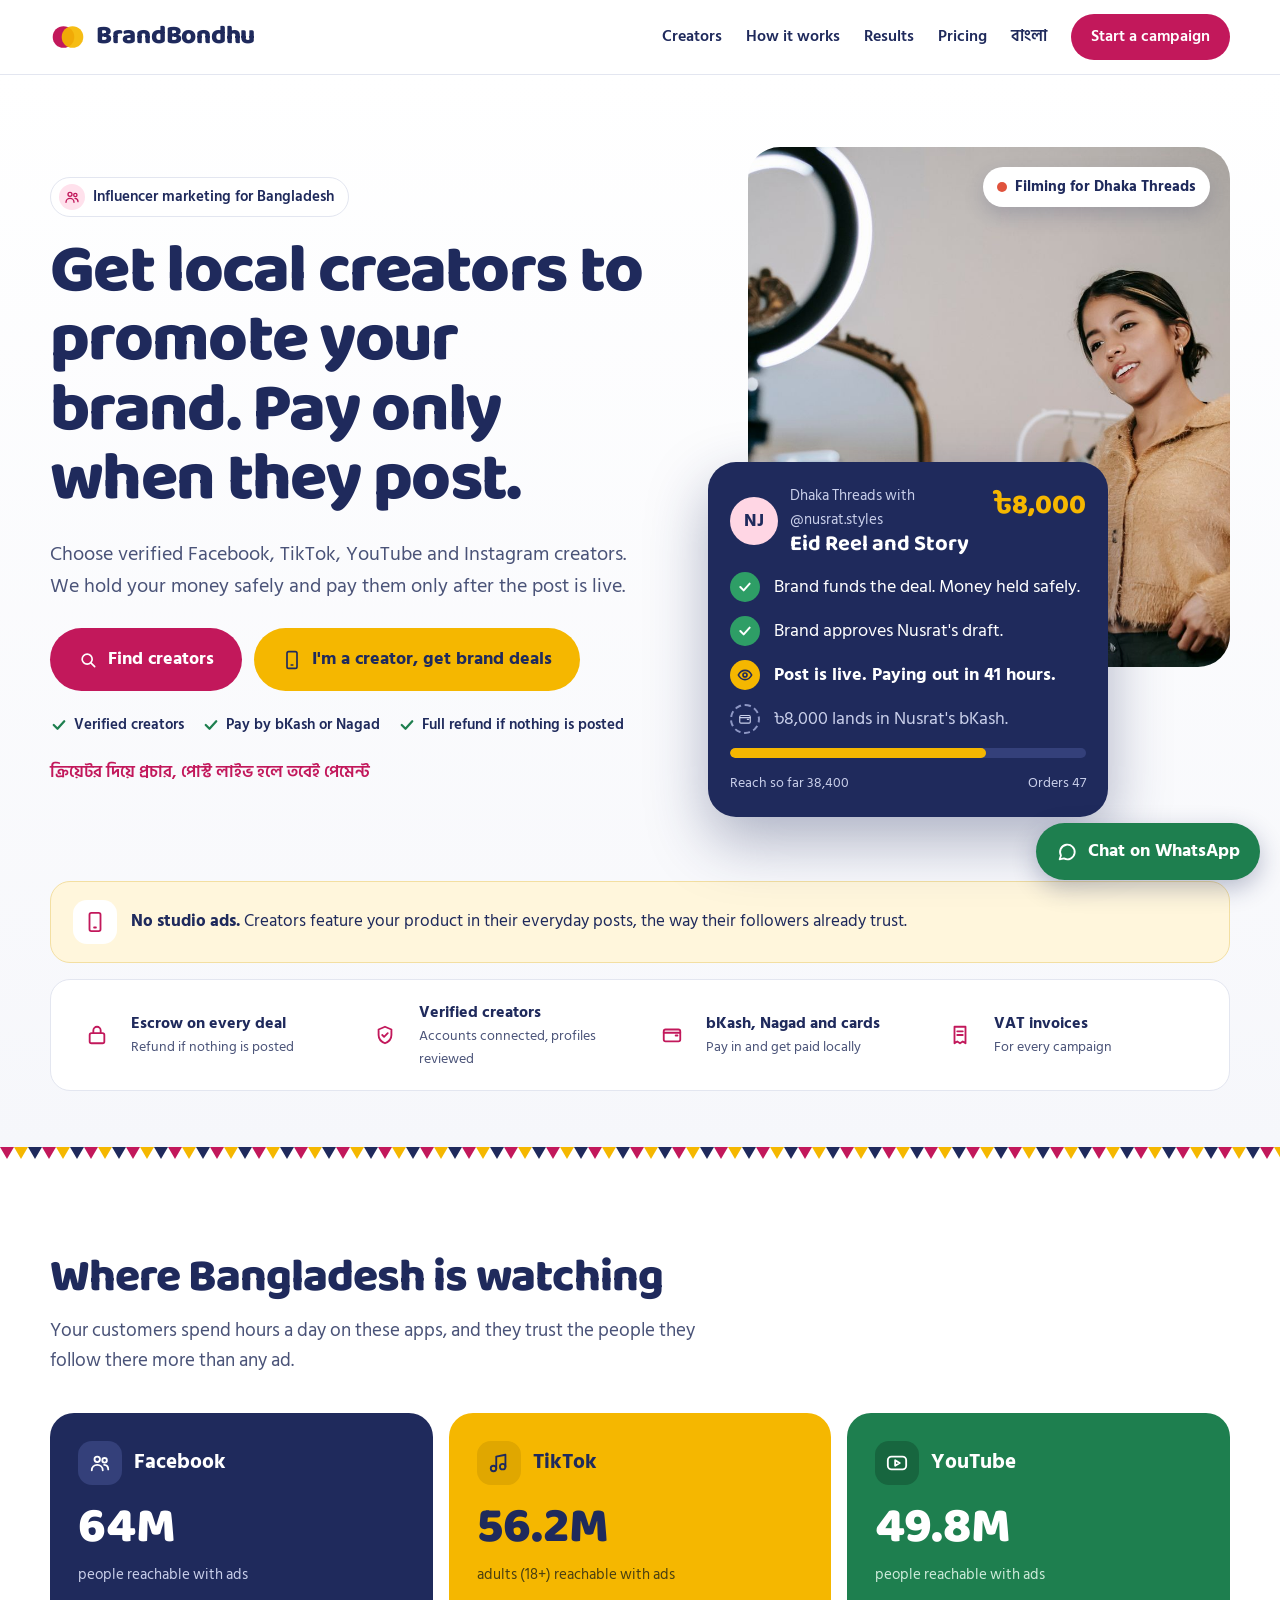
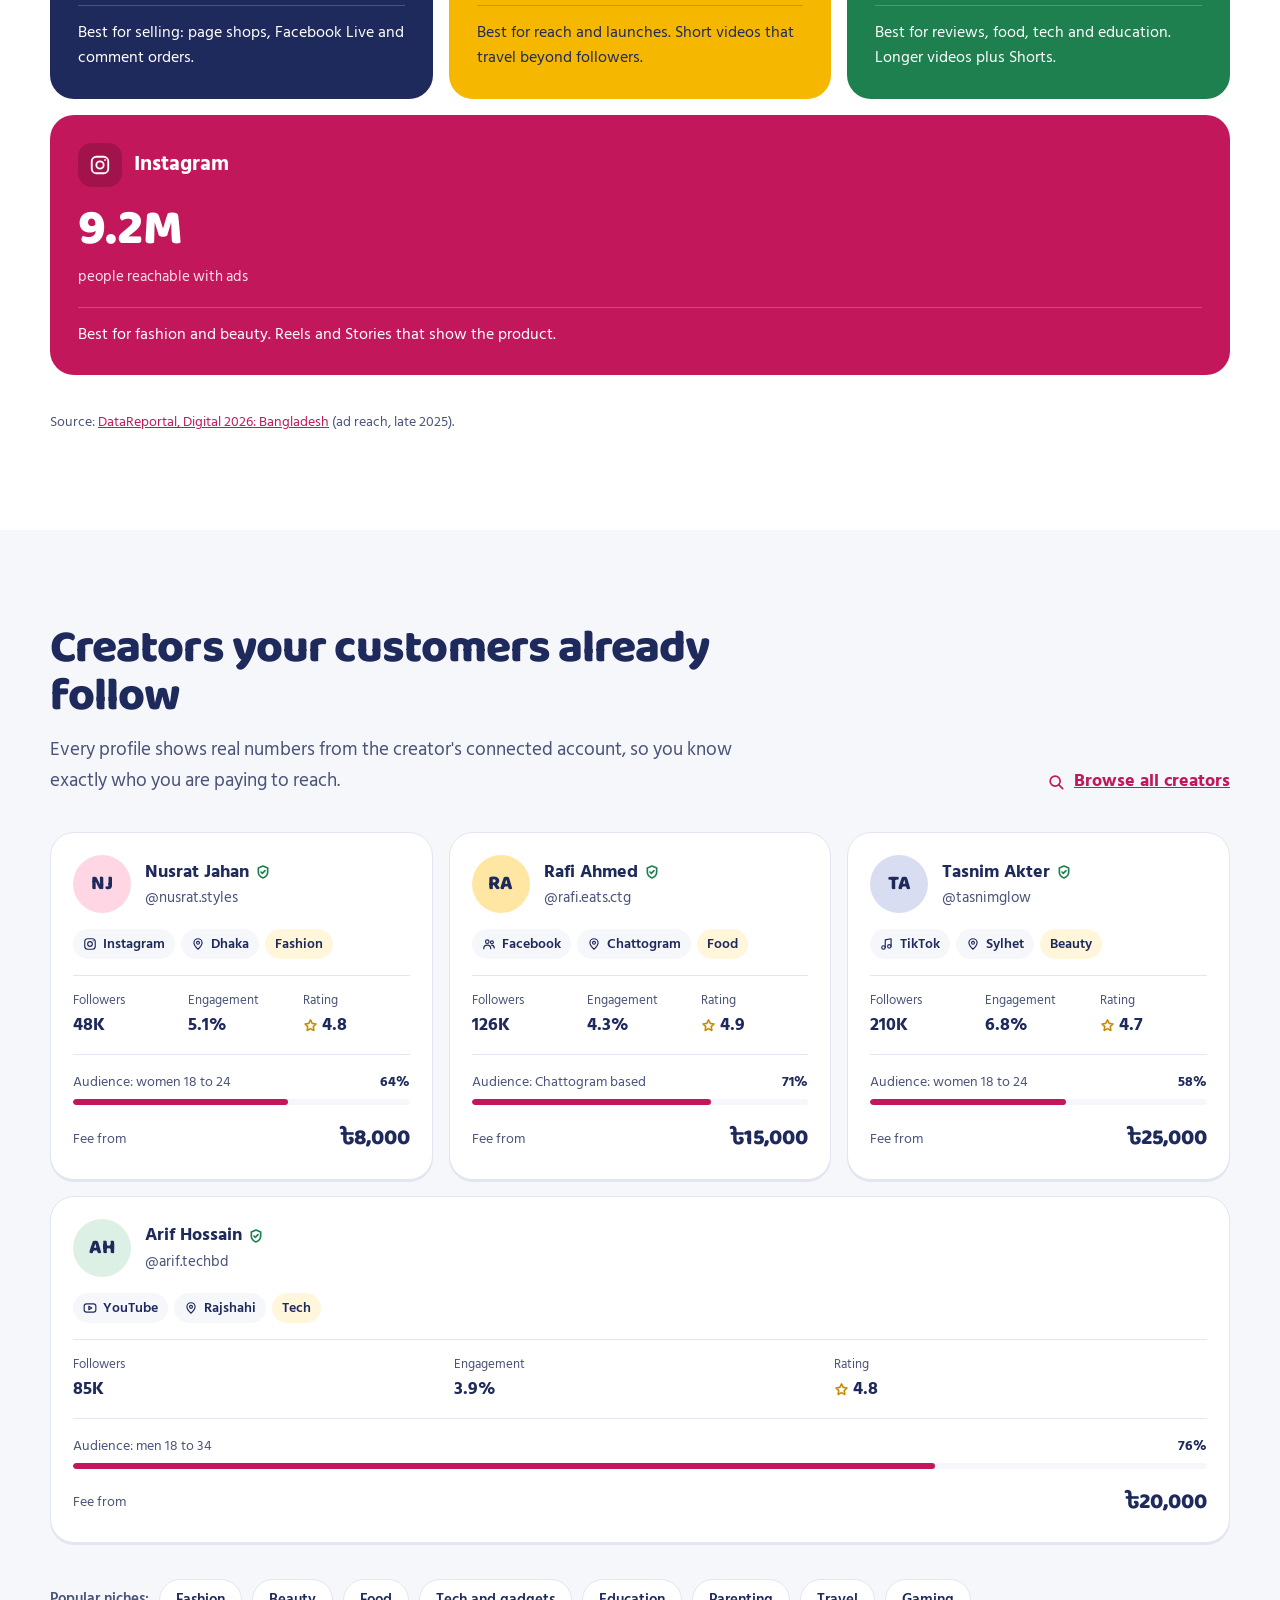
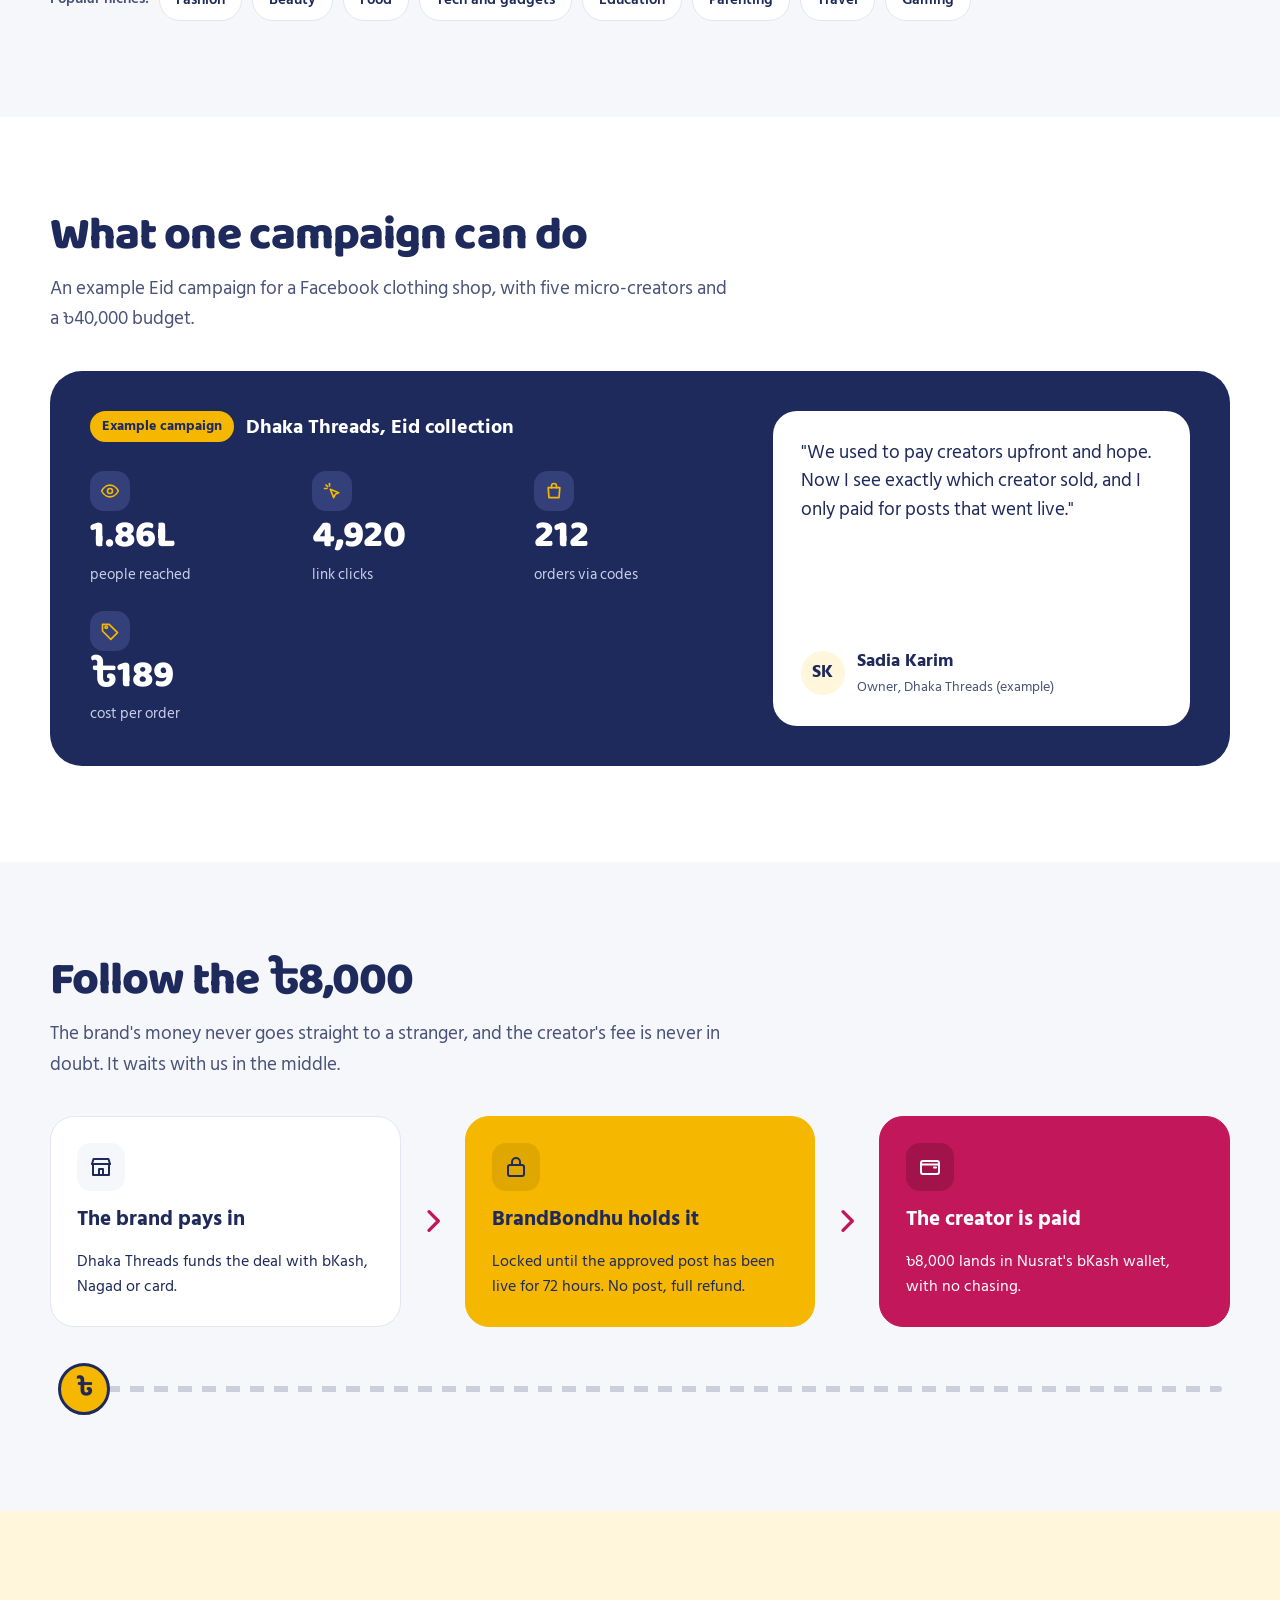
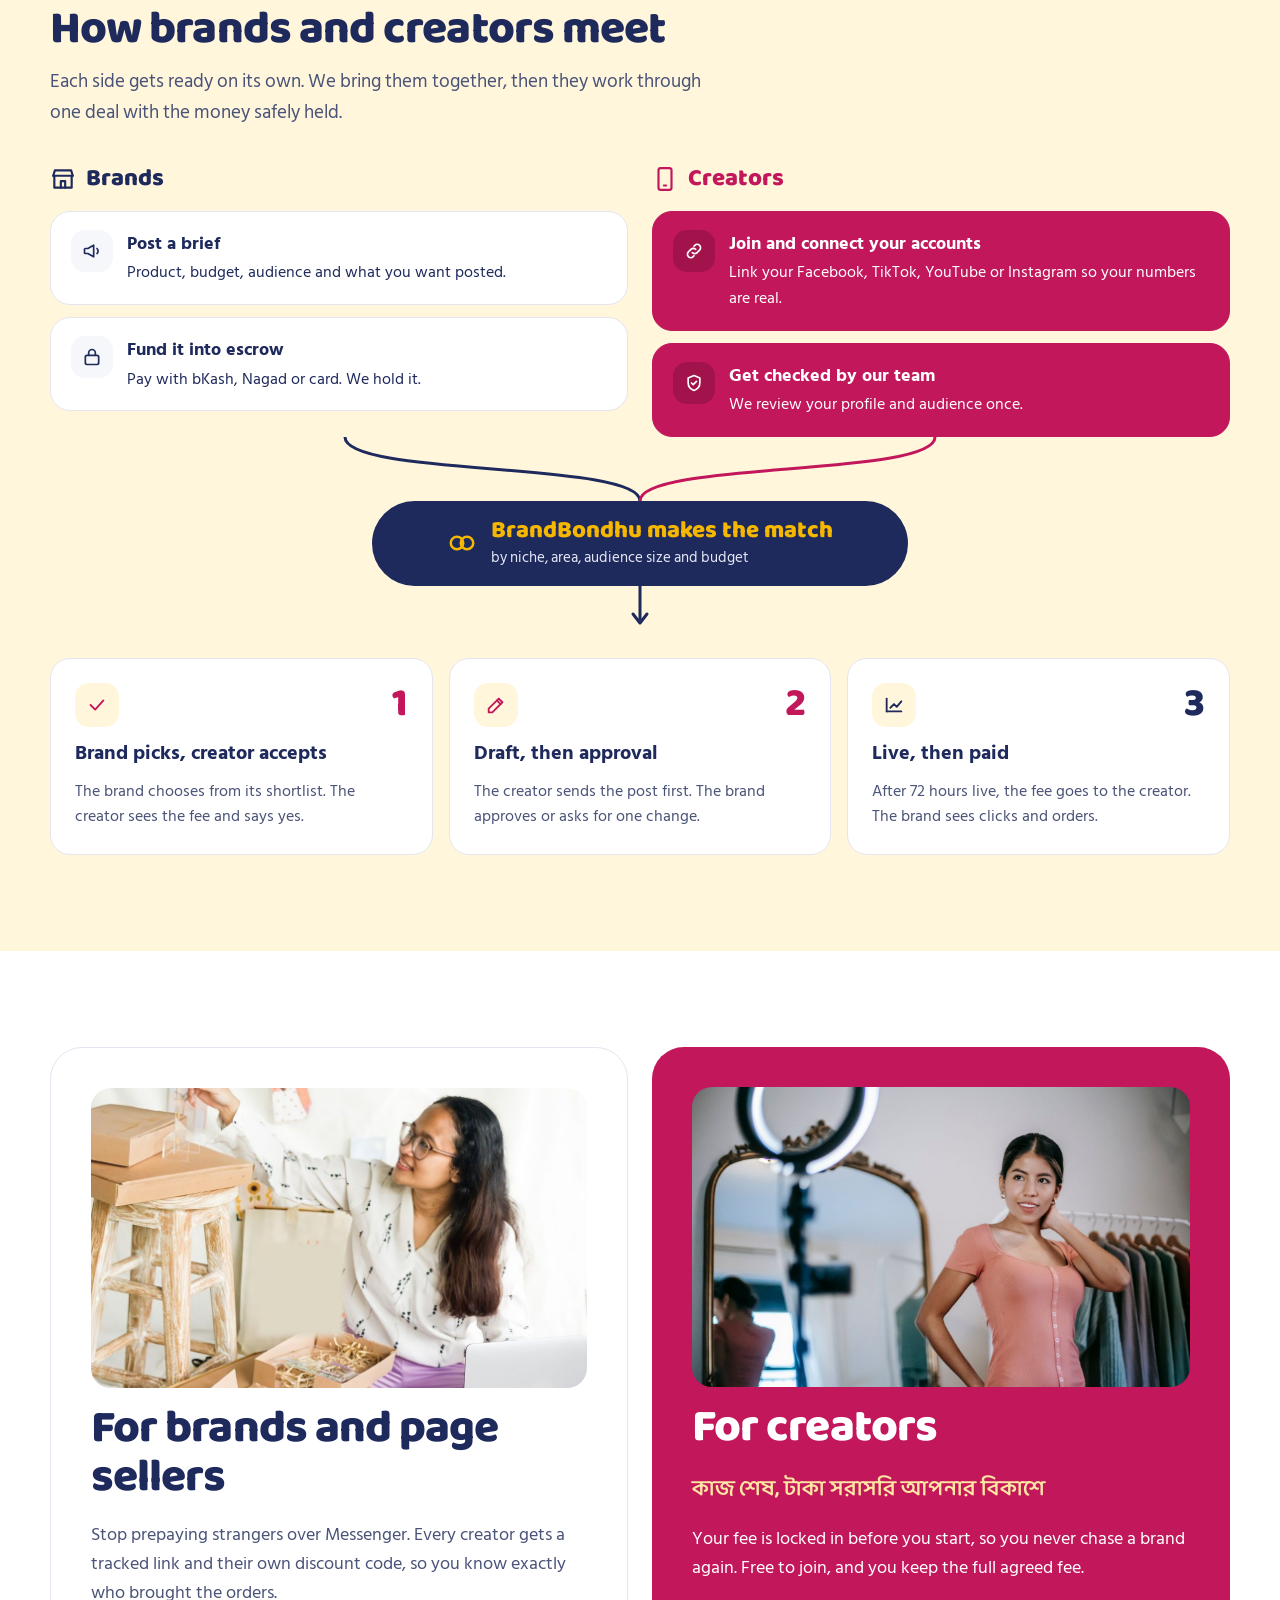
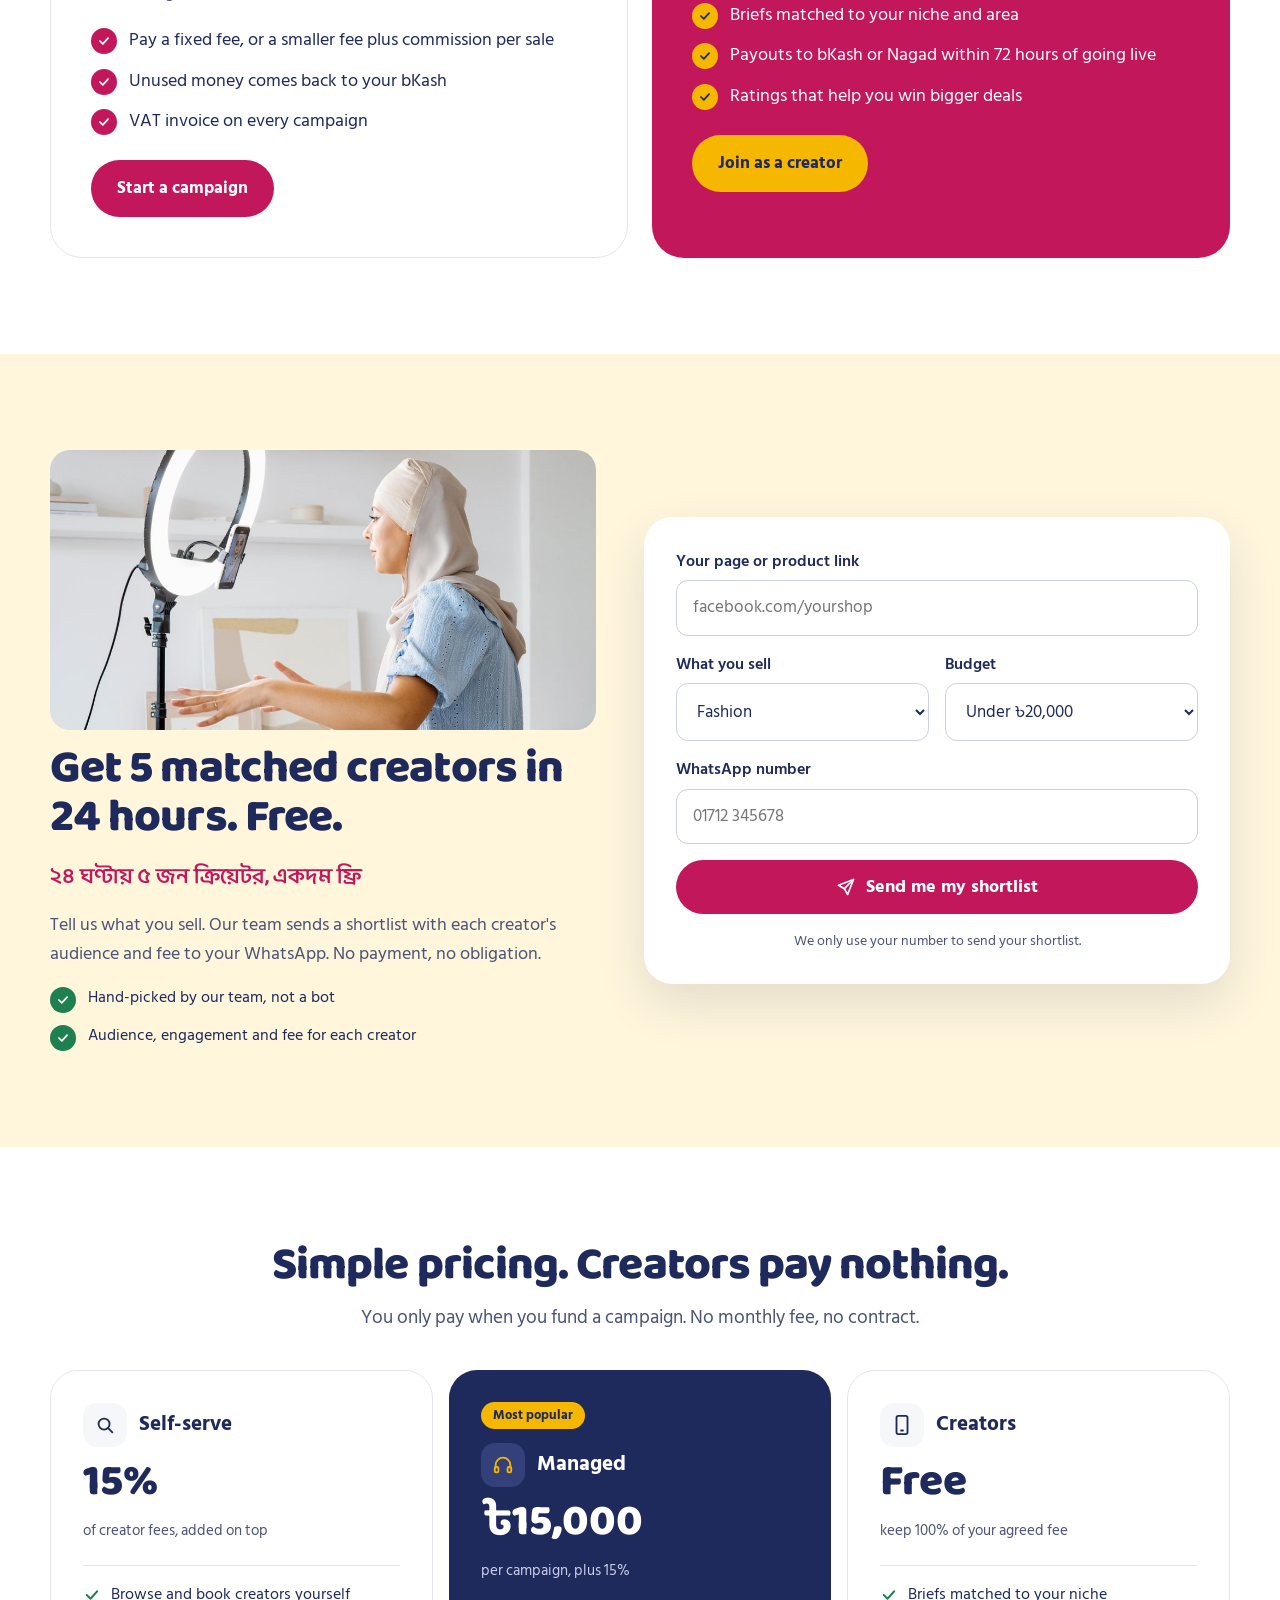
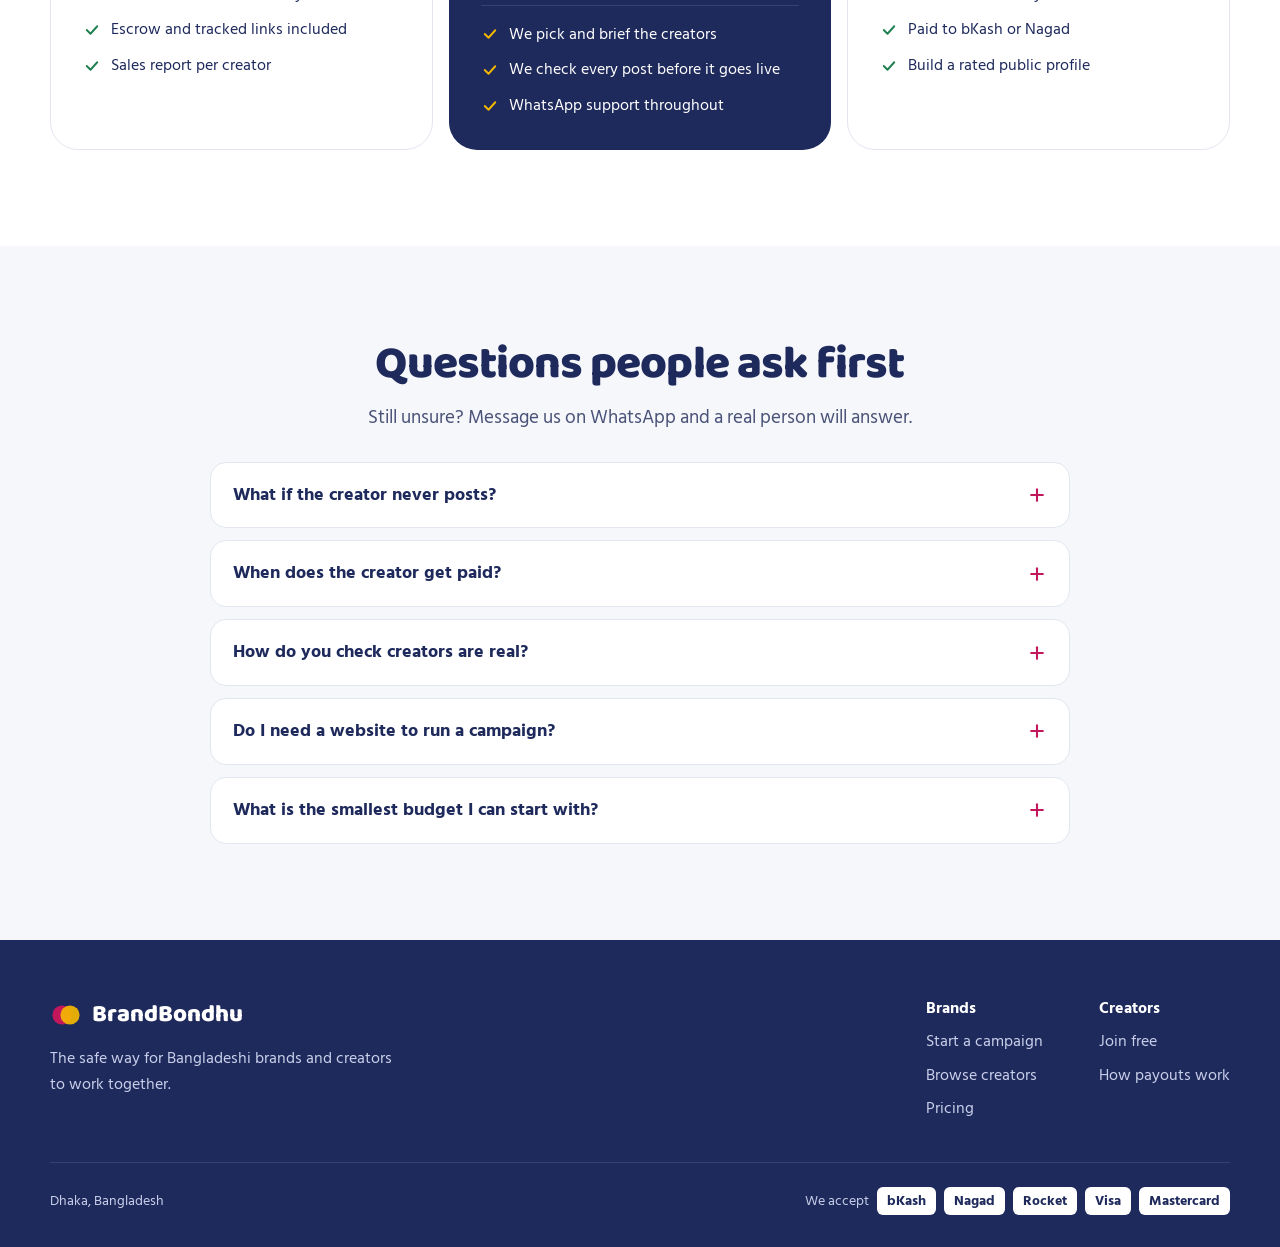
==== index.html @ 48931c63 "Add files via upload" ====
<!doctype html>
<html lang="en">
<head>
<meta charset="utf-8">
<meta name="viewport" content="width=device-width, initial-scale=1, viewport-fit=cover">
<title>BrandBondhu — Local creators for your brand. Pay only when they post.</title>
<meta name="description" content="Get local Bangladeshi creators to promote your brand. Pay only when they post. Verified creators, bKash and Nagad, full refund if nothing is posted.">
<!-- Remove the next line at launch, once the example creators, case study and testimonial are replaced with real ones -->
<meta name="robots" content="noindex">
<meta property="og:title" content="BrandBondhu — Local creators for your brand. Pay only when they post.">
<meta property="og:description" content="Get local Bangladeshi creators to promote your brand. Pay only when they post. Verified creators, bKash and Nagad, full refund if nothing is posted.">
<meta property="og:type" content="website">
<meta property="og:locale" content="en_GB">
<meta property="og:url" content="https://solid-computing.github.io/BrandBondhu/">
<meta property="og:image" content="https://solid-computing.github.io/BrandBondhu/assets/creator-ringlight.jpg">
<meta name="twitter:card" content="summary_large_image">
<meta name="theme-color" content="#C2185B">
<link rel="icon" href="assets/favicon.svg" type="image/svg+xml">
<link rel="preconnect" href="https://fonts.googleapis.com"><link rel="preconnect" href="https://fonts.gstatic.com" crossorigin>
<link rel="stylesheet" href="https://fonts.googleapis.com/css2?family=Baloo+Da+2:wght@500;600;700;800&amp;family=Hind+Siliguri:wght@400;500;600;700&amp;display=swap">
<style>
body{margin:0}
a{color:#C2185B}a:hover{color:#8E1043}
a:focus-visible,button:focus-visible,summary:focus-visible,input:focus-visible,select:focus-visible{outline:3px solid #F5B700;outline-offset:3px}
details>summary{list-style:none}details>summary::-webkit-details-marker{display:none}
@keyframes bbcoin{0%{left:0}30%{left:calc(50% - 26px)}70%{left:calc(50% - 26px)}100%{left:calc(100% - 52px)}}
.bb-coin{animation:bbcoin 7s ease-in-out infinite}
@media (prefers-reduced-motion: reduce){.bb-coin{animation:none;left:calc(50% - 26px)}}
.bb-mobilebar{display:none}
@media (max-width: 400px){.bb-mstart{display:none !important}.bb-logo{font-size:21px !important}}
@media (max-width: 760px){.bb-navlinks{display:none !important}.bb-mobilebar{display:flex !important}.bb-sec{padding-top:56px !important;padding-bottom:56px !important;padding-left:20px !important;padding-right:20px !important;gap:24px !important}.bb-heroin{padding:28px 20px 32px !important;gap:28px !important}.bb-herocol{padding-bottom:0 !important}.bb-heroimg{height:300px !important;width:100% !important;margin-left:0 !important;border-radius:24px !important}.bb-ticket{position:relative !important;width:auto !important;margin:-72px 12px 0 !important}.bb-pad{padding:22px !important;border-radius:24px !important}.bb-chevwrap{width:100% !important;justify-content:center !important}.bb-chevwrap svg{transform:rotate(90deg)}.bb-merge{display:none !important}.bb-walabel{display:none}.bb-wa{padding:16px !important}.bb-trust{padding:16px !important;gap:14px !important}.bb-btns a{flex:1 1 100%;justify-content:center}footer a{display:inline-block;padding:8px 0}.bb-h1{font-size:34px !important;line-height:1.08 !important}.bb-heroin p{font-size:17px !important}}
</style>
<style>[hidden]{display:none !important}</style>
</head>
<body>
<div style="min-height: 100vh; background: #FFFFFF; color: #1F2A5C; font-family: 'Hind Siliguri', system-ui, sans-serif; font-size: 18px; line-height: 1.6">
<header style="background: rgba(255,255,255,0.96); border-bottom: 1px solid #E3E6F0; position: sticky; top: 0; z-index: 9">
<div style="max-width: 1180px; margin: 0 auto; padding: 14px 24px; display: flex; flex-wrap: wrap; align-items: center; justify-content: space-between; gap: 16px">
<a href="./" aria-label="BrandBondhu home" style="display: flex; align-items: center; gap: 10px; text-decoration: none; color: #1F2A5C">
<svg width="36" height="36" viewBox="0 0 40 40" aria-hidden="true"><circle cx="15" cy="20" r="12" fill="#C2185B"></circle><circle cx="25" cy="20" r="12" fill="#F5B700" fill-opacity="0.92"></circle></svg>
<span class="bb-logo" style="font-family: 'Baloo Da 2', 'Hind Siliguri', sans-serif; font-weight: 800; font-size: 26px; letter-spacing: -0.01em">BrandBondhu</span>
</a>
<nav class="bb-navlinks" aria-label="Main" style="display: flex; flex-wrap: wrap; align-items: center; gap: 24px; font-weight: 600; font-size: 16px">
<a href="#creators" style="color: #1F2A5C; text-decoration: none">Creators</a>
<a href="#how" style="color: #1F2A5C; text-decoration: none">How it works</a>
<a href="#results" style="color: #1F2A5C; text-decoration: none">Results</a>
<a href="#pricing" style="color: #1F2A5C; text-decoration: none">Pricing</a>
<a href="bn/" lang="bn" style="color: #1F2A5C; text-decoration: none">বাংলা</a>
<a href="#shortlist" style="background: #C2185B; color: #FFFFFF; text-decoration: none; padding: 10px 20px; border-radius: 999px">Start a campaign</a>
</nav>
<div class="bb-mobilebar" style="align-items: center; gap: 8px">
<a href="bn/" lang="bn" style="color: #1F2A5C; text-decoration: none; font-weight: 600; font-size: 15px; padding: 10px 12px; border: 1px solid #E3E6F0; border-radius: 999px">বাংলা</a>
<a class="bb-mstart" href="#shortlist" style="background: #C2185B; color: #FFFFFF; text-decoration: none; padding: 10px 16px; border-radius: 999px; font-weight: 700; font-size: 15px">Start</a>
<button type="button" id="bb-menubtn" aria-controls="bb-mnav" aria-label="Menu" aria-expanded="false" style="width: 44px; height: 44px; border-radius: 12px; border: 1px solid #E3E6F0; background: #FFFFFF; display: flex; align-items: center; justify-content: center; cursor: pointer"><svg width="22" height="22" viewBox="0 0 24 24" fill="none" stroke="#1F2A5C" stroke-width="2" stroke-linecap="round" stroke-linejoin="round" aria-hidden="true" style="flex: none"><path d="M4 7h16"></path><path d="M4 12h16"></path><path d="M4 17h16"></path></svg></button>
</div>
</div>
<nav id="bb-mnav" hidden aria-label="Mobile" style="border-top: 1px solid #E3E6F0; padding: 8px 20px 20px; display: flex; flex-direction: column; font-weight: 600; font-size: 18px">
<a href="#creators" style="color: #1F2A5C; text-decoration: none; padding: 12px 0; border-bottom: 1px solid #E3E6F0">Creators</a>
<a href="#how" style="color: #1F2A5C; text-decoration: none; padding: 12px 0; border-bottom: 1px solid #E3E6F0">How it works</a>
<a href="#results" style="color: #1F2A5C; text-decoration: none; padding: 12px 0; border-bottom: 1px solid #E3E6F0">Results</a>
<a href="#pricing" style="color: #1F2A5C; text-decoration: none; padding: 12px 0; border-bottom: 1px solid #E3E6F0">Pricing</a>
<a href="bn/" lang="bn" style="color: #1F2A5C; text-decoration: none; padding: 12px 0; border-bottom: 1px solid #E3E6F0">বাংলা</a>
<a href="https://wa.me/8801712345678?text=Hi%20BrandBondhu%2C%20I%20am%20a%20creator%20and%20want%20to%20join." target="_blank" rel="noopener" style="margin-top: 8px; text-align: center; background: #F5B700; color: #1F2A5C; text-decoration: none; padding: 14px; border-radius: 999px; font-weight: 700">Join as a creator</a>
</nav>
</header>
<section style="background: linear-gradient(180deg, #FFFFFF 0%, #F6F7FB 100%)">
<div style="max-width: 1180px; margin: 0 auto; padding: 72px 24px 64px; display: flex; flex-wrap: wrap; gap: 56px; align-items: center" class="bb-heroin">
<div style="flex: 1 1 500px; min-width: 0; display: flex; flex-direction: column; gap: 22px">
<span style="align-self: flex-start; display: inline-flex; align-items: center; gap: 8px; background: #FFFFFF; border: 1px solid #E3E6F0; border-radius: 999px; padding: 6px 14px 6px 8px; font-size: 15px; font-weight: 600"><span style="width: 26px; height: 26px; border-radius: 14px; background: #FFE1EC; display: flex; align-items: center; justify-content: center; flex: none"><svg width="16" height="16" viewBox="0 0 24 24" fill="none" stroke="#C2185B" stroke-width="2" stroke-linecap="round" stroke-linejoin="round" aria-hidden="true" style="flex: none"><circle cx="9" cy="8" r="3"></circle><path d="M3 20c0-3.5 2.7-6 6-6s6 2.5 6 6"></path><circle cx="17" cy="9" r="2.5"></circle><path d="M16.5 14c2.8.2 4.5 2.2 4.5 5"></path></svg></span>Influencer marketing for Bangladesh</span>
<h1 class="bb-h1" style="margin: 0; font-family: 'Baloo Da 2', 'Hind Siliguri', sans-serif; font-weight: 800; font-size: clamp(38px, 5.4vw, 68px); line-height: 1.02; letter-spacing: -0.025em">Get local creators to promote your brand. Pay only when they post.</h1>
<p style="margin: 0; max-width: 32em; font-size: 20px; color: #4A5378">Choose verified Facebook, TikTok, YouTube and Instagram creators. We hold your money safely and pay them only after the post is live.</p>
<div class="bb-btns" style="display: flex; flex-wrap: wrap; gap: 12px; margin-top: 4px">
<a href="#shortlist" style="background: #C2185B; color: #FFFFFF; text-decoration: none; padding: 15px 26px; border-radius: 999px; font-weight: 700; font-size: 17px; display: inline-flex; align-items: center; gap: 10px; font-size: 18px; padding: 17px 28px"><svg width="20" height="20" viewBox="0 0 24 24" fill="none" stroke="#FFFFFF" stroke-width="2" stroke-linecap="round" stroke-linejoin="round" aria-hidden="true" style="flex: none"><circle cx="11" cy="11" r="6"></circle><path d="M20 20l-4.5-4.5"></path></svg>Find creators</a>
<a href="https://wa.me/8801712345678?text=Hi%20BrandBondhu%2C%20I%20am%20a%20creator%20and%20want%20to%20join." target="_blank" rel="noopener" style="background: #F5B700; color: #1F2A5C; text-decoration: none; padding: 15px 26px; border-radius: 999px; font-weight: 700; font-size: 17px; display: inline-flex; align-items: center; gap: 10px; font-size: 18px; padding: 17px 28px"><svg width="20" height="20" viewBox="0 0 24 24" fill="none" stroke="#1F2A5C" stroke-width="2" stroke-linecap="round" stroke-linejoin="round" aria-hidden="true" style="flex: none"><rect x="6" y="2" width="12" height="20" rx="2"></rect><path d="M11 18h2"></path></svg>I'm a creator, get brand deals</a>
</div>
<ul aria-label="Why BrandBondhu" style="list-style: none; margin: 0; padding: 0; display: flex; flex-wrap: wrap; gap: 8px 18px; font-size: 15px; font-weight: 600; color: #1F2A5C">
<li style="display: flex; align-items: center; gap: 6px"><svg width="18" height="18" viewBox="0 0 24 24" fill="none" stroke="#1E7F4F" stroke-width="3" stroke-linecap="round" stroke-linejoin="round" aria-hidden="true" style="flex: none"><path d="M5 12l5 5 9-10"></path></svg>Verified creators</li>
<li style="display: flex; align-items: center; gap: 6px"><svg width="18" height="18" viewBox="0 0 24 24" fill="none" stroke="#1E7F4F" stroke-width="3" stroke-linecap="round" stroke-linejoin="round" aria-hidden="true" style="flex: none"><path d="M5 12l5 5 9-10"></path></svg>Pay by bKash or Nagad</li>
<li style="display: flex; align-items: center; gap: 6px"><svg width="18" height="18" viewBox="0 0 24 24" fill="none" stroke="#1E7F4F" stroke-width="3" stroke-linecap="round" stroke-linejoin="round" aria-hidden="true" style="flex: none"><path d="M5 12l5 5 9-10"></path></svg>Full refund if nothing is posted</li>
</ul>
<p lang="bn" style="margin: 0; font-size: 17px; font-weight: 600; color: #C2185B">ক্রিয়েটর দিয়ে প্রচার, পোস্ট লাইভ হলে তবেই পেমেন্ট</p>
</div>
<div class="bb-herocol" style="flex: 1 1 420px; min-width: 0; position: relative; padding-bottom: 150px">
<img src="assets/creator-ringlight.jpg" alt="A creator smiling while filming a fashion video on her phone with a ring light" class="bb-heroimg" style="display: block; width: calc(100% - 40px); margin-left: 40px; height: 520px; object-fit: cover; object-position: 35% center; border-radius: 32px">
<span style="position: absolute; top: 20px; right: 20px; display: inline-flex; align-items: center; gap: 8px; background: #FFFFFF; color: #1F2A5C; font-weight: 700; font-size: 15px; padding: 8px 14px; border-radius: 999px; box-shadow: 0 8px 20px rgba(31,42,92,0.18)"><span style="width: 10px; height: 10px; border-radius: 999px; background: #E0533D"></span>Filming for Dhaka Threads</span>
<div class="bb-ticket" style="position: absolute; left: 0; bottom: 0; width: min(400px, 94%); background: #1F2A5C; color: #FFFFFF; border-radius: 28px; padding: 22px; box-sizing: border-box; display: flex; flex-direction: column; gap: 14px; box-shadow: 0 24px 60px rgba(31,42,92,0.35)">
<div style="display: flex; justify-content: space-between; align-items: flex-start; gap: 12px">
<div style="display: flex; gap: 12px; align-items: center">
<div style="width: 48px; height: 48px; border-radius: 999px; background: #FFD6E4; color: #1F2A5C; display: flex; align-items: center; justify-content: center; font-weight: 800; flex: none">NJ</div>
<div><div style="font-size: 15px; color: #C9CFEA">Dhaka Threads with @nusrat.styles</div><div style="font-family: 'Baloo Da 2', 'Hind Siliguri', sans-serif; font-weight: 700; font-size: 22px; line-height: 1.2">Eid Reel and Story</div></div>
</div>
<div style="font-family: 'Baloo Da 2', 'Hind Siliguri', sans-serif; font-weight: 800; font-size: 28px; color: #F5B700">৳8,000</div>
</div>
<ol style="list-style: none; margin: 0; padding: 0; display: flex; flex-direction: column; gap: 14px">
<li style="display: flex; align-items: center; gap: 14px; "><span style="width: 30px; height: 30px; border-radius: 999px; background: #2E9E66; display: flex; align-items: center; justify-content: center; flex: none"><svg width="16" height="16" viewBox="0 0 24 24" fill="none" stroke="#FFFFFF" stroke-width="3" stroke-linecap="round" stroke-linejoin="round" aria-hidden="true" style="flex: none"><path d="M5 12l5 5 9-10"></path></svg></span><span>Brand funds the deal. Money held safely.</span></li>
<li style="display: flex; align-items: center; gap: 14px; "><span style="width: 30px; height: 30px; border-radius: 999px; background: #2E9E66; display: flex; align-items: center; justify-content: center; flex: none"><svg width="16" height="16" viewBox="0 0 24 24" fill="none" stroke="#FFFFFF" stroke-width="3" stroke-linecap="round" stroke-linejoin="round" aria-hidden="true" style="flex: none"><path d="M5 12l5 5 9-10"></path></svg></span><span>Brand approves Nusrat's draft.</span></li>
<li style="display: flex; align-items: center; gap: 14px; font-weight: 700;"><span style="width: 30px; height: 30px; border-radius: 999px; background: #F5B700; display: flex; align-items: center; justify-content: center; flex: none"><svg width="16" height="16" viewBox="0 0 24 24" fill="none" stroke="#1F2A5C" stroke-width="2.5" stroke-linecap="round" stroke-linejoin="round" aria-hidden="true" style="flex: none"><path d="M2 12s3.5-7 10-7 10 7 10 7-3.5 7-10 7S2 12 2 12z"></path><circle cx="12" cy="12" r="3"></circle></svg></span><span>Post is live. Paying out in 41 hours.</span></li>
<li style="display: flex; align-items: center; gap: 14px; color: #C9CFEA;"><span style="width: 30px; height: 30px; border-radius: 999px; border: 2px dashed #8E97C4; box-sizing: border-box; display: flex; align-items: center; justify-content: center; flex: none"><svg width="14" height="14" viewBox="0 0 24 24" fill="none" stroke="#C9CFEA" stroke-width="2" stroke-linecap="round" stroke-linejoin="round" aria-hidden="true" style="flex: none"><rect x="3" y="6" width="18" height="13" rx="2"></rect><path d="M16 12.5h2"></path><path d="M3 9.5h18"></path></svg></span><span>৳8,000 lands in Nusrat's bKash.</span></li>
</ol>
<div style="height: 10px; background: #34407A; border-radius: 999px; overflow: hidden"><div style="width: 72%; height: 100%; background: #F5B700; border-radius: 999px"></div></div>
<div style="display: flex; justify-content: space-between; font-size: 14px; color: #C9CFEA"><span>Reach so far 38,400</span><span>Orders 47</span></div>
</div>
</div>
</div>
<div style="max-width: 1180px; margin: 0 auto; padding: 0 24px 56px">
<div style="display: flex; align-items: center; gap: 14px; background: #FFF6DC; border: 1px solid #F3DFA2; border-radius: 20px; padding: 18px 22px; margin-bottom: 16px"><span style="width: 44px; height: 44px; border-radius: 14px; background: #FFFFFF; display: flex; align-items: center; justify-content: center; flex: none"><svg width="22" height="22" viewBox="0 0 24 24" fill="none" stroke="#C2185B" stroke-width="2" stroke-linecap="round" stroke-linejoin="round" aria-hidden="true" style="flex: none"><rect x="6" y="2" width="12" height="20" rx="2"></rect><path d="M11 18h2"></path></svg></span><p style="margin: 0; font-size: 17px; line-height: 1.45"><strong style="font-weight: 700">No studio ads.</strong> Creators feature your product in their everyday posts, the way their followers already trust.</p></div>
<div class="bb-trust" style="background: #FFFFFF; border: 1px solid #E3E6F0; border-radius: 20px; padding: 20px 24px; display: flex; flex-wrap: wrap; gap: 20px">
<div style="flex: 1 1 220px; display: flex; gap: 12px; align-items: center"><span style="width: 44px; height: 44px; border-radius: 14px; background: #FFFFFF; display: flex; align-items: center; justify-content: center; flex: none"><svg width="22" height="22" viewBox="0 0 24 24" fill="none" stroke="#C2185B" stroke-width="2" stroke-linecap="round" stroke-linejoin="round" aria-hidden="true" style="flex: none"><rect x="4" y="10" width="16" height="11" rx="2"></rect><path d="M8 10V7a4 4 0 0 1 8 0v3"></path></svg></span><div><div style="font-weight: 700; font-size: 16px">Escrow on every deal</div><div style="font-size: 14px; color: #4A5378">Refund if nothing is posted</div></div></div>
<div style="flex: 1 1 220px; display: flex; gap: 12px; align-items: center"><span style="width: 44px; height: 44px; border-radius: 14px; background: #FFFFFF; display: flex; align-items: center; justify-content: center; flex: none"><svg width="22" height="22" viewBox="0 0 24 24" fill="none" stroke="#C2185B" stroke-width="2" stroke-linecap="round" stroke-linejoin="round" aria-hidden="true" style="flex: none"><path d="M12 3l7 3v6c0 4.5-3 7.5-7 9-4-1.5-7-4.5-7-9V6z"></path><path d="M9 12l2 2 4-4"></path></svg></span><div><div style="font-weight: 700; font-size: 16px">Verified creators</div><div style="font-size: 14px; color: #4A5378">Accounts connected, profiles reviewed</div></div></div>
<div style="flex: 1 1 220px; display: flex; gap: 12px; align-items: center"><span style="width: 44px; height: 44px; border-radius: 14px; background: #FFFFFF; display: flex; align-items: center; justify-content: center; flex: none"><svg width="22" height="22" viewBox="0 0 24 24" fill="none" stroke="#C2185B" stroke-width="2" stroke-linecap="round" stroke-linejoin="round" aria-hidden="true" style="flex: none"><rect x="3" y="6" width="18" height="13" rx="2"></rect><path d="M16 12.5h2"></path><path d="M3 9.5h18"></path></svg></span><div><div style="font-weight: 700; font-size: 16px">bKash, Nagad and cards</div><div style="font-size: 14px; color: #4A5378">Pay in and get paid locally</div></div></div>
<div style="flex: 1 1 220px; display: flex; gap: 12px; align-items: center"><span style="width: 44px; height: 44px; border-radius: 14px; background: #FFFFFF; display: flex; align-items: center; justify-content: center; flex: none"><svg width="22" height="22" viewBox="0 0 24 24" fill="none" stroke="#C2185B" stroke-width="2" stroke-linecap="round" stroke-linejoin="round" aria-hidden="true" style="flex: none"><path d="M6 3h12v18l-3-2-3 2-3-2-3 2z"></path><path d="M9 8h6"></path><path d="M9 12h6"></path></svg></span><div><div style="font-weight: 700; font-size: 16px">VAT invoices</div><div style="font-size: 14px; color: #4A5378">For every campaign</div></div></div>
</div>
</div>
</section>
<div aria-hidden="true" style="line-height: 0"><svg width="100%" height="12" preserveAspectRatio="none"><defs><pattern id="bb-fringe" width="42" height="12" patternUnits="userSpaceOnUse"><path d="M0 0h14l-7 12z" fill="#C2185B"></path><path d="M14 0h14l-7 12z" fill="#F5B700"></path><path d="M28 0h14l-7 12z" fill="#1F2A5C"></path></pattern></defs><rect width="100%" height="12" fill="url(#bb-fringe)"></rect></svg></div>
<section aria-labelledby="plat-title"><div class="bb-sec" style="max-width: 1180px; margin: 0 auto; padding: 96px 24px; display: flex; flex-direction: column; gap: 36px">
<div style="display: flex; flex-direction: column; gap: 12px; max-width: 760px; "><h2 id="plat-title" style="margin: 0; font-family: 'Baloo Da 2', 'Hind Siliguri', sans-serif; font-weight: 800; font-size: clamp(32px, 3.8vw, 46px); line-height: 1.06; letter-spacing: -0.02em">Where Bangladesh is watching</h2><p style="margin: 0; color: #4A5378; font-size: 19px; max-width: 36em">Your customers spend hours a day on these apps, and they trust the people they follow there more than any ad.</p></div>
<div style="display: flex; flex-wrap: wrap; gap: 16px">
<div style="flex: 1 1 250px; min-width: 0; background: #1F2A5C; color: #FFFFFF; border-radius: 24px; padding: 28px; display: flex; flex-direction: column; gap: 10px">
<div style="display: flex; align-items: center; gap: 12px"><span style="width: 44px; height: 44px; border-radius: 14px; background: #34407A; display: flex; align-items: center; justify-content: center; flex: none"><svg width="22" height="22" viewBox="0 0 24 24" fill="none" stroke="#FFFFFF" stroke-width="2" stroke-linecap="round" stroke-linejoin="round" aria-hidden="true" style="flex: none"><circle cx="9" cy="8" r="3"></circle><path d="M3 20c0-3.5 2.7-6 6-6s6 2.5 6 6"></path><circle cx="17" cy="9" r="2.5"></circle><path d="M16.5 14c2.8.2 4.5 2.2 4.5 5"></path></svg></span><h3 style="margin: 0; font-size: 21px; font-weight: 700">Facebook</h3></div>
<div style="font-family: 'Baloo Da 2', 'Hind Siliguri', sans-serif; font-weight: 800; font-size: 50px; line-height: 1; margin-top: 8px">64M</div>
<div style="font-size: 15px; color: #C9CFEA">people reachable with ads</div>
<p style="margin: 8px 0 0; font-size: 16px; padding-top: 14px; border-top: 1px solid #C9CFEA40">Best for selling: page shops, Facebook Live and comment orders.</p>
</div>
<div style="flex: 1 1 250px; min-width: 0; background: #F5B700; color: #1F2A5C; border-radius: 24px; padding: 28px; display: flex; flex-direction: column; gap: 10px">
<div style="display: flex; align-items: center; gap: 12px"><span style="width: 44px; height: 44px; border-radius: 14px; background: #E0A700; display: flex; align-items: center; justify-content: center; flex: none"><svg width="22" height="22" viewBox="0 0 24 24" fill="none" stroke="#1F2A5C" stroke-width="2" stroke-linecap="round" stroke-linejoin="round" aria-hidden="true" style="flex: none"><path d="M9 18V5l10-2v13"></path><circle cx="6" cy="18" r="3"></circle><circle cx="16" cy="16" r="3"></circle></svg></span><h3 style="margin: 0; font-size: 21px; font-weight: 700">TikTok</h3></div>
<div style="font-family: 'Baloo Da 2', 'Hind Siliguri', sans-serif; font-weight: 800; font-size: 50px; line-height: 1; margin-top: 8px">56.2M</div>
<div style="font-size: 15px; color: #4A3F10">adults (18+) reachable with ads</div>
<p style="margin: 8px 0 0; font-size: 16px; padding-top: 14px; border-top: 1px solid #4A3F1040">Best for reach and launches. Short videos that travel beyond followers.</p>
</div>
<div style="flex: 1 1 250px; min-width: 0; background: #1E7F4F; color: #FFFFFF; border-radius: 24px; padding: 28px; display: flex; flex-direction: column; gap: 10px">
<div style="display: flex; align-items: center; gap: 12px"><span style="width: 44px; height: 44px; border-radius: 14px; background: #17663F; display: flex; align-items: center; justify-content: center; flex: none"><svg width="22" height="22" viewBox="0 0 24 24" fill="none" stroke="#FFFFFF" stroke-width="2" stroke-linecap="round" stroke-linejoin="round" aria-hidden="true" style="flex: none"><rect x="2" y="5" width="20" height="14" rx="4"></rect><path d="M10 9l5 3-5 3z"></path></svg></span><h3 style="margin: 0; font-size: 21px; font-weight: 700">YouTube</h3></div>
<div style="font-family: 'Baloo Da 2', 'Hind Siliguri', sans-serif; font-weight: 800; font-size: 50px; line-height: 1; margin-top: 8px">49.8M</div>
<div style="font-size: 15px; color: #CDEBDA">people reachable with ads</div>
<p style="margin: 8px 0 0; font-size: 16px; padding-top: 14px; border-top: 1px solid #CDEBDA40">Best for reviews, food, tech and education. Longer videos plus Shorts.</p>
</div>
<div style="flex: 1 1 250px; min-width: 0; background: #C2185B; color: #FFFFFF; border-radius: 24px; padding: 28px; display: flex; flex-direction: column; gap: 10px">
<div style="display: flex; align-items: center; gap: 12px"><span style="width: 44px; height: 44px; border-radius: 14px; background: #A3134B; display: flex; align-items: center; justify-content: center; flex: none"><svg width="22" height="22" viewBox="0 0 24 24" fill="none" stroke="#FFFFFF" stroke-width="2" stroke-linecap="round" stroke-linejoin="round" aria-hidden="true" style="flex: none"><rect x="3" y="3" width="18" height="18" rx="5"></rect><circle cx="12" cy="12" r="4"></circle><path d="M17.5 6.5h.01"></path></svg></span><h3 style="margin: 0; font-size: 21px; font-weight: 700">Instagram</h3></div>
<div style="font-family: 'Baloo Da 2', 'Hind Siliguri', sans-serif; font-weight: 800; font-size: 50px; line-height: 1; margin-top: 8px">9.2M</div>
<div style="font-size: 15px; color: #FFE1EC">people reachable with ads</div>
<p style="margin: 8px 0 0; font-size: 16px; padding-top: 14px; border-top: 1px solid #FFE1EC40">Best for fashion and beauty. Reels and Stories that show the product.</p>
</div>
</div>
<p style="margin: 0; font-size: 14px; color: #4A5378">Source: <a href="https://datareportal.com/reports/digital-2026-bangladesh">DataReportal, Digital 2026: Bangladesh</a> (ad reach, late 2025).</p>
</div></section>
<section id="creators" aria-labelledby="cr-title" style="background: #F6F7FB"><div class="bb-sec" style="max-width: 1180px; margin: 0 auto; padding: 96px 24px; display: flex; flex-direction: column; gap: 36px">
<div style="display: flex; flex-wrap: wrap; justify-content: space-between; align-items: flex-end; gap: 16px">
<div style="display: flex; flex-direction: column; gap: 12px; max-width: 760px; "><h2 id="cr-title" style="margin: 0; font-family: 'Baloo Da 2', 'Hind Siliguri', sans-serif; font-weight: 800; font-size: clamp(32px, 3.8vw, 46px); line-height: 1.06; letter-spacing: -0.02em">Creators your customers already follow</h2><p style="margin: 0; color: #4A5378; font-size: 19px; max-width: 36em">Every profile shows real numbers from the creator's connected account, so you know exactly who you are paying to reach.</p></div>
<a href="#shortlist" style="font-weight: 700; display: inline-flex; align-items: center; gap: 8px"><svg width="20" height="20" viewBox="0 0 24 24" fill="none" stroke="#C2185B" stroke-width="2" stroke-linecap="round" stroke-linejoin="round" aria-hidden="true" style="flex: none"><circle cx="11" cy="11" r="6"></circle><path d="M20 20l-4.5-4.5"></path></svg>Browse all creators</a>
</div>
<div style="display: flex; flex-wrap: wrap; gap: 16px">
<article style="flex: 1 1 250px; min-width: 0; background: #FFFFFF; border: 1px solid #E3E6F0; border-radius: 24px; padding: 22px; display: flex; flex-direction: column; gap: 16px; box-shadow: 0 2px 0 #E3E6F0">
<div style="display: flex; align-items: center; gap: 14px">
<div style="width: 58px; height: 58px; border-radius: 999px; background: #FFD6E4; display: flex; align-items: center; justify-content: center; font-family: 'Baloo Da 2', 'Hind Siliguri', sans-serif; font-weight: 800; font-size: 20px; color: #1F2A5C; flex: none">NJ</div>
<div style="min-width: 0">
<div style="font-weight: 700; font-size: 18px; display: flex; align-items: center; gap: 6px">Nusrat Jahan<svg width="16" height="16" viewBox="0 0 24 24" fill="none" stroke="#1E7F4F" stroke-width="2.5" stroke-linecap="round" stroke-linejoin="round" aria-hidden="true" style="flex: none"><path d="M12 3l7 3v6c0 4.5-3 7.5-7 9-4-1.5-7-4.5-7-9V6z"></path><path d="M9 12l2 2 4-4"></path></svg></div>
<div style="font-size: 15px; color: #4A5378">@nusrat.styles</div>
</div>
</div>
<div style="display: flex; flex-wrap: wrap; gap: 6px; font-size: 14px; font-weight: 600">
<span style="display: inline-flex; align-items: center; gap: 6px; background: #F6F7FB; padding: 4px 10px; border-radius: 999px"><svg width="14" height="14" viewBox="0 0 24 24" fill="none" stroke="#1F2A5C" stroke-width="2" stroke-linecap="round" stroke-linejoin="round" aria-hidden="true" style="flex: none"><rect x="3" y="3" width="18" height="18" rx="5"></rect><circle cx="12" cy="12" r="4"></circle><path d="M17.5 6.5h.01"></path></svg>Instagram</span>
<span style="display: inline-flex; align-items: center; gap: 6px; background: #F6F7FB; padding: 4px 10px; border-radius: 999px"><svg width="14" height="14" viewBox="0 0 24 24" fill="none" stroke="#1F2A5C" stroke-width="2" stroke-linecap="round" stroke-linejoin="round" aria-hidden="true" style="flex: none"><path d="M12 21s-7-6-7-11a7 7 0 0 1 14 0c0 5-7 11-7 11z"></path><circle cx="12" cy="10" r="2.5"></circle></svg>Dhaka</span>
<span style="background: #FFF6DC; padding: 4px 10px; border-radius: 999px">Fashion</span>
</div>
<dl style="margin: 0; display: grid; grid-template-columns: repeat(3, minmax(0, 1fr)); gap: 8px; padding: 14px 0; border-top: 1px solid #E3E6F0; border-bottom: 1px solid #E3E6F0">
<div><dt style="font-size: 13px; color: #4A5378">Followers</dt><dd style="margin: 0; font-weight: 700; font-size: 18px">48K</dd></div>
<div><dt style="font-size: 13px; color: #4A5378">Engagement</dt><dd style="margin: 0; font-weight: 700; font-size: 18px">5.1%</dd></div>
<div><dt style="font-size: 13px; color: #4A5378">Rating</dt><dd style="margin: 0; font-weight: 700; font-size: 18px; display: flex; align-items: center; gap: 4px"><svg width="15" height="15" viewBox="0 0 24 24" fill="none" stroke="#C98A00" stroke-width="2.5" stroke-linecap="round" stroke-linejoin="round" aria-hidden="true" style="flex: none"><path d="M12 3l2.7 5.6 6.1.9-4.4 4.3 1 6.1L12 17l-5.4 2.9 1-6.1L3.2 9.5l6.1-.9z"></path></svg>4.8</dd></div>
</dl>
<div style="display: flex; flex-direction: column; gap: 6px">
<div style="display: flex; justify-content: space-between; font-size: 14px"><span style="color: #4A5378">Audience: women 18 to 24</span><span style="font-weight: 700">64%</span></div>
<div style="height: 6px; background: #F6F7FB; border-radius: 999px; overflow: hidden"><div style="width: 64%; height: 100%; background: #C2185B; border-radius: 999px"></div></div>
</div>
<div style="display: flex; justify-content: space-between; align-items: center"><span style="font-size: 14px; color: #4A5378">Fee from</span><span style="font-family: 'Baloo Da 2', 'Hind Siliguri', sans-serif; font-weight: 800; font-size: 22px">৳8,000</span></div>
</article>
<article style="flex: 1 1 250px; min-width: 0; background: #FFFFFF; border: 1px solid #E3E6F0; border-radius: 24px; padding: 22px; display: flex; flex-direction: column; gap: 16px; box-shadow: 0 2px 0 #E3E6F0">
<div style="display: flex; align-items: center; gap: 14px">
<div style="width: 58px; height: 58px; border-radius: 999px; background: #FFE7A3; display: flex; align-items: center; justify-content: center; font-family: 'Baloo Da 2', 'Hind Siliguri', sans-serif; font-weight: 800; font-size: 20px; color: #1F2A5C; flex: none">RA</div>
<div style="min-width: 0">
<div style="font-weight: 700; font-size: 18px; display: flex; align-items: center; gap: 6px">Rafi Ahmed<svg width="16" height="16" viewBox="0 0 24 24" fill="none" stroke="#1E7F4F" stroke-width="2.5" stroke-linecap="round" stroke-linejoin="round" aria-hidden="true" style="flex: none"><path d="M12 3l7 3v6c0 4.5-3 7.5-7 9-4-1.5-7-4.5-7-9V6z"></path><path d="M9 12l2 2 4-4"></path></svg></div>
<div style="font-size: 15px; color: #4A5378">@rafi.eats.ctg</div>
</div>
</div>
<div style="display: flex; flex-wrap: wrap; gap: 6px; font-size: 14px; font-weight: 600">
<span style="display: inline-flex; align-items: center; gap: 6px; background: #F6F7FB; padding: 4px 10px; border-radius: 999px"><svg width="14" height="14" viewBox="0 0 24 24" fill="none" stroke="#1F2A5C" stroke-width="2" stroke-linecap="round" stroke-linejoin="round" aria-hidden="true" style="flex: none"><circle cx="9" cy="8" r="3"></circle><path d="M3 20c0-3.5 2.7-6 6-6s6 2.5 6 6"></path><circle cx="17" cy="9" r="2.5"></circle><path d="M16.5 14c2.8.2 4.5 2.2 4.5 5"></path></svg>Facebook</span>
<span style="display: inline-flex; align-items: center; gap: 6px; background: #F6F7FB; padding: 4px 10px; border-radius: 999px"><svg width="14" height="14" viewBox="0 0 24 24" fill="none" stroke="#1F2A5C" stroke-width="2" stroke-linecap="round" stroke-linejoin="round" aria-hidden="true" style="flex: none"><path d="M12 21s-7-6-7-11a7 7 0 0 1 14 0c0 5-7 11-7 11z"></path><circle cx="12" cy="10" r="2.5"></circle></svg>Chattogram</span>
<span style="background: #FFF6DC; padding: 4px 10px; border-radius: 999px">Food</span>
</div>
<dl style="margin: 0; display: grid; grid-template-columns: repeat(3, minmax(0, 1fr)); gap: 8px; padding: 14px 0; border-top: 1px solid #E3E6F0; border-bottom: 1px solid #E3E6F0">
<div><dt style="font-size: 13px; color: #4A5378">Followers</dt><dd style="margin: 0; font-weight: 700; font-size: 18px">126K</dd></div>
<div><dt style="font-size: 13px; color: #4A5378">Engagement</dt><dd style="margin: 0; font-weight: 700; font-size: 18px">4.3%</dd></div>
<div><dt style="font-size: 13px; color: #4A5378">Rating</dt><dd style="margin: 0; font-weight: 700; font-size: 18px; display: flex; align-items: center; gap: 4px"><svg width="15" height="15" viewBox="0 0 24 24" fill="none" stroke="#C98A00" stroke-width="2.5" stroke-linecap="round" stroke-linejoin="round" aria-hidden="true" style="flex: none"><path d="M12 3l2.7 5.6 6.1.9-4.4 4.3 1 6.1L12 17l-5.4 2.9 1-6.1L3.2 9.5l6.1-.9z"></path></svg>4.9</dd></div>
</dl>
<div style="display: flex; flex-direction: column; gap: 6px">
<div style="display: flex; justify-content: space-between; font-size: 14px"><span style="color: #4A5378">Audience: Chattogram based</span><span style="font-weight: 700">71%</span></div>
<div style="height: 6px; background: #F6F7FB; border-radius: 999px; overflow: hidden"><div style="width: 71%; height: 100%; background: #C2185B; border-radius: 999px"></div></div>
</div>
<div style="display: flex; justify-content: space-between; align-items: center"><span style="font-size: 14px; color: #4A5378">Fee from</span><span style="font-family: 'Baloo Da 2', 'Hind Siliguri', sans-serif; font-weight: 800; font-size: 22px">৳15,000</span></div>
</article>
<article style="flex: 1 1 250px; min-width: 0; background: #FFFFFF; border: 1px solid #E3E6F0; border-radius: 24px; padding: 22px; display: flex; flex-direction: column; gap: 16px; box-shadow: 0 2px 0 #E3E6F0">
<div style="display: flex; align-items: center; gap: 14px">
<div style="width: 58px; height: 58px; border-radius: 999px; background: #D9DDF2; display: flex; align-items: center; justify-content: center; font-family: 'Baloo Da 2', 'Hind Siliguri', sans-serif; font-weight: 800; font-size: 20px; color: #1F2A5C; flex: none">TA</div>
<div style="min-width: 0">
<div style="font-weight: 700; font-size: 18px; display: flex; align-items: center; gap: 6px">Tasnim Akter<svg width="16" height="16" viewBox="0 0 24 24" fill="none" stroke="#1E7F4F" stroke-width="2.5" stroke-linecap="round" stroke-linejoin="round" aria-hidden="true" style="flex: none"><path d="M12 3l7 3v6c0 4.5-3 7.5-7 9-4-1.5-7-4.5-7-9V6z"></path><path d="M9 12l2 2 4-4"></path></svg></div>
<div style="font-size: 15px; color: #4A5378">@tasnimglow</div>
</div>
</div>
<div style="display: flex; flex-wrap: wrap; gap: 6px; font-size: 14px; font-weight: 600">
<span style="display: inline-flex; align-items: center; gap: 6px; background: #F6F7FB; padding: 4px 10px; border-radius: 999px"><svg width="14" height="14" viewBox="0 0 24 24" fill="none" stroke="#1F2A5C" stroke-width="2" stroke-linecap="round" stroke-linejoin="round" aria-hidden="true" style="flex: none"><path d="M9 18V5l10-2v13"></path><circle cx="6" cy="18" r="3"></circle><circle cx="16" cy="16" r="3"></circle></svg>TikTok</span>
<span style="display: inline-flex; align-items: center; gap: 6px; background: #F6F7FB; padding: 4px 10px; border-radius: 999px"><svg width="14" height="14" viewBox="0 0 24 24" fill="none" stroke="#1F2A5C" stroke-width="2" stroke-linecap="round" stroke-linejoin="round" aria-hidden="true" style="flex: none"><path d="M12 21s-7-6-7-11a7 7 0 0 1 14 0c0 5-7 11-7 11z"></path><circle cx="12" cy="10" r="2.5"></circle></svg>Sylhet</span>
<span style="background: #FFF6DC; padding: 4px 10px; border-radius: 999px">Beauty</span>
</div>
<dl style="margin: 0; display: grid; grid-template-columns: repeat(3, minmax(0, 1fr)); gap: 8px; padding: 14px 0; border-top: 1px solid #E3E6F0; border-bottom: 1px solid #E3E6F0">
<div><dt style="font-size: 13px; color: #4A5378">Followers</dt><dd style="margin: 0; font-weight: 700; font-size: 18px">210K</dd></div>
<div><dt style="font-size: 13px; color: #4A5378">Engagement</dt><dd style="margin: 0; font-weight: 700; font-size: 18px">6.8%</dd></div>
<div><dt style="font-size: 13px; color: #4A5378">Rating</dt><dd style="margin: 0; font-weight: 700; font-size: 18px; display: flex; align-items: center; gap: 4px"><svg width="15" height="15" viewBox="0 0 24 24" fill="none" stroke="#C98A00" stroke-width="2.5" stroke-linecap="round" stroke-linejoin="round" aria-hidden="true" style="flex: none"><path d="M12 3l2.7 5.6 6.1.9-4.4 4.3 1 6.1L12 17l-5.4 2.9 1-6.1L3.2 9.5l6.1-.9z"></path></svg>4.7</dd></div>
</dl>
<div style="display: flex; flex-direction: column; gap: 6px">
<div style="display: flex; justify-content: space-between; font-size: 14px"><span style="color: #4A5378">Audience: women 18 to 24</span><span style="font-weight: 700">58%</span></div>
<div style="height: 6px; background: #F6F7FB; border-radius: 999px; overflow: hidden"><div style="width: 58%; height: 100%; background: #C2185B; border-radius: 999px"></div></div>
</div>
<div style="display: flex; justify-content: space-between; align-items: center"><span style="font-size: 14px; color: #4A5378">Fee from</span><span style="font-family: 'Baloo Da 2', 'Hind Siliguri', sans-serif; font-weight: 800; font-size: 22px">৳25,000</span></div>
</article>
<article style="flex: 1 1 250px; min-width: 0; background: #FFFFFF; border: 1px solid #E3E6F0; border-radius: 24px; padding: 22px; display: flex; flex-direction: column; gap: 16px; box-shadow: 0 2px 0 #E3E6F0">
<div style="display: flex; align-items: center; gap: 14px">
<div style="width: 58px; height: 58px; border-radius: 999px; background: #DDF0E5; display: flex; align-items: center; justify-content: center; font-family: 'Baloo Da 2', 'Hind Siliguri', sans-serif; font-weight: 800; font-size: 20px; color: #1F2A5C; flex: none">AH</div>
<div style="min-width: 0">
<div style="font-weight: 700; font-size: 18px; display: flex; align-items: center; gap: 6px">Arif Hossain<svg width="16" height="16" viewBox="0 0 24 24" fill="none" stroke="#1E7F4F" stroke-width="2.5" stroke-linecap="round" stroke-linejoin="round" aria-hidden="true" style="flex: none"><path d="M12 3l7 3v6c0 4.5-3 7.5-7 9-4-1.5-7-4.5-7-9V6z"></path><path d="M9 12l2 2 4-4"></path></svg></div>
<div style="font-size: 15px; color: #4A5378">@arif.techbd</div>
</div>
</div>
<div style="display: flex; flex-wrap: wrap; gap: 6px; font-size: 14px; font-weight: 600">
<span style="display: inline-flex; align-items: center; gap: 6px; background: #F6F7FB; padding: 4px 10px; border-radius: 999px"><svg width="14" height="14" viewBox="0 0 24 24" fill="none" stroke="#1F2A5C" stroke-width="2" stroke-linecap="round" stroke-linejoin="round" aria-hidden="true" style="flex: none"><rect x="2" y="5" width="20" height="14" rx="4"></rect><path d="M10 9l5 3-5 3z"></path></svg>YouTube</span>
<span style="display: inline-flex; align-items: center; gap: 6px; background: #F6F7FB; padding: 4px 10px; border-radius: 999px"><svg width="14" height="14" viewBox="0 0 24 24" fill="none" stroke="#1F2A5C" stroke-width="2" stroke-linecap="round" stroke-linejoin="round" aria-hidden="true" style="flex: none"><path d="M12 21s-7-6-7-11a7 7 0 0 1 14 0c0 5-7 11-7 11z"></path><circle cx="12" cy="10" r="2.5"></circle></svg>Rajshahi</span>
<span style="background: #FFF6DC; padding: 4px 10px; border-radius: 999px">Tech</span>
</div>
<dl style="margin: 0; display: grid; grid-template-columns: repeat(3, minmax(0, 1fr)); gap: 8px; padding: 14px 0; border-top: 1px solid #E3E6F0; border-bottom: 1px solid #E3E6F0">
<div><dt style="font-size: 13px; color: #4A5378">Followers</dt><dd style="margin: 0; font-weight: 700; font-size: 18px">85K</dd></div>
<div><dt style="font-size: 13px; color: #4A5378">Engagement</dt><dd style="margin: 0; font-weight: 700; font-size: 18px">3.9%</dd></div>
<div><dt style="font-size: 13px; color: #4A5378">Rating</dt><dd style="margin: 0; font-weight: 700; font-size: 18px; display: flex; align-items: center; gap: 4px"><svg width="15" height="15" viewBox="0 0 24 24" fill="none" stroke="#C98A00" stroke-width="2.5" stroke-linecap="round" stroke-linejoin="round" aria-hidden="true" style="flex: none"><path d="M12 3l2.7 5.6 6.1.9-4.4 4.3 1 6.1L12 17l-5.4 2.9 1-6.1L3.2 9.5l6.1-.9z"></path></svg>4.8</dd></div>
</dl>
<div style="display: flex; flex-direction: column; gap: 6px">
<div style="display: flex; justify-content: space-between; font-size: 14px"><span style="color: #4A5378">Audience: men 18 to 34</span><span style="font-weight: 700">76%</span></div>
<div style="height: 6px; background: #F6F7FB; border-radius: 999px; overflow: hidden"><div style="width: 76%; height: 100%; background: #C2185B; border-radius: 999px"></div></div>
</div>
<div style="display: flex; justify-content: space-between; align-items: center"><span style="font-size: 14px; color: #4A5378">Fee from</span><span style="font-family: 'Baloo Da 2', 'Hind Siliguri', sans-serif; font-weight: 800; font-size: 22px">৳20,000</span></div>
</article>
</div>
<div style="display: flex; flex-wrap: wrap; gap: 10px; font-weight: 600; font-size: 15px">
<span style="color: #4A5378; padding: 8px 0">Popular niches:</span>
<a href="#shortlist" style="background: #FFFFFF; border: 1px solid #E3E6F0; color: #1F2A5C; text-decoration: none; padding: 8px 16px; border-radius: 999px">Fashion</a><a href="#shortlist" style="background: #FFFFFF; border: 1px solid #E3E6F0; color: #1F2A5C; text-decoration: none; padding: 8px 16px; border-radius: 999px">Beauty</a><a href="#shortlist" style="background: #FFFFFF; border: 1px solid #E3E6F0; color: #1F2A5C; text-decoration: none; padding: 8px 16px; border-radius: 999px">Food</a><a href="#shortlist" style="background: #FFFFFF; border: 1px solid #E3E6F0; color: #1F2A5C; text-decoration: none; padding: 8px 16px; border-radius: 999px">Tech and gadgets</a><a href="#shortlist" style="background: #FFFFFF; border: 1px solid #E3E6F0; color: #1F2A5C; text-decoration: none; padding: 8px 16px; border-radius: 999px">Education</a><a href="#shortlist" style="background: #FFFFFF; border: 1px solid #E3E6F0; color: #1F2A5C; text-decoration: none; padding: 8px 16px; border-radius: 999px">Parenting</a><a href="#shortlist" style="background: #FFFFFF; border: 1px solid #E3E6F0; color: #1F2A5C; text-decoration: none; padding: 8px 16px; border-radius: 999px">Travel</a><a href="#shortlist" style="background: #FFFFFF; border: 1px solid #E3E6F0; color: #1F2A5C; text-decoration: none; padding: 8px 16px; border-radius: 999px">Gaming</a></div>
</div></section>
<section id="results" aria-labelledby="res-title"><div class="bb-sec" style="max-width: 1180px; margin: 0 auto; padding: 96px 24px; display: flex; flex-direction: column; gap: 36px">
<div style="display: flex; flex-direction: column; gap: 12px; max-width: 760px; "><h2 id="res-title" style="margin: 0; font-family: 'Baloo Da 2', 'Hind Siliguri', sans-serif; font-weight: 800; font-size: clamp(32px, 3.8vw, 46px); line-height: 1.06; letter-spacing: -0.02em">What one campaign can do</h2><p style="margin: 0; color: #4A5378; font-size: 19px; max-width: 36em">An example Eid campaign for a Facebook clothing shop, with five micro-creators and a ৳40,000 budget.</p></div>
<div class="bb-pad" style="background: #1F2A5C; border-radius: 32px; padding: 40px; display: flex; flex-wrap: wrap; gap: 40px; align-items: stretch">
<div style="flex: 2 1 520px; min-width: 0; display: flex; flex-direction: column; gap: 28px">
<div style="display: flex; align-items: center; gap: 12px; flex-wrap: wrap"><span style="background: #F5B700; color: #1F2A5C; font-weight: 700; font-size: 14px; padding: 4px 12px; border-radius: 999px">Example campaign</span><span style="color: #FFFFFF; font-weight: 700; font-size: 20px">Dhaka Threads, Eid collection</span></div>
<div style="display: flex; flex-wrap: wrap; gap: 24px">
<div style="flex: 1 1 150px; display: flex; flex-direction: column; gap: 6px"><span style="width: 40px; height: 40px; border-radius: 14px; background: #34407A; display: flex; align-items: center; justify-content: center; flex: none"><svg width="20" height="20" viewBox="0 0 24 24" fill="none" stroke="#F5B700" stroke-width="2" stroke-linecap="round" stroke-linejoin="round" aria-hidden="true" style="flex: none"><path d="M2 12s3.5-7 10-7 10 7 10 7-3.5 7-10 7S2 12 2 12z"></path><circle cx="12" cy="12" r="3"></circle></svg></span><div style="font-family: 'Baloo Da 2', 'Hind Siliguri', sans-serif; font-weight: 800; font-size: 38px; line-height: 1.05; color: #FFFFFF">1.86L</div><div style="font-size: 15px; color: #C9CFEA">people reached</div></div>
<div style="flex: 1 1 150px; display: flex; flex-direction: column; gap: 6px"><span style="width: 40px; height: 40px; border-radius: 14px; background: #34407A; display: flex; align-items: center; justify-content: center; flex: none"><svg width="20" height="20" viewBox="0 0 24 24" fill="none" stroke="#F5B700" stroke-width="2" stroke-linecap="round" stroke-linejoin="round" aria-hidden="true" style="flex: none"><path d="M9 3v3"></path><path d="M3 9h3"></path><path d="M4.8 4.8l2 2"></path><path d="M10 10l10 4-4 2-2 4z"></path></svg></span><div style="font-family: 'Baloo Da 2', 'Hind Siliguri', sans-serif; font-weight: 800; font-size: 38px; line-height: 1.05; color: #FFFFFF">4,920</div><div style="font-size: 15px; color: #C9CFEA">link clicks</div></div>
<div style="flex: 1 1 150px; display: flex; flex-direction: column; gap: 6px"><span style="width: 40px; height: 40px; border-radius: 14px; background: #34407A; display: flex; align-items: center; justify-content: center; flex: none"><svg width="20" height="20" viewBox="0 0 24 24" fill="none" stroke="#F5B700" stroke-width="2" stroke-linecap="round" stroke-linejoin="round" aria-hidden="true" style="flex: none"><path d="M5 8h14l-1 12H6z"></path><path d="M9 8V6a3 3 0 0 1 6 0v2"></path></svg></span><div style="font-family: 'Baloo Da 2', 'Hind Siliguri', sans-serif; font-weight: 800; font-size: 38px; line-height: 1.05; color: #FFFFFF">212</div><div style="font-size: 15px; color: #C9CFEA">orders via codes</div></div>
<div style="flex: 1 1 150px; display: flex; flex-direction: column; gap: 6px"><span style="width: 40px; height: 40px; border-radius: 14px; background: #34407A; display: flex; align-items: center; justify-content: center; flex: none"><svg width="20" height="20" viewBox="0 0 24 24" fill="none" stroke="#F5B700" stroke-width="2" stroke-linecap="round" stroke-linejoin="round" aria-hidden="true" style="flex: none"><path d="M3 12V4h8l10 10-8 8z"></path><circle cx="7.5" cy="7.5" r="1.5"></circle></svg></span><div style="font-family: 'Baloo Da 2', 'Hind Siliguri', sans-serif; font-weight: 800; font-size: 38px; line-height: 1.05; color: #FFFFFF">৳189</div><div style="font-size: 15px; color: #C9CFEA">cost per order</div></div>
</div>
</div>
<figure style="flex: 1 1 300px; min-width: 0; margin: 0; background: #FFFFFF; border-radius: 24px; padding: 28px; display: flex; flex-direction: column; gap: 16px; justify-content: space-between">
<blockquote style="margin: 0; font-size: 19px; line-height: 1.5">"We used to pay creators upfront and hope. Now I see exactly which creator sold, and I only paid for posts that went live."</blockquote>
<figcaption style="display: flex; align-items: center; gap: 12px"><span style="width: 44px; height: 44px; border-radius: 999px; background: #FFF6DC; display: flex; align-items: center; justify-content: center; font-weight: 800">SK</span><span><span style="display: block; font-weight: 700">Sadia Karim</span><span style="display: block; font-size: 14px; color: #4A5378">Owner, Dhaka Threads (example)</span></span></figcaption>
</figure>
</div>
</div></section>
<section aria-labelledby="flow-title" style="background: #F6F7FB"><div class="bb-sec" style="max-width: 1180px; margin: 0 auto; padding: 96px 24px; display: flex; flex-direction: column; gap: 36px">
<div style="display: flex; flex-direction: column; gap: 12px; max-width: 760px; "><h2 id="flow-title" style="margin: 0; font-family: 'Baloo Da 2', 'Hind Siliguri', sans-serif; font-weight: 800; font-size: clamp(32px, 3.8vw, 46px); line-height: 1.06; letter-spacing: -0.02em">Follow the ৳8,000</h2><p style="margin: 0; color: #4A5378; font-size: 19px; max-width: 36em">The brand's money never goes straight to a stranger, and the creator's fee is never in doubt. It waits with us in the middle.</p></div>
<div style="display: flex; flex-wrap: wrap; gap: 16px; align-items: stretch">
<div style="flex: 1 1 240px; min-width: 0; background: #FFFFFF; color: #1F2A5C; border: 1px solid #E3E6F0; border-radius: 24px; padding: 26px; display: flex; flex-direction: column; gap: 12px"><span style="width: 48px; height: 48px; border-radius: 14px; background: #F6F7FB; display: flex; align-items: center; justify-content: center; flex: none"><svg width="24" height="24" viewBox="0 0 24 24" fill="none" stroke="#1F2A5C" stroke-width="2" stroke-linecap="round" stroke-linejoin="round" aria-hidden="true" style="flex: none"><path d="M3 9l1.5-5h15L21 9"></path><path d="M4 9v11h16V9"></path><path d="M3 9h18"></path><path d="M10 20v-6h4v6"></path></svg></span><h3 style="margin: 0; font-size: 21px; font-weight: 700">The brand pays in</h3><p style="margin: 0; font-size: 16px">Dhaka Threads funds the deal with bKash, Nagad or card.</p></div>
<div class="bb-chevwrap" style="display: flex; align-items: center; justify-content: center"><svg width="32" height="32" viewBox="0 0 24 24" fill="none" stroke="#C2185B" stroke-width="2.5" stroke-linecap="round" stroke-linejoin="round" aria-hidden="true" style="flex: none; align-self: center"><path d="M9 5l7 7-7 7"></path></svg></div>
<div style="flex: 1 1 240px; min-width: 0; background: #F5B700; color: #1F2A5C; border: 1px solid #F5B700; border-radius: 24px; padding: 26px; display: flex; flex-direction: column; gap: 12px"><span style="width: 48px; height: 48px; border-radius: 14px; background: #E0A700; display: flex; align-items: center; justify-content: center; flex: none"><svg width="24" height="24" viewBox="0 0 24 24" fill="none" stroke="#1F2A5C" stroke-width="2" stroke-linecap="round" stroke-linejoin="round" aria-hidden="true" style="flex: none"><rect x="4" y="10" width="16" height="11" rx="2"></rect><path d="M8 10V7a4 4 0 0 1 8 0v3"></path></svg></span><h3 style="margin: 0; font-size: 21px; font-weight: 700">BrandBondhu holds it</h3><p style="margin: 0; font-size: 16px">Locked until the approved post has been live for 72 hours. No post, full refund.</p></div>
<div class="bb-chevwrap" style="display: flex; align-items: center; justify-content: center"><svg width="32" height="32" viewBox="0 0 24 24" fill="none" stroke="#C2185B" stroke-width="2.5" stroke-linecap="round" stroke-linejoin="round" aria-hidden="true" style="flex: none; align-self: center"><path d="M9 5l7 7-7 7"></path></svg></div>
<div style="flex: 1 1 240px; min-width: 0; background: #C2185B; color: #FFFFFF; border: 1px solid #C2185B; border-radius: 24px; padding: 26px; display: flex; flex-direction: column; gap: 12px"><span style="width: 48px; height: 48px; border-radius: 14px; background: #A3134B; display: flex; align-items: center; justify-content: center; flex: none"><svg width="24" height="24" viewBox="0 0 24 24" fill="none" stroke="#FFFFFF" stroke-width="2" stroke-linecap="round" stroke-linejoin="round" aria-hidden="true" style="flex: none"><rect x="3" y="6" width="18" height="13" rx="2"></rect><path d="M16 12.5h2"></path><path d="M3 9.5h18"></path></svg></span><h3 style="margin: 0; font-size: 21px; font-weight: 700">The creator is paid</h3><p style="margin: 0; font-size: 16px">৳8,000 lands in Nusrat's bKash wallet, with no chasing.</p></div>
</div>
<div aria-hidden="true" style="position: relative; height: 52px; margin: 0 8px">
<div style="position: absolute; left: 0; right: 0; top: 23px; height: 6px; border-radius: 999px; background: repeating-linear-gradient(90deg, #1F2A5C 0 14px, transparent 14px 24px); opacity: 0.2"></div>
<div class="bb-coin" style="position: absolute; top: 0; left: 0; width: 52px; height: 52px; border-radius: 999px; background: #F5B700; border: 3px solid #1F2A5C; box-sizing: border-box; display: flex; align-items: center; justify-content: center; font-family: 'Baloo Da 2', 'Hind Siliguri', sans-serif; font-weight: 800; font-size: 24px; color: #1F2A5C">৳</div>
</div>
</div></section>
<section id="how" aria-labelledby="how-title" style="background: #FFF6DC"><div class="bb-sec" style="max-width: 1180px; margin: 0 auto; padding: 96px 24px; display: flex; flex-direction: column; gap: 32px">
<div style="display: flex; flex-direction: column; gap: 12px; max-width: 760px; "><h2 id="how-title" style="margin: 0; font-family: 'Baloo Da 2', 'Hind Siliguri', sans-serif; font-weight: 800; font-size: clamp(32px, 3.8vw, 46px); line-height: 1.06; letter-spacing: -0.02em">How brands and creators meet</h2><p style="margin: 0; color: #4A5378; font-size: 19px; max-width: 36em">Each side gets ready on its own. We bring them together, then they work through one deal with the money safely held.</p></div>
<div>
<div style="display: flex; flex-wrap: wrap; gap: 24px">
<div style="flex: 1 1 300px; min-width: 0; display: flex; flex-direction: column; gap: 12px">
<div style="display: flex; align-items: center; gap: 10px; font-family: 'Baloo Da 2', 'Hind Siliguri', sans-serif; font-weight: 800; font-size: 24px; color: #1F2A5C"><svg width="26" height="26" viewBox="0 0 24 24" fill="none" stroke="#1F2A5C" stroke-width="2" stroke-linecap="round" stroke-linejoin="round" aria-hidden="true" style="flex: none"><path d="M3 9l1.5-5h15L21 9"></path><path d="M4 9v11h16V9"></path><path d="M3 9h18"></path><path d="M10 20v-6h4v6"></path></svg>Brands</div>
<div style="background: #FFFFFF; color: #1F2A5C; border: 1px solid #E3E6F0; border-radius: 20px; padding: 18px 20px; display: flex; gap: 14px; align-items: flex-start"><span style="width: 42px; height: 42px; border-radius: 14px; background: #F6F7FB; display: flex; align-items: center; justify-content: center; flex: none"><svg width="20" height="20" viewBox="0 0 24 24" fill="none" stroke="#1F2A5C" stroke-width="2" stroke-linecap="round" stroke-linejoin="round" aria-hidden="true" style="flex: none"><path d="M3 10v4a1 1 0 0 0 1 1h3l7 4V5L7 9H4a1 1 0 0 0-1 1z"></path><path d="M18 9a4 4 0 0 1 0 6"></path></svg></span><div><h4 style="margin: 0; font-size: 18px; font-weight: 700">Post a brief</h4><p style="margin: 2px 0 0; font-size: 16px">Product, budget, audience and what you want posted.</p></div></div>
<div style="background: #FFFFFF; color: #1F2A5C; border: 1px solid #E3E6F0; border-radius: 20px; padding: 18px 20px; display: flex; gap: 14px; align-items: flex-start"><span style="width: 42px; height: 42px; border-radius: 14px; background: #F6F7FB; display: flex; align-items: center; justify-content: center; flex: none"><svg width="20" height="20" viewBox="0 0 24 24" fill="none" stroke="#1F2A5C" stroke-width="2" stroke-linecap="round" stroke-linejoin="round" aria-hidden="true" style="flex: none"><rect x="4" y="10" width="16" height="11" rx="2"></rect><path d="M8 10V7a4 4 0 0 1 8 0v3"></path></svg></span><div><h4 style="margin: 0; font-size: 18px; font-weight: 700">Fund it into escrow</h4><p style="margin: 2px 0 0; font-size: 16px">Pay with bKash, Nagad or card. We hold it.</p></div></div>
</div>
<div style="flex: 1 1 300px; min-width: 0; display: flex; flex-direction: column; gap: 12px">
<div style="display: flex; align-items: center; gap: 10px; font-family: 'Baloo Da 2', 'Hind Siliguri', sans-serif; font-weight: 800; font-size: 24px; color: #C2185B"><svg width="26" height="26" viewBox="0 0 24 24" fill="none" stroke="#C2185B" stroke-width="2" stroke-linecap="round" stroke-linejoin="round" aria-hidden="true" style="flex: none"><rect x="6" y="2" width="12" height="20" rx="2"></rect><path d="M11 18h2"></path></svg>Creators</div>
<div style="background: #C2185B; color: #FFFFFF; border: 1px solid #C2185B; border-radius: 20px; padding: 18px 20px; display: flex; gap: 14px; align-items: flex-start"><span style="width: 42px; height: 42px; border-radius: 14px; background: #A3134B; display: flex; align-items: center; justify-content: center; flex: none"><svg width="20" height="20" viewBox="0 0 24 24" fill="none" stroke="#FFFFFF" stroke-width="2" stroke-linecap="round" stroke-linejoin="round" aria-hidden="true" style="flex: none"><path d="M10 14a4 4 0 0 0 5.7 0l3-3a4 4 0 0 0-5.7-5.7l-1 1"></path><path d="M14 10a4 4 0 0 0-5.7 0l-3 3a4 4 0 0 0 5.7 5.7l1-1"></path></svg></span><div><h4 style="margin: 0; font-size: 18px; font-weight: 700">Join and connect your accounts</h4><p style="margin: 2px 0 0; font-size: 16px">Link your Facebook, TikTok, YouTube or Instagram so your numbers are real.</p></div></div>
<div style="background: #C2185B; color: #FFFFFF; border: 1px solid #C2185B; border-radius: 20px; padding: 18px 20px; display: flex; gap: 14px; align-items: flex-start"><span style="width: 42px; height: 42px; border-radius: 14px; background: #A3134B; display: flex; align-items: center; justify-content: center; flex: none"><svg width="20" height="20" viewBox="0 0 24 24" fill="none" stroke="#FFFFFF" stroke-width="2" stroke-linecap="round" stroke-linejoin="round" aria-hidden="true" style="flex: none"><path d="M12 3l7 3v6c0 4.5-3 7.5-7 9-4-1.5-7-4.5-7-9V6z"></path><path d="M9 12l2 2 4-4"></path></svg></span><div><h4 style="margin: 0; font-size: 18px; font-weight: 700">Get checked by our team</h4><p style="margin: 2px 0 0; font-size: 16px">We review your profile and audience once.</p></div></div>
</div>
</div>
<svg class="bb-merge" aria-hidden="true" width="100%" height="64" viewBox="0 0 100 64" preserveAspectRatio="none" style="display: block"><path d="M25 0 C25 40, 50 24, 50 64" fill="none" stroke="#1F2A5C" stroke-width="3" vector-effect="non-scaling-stroke"></path><path d="M75 0 C75 40, 50 24, 50 64" fill="none" stroke="#C2185B" stroke-width="3" vector-effect="non-scaling-stroke"></path></svg>
<div style="max-width: 480px; margin: 0 auto; background: #1F2A5C; color: #FFFFFF; border-radius: 999px; padding: 16px 28px; display: flex; align-items: center; gap: 14px; justify-content: center">
<svg width="30" height="30" viewBox="0 0 24 24" fill="none" stroke="#F5B700" stroke-width="2" stroke-linecap="round" stroke-linejoin="round" aria-hidden="true" style="flex: none"><circle cx="8" cy="12" r="5"></circle><circle cx="16" cy="12" r="5"></circle></svg>
<span style="display: flex; flex-direction: column"><span style="font-family: 'Baloo Da 2', 'Hind Siliguri', sans-serif; font-weight: 800; font-size: 24px; color: #F5B700; line-height: 1.2">BrandBondhu makes the match</span><span style="font-size: 15px; color: #E4E7F5">by niche, area, audience size and budget</span></span>
</div>
<svg aria-hidden="true" width="24" height="40" viewBox="0 0 24 40" style="display: block; margin: 0 auto"><path d="M12 0V34" stroke="#1F2A5C" stroke-width="3"></path><path d="M5 28l7 9 7-9" fill="none" stroke="#1F2A5C" stroke-width="3" stroke-linecap="round" stroke-linejoin="round"></path></svg>
</div>
<ol style="list-style: none; margin: 0; padding: 0; display: flex; flex-wrap: wrap; gap: 16px">
<li style="flex: 1 1 240px; min-width: 0; background: #FFFFFF; border: 1px solid #E3E6F0; border-radius: 20px; padding: 24px; display: flex; flex-direction: column; gap: 10px"><div style="display: flex; align-items: center; justify-content: space-between"><span style="width: 44px; height: 44px; border-radius: 14px; background: #FFF6DC; display: flex; align-items: center; justify-content: center; flex: none"><svg width="22" height="22" viewBox="0 0 24 24" fill="none" stroke="#C2185B" stroke-width="2" stroke-linecap="round" stroke-linejoin="round" aria-hidden="true" style="flex: none"><path d="M5 12l5 5 9-10"></path></svg></span><span style="font-family: 'Baloo Da 2', 'Hind Siliguri', sans-serif; font-weight: 800; font-size: 40px; line-height: 1; color: #C2185B">1</span></div><h3 style="margin: 0; font-size: 20px; font-weight: 700">Brand picks, creator accepts</h3><p style="margin: 0; color: #4A5378; font-size: 16px">The brand chooses from its shortlist. The creator sees the fee and says yes.</p></li>
<li style="flex: 1 1 240px; min-width: 0; background: #FFFFFF; border: 1px solid #E3E6F0; border-radius: 20px; padding: 24px; display: flex; flex-direction: column; gap: 10px"><div style="display: flex; align-items: center; justify-content: space-between"><span style="width: 44px; height: 44px; border-radius: 14px; background: #FFF6DC; display: flex; align-items: center; justify-content: center; flex: none"><svg width="22" height="22" viewBox="0 0 24 24" fill="none" stroke="#C2185B" stroke-width="2" stroke-linecap="round" stroke-linejoin="round" aria-hidden="true" style="flex: none"><path d="M4 20h4L19 9l-4-4L4 16z"></path><path d="M13 7l4 4"></path></svg></span><span style="font-family: 'Baloo Da 2', 'Hind Siliguri', sans-serif; font-weight: 800; font-size: 40px; line-height: 1; color: #C2185B">2</span></div><h3 style="margin: 0; font-size: 20px; font-weight: 700">Draft, then approval</h3><p style="margin: 0; color: #4A5378; font-size: 16px">The creator sends the post first. The brand approves or asks for one change.</p></li>
<li style="flex: 1 1 240px; min-width: 0; background: #FFFFFF; border: 1px solid #E3E6F0; border-radius: 20px; padding: 24px; display: flex; flex-direction: column; gap: 10px"><div style="display: flex; align-items: center; justify-content: space-between"><span style="width: 44px; height: 44px; border-radius: 14px; background: #FFF6DC; display: flex; align-items: center; justify-content: center; flex: none"><svg width="22" height="22" viewBox="0 0 24 24" fill="none" stroke="#1F2A5C" stroke-width="2" stroke-linecap="round" stroke-linejoin="round" aria-hidden="true" style="flex: none"><path d="M4 19V5"></path><path d="M4 19h16"></path><path d="M8 15l4-4 3 3 5-6"></path></svg></span><span style="font-family: 'Baloo Da 2', 'Hind Siliguri', sans-serif; font-weight: 800; font-size: 40px; line-height: 1; color: #1F2A5C">3</span></div><h3 style="margin: 0; font-size: 20px; font-weight: 700">Live, then paid</h3><p style="margin: 0; color: #4A5378; font-size: 16px">After 72 hours live, the fee goes to the creator. The brand sees clicks and orders.</p></li>
</ol>
</div></section>
<section><div class="bb-sec" style="max-width: 1180px; margin: 0 auto; padding: 96px 24px; display: flex; flex-wrap: wrap; gap: 24px">
<div class="bb-pad" style="flex: 1 1 460px; min-width: 0; border: 1px solid #E3E6F0; border-radius: 32px; padding: 40px; box-sizing: border-box; display: flex; flex-direction: column; gap: 18px">
<img src="assets/seller-packing.jpg" alt="A shop owner packing customer orders next to her laptop" style="width: 100%; height: 300px; object-fit: cover; object-position: center 35%; border-radius: 20px; display: block">
<h2 style="margin: 0; font-family: 'Baloo Da 2', 'Hind Siliguri', sans-serif; font-weight: 800; font-size: clamp(32px, 3.8vw, 46px); line-height: 1.06; letter-spacing: -0.02em">For brands and page sellers</h2>
<p style="margin: 0; color: #4A5378">Stop prepaying strangers over Messenger. Every creator gets a tracked link and their own discount code, so you know exactly who brought the orders.</p>
<ul style="margin: 0; padding: 0; list-style: none; display: flex; flex-direction: column; gap: 12px">
<li style="display: flex; gap: 12px; align-items: flex-start"><span style="width: 26px; height: 26px; border-radius: 999px; background: #C2185B; display: flex; align-items: center; justify-content: center; flex: none; margin-top: 2px"><svg width="14" height="14" viewBox="0 0 24 24" fill="none" stroke="#FFFFFF" stroke-width="3" stroke-linecap="round" stroke-linejoin="round" aria-hidden="true" style="flex: none"><path d="M5 12l5 5 9-10"></path></svg></span><span>Pay a fixed fee, or a smaller fee plus commission per sale</span></li>
<li style="display: flex; gap: 12px; align-items: flex-start"><span style="width: 26px; height: 26px; border-radius: 999px; background: #C2185B; display: flex; align-items: center; justify-content: center; flex: none; margin-top: 2px"><svg width="14" height="14" viewBox="0 0 24 24" fill="none" stroke="#FFFFFF" stroke-width="3" stroke-linecap="round" stroke-linejoin="round" aria-hidden="true" style="flex: none"><path d="M5 12l5 5 9-10"></path></svg></span><span>Unused money comes back to your bKash</span></li>
<li style="display: flex; gap: 12px; align-items: flex-start"><span style="width: 26px; height: 26px; border-radius: 999px; background: #C2185B; display: flex; align-items: center; justify-content: center; flex: none; margin-top: 2px"><svg width="14" height="14" viewBox="0 0 24 24" fill="none" stroke="#FFFFFF" stroke-width="3" stroke-linecap="round" stroke-linejoin="round" aria-hidden="true" style="flex: none"><path d="M5 12l5 5 9-10"></path></svg></span><span>VAT invoice on every campaign</span></li>
</ul>
<div><a href="#shortlist" style="background: #C2185B; color: #FFFFFF; text-decoration: none; padding: 15px 26px; border-radius: 999px; font-weight: 700; font-size: 17px; display: inline-flex; align-items: center; gap: 10px; margin-top: 6px">Start a campaign</a></div>
</div>
<div class="bb-pad" style="flex: 1 1 460px; min-width: 0; background: #C2185B; color: #FFFFFF; border-radius: 32px; padding: 40px; box-sizing: border-box; display: flex; flex-direction: column; gap: 18px">
<img src="assets/creator-outfit.jpg" alt="A creator showing an outfit to her phone camera" style="width: 100%; height: 300px; object-fit: cover; object-position: 65% 25%; border-radius: 20px; display: block">
<h2 style="margin: 0; font-family: 'Baloo Da 2', 'Hind Siliguri', sans-serif; font-weight: 800; font-size: clamp(32px, 3.8vw, 46px); line-height: 1.06; letter-spacing: -0.02em">For creators</h2>
<p lang="bn" style="margin: 0; font-family: 'Baloo Da 2', 'Hind Siliguri', sans-serif; font-size: 22px; font-weight: 600; color: #FFE7A3">কাজ শেষ, টাকা সরাসরি আপনার বিকাশে</p>
<p style="margin: 0">Your fee is locked in before you start, so you never chase a brand again. Free to join, and you keep the full agreed fee.</p>
<ul style="margin: 0; padding: 0; list-style: none; display: flex; flex-direction: column; gap: 12px">
<li style="display: flex; gap: 12px; align-items: flex-start"><span style="width: 26px; height: 26px; border-radius: 999px; background: #F5B700; display: flex; align-items: center; justify-content: center; flex: none; margin-top: 2px"><svg width="14" height="14" viewBox="0 0 24 24" fill="none" stroke="#1F2A5C" stroke-width="3" stroke-linecap="round" stroke-linejoin="round" aria-hidden="true" style="flex: none"><path d="M5 12l5 5 9-10"></path></svg></span><span>Briefs matched to your niche and area</span></li>
<li style="display: flex; gap: 12px; align-items: flex-start"><span style="width: 26px; height: 26px; border-radius: 999px; background: #F5B700; display: flex; align-items: center; justify-content: center; flex: none; margin-top: 2px"><svg width="14" height="14" viewBox="0 0 24 24" fill="none" stroke="#1F2A5C" stroke-width="3" stroke-linecap="round" stroke-linejoin="round" aria-hidden="true" style="flex: none"><path d="M5 12l5 5 9-10"></path></svg></span><span>Payouts to bKash or Nagad within 72 hours of going live</span></li>
<li style="display: flex; gap: 12px; align-items: flex-start"><span style="width: 26px; height: 26px; border-radius: 999px; background: #F5B700; display: flex; align-items: center; justify-content: center; flex: none; margin-top: 2px"><svg width="14" height="14" viewBox="0 0 24 24" fill="none" stroke="#1F2A5C" stroke-width="3" stroke-linecap="round" stroke-linejoin="round" aria-hidden="true" style="flex: none"><path d="M5 12l5 5 9-10"></path></svg></span><span>Ratings that help you win bigger deals</span></li>
</ul>
<div><a href="https://wa.me/8801712345678?text=Hi%20BrandBondhu%2C%20I%20am%20a%20creator%20and%20want%20to%20join." target="_blank" rel="noopener" style="background: #F5B700; color: #1F2A5C; text-decoration: none; padding: 15px 26px; border-radius: 999px; font-weight: 700; font-size: 17px; display: inline-flex; align-items: center; gap: 10px; margin-top: 6px">Join as a creator</a></div>
</div>
</div></section>
<section id="shortlist" aria-labelledby="sl-title" style="background: #FFF6DC"><div class="bb-sec" style="max-width: 1180px; margin: 0 auto; padding: 96px 24px; display: flex; flex-wrap: wrap; gap: 48px; align-items: center">
<div style="flex: 1 1 380px; min-width: 0; display: flex; flex-direction: column; gap: 16px">
<img src="assets/creator-hijab.jpg" alt="A creator in a hijab recording a video with a ring light" style="width: 100%; height: 280px; object-fit: cover; object-position: center 30%; border-radius: 20px; display: block">
<h2 id="sl-title" style="margin: 0; font-family: 'Baloo Da 2', 'Hind Siliguri', sans-serif; font-weight: 800; font-size: clamp(32px, 3.8vw, 46px); line-height: 1.06; letter-spacing: -0.02em">Get 5 matched creators in 24 hours. Free.</h2>
<p lang="bn" style="margin: 0; font-family: 'Baloo Da 2', 'Hind Siliguri', sans-serif; font-size: 22px; font-weight: 600; color: #C2185B">২৪ ঘণ্টায় ৫ জন ক্রিয়েটর, একদম ফ্রি</p>
<p style="margin: 0; color: #4A5378">Tell us what you sell. Our team sends a shortlist with each creator's audience and fee to your WhatsApp. No payment, no obligation.</p>
<ul style="margin: 0; padding: 0; list-style: none; display: flex; flex-direction: column; gap: 10px; font-size: 16px">
<li style="display: flex; gap: 12px; align-items: flex-start"><span style="width: 26px; height: 26px; border-radius: 999px; background: #1E7F4F; display: flex; align-items: center; justify-content: center; flex: none; margin-top: 2px"><svg width="14" height="14" viewBox="0 0 24 24" fill="none" stroke="#FFFFFF" stroke-width="3" stroke-linecap="round" stroke-linejoin="round" aria-hidden="true" style="flex: none"><path d="M5 12l5 5 9-10"></path></svg></span><span>Hand-picked by our team, not a bot</span></li>
<li style="display: flex; gap: 12px; align-items: flex-start"><span style="width: 26px; height: 26px; border-radius: 999px; background: #1E7F4F; display: flex; align-items: center; justify-content: center; flex: none; margin-top: 2px"><svg width="14" height="14" viewBox="0 0 24 24" fill="none" stroke="#FFFFFF" stroke-width="3" stroke-linecap="round" stroke-linejoin="round" aria-hidden="true" style="flex: none"><path d="M5 12l5 5 9-10"></path></svg></span><span>Audience, engagement and fee for each creator</span></li>
</ul>
</div>
<form id="bb-shortlist-form" data-wa="8801712345678" data-intro="Hi BrandBondhu, please send me 5 matched creators." data-l-page="Page" data-l-cat="Sells" data-l-budget="Budget" data-l-wa="WhatsApp" class="bb-pad" style="flex: 1 1 420px; min-width: 0; background: #FFFFFF; border-radius: 28px; padding: 32px; box-sizing: border-box; display: flex; flex-direction: column; gap: 16px; box-shadow: 0 20px 50px rgba(31,42,92,0.12)">
<div style="display: flex; flex-direction: column; gap: 6px"><label for="sl-page" style="font-weight: 600; font-size: 16px">Your page or product link</label><input id="sl-page" type="text" inputmode="url" autocomplete="url" placeholder="facebook.com/yourshop" style="font: inherit; font-size: 17px; padding: 13px 16px; border: 1px solid #CBD0E2; border-radius: 12px; background: #FFFFFF; color: #1F2A5C; min-width: 0"></div>
<div style="display: flex; flex-wrap: wrap; gap: 16px">
<div style="flex: 1 1 160px; display: flex; flex-direction: column; gap: 6px"><label for="sl-cat" style="font-weight: 600; font-size: 16px">What you sell</label><select id="sl-cat" style="font: inherit; font-size: 17px; padding: 13px 16px; border: 1px solid #CBD0E2; border-radius: 12px; background: #FFFFFF; color: #1F2A5C; min-width: 0"><option>Fashion</option><option>Beauty</option><option>Food</option><option>Tech and gadgets</option><option>Something else</option></select></div>
<div style="flex: 1 1 160px; display: flex; flex-direction: column; gap: 6px"><label for="sl-budget" style="font-weight: 600; font-size: 16px">Budget</label><select id="sl-budget" style="font: inherit; font-size: 17px; padding: 13px 16px; border: 1px solid #CBD0E2; border-radius: 12px; background: #FFFFFF; color: #1F2A5C; min-width: 0"><option>Under ৳20,000</option><option>৳20,000 to ৳50,000</option><option>৳50,000 to ৳1,00,000</option><option>Over ৳1,00,000</option></select></div>
</div>
<div style="display: flex; flex-direction: column; gap: 6px"><label for="sl-wa" style="font-weight: 600; font-size: 16px">WhatsApp number</label><input id="sl-wa" type="tel" required autocomplete="tel" placeholder="01712 345678" style="font: inherit; font-size: 17px; padding: 13px 16px; border: 1px solid #CBD0E2; border-radius: 12px; background: #FFFFFF; color: #1F2A5C; min-width: 0"></div>
<button type="submit" style="font: inherit; font-weight: 700; font-size: 18px; min-height: 54px; background: #C2185B; color: #FFFFFF; border: 0; border-radius: 999px; cursor: pointer; display: flex; align-items: center; justify-content: center; gap: 10px"><svg width="20" height="20" viewBox="0 0 24 24" fill="none" stroke="#FFFFFF" stroke-width="2" stroke-linecap="round" stroke-linejoin="round" aria-hidden="true" style="flex: none"><path d="M21 3L10 14"></path><path d="M21 3l-7 18-4-7-7-4z"></path></svg>Send me my shortlist</button>
<p style="margin: 0; font-size: 14px; color: #4A5378; text-align: center">We only use your number to send your shortlist.</p>
</form>
</div></section>
<section id="pricing" aria-labelledby="pr-title"><div class="bb-sec" style="max-width: 1180px; margin: 0 auto; padding: 96px 24px; display: flex; flex-direction: column; gap: 36px">
<div style="display: flex; flex-direction: column; gap: 12px; max-width: 760px; align-items: center; text-align: center; margin: 0 auto;"><h2 id="pr-title" style="margin: 0; font-family: 'Baloo Da 2', 'Hind Siliguri', sans-serif; font-weight: 800; font-size: clamp(32px, 3.8vw, 46px); line-height: 1.06; letter-spacing: -0.02em">Simple pricing. Creators pay nothing.</h2><p style="margin: 0; color: #4A5378; font-size: 19px; max-width: 36em">You only pay when you fund a campaign. No monthly fee, no contract.</p></div>
<div style="display: flex; flex-wrap: wrap; gap: 16px; align-items: stretch">
<div style="flex: 1 1 300px; min-width: 0; background: #FFFFFF; color: #1F2A5C; border: 1px solid #E3E6F0; border-radius: 28px; padding: 32px; display: flex; flex-direction: column; gap: 14px"><div style="display: flex; align-items: center; gap: 12px"><span style="width: 44px; height: 44px; border-radius: 14px; background: #F6F7FB; display: flex; align-items: center; justify-content: center; flex: none"><svg width="22" height="22" viewBox="0 0 24 24" fill="none" stroke="#1F2A5C" stroke-width="2" stroke-linecap="round" stroke-linejoin="round" aria-hidden="true" style="flex: none"><circle cx="11" cy="11" r="6"></circle><path d="M20 20l-4.5-4.5"></path></svg></span><h3 style="margin: 0; font-size: 21px; font-weight: 700">Self-serve</h3></div><div style="font-family: 'Baloo Da 2', 'Hind Siliguri', sans-serif; font-weight: 800; font-size: 44px; line-height: 1">15%</div><div style="font-size: 15px; color: #4A5378">of creator fees, added on top</div><ul style="margin: 8px 0 0; padding: 16px 0 0; border-top: 1px solid #E3E6F0; list-style: none; display: flex; flex-direction: column; gap: 10px; font-size: 16px"><li style="display: flex; gap: 10px; align-items: center"><svg width="18" height="18" viewBox="0 0 24 24" fill="none" stroke="#1E7F4F" stroke-width="2.5" stroke-linecap="round" stroke-linejoin="round" aria-hidden="true" style="flex: none"><path d="M5 12l5 5 9-10"></path></svg><span>Browse and book creators yourself</span></li><li style="display: flex; gap: 10px; align-items: center"><svg width="18" height="18" viewBox="0 0 24 24" fill="none" stroke="#1E7F4F" stroke-width="2.5" stroke-linecap="round" stroke-linejoin="round" aria-hidden="true" style="flex: none"><path d="M5 12l5 5 9-10"></path></svg><span>Escrow and tracked links included</span></li><li style="display: flex; gap: 10px; align-items: center"><svg width="18" height="18" viewBox="0 0 24 24" fill="none" stroke="#1E7F4F" stroke-width="2.5" stroke-linecap="round" stroke-linejoin="round" aria-hidden="true" style="flex: none"><path d="M5 12l5 5 9-10"></path></svg><span>Sales report per creator</span></li></ul></div>
<div style="flex: 1 1 300px; min-width: 0; background: #1F2A5C; color: #FFFFFF; border: none; border-radius: 28px; padding: 32px; display: flex; flex-direction: column; gap: 14px"><span style="align-self: flex-start; background: #F5B700; color: #1F2A5C; font-weight: 700; font-size: 13px; padding: 3px 12px; border-radius: 999px">Most popular</span><div style="display: flex; align-items: center; gap: 12px"><span style="width: 44px; height: 44px; border-radius: 14px; background: #34407A; display: flex; align-items: center; justify-content: center; flex: none"><svg width="22" height="22" viewBox="0 0 24 24" fill="none" stroke="#F5B700" stroke-width="2" stroke-linecap="round" stroke-linejoin="round" aria-hidden="true" style="flex: none"><path d="M4 15v-3a8 8 0 0 1 16 0v3"></path><rect x="3" y="14" width="4" height="6" rx="1.5"></rect><rect x="17" y="14" width="4" height="6" rx="1.5"></rect></svg></span><h3 style="margin: 0; font-size: 21px; font-weight: 700">Managed</h3></div><div style="font-family: 'Baloo Da 2', 'Hind Siliguri', sans-serif; font-weight: 800; font-size: 44px; line-height: 1">৳15,000</div><div style="font-size: 15px; color: #C9CFEA">per campaign, plus 15%</div><ul style="margin: 8px 0 0; padding: 16px 0 0; border-top: 1px solid #34407A; list-style: none; display: flex; flex-direction: column; gap: 10px; font-size: 16px"><li style="display: flex; gap: 10px; align-items: center"><svg width="18" height="18" viewBox="0 0 24 24" fill="none" stroke="#F5B700" stroke-width="2.5" stroke-linecap="round" stroke-linejoin="round" aria-hidden="true" style="flex: none"><path d="M5 12l5 5 9-10"></path></svg><span>We pick and brief the creators</span></li><li style="display: flex; gap: 10px; align-items: center"><svg width="18" height="18" viewBox="0 0 24 24" fill="none" stroke="#F5B700" stroke-width="2.5" stroke-linecap="round" stroke-linejoin="round" aria-hidden="true" style="flex: none"><path d="M5 12l5 5 9-10"></path></svg><span>We check every post before it goes live</span></li><li style="display: flex; gap: 10px; align-items: center"><svg width="18" height="18" viewBox="0 0 24 24" fill="none" stroke="#F5B700" stroke-width="2.5" stroke-linecap="round" stroke-linejoin="round" aria-hidden="true" style="flex: none"><path d="M5 12l5 5 9-10"></path></svg><span>WhatsApp support throughout</span></li></ul></div>
<div style="flex: 1 1 300px; min-width: 0; background: #FFFFFF; color: #1F2A5C; border: 1px solid #E3E6F0; border-radius: 28px; padding: 32px; display: flex; flex-direction: column; gap: 14px"><div style="display: flex; align-items: center; gap: 12px"><span style="width: 44px; height: 44px; border-radius: 14px; background: #F6F7FB; display: flex; align-items: center; justify-content: center; flex: none"><svg width="22" height="22" viewBox="0 0 24 24" fill="none" stroke="#1F2A5C" stroke-width="2" stroke-linecap="round" stroke-linejoin="round" aria-hidden="true" style="flex: none"><rect x="6" y="2" width="12" height="20" rx="2"></rect><path d="M11 18h2"></path></svg></span><h3 style="margin: 0; font-size: 21px; font-weight: 700">Creators</h3></div><div style="font-family: 'Baloo Da 2', 'Hind Siliguri', sans-serif; font-weight: 800; font-size: 44px; line-height: 1">Free</div><div style="font-size: 15px; color: #4A5378">keep 100% of your agreed fee</div><ul style="margin: 8px 0 0; padding: 16px 0 0; border-top: 1px solid #E3E6F0; list-style: none; display: flex; flex-direction: column; gap: 10px; font-size: 16px"><li style="display: flex; gap: 10px; align-items: center"><svg width="18" height="18" viewBox="0 0 24 24" fill="none" stroke="#1E7F4F" stroke-width="2.5" stroke-linecap="round" stroke-linejoin="round" aria-hidden="true" style="flex: none"><path d="M5 12l5 5 9-10"></path></svg><span>Briefs matched to your niche</span></li><li style="display: flex; gap: 10px; align-items: center"><svg width="18" height="18" viewBox="0 0 24 24" fill="none" stroke="#1E7F4F" stroke-width="2.5" stroke-linecap="round" stroke-linejoin="round" aria-hidden="true" style="flex: none"><path d="M5 12l5 5 9-10"></path></svg><span>Paid to bKash or Nagad</span></li><li style="display: flex; gap: 10px; align-items: center"><svg width="18" height="18" viewBox="0 0 24 24" fill="none" stroke="#1E7F4F" stroke-width="2.5" stroke-linecap="round" stroke-linejoin="round" aria-hidden="true" style="flex: none"><path d="M5 12l5 5 9-10"></path></svg><span>Build a rated public profile</span></li></ul></div>
</div>
</div></section>
<section aria-labelledby="faq-title" style="background: #F6F7FB"><div class="bb-sec" style="max-width: 860px; margin: 0 auto; padding: 96px 24px; display: flex; flex-direction: column; gap: 28px">
<div style="display: flex; flex-direction: column; gap: 12px; max-width: 760px; align-items: center; text-align: center; margin: 0 auto;"><h2 id="faq-title" style="margin: 0; font-family: 'Baloo Da 2', 'Hind Siliguri', sans-serif; font-weight: 800; font-size: clamp(32px, 3.8vw, 46px); line-height: 1.06; letter-spacing: -0.02em">Questions people ask first</h2><p style="margin: 0; color: #4A5378; font-size: 19px; max-width: 36em">Still unsure? Message us on WhatsApp and a real person will answer.</p></div>
<div style="display: flex; flex-direction: column; gap: 12px">
<details style="background: #FFFFFF; border: 1px solid #E3E6F0; border-radius: 16px; padding: 18px 22px"><summary style="cursor: pointer; font-weight: 700; font-size: 18px; display: flex; justify-content: space-between; align-items: center; gap: 16px">What if the creator never posts?<svg width="20" height="20" viewBox="0 0 24 24" fill="none" stroke="#C2185B" stroke-width="2.5" stroke-linecap="round" stroke-linejoin="round" aria-hidden="true" style="flex: none"><path d="M12 5v14"></path><path d="M5 12h14"></path></svg></summary><p style="margin: 10px 0 0; color: #4A5378">The money never leaves escrow. You get it back in full, or pick another creator.</p></details>
<details style="background: #FFFFFF; border: 1px solid #E3E6F0; border-radius: 16px; padding: 18px 22px"><summary style="cursor: pointer; font-weight: 700; font-size: 18px; display: flex; justify-content: space-between; align-items: center; gap: 16px">When does the creator get paid?<svg width="20" height="20" viewBox="0 0 24 24" fill="none" stroke="#C2185B" stroke-width="2.5" stroke-linecap="round" stroke-linejoin="round" aria-hidden="true" style="flex: none"><path d="M12 5v14"></path><path d="M5 12h14"></path></svg></summary><p style="margin: 10px 0 0; color: #4A5378">72 hours after the approved post goes live, straight to their bKash or Nagad.</p></details>
<details style="background: #FFFFFF; border: 1px solid #E3E6F0; border-radius: 16px; padding: 18px 22px"><summary style="cursor: pointer; font-weight: 700; font-size: 18px; display: flex; justify-content: space-between; align-items: center; gap: 16px">How do you check creators are real?<svg width="20" height="20" viewBox="0 0 24 24" fill="none" stroke="#C2185B" stroke-width="2.5" stroke-linecap="round" stroke-linejoin="round" aria-hidden="true" style="flex: none"><path d="M12 5v14"></path><path d="M5 12h14"></path></svg></summary><p style="margin: 10px 0 0; color: #4A5378">Creators connect their Facebook, TikTok, YouTube or Instagram accounts directly, and our team reviews each profile before it goes live.</p></details>
<details style="background: #FFFFFF; border: 1px solid #E3E6F0; border-radius: 16px; padding: 18px 22px"><summary style="cursor: pointer; font-weight: 700; font-size: 18px; display: flex; justify-content: space-between; align-items: center; gap: 16px">Do I need a website to run a campaign?<svg width="20" height="20" viewBox="0 0 24 24" fill="none" stroke="#C2185B" stroke-width="2.5" stroke-linecap="round" stroke-linejoin="round" aria-hidden="true" style="flex: none"><path d="M12 5v14"></path><path d="M5 12h14"></path></svg></summary><p style="margin: 10px 0 0; color: #4A5378">No. A Facebook or Instagram page is enough. Discount codes track orders that come through Messenger.</p></details>
<details style="background: #FFFFFF; border: 1px solid #E3E6F0; border-radius: 16px; padding: 18px 22px"><summary style="cursor: pointer; font-weight: 700; font-size: 18px; display: flex; justify-content: space-between; align-items: center; gap: 16px">What is the smallest budget I can start with?<svg width="20" height="20" viewBox="0 0 24 24" fill="none" stroke="#C2185B" stroke-width="2.5" stroke-linecap="round" stroke-linejoin="round" aria-hidden="true" style="flex: none"><path d="M12 5v14"></path><path d="M5 12h14"></path></svg></summary><p style="margin: 10px 0 0; color: #4A5378">You can start with one creator. Most first campaigns use 3 to 5 micro-creators.</p></details>
</div>
</div></section>
<footer style="background: #1F2A5C; color: #C9CFEA">
<div style="max-width: 1180px; margin: 0 auto; padding: 56px 24px 32px; display: flex; flex-direction: column; gap: 40px">
<div style="display: flex; flex-wrap: wrap; gap: 40px; justify-content: space-between">
<div style="flex: 1 1 280px; display: flex; flex-direction: column; gap: 12px; max-width: 360px">
<span style="display: flex; align-items: center; gap: 10px"><svg width="32" height="32" viewBox="0 0 40 40" aria-hidden="true"><circle cx="15" cy="20" r="12" fill="#C2185B"></circle><circle cx="25" cy="20" r="12" fill="#F5B700" fill-opacity="0.92"></circle></svg><span style="font-family: 'Baloo Da 2', 'Hind Siliguri', sans-serif; font-weight: 800; font-size: 24px; color: #FFFFFF">BrandBondhu</span></span>
<p style="margin: 0; font-size: 16px">The safe way for Bangladeshi brands and creators to work together.</p>
</div>
<div style="display: flex; flex-wrap: wrap; gap: 56px; font-size: 16px">
<div style="display: flex; flex-direction: column; gap: 8px"><span style="color: #FFFFFF; font-weight: 700">Brands</span><a href="#shortlist" style="color: #C9CFEA; text-decoration: none">Start a campaign</a><a href="#shortlist" style="color: #C9CFEA; text-decoration: none">Browse creators</a><a href="#pricing" style="color: #C9CFEA; text-decoration: none">Pricing</a></div>
<div style="display: flex; flex-direction: column; gap: 8px"><span style="color: #FFFFFF; font-weight: 700">Creators</span><a href="https://wa.me/8801712345678?text=Hi%20BrandBondhu%2C%20I%20am%20a%20creator%20and%20want%20to%20join." target="_blank" rel="noopener" style="color: #C9CFEA; text-decoration: none">Join free</a><a href="#flow-title" style="color: #C9CFEA; text-decoration: none">How payouts work</a></div>
</div>
</div>
<div style="display: flex; flex-wrap: wrap; justify-content: space-between; align-items: center; gap: 16px; padding-top: 24px; border-top: 1px solid #34407A; font-size: 14px">
<span>Dhaka, Bangladesh</span>
<span style="display: flex; flex-wrap: wrap; gap: 8px; align-items: center"><span>We accept</span>
<span style="background: #FFFFFF; color: #1F2A5C; font-weight: 700; padding: 3px 10px; border-radius: 6px">bKash</span><span style="background: #FFFFFF; color: #1F2A5C; font-weight: 700; padding: 3px 10px; border-radius: 6px">Nagad</span><span style="background: #FFFFFF; color: #1F2A5C; font-weight: 700; padding: 3px 10px; border-radius: 6px">Rocket</span><span style="background: #FFFFFF; color: #1F2A5C; font-weight: 700; padding: 3px 10px; border-radius: 6px">Visa</span><span style="background: #FFFFFF; color: #1F2A5C; font-weight: 700; padding: 3px 10px; border-radius: 6px">Mastercard</span></span>
</div>
</div>
</footer>
<a href="https://wa.me/8801712345678" aria-label="Chat with BrandBondhu on WhatsApp" class="bb-wa" style="position: fixed; right: 20px; bottom: 20px; z-index: 10; display: flex; align-items: center; gap: 10px; background: #1E7F4F; color: #FFFFFF; text-decoration: none; padding: 14px 20px; border-radius: 999px; font-weight: 700; box-shadow: 0 8px 24px rgba(31,42,92,0.3)"><svg width="22" height="22" viewBox="0 0 24 24" fill="none" stroke="#FFFFFF" stroke-width="2" stroke-linecap="round" stroke-linejoin="round" aria-hidden="true" style="flex: none"><path d="M4 20l1.4-4.2A8 8 0 1 1 8.6 19z"></path></svg><span class="bb-walabel">Chat on WhatsApp</span></a>
</div>
<script>
(function(){
  var btn=document.getElementById('bb-menubtn'), nav=document.getElementById('bb-mnav');
  if(btn&&nav){
    btn.addEventListener('click',function(){var open=nav.hidden;nav.hidden=!open;btn.setAttribute('aria-expanded',String(open));});
    nav.querySelectorAll('a').forEach(function(a){a.addEventListener('click',function(){nav.hidden=true;btn.setAttribute('aria-expanded','false');});});
  }
  var f=document.getElementById('bb-shortlist-form');
  if(f){f.addEventListener('submit',function(e){
    e.preventDefault();
    var v=function(id){var el=document.getElementById(id);return el?el.value.trim():'';};
    var msg=f.getAttribute('data-intro')+'\n'+f.getAttribute('data-l-page')+': '+v('sl-page')+'\n'+f.getAttribute('data-l-cat')+': '+v('sl-cat')+'\n'+f.getAttribute('data-l-budget')+': '+v('sl-budget')+'\n'+f.getAttribute('data-l-wa')+': '+v('sl-wa');
    window.open('https://wa.me/'+f.getAttribute('data-wa')+'?text='+encodeURIComponent(msg),'_blank','noopener');
  });}
})();
</script>
</body>
</html>
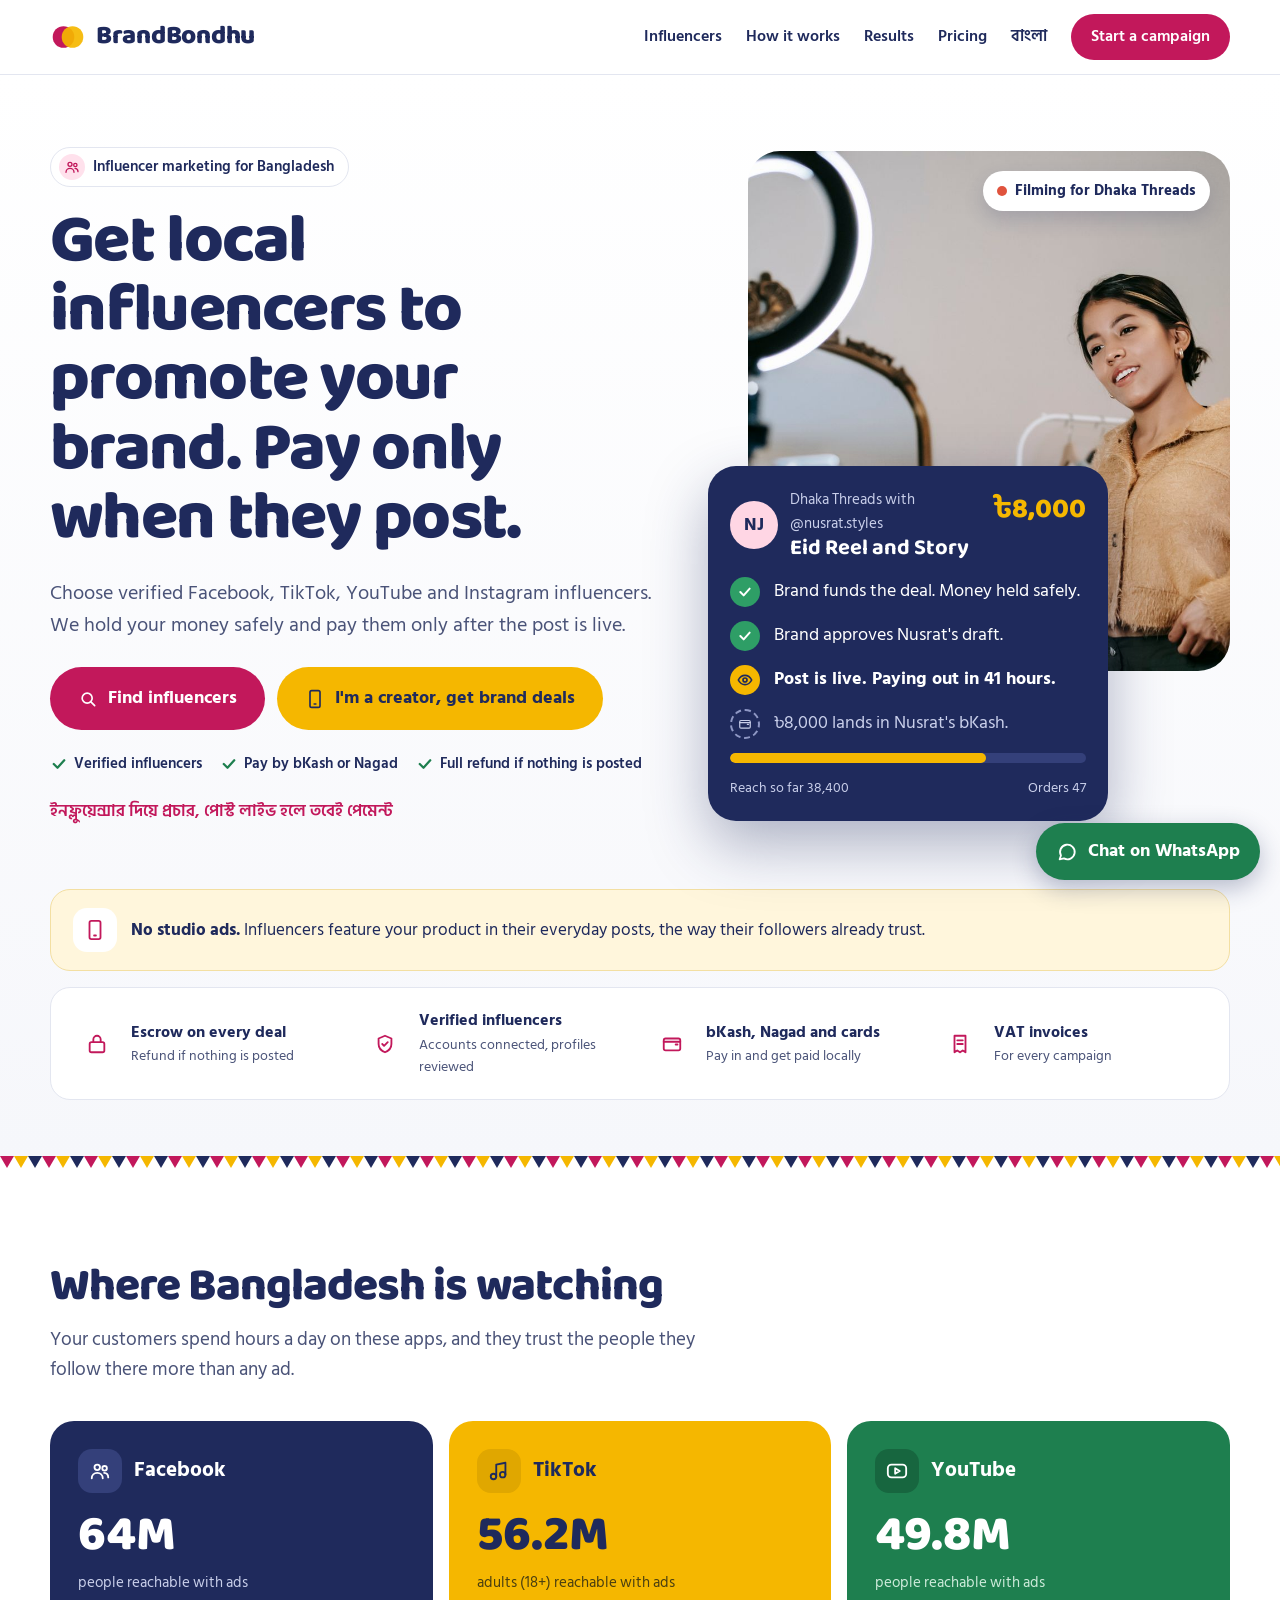
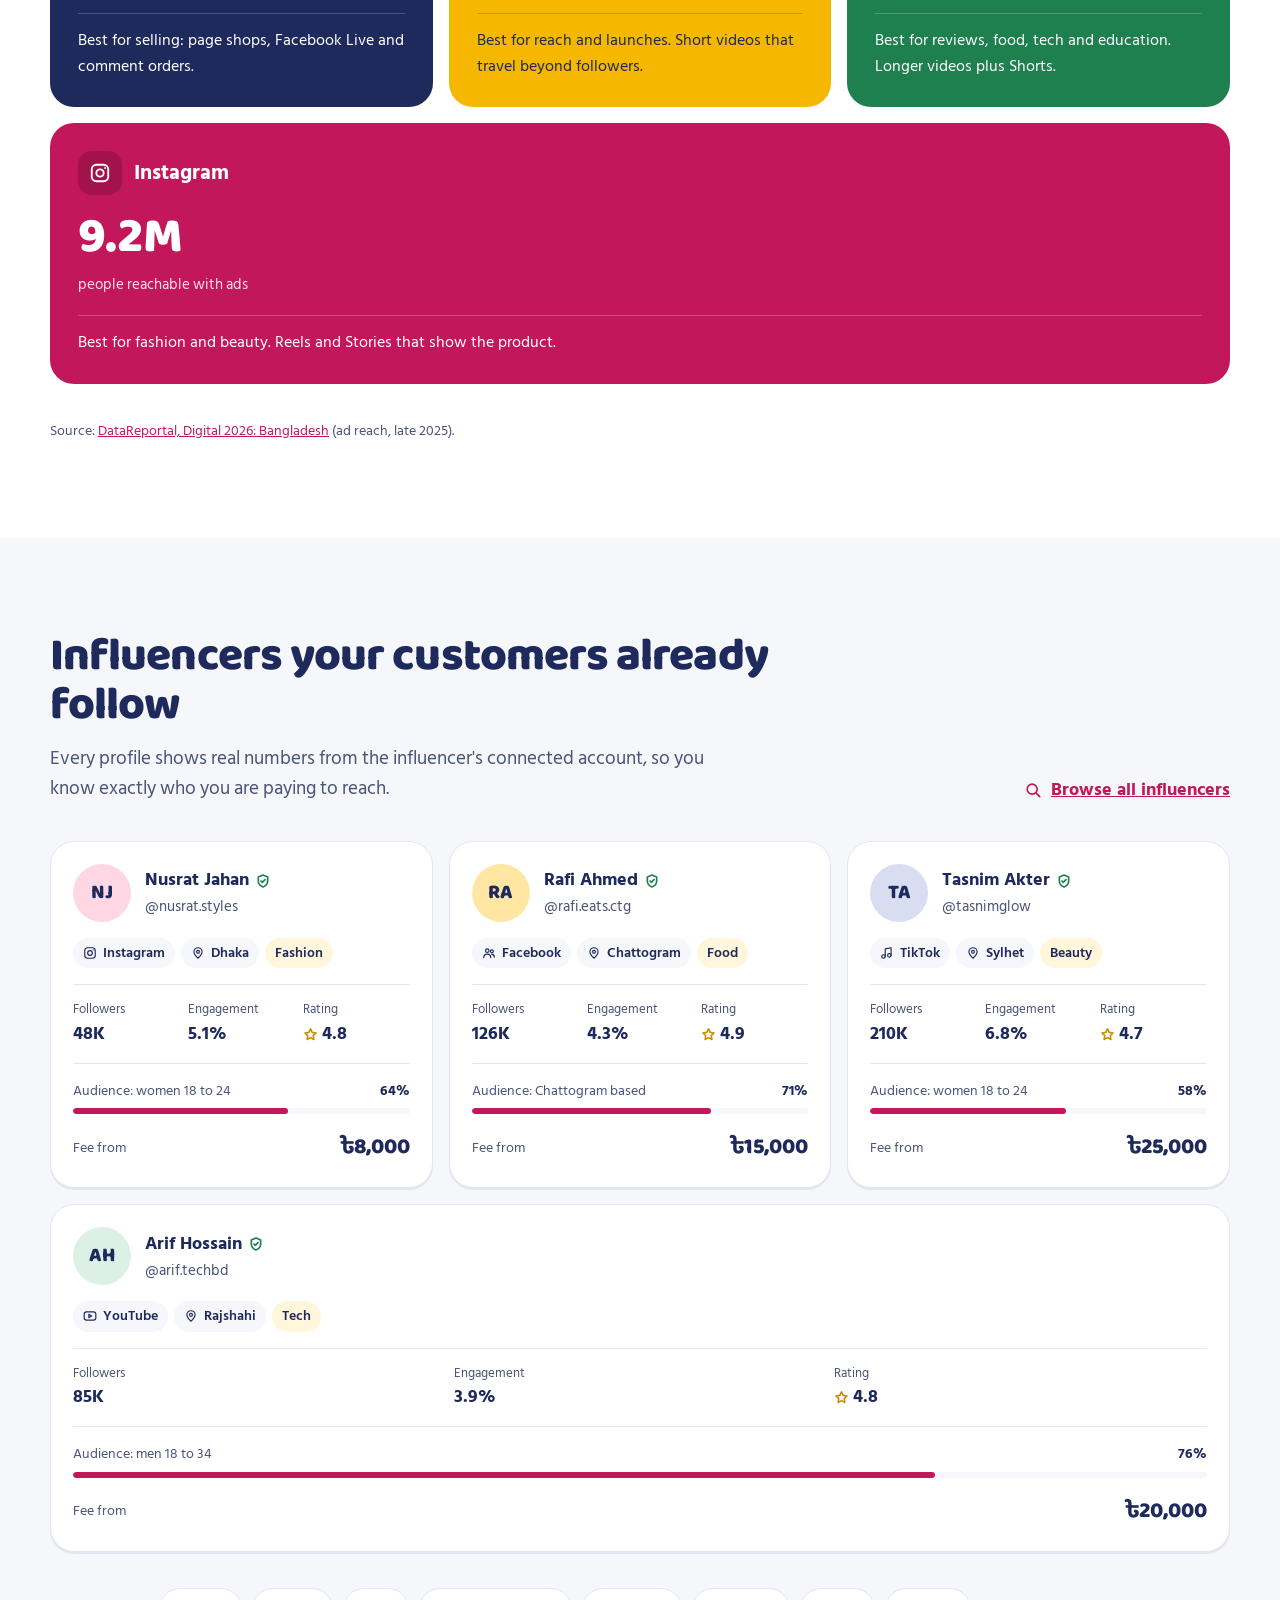
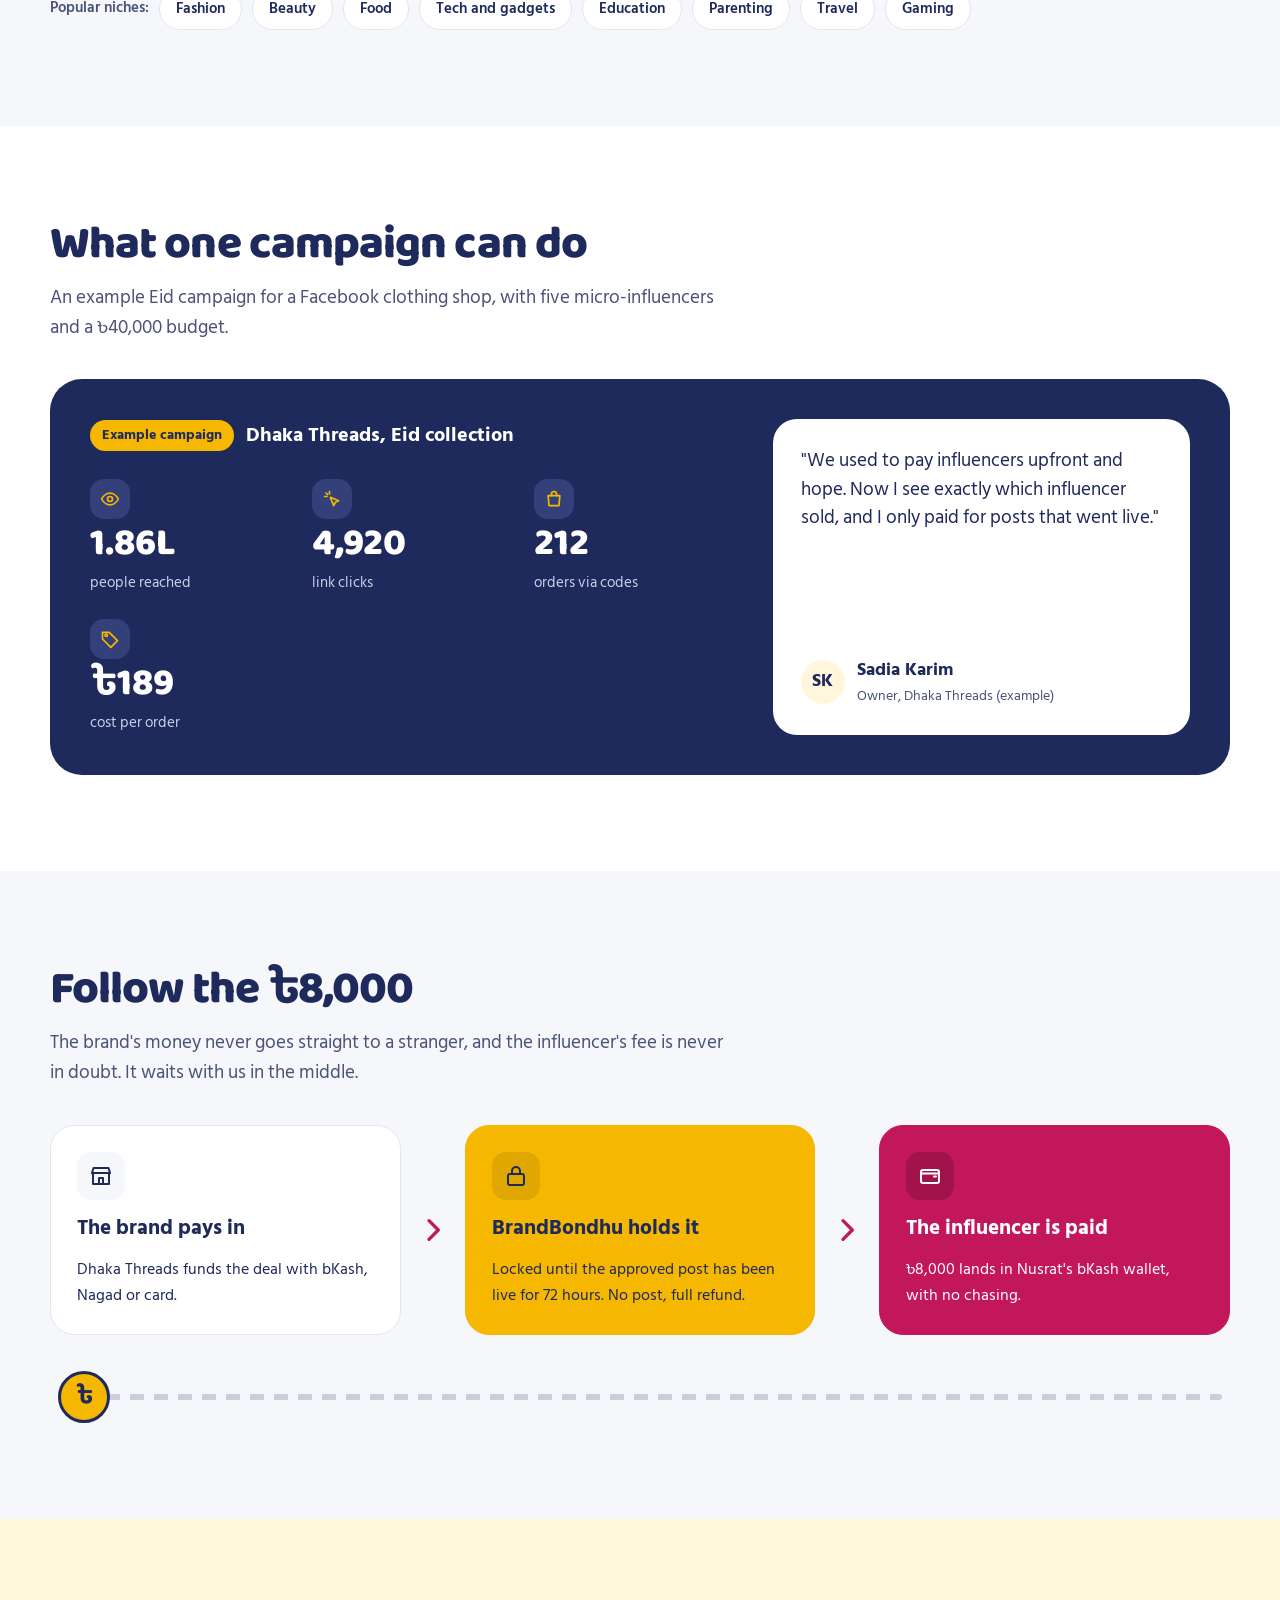
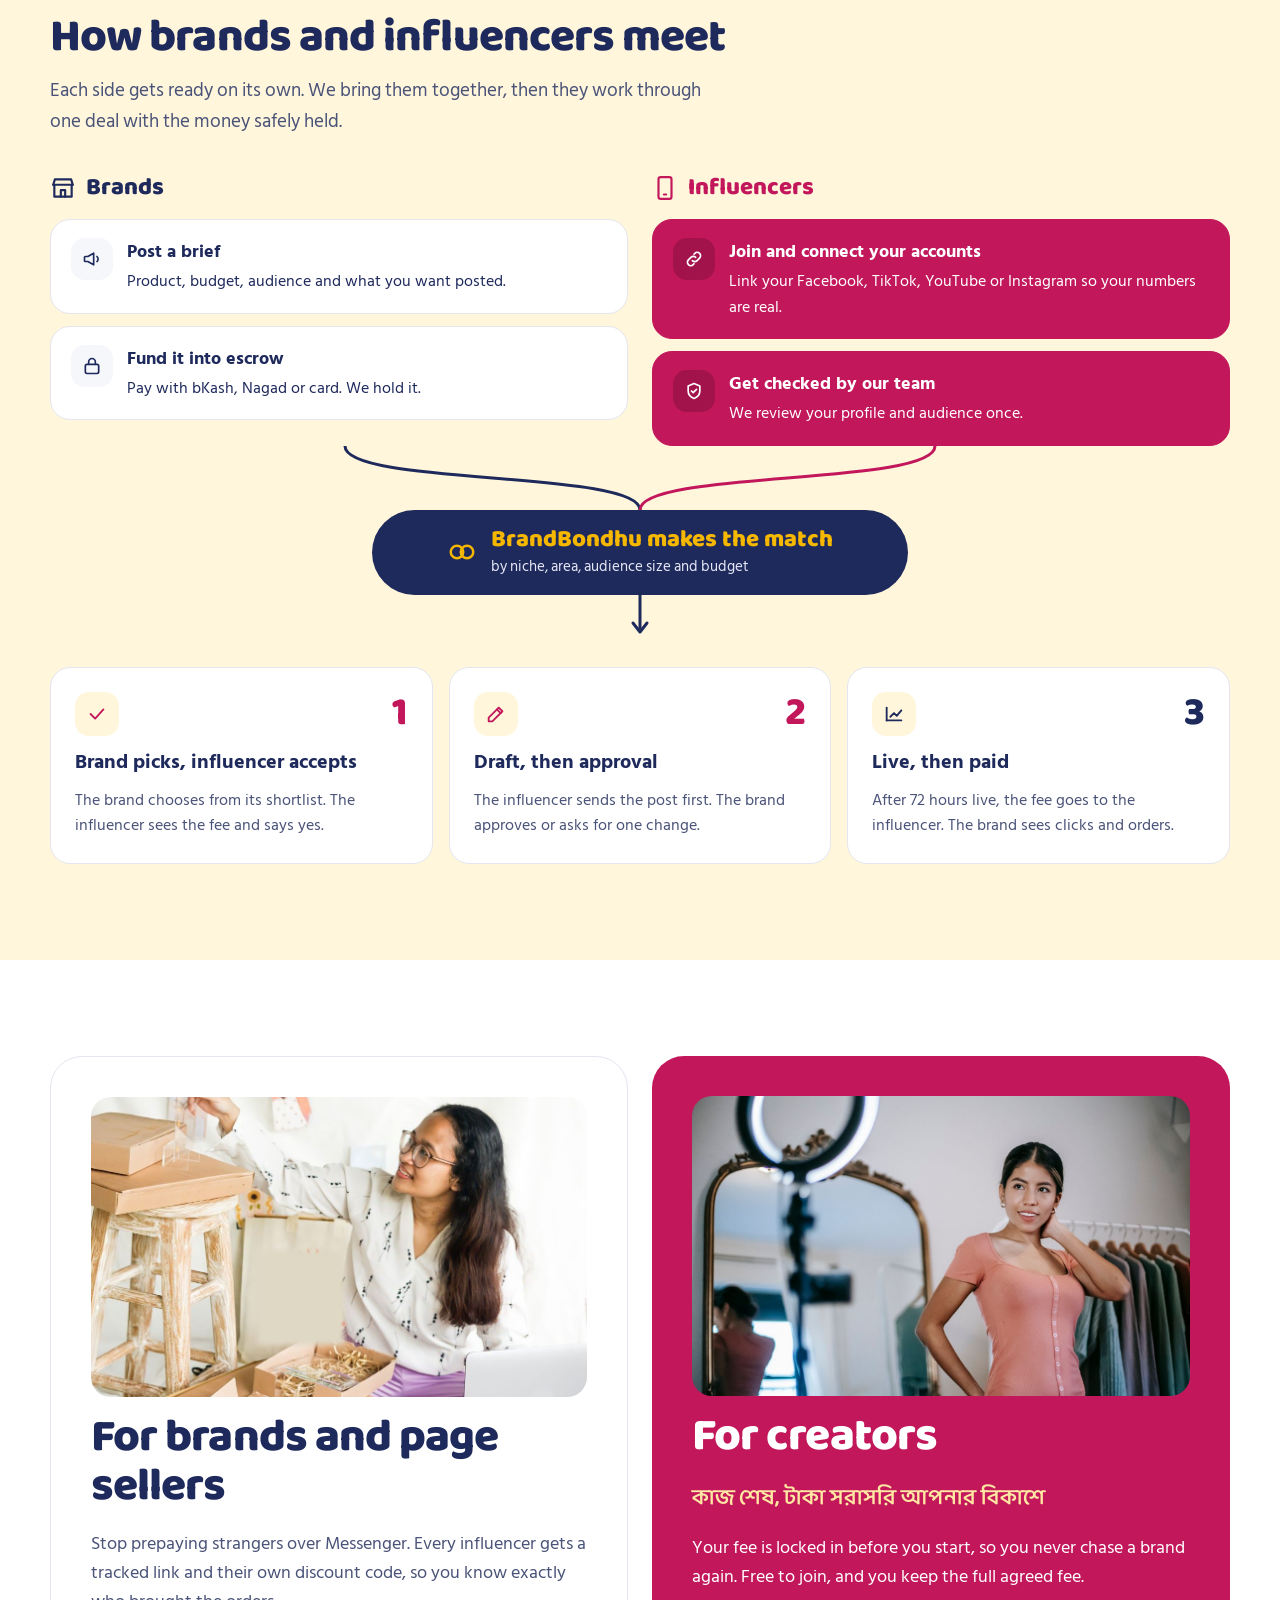
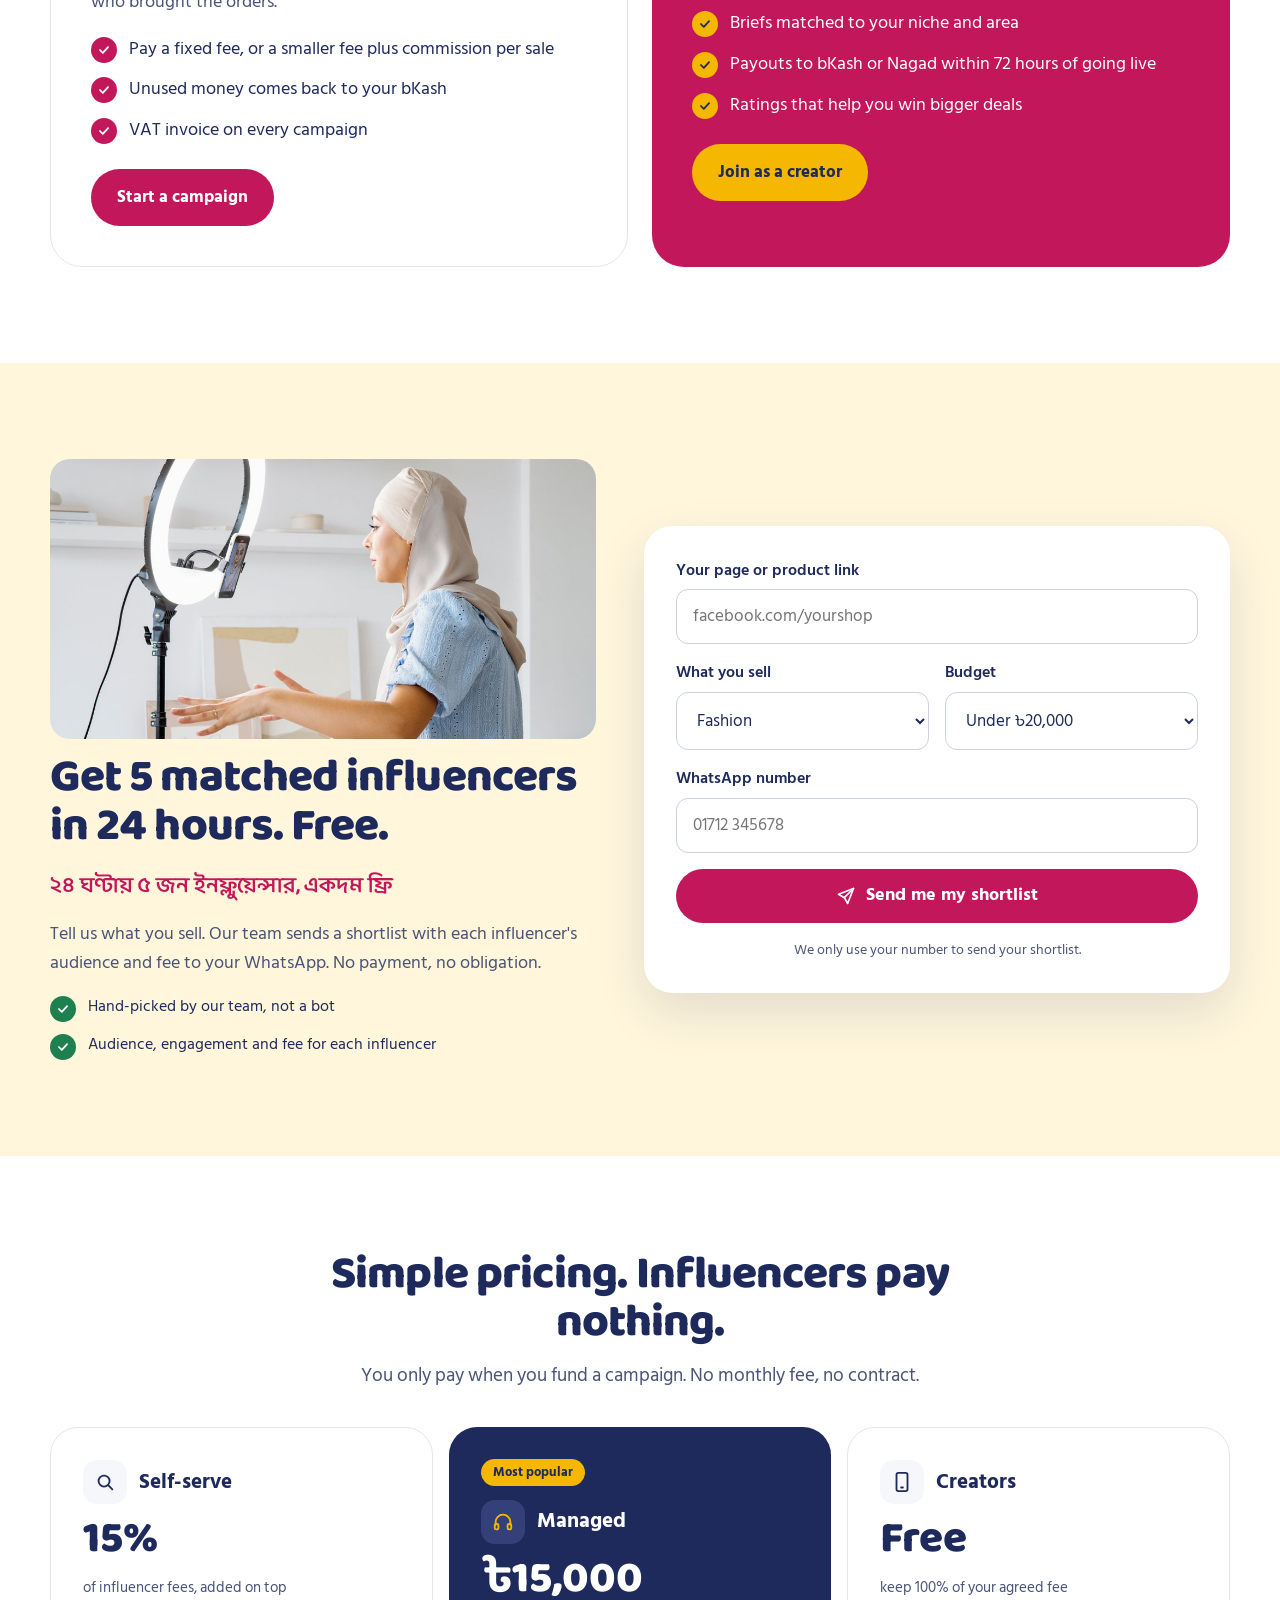
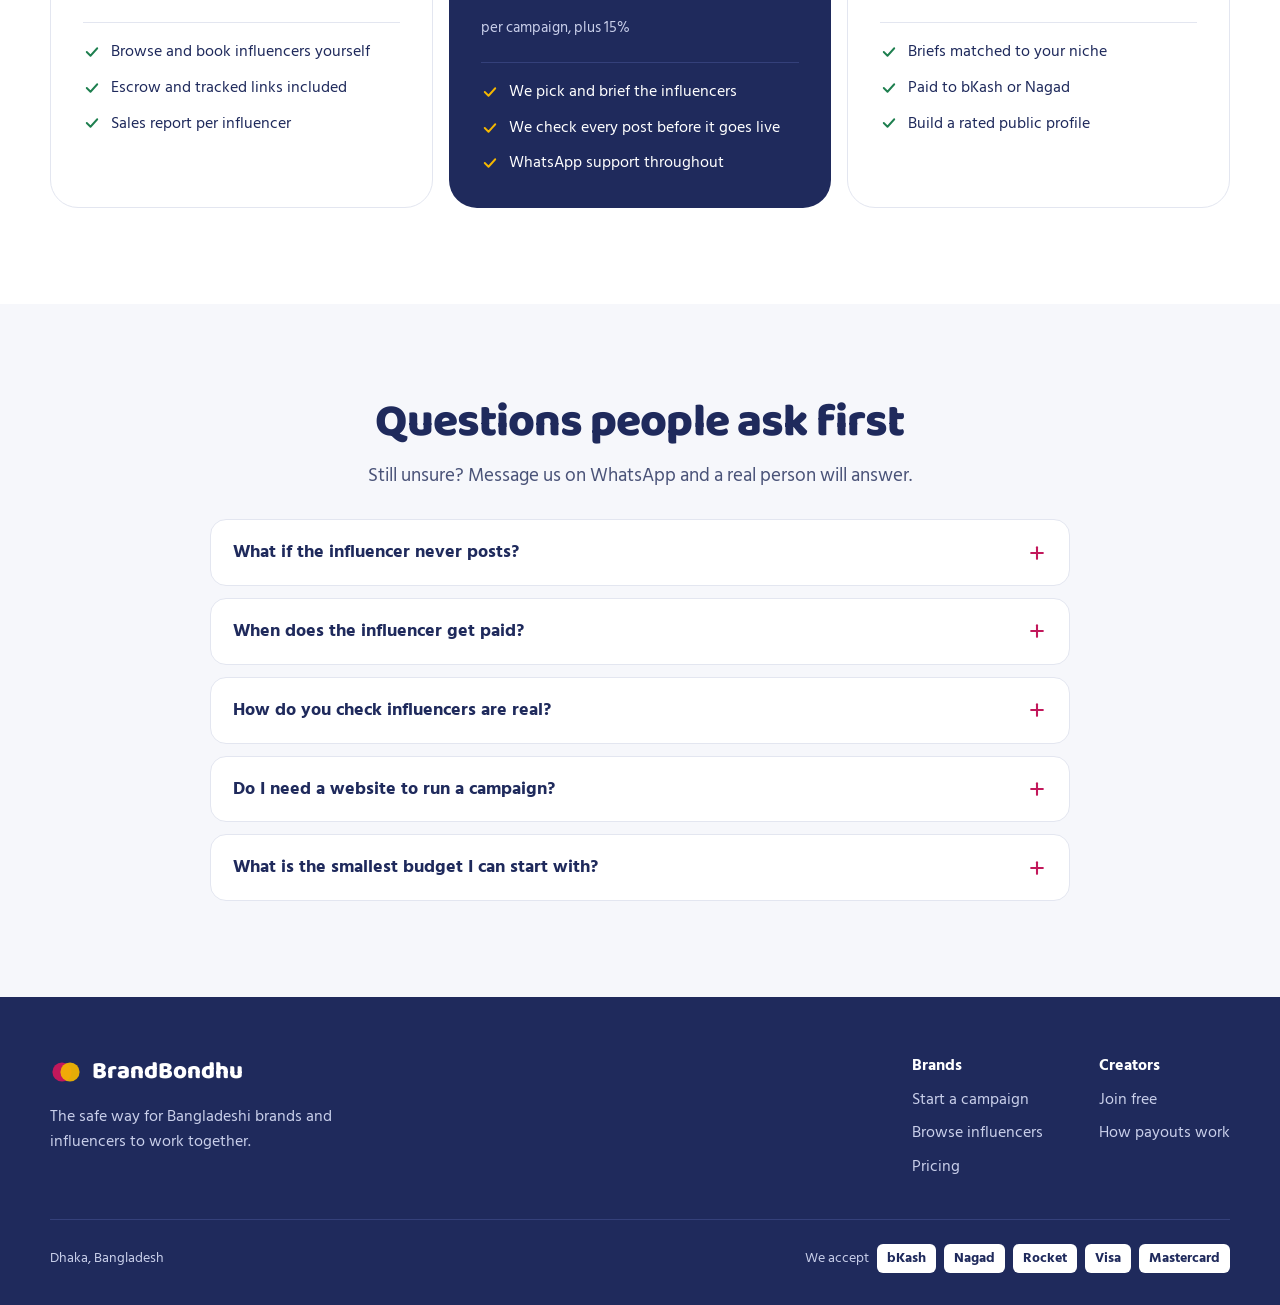
==== commit e824756a: "Rewrite Bangla copy in everyday Bangladeshi Bangla; use "influencer" for brands - Rewrite the Bangla" ====
--- a/index.html
+++ b/index.html
@@ -3,12 +3,12 @@
 <head>
 <meta charset="utf-8">
 <meta name="viewport" content="width=device-width, initial-scale=1, viewport-fit=cover">
-<title>BrandBondhu — Local creators for your brand. Pay only when they post.</title>
-<meta name="description" content="Get local Bangladeshi creators to promote your brand. Pay only when they post. Verified creators, bKash and Nagad, full refund if nothing is posted.">
+<title>BrandBondhu — Local influencers for your brand. Pay only when they post.</title>
+<meta name="description" content="Get local Bangladeshi influencers to promote your brand. Pay only when they post. Verified influencers, bKash and Nagad, full refund if nothing is posted.">
 <!-- Remove the next line at launch, once the example creators, case study and testimonial are replaced with real ones -->
 <meta name="robots" content="noindex">
-<meta property="og:title" content="BrandBondhu — Local creators for your brand. Pay only when they post.">
-<meta property="og:description" content="Get local Bangladeshi creators to promote your brand. Pay only when they post. Verified creators, bKash and Nagad, full refund if nothing is posted.">
+<meta property="og:title" content="BrandBondhu — Local influencers for your brand. Pay only when they post.">
+<meta property="og:description" content="Get local Bangladeshi influencers to promote your brand. Pay only when they post. Verified influencers, bKash and Nagad, full refund if nothing is posted.">
 <meta property="og:type" content="website">
 <meta property="og:locale" content="en_GB">
 <meta property="og:url" content="https://solid-computing.github.io/BrandBondhu/">
@@ -41,7 +41,7 @@
 <span class="bb-logo" style="font-family: 'Baloo Da 2', 'Hind Siliguri', sans-serif; font-weight: 800; font-size: 26px; letter-spacing: -0.01em">BrandBondhu</span>
 </a>
 <nav class="bb-navlinks" aria-label="Main" style="display: flex; flex-wrap: wrap; align-items: center; gap: 24px; font-weight: 600; font-size: 16px">
-<a href="#creators" style="color: #1F2A5C; text-decoration: none">Creators</a>
+<a href="#creators" style="color: #1F2A5C; text-decoration: none">Influencers</a>
 <a href="#how" style="color: #1F2A5C; text-decoration: none">How it works</a>
 <a href="#results" style="color: #1F2A5C; text-decoration: none">Results</a>
 <a href="#pricing" style="color: #1F2A5C; text-decoration: none">Pricing</a>
@@ -55,7 +55,7 @@
 </div>
 </div>
 <nav id="bb-mnav" hidden aria-label="Mobile" style="border-top: 1px solid #E3E6F0; padding: 8px 20px 20px; display: flex; flex-direction: column; font-weight: 600; font-size: 18px">
-<a href="#creators" style="color: #1F2A5C; text-decoration: none; padding: 12px 0; border-bottom: 1px solid #E3E6F0">Creators</a>
+<a href="#creators" style="color: #1F2A5C; text-decoration: none; padding: 12px 0; border-bottom: 1px solid #E3E6F0">Influencers</a>
 <a href="#how" style="color: #1F2A5C; text-decoration: none; padding: 12px 0; border-bottom: 1px solid #E3E6F0">How it works</a>
 <a href="#results" style="color: #1F2A5C; text-decoration: none; padding: 12px 0; border-bottom: 1px solid #E3E6F0">Results</a>
 <a href="#pricing" style="color: #1F2A5C; text-decoration: none; padding: 12px 0; border-bottom: 1px solid #E3E6F0">Pricing</a>
@@ -67,21 +67,21 @@
 <div style="max-width: 1180px; margin: 0 auto; padding: 72px 24px 64px; display: flex; flex-wrap: wrap; gap: 56px; align-items: center" class="bb-heroin">
 <div style="flex: 1 1 500px; min-width: 0; display: flex; flex-direction: column; gap: 22px">
 <span style="align-self: flex-start; display: inline-flex; align-items: center; gap: 8px; background: #FFFFFF; border: 1px solid #E3E6F0; border-radius: 999px; padding: 6px 14px 6px 8px; font-size: 15px; font-weight: 600"><span style="width: 26px; height: 26px; border-radius: 14px; background: #FFE1EC; display: flex; align-items: center; justify-content: center; flex: none"><svg width="16" height="16" viewBox="0 0 24 24" fill="none" stroke="#C2185B" stroke-width="2" stroke-linecap="round" stroke-linejoin="round" aria-hidden="true" style="flex: none"><circle cx="9" cy="8" r="3"></circle><path d="M3 20c0-3.5 2.7-6 6-6s6 2.5 6 6"></path><circle cx="17" cy="9" r="2.5"></circle><path d="M16.5 14c2.8.2 4.5 2.2 4.5 5"></path></svg></span>Influencer marketing for Bangladesh</span>
-<h1 class="bb-h1" style="margin: 0; font-family: 'Baloo Da 2', 'Hind Siliguri', sans-serif; font-weight: 800; font-size: clamp(38px, 5.4vw, 68px); line-height: 1.02; letter-spacing: -0.025em">Get local creators to promote your brand. Pay only when they post.</h1>
-<p style="margin: 0; max-width: 32em; font-size: 20px; color: #4A5378">Choose verified Facebook, TikTok, YouTube and Instagram creators. We hold your money safely and pay them only after the post is live.</p>
+<h1 class="bb-h1" style="margin: 0; font-family: 'Baloo Da 2', 'Hind Siliguri', sans-serif; font-weight: 800; font-size: clamp(38px, 5.4vw, 68px); line-height: 1.02; letter-spacing: -0.025em">Get local influencers to promote your brand. Pay only when they post.</h1>
+<p style="margin: 0; max-width: 32em; font-size: 20px; color: #4A5378">Choose verified Facebook, TikTok, YouTube and Instagram influencers. We hold your money safely and pay them only after the post is live.</p>
 <div class="bb-btns" style="display: flex; flex-wrap: wrap; gap: 12px; margin-top: 4px">
-<a href="#shortlist" style="background: #C2185B; color: #FFFFFF; text-decoration: none; padding: 15px 26px; border-radius: 999px; font-weight: 700; font-size: 17px; display: inline-flex; align-items: center; gap: 10px; font-size: 18px; padding: 17px 28px"><svg width="20" height="20" viewBox="0 0 24 24" fill="none" stroke="#FFFFFF" stroke-width="2" stroke-linecap="round" stroke-linejoin="round" aria-hidden="true" style="flex: none"><circle cx="11" cy="11" r="6"></circle><path d="M20 20l-4.5-4.5"></path></svg>Find creators</a>
+<a href="#shortlist" style="background: #C2185B; color: #FFFFFF; text-decoration: none; padding: 15px 26px; border-radius: 999px; font-weight: 700; font-size: 17px; display: inline-flex; align-items: center; gap: 10px; font-size: 18px; padding: 17px 28px"><svg width="20" height="20" viewBox="0 0 24 24" fill="none" stroke="#FFFFFF" stroke-width="2" stroke-linecap="round" stroke-linejoin="round" aria-hidden="true" style="flex: none"><circle cx="11" cy="11" r="6"></circle><path d="M20 20l-4.5-4.5"></path></svg>Find influencers</a>
 <a href="https://wa.me/8801712345678?text=Hi%20BrandBondhu%2C%20I%20am%20a%20creator%20and%20want%20to%20join." target="_blank" rel="noopener" style="background: #F5B700; color: #1F2A5C; text-decoration: none; padding: 15px 26px; border-radius: 999px; font-weight: 700; font-size: 17px; display: inline-flex; align-items: center; gap: 10px; font-size: 18px; padding: 17px 28px"><svg width="20" height="20" viewBox="0 0 24 24" fill="none" stroke="#1F2A5C" stroke-width="2" stroke-linecap="round" stroke-linejoin="round" aria-hidden="true" style="flex: none"><rect x="6" y="2" width="12" height="20" rx="2"></rect><path d="M11 18h2"></path></svg>I'm a creator, get brand deals</a>
 </div>
 <ul aria-label="Why BrandBondhu" style="list-style: none; margin: 0; padding: 0; display: flex; flex-wrap: wrap; gap: 8px 18px; font-size: 15px; font-weight: 600; color: #1F2A5C">
-<li style="display: flex; align-items: center; gap: 6px"><svg width="18" height="18" viewBox="0 0 24 24" fill="none" stroke="#1E7F4F" stroke-width="3" stroke-linecap="round" stroke-linejoin="round" aria-hidden="true" style="flex: none"><path d="M5 12l5 5 9-10"></path></svg>Verified creators</li>
+<li style="display: flex; align-items: center; gap: 6px"><svg width="18" height="18" viewBox="0 0 24 24" fill="none" stroke="#1E7F4F" stroke-width="3" stroke-linecap="round" stroke-linejoin="round" aria-hidden="true" style="flex: none"><path d="M5 12l5 5 9-10"></path></svg>Verified influencers</li>
 <li style="display: flex; align-items: center; gap: 6px"><svg width="18" height="18" viewBox="0 0 24 24" fill="none" stroke="#1E7F4F" stroke-width="3" stroke-linecap="round" stroke-linejoin="round" aria-hidden="true" style="flex: none"><path d="M5 12l5 5 9-10"></path></svg>Pay by bKash or Nagad</li>
 <li style="display: flex; align-items: center; gap: 6px"><svg width="18" height="18" viewBox="0 0 24 24" fill="none" stroke="#1E7F4F" stroke-width="3" stroke-linecap="round" stroke-linejoin="round" aria-hidden="true" style="flex: none"><path d="M5 12l5 5 9-10"></path></svg>Full refund if nothing is posted</li>
 </ul>
-<p lang="bn" style="margin: 0; font-size: 17px; font-weight: 600; color: #C2185B">ক্রিয়েটর দিয়ে প্রচার, পোস্ট লাইভ হলে তবেই পেমেন্ট</p>
+<p lang="bn" style="margin: 0; font-size: 17px; font-weight: 600; color: #C2185B">ইনফ্লুয়েন্সার দিয়ে প্রচার, পোস্ট লাইভ হলে তবেই পেমেন্ট</p>
 </div>
 <div class="bb-herocol" style="flex: 1 1 420px; min-width: 0; position: relative; padding-bottom: 150px">
-<img src="assets/creator-ringlight.jpg" alt="A creator smiling while filming a fashion video on her phone with a ring light" class="bb-heroimg" style="display: block; width: calc(100% - 40px); margin-left: 40px; height: 520px; object-fit: cover; object-position: 35% center; border-radius: 32px">
+<img src="assets/creator-ringlight.jpg" alt="An influencer smiling while filming a fashion video on her phone with a ring light" class="bb-heroimg" style="display: block; width: calc(100% - 40px); margin-left: 40px; height: 520px; object-fit: cover; object-position: 35% center; border-radius: 32px">
 <span style="position: absolute; top: 20px; right: 20px; display: inline-flex; align-items: center; gap: 8px; background: #FFFFFF; color: #1F2A5C; font-weight: 700; font-size: 15px; padding: 8px 14px; border-radius: 999px; box-shadow: 0 8px 20px rgba(31,42,92,0.18)"><span style="width: 10px; height: 10px; border-radius: 999px; background: #E0533D"></span>Filming for Dhaka Threads</span>
 <div class="bb-ticket" style="position: absolute; left: 0; bottom: 0; width: min(400px, 94%); background: #1F2A5C; color: #FFFFFF; border-radius: 28px; padding: 22px; box-sizing: border-box; display: flex; flex-direction: column; gap: 14px; box-shadow: 0 24px 60px rgba(31,42,92,0.35)">
 <div style="display: flex; justify-content: space-between; align-items: flex-start; gap: 12px">
@@ -103,10 +103,10 @@
 </div>
 </div>
 <div style="max-width: 1180px; margin: 0 auto; padding: 0 24px 56px">
-<div style="display: flex; align-items: center; gap: 14px; background: #FFF6DC; border: 1px solid #F3DFA2; border-radius: 20px; padding: 18px 22px; margin-bottom: 16px"><span style="width: 44px; height: 44px; border-radius: 14px; background: #FFFFFF; display: flex; align-items: center; justify-content: center; flex: none"><svg width="22" height="22" viewBox="0 0 24 24" fill="none" stroke="#C2185B" stroke-width="2" stroke-linecap="round" stroke-linejoin="round" aria-hidden="true" style="flex: none"><rect x="6" y="2" width="12" height="20" rx="2"></rect><path d="M11 18h2"></path></svg></span><p style="margin: 0; font-size: 17px; line-height: 1.45"><strong style="font-weight: 700">No studio ads.</strong> Creators feature your product in their everyday posts, the way their followers already trust.</p></div>
+<div style="display: flex; align-items: center; gap: 14px; background: #FFF6DC; border: 1px solid #F3DFA2; border-radius: 20px; padding: 18px 22px; margin-bottom: 16px"><span style="width: 44px; height: 44px; border-radius: 14px; background: #FFFFFF; display: flex; align-items: center; justify-content: center; flex: none"><svg width="22" height="22" viewBox="0 0 24 24" fill="none" stroke="#C2185B" stroke-width="2" stroke-linecap="round" stroke-linejoin="round" aria-hidden="true" style="flex: none"><rect x="6" y="2" width="12" height="20" rx="2"></rect><path d="M11 18h2"></path></svg></span><p style="margin: 0; font-size: 17px; line-height: 1.45"><strong style="font-weight: 700">No studio ads.</strong> Influencers feature your product in their everyday posts, the way their followers already trust.</p></div>
 <div class="bb-trust" style="background: #FFFFFF; border: 1px solid #E3E6F0; border-radius: 20px; padding: 20px 24px; display: flex; flex-wrap: wrap; gap: 20px">
 <div style="flex: 1 1 220px; display: flex; gap: 12px; align-items: center"><span style="width: 44px; height: 44px; border-radius: 14px; background: #FFFFFF; display: flex; align-items: center; justify-content: center; flex: none"><svg width="22" height="22" viewBox="0 0 24 24" fill="none" stroke="#C2185B" stroke-width="2" stroke-linecap="round" stroke-linejoin="round" aria-hidden="true" style="flex: none"><rect x="4" y="10" width="16" height="11" rx="2"></rect><path d="M8 10V7a4 4 0 0 1 8 0v3"></path></svg></span><div><div style="font-weight: 700; font-size: 16px">Escrow on every deal</div><div style="font-size: 14px; color: #4A5378">Refund if nothing is posted</div></div></div>
-<div style="flex: 1 1 220px; display: flex; gap: 12px; align-items: center"><span style="width: 44px; height: 44px; border-radius: 14px; background: #FFFFFF; display: flex; align-items: center; justify-content: center; flex: none"><svg width="22" height="22" viewBox="0 0 24 24" fill="none" stroke="#C2185B" stroke-width="2" stroke-linecap="round" stroke-linejoin="round" aria-hidden="true" style="flex: none"><path d="M12 3l7 3v6c0 4.5-3 7.5-7 9-4-1.5-7-4.5-7-9V6z"></path><path d="M9 12l2 2 4-4"></path></svg></span><div><div style="font-weight: 700; font-size: 16px">Verified creators</div><div style="font-size: 14px; color: #4A5378">Accounts connected, profiles reviewed</div></div></div>
+<div style="flex: 1 1 220px; display: flex; gap: 12px; align-items: center"><span style="width: 44px; height: 44px; border-radius: 14px; background: #FFFFFF; display: flex; align-items: center; justify-content: center; flex: none"><svg width="22" height="22" viewBox="0 0 24 24" fill="none" stroke="#C2185B" stroke-width="2" stroke-linecap="round" stroke-linejoin="round" aria-hidden="true" style="flex: none"><path d="M12 3l7 3v6c0 4.5-3 7.5-7 9-4-1.5-7-4.5-7-9V6z"></path><path d="M9 12l2 2 4-4"></path></svg></span><div><div style="font-weight: 700; font-size: 16px">Verified influencers</div><div style="font-size: 14px; color: #4A5378">Accounts connected, profiles reviewed</div></div></div>
 <div style="flex: 1 1 220px; display: flex; gap: 12px; align-items: center"><span style="width: 44px; height: 44px; border-radius: 14px; background: #FFFFFF; display: flex; align-items: center; justify-content: center; flex: none"><svg width="22" height="22" viewBox="0 0 24 24" fill="none" stroke="#C2185B" stroke-width="2" stroke-linecap="round" stroke-linejoin="round" aria-hidden="true" style="flex: none"><rect x="3" y="6" width="18" height="13" rx="2"></rect><path d="M16 12.5h2"></path><path d="M3 9.5h18"></path></svg></span><div><div style="font-weight: 700; font-size: 16px">bKash, Nagad and cards</div><div style="font-size: 14px; color: #4A5378">Pay in and get paid locally</div></div></div>
 <div style="flex: 1 1 220px; display: flex; gap: 12px; align-items: center"><span style="width: 44px; height: 44px; border-radius: 14px; background: #FFFFFF; display: flex; align-items: center; justify-content: center; flex: none"><svg width="22" height="22" viewBox="0 0 24 24" fill="none" stroke="#C2185B" stroke-width="2" stroke-linecap="round" stroke-linejoin="round" aria-hidden="true" style="flex: none"><path d="M6 3h12v18l-3-2-3 2-3-2-3 2z"></path><path d="M9 8h6"></path><path d="M9 12h6"></path></svg></span><div><div style="font-weight: 700; font-size: 16px">VAT invoices</div><div style="font-size: 14px; color: #4A5378">For every campaign</div></div></div>
 </div>
@@ -145,8 +145,8 @@
 </div></section>
 <section id="creators" aria-labelledby="cr-title" style="background: #F6F7FB"><div class="bb-sec" style="max-width: 1180px; margin: 0 auto; padding: 96px 24px; display: flex; flex-direction: column; gap: 36px">
 <div style="display: flex; flex-wrap: wrap; justify-content: space-between; align-items: flex-end; gap: 16px">
-<div style="display: flex; flex-direction: column; gap: 12px; max-width: 760px; "><h2 id="cr-title" style="margin: 0; font-family: 'Baloo Da 2', 'Hind Siliguri', sans-serif; font-weight: 800; font-size: clamp(32px, 3.8vw, 46px); line-height: 1.06; letter-spacing: -0.02em">Creators your customers already follow</h2><p style="margin: 0; color: #4A5378; font-size: 19px; max-width: 36em">Every profile shows real numbers from the creator's connected account, so you know exactly who you are paying to reach.</p></div>
-<a href="#shortlist" style="font-weight: 700; display: inline-flex; align-items: center; gap: 8px"><svg width="20" height="20" viewBox="0 0 24 24" fill="none" stroke="#C2185B" stroke-width="2" stroke-linecap="round" stroke-linejoin="round" aria-hidden="true" style="flex: none"><circle cx="11" cy="11" r="6"></circle><path d="M20 20l-4.5-4.5"></path></svg>Browse all creators</a>
+<div style="display: flex; flex-direction: column; gap: 12px; max-width: 760px; "><h2 id="cr-title" style="margin: 0; font-family: 'Baloo Da 2', 'Hind Siliguri', sans-serif; font-weight: 800; font-size: clamp(32px, 3.8vw, 46px); line-height: 1.06; letter-spacing: -0.02em">Influencers your customers already follow</h2><p style="margin: 0; color: #4A5378; font-size: 19px; max-width: 36em">Every profile shows real numbers from the influencer's connected account, so you know exactly who you are paying to reach.</p></div>
+<a href="#shortlist" style="font-weight: 700; display: inline-flex; align-items: center; gap: 8px"><svg width="20" height="20" viewBox="0 0 24 24" fill="none" stroke="#C2185B" stroke-width="2" stroke-linecap="round" stroke-linejoin="round" aria-hidden="true" style="flex: none"><circle cx="11" cy="11" r="6"></circle><path d="M20 20l-4.5-4.5"></path></svg>Browse all influencers</a>
 </div>
 <div style="display: flex; flex-wrap: wrap; gap: 16px">
 <article style="flex: 1 1 250px; min-width: 0; background: #FFFFFF; border: 1px solid #E3E6F0; border-radius: 24px; padding: 22px; display: flex; flex-direction: column; gap: 16px; box-shadow: 0 2px 0 #E3E6F0">
@@ -251,7 +251,7 @@
 <a href="#shortlist" style="background: #FFFFFF; border: 1px solid #E3E6F0; color: #1F2A5C; text-decoration: none; padding: 8px 16px; border-radius: 999px">Fashion</a><a href="#shortlist" style="background: #FFFFFF; border: 1px solid #E3E6F0; color: #1F2A5C; text-decoration: none; padding: 8px 16px; border-radius: 999px">Beauty</a><a href="#shortlist" style="background: #FFFFFF; border: 1px solid #E3E6F0; color: #1F2A5C; text-decoration: none; padding: 8px 16px; border-radius: 999px">Food</a><a href="#shortlist" style="background: #FFFFFF; border: 1px solid #E3E6F0; color: #1F2A5C; text-decoration: none; padding: 8px 16px; border-radius: 999px">Tech and gadgets</a><a href="#shortlist" style="background: #FFFFFF; border: 1px solid #E3E6F0; color: #1F2A5C; text-decoration: none; padding: 8px 16px; border-radius: 999px">Education</a><a href="#shortlist" style="background: #FFFFFF; border: 1px solid #E3E6F0; color: #1F2A5C; text-decoration: none; padding: 8px 16px; border-radius: 999px">Parenting</a><a href="#shortlist" style="background: #FFFFFF; border: 1px solid #E3E6F0; color: #1F2A5C; text-decoration: none; padding: 8px 16px; border-radius: 999px">Travel</a><a href="#shortlist" style="background: #FFFFFF; border: 1px solid #E3E6F0; color: #1F2A5C; text-decoration: none; padding: 8px 16px; border-radius: 999px">Gaming</a></div>
 </div></section>
 <section id="results" aria-labelledby="res-title"><div class="bb-sec" style="max-width: 1180px; margin: 0 auto; padding: 96px 24px; display: flex; flex-direction: column; gap: 36px">
-<div style="display: flex; flex-direction: column; gap: 12px; max-width: 760px; "><h2 id="res-title" style="margin: 0; font-family: 'Baloo Da 2', 'Hind Siliguri', sans-serif; font-weight: 800; font-size: clamp(32px, 3.8vw, 46px); line-height: 1.06; letter-spacing: -0.02em">What one campaign can do</h2><p style="margin: 0; color: #4A5378; font-size: 19px; max-width: 36em">An example Eid campaign for a Facebook clothing shop, with five micro-creators and a ৳40,000 budget.</p></div>
+<div style="display: flex; flex-direction: column; gap: 12px; max-width: 760px; "><h2 id="res-title" style="margin: 0; font-family: 'Baloo Da 2', 'Hind Siliguri', sans-serif; font-weight: 800; font-size: clamp(32px, 3.8vw, 46px); line-height: 1.06; letter-spacing: -0.02em">What one campaign can do</h2><p style="margin: 0; color: #4A5378; font-size: 19px; max-width: 36em">An example Eid campaign for a Facebook clothing shop, with five micro-influencers and a ৳40,000 budget.</p></div>
 <div class="bb-pad" style="background: #1F2A5C; border-radius: 32px; padding: 40px; display: flex; flex-wrap: wrap; gap: 40px; align-items: stretch">
 <div style="flex: 2 1 520px; min-width: 0; display: flex; flex-direction: column; gap: 28px">
 <div style="display: flex; align-items: center; gap: 12px; flex-wrap: wrap"><span style="background: #F5B700; color: #1F2A5C; font-weight: 700; font-size: 14px; padding: 4px 12px; border-radius: 999px">Example campaign</span><span style="color: #FFFFFF; font-weight: 700; font-size: 20px">Dhaka Threads, Eid collection</span></div>
@@ -263,19 +263,19 @@
 </div>
 </div>
 <figure style="flex: 1 1 300px; min-width: 0; margin: 0; background: #FFFFFF; border-radius: 24px; padding: 28px; display: flex; flex-direction: column; gap: 16px; justify-content: space-between">
-<blockquote style="margin: 0; font-size: 19px; line-height: 1.5">"We used to pay creators upfront and hope. Now I see exactly which creator sold, and I only paid for posts that went live."</blockquote>
+<blockquote style="margin: 0; font-size: 19px; line-height: 1.5">"We used to pay influencers upfront and hope. Now I see exactly which influencer sold, and I only paid for posts that went live."</blockquote>
 <figcaption style="display: flex; align-items: center; gap: 12px"><span style="width: 44px; height: 44px; border-radius: 999px; background: #FFF6DC; display: flex; align-items: center; justify-content: center; font-weight: 800">SK</span><span><span style="display: block; font-weight: 700">Sadia Karim</span><span style="display: block; font-size: 14px; color: #4A5378">Owner, Dhaka Threads (example)</span></span></figcaption>
 </figure>
 </div>
 </div></section>
 <section aria-labelledby="flow-title" style="background: #F6F7FB"><div class="bb-sec" style="max-width: 1180px; margin: 0 auto; padding: 96px 24px; display: flex; flex-direction: column; gap: 36px">
-<div style="display: flex; flex-direction: column; gap: 12px; max-width: 760px; "><h2 id="flow-title" style="margin: 0; font-family: 'Baloo Da 2', 'Hind Siliguri', sans-serif; font-weight: 800; font-size: clamp(32px, 3.8vw, 46px); line-height: 1.06; letter-spacing: -0.02em">Follow the ৳8,000</h2><p style="margin: 0; color: #4A5378; font-size: 19px; max-width: 36em">The brand's money never goes straight to a stranger, and the creator's fee is never in doubt. It waits with us in the middle.</p></div>
+<div style="display: flex; flex-direction: column; gap: 12px; max-width: 760px; "><h2 id="flow-title" style="margin: 0; font-family: 'Baloo Da 2', 'Hind Siliguri', sans-serif; font-weight: 800; font-size: clamp(32px, 3.8vw, 46px); line-height: 1.06; letter-spacing: -0.02em">Follow the ৳8,000</h2><p style="margin: 0; color: #4A5378; font-size: 19px; max-width: 36em">The brand's money never goes straight to a stranger, and the influencer's fee is never in doubt. It waits with us in the middle.</p></div>
 <div style="display: flex; flex-wrap: wrap; gap: 16px; align-items: stretch">
 <div style="flex: 1 1 240px; min-width: 0; background: #FFFFFF; color: #1F2A5C; border: 1px solid #E3E6F0; border-radius: 24px; padding: 26px; display: flex; flex-direction: column; gap: 12px"><span style="width: 48px; height: 48px; border-radius: 14px; background: #F6F7FB; display: flex; align-items: center; justify-content: center; flex: none"><svg width="24" height="24" viewBox="0 0 24 24" fill="none" stroke="#1F2A5C" stroke-width="2" stroke-linecap="round" stroke-linejoin="round" aria-hidden="true" style="flex: none"><path d="M3 9l1.5-5h15L21 9"></path><path d="M4 9v11h16V9"></path><path d="M3 9h18"></path><path d="M10 20v-6h4v6"></path></svg></span><h3 style="margin: 0; font-size: 21px; font-weight: 700">The brand pays in</h3><p style="margin: 0; font-size: 16px">Dhaka Threads funds the deal with bKash, Nagad or card.</p></div>
 <div class="bb-chevwrap" style="display: flex; align-items: center; justify-content: center"><svg width="32" height="32" viewBox="0 0 24 24" fill="none" stroke="#C2185B" stroke-width="2.5" stroke-linecap="round" stroke-linejoin="round" aria-hidden="true" style="flex: none; align-self: center"><path d="M9 5l7 7-7 7"></path></svg></div>
 <div style="flex: 1 1 240px; min-width: 0; background: #F5B700; color: #1F2A5C; border: 1px solid #F5B700; border-radius: 24px; padding: 26px; display: flex; flex-direction: column; gap: 12px"><span style="width: 48px; height: 48px; border-radius: 14px; background: #E0A700; display: flex; align-items: center; justify-content: center; flex: none"><svg width="24" height="24" viewBox="0 0 24 24" fill="none" stroke="#1F2A5C" stroke-width="2" stroke-linecap="round" stroke-linejoin="round" aria-hidden="true" style="flex: none"><rect x="4" y="10" width="16" height="11" rx="2"></rect><path d="M8 10V7a4 4 0 0 1 8 0v3"></path></svg></span><h3 style="margin: 0; font-size: 21px; font-weight: 700">BrandBondhu holds it</h3><p style="margin: 0; font-size: 16px">Locked until the approved post has been live for 72 hours. No post, full refund.</p></div>
 <div class="bb-chevwrap" style="display: flex; align-items: center; justify-content: center"><svg width="32" height="32" viewBox="0 0 24 24" fill="none" stroke="#C2185B" stroke-width="2.5" stroke-linecap="round" stroke-linejoin="round" aria-hidden="true" style="flex: none; align-self: center"><path d="M9 5l7 7-7 7"></path></svg></div>
-<div style="flex: 1 1 240px; min-width: 0; background: #C2185B; color: #FFFFFF; border: 1px solid #C2185B; border-radius: 24px; padding: 26px; display: flex; flex-direction: column; gap: 12px"><span style="width: 48px; height: 48px; border-radius: 14px; background: #A3134B; display: flex; align-items: center; justify-content: center; flex: none"><svg width="24" height="24" viewBox="0 0 24 24" fill="none" stroke="#FFFFFF" stroke-width="2" stroke-linecap="round" stroke-linejoin="round" aria-hidden="true" style="flex: none"><rect x="3" y="6" width="18" height="13" rx="2"></rect><path d="M16 12.5h2"></path><path d="M3 9.5h18"></path></svg></span><h3 style="margin: 0; font-size: 21px; font-weight: 700">The creator is paid</h3><p style="margin: 0; font-size: 16px">৳8,000 lands in Nusrat's bKash wallet, with no chasing.</p></div>
+<div style="flex: 1 1 240px; min-width: 0; background: #C2185B; color: #FFFFFF; border: 1px solid #C2185B; border-radius: 24px; padding: 26px; display: flex; flex-direction: column; gap: 12px"><span style="width: 48px; height: 48px; border-radius: 14px; background: #A3134B; display: flex; align-items: center; justify-content: center; flex: none"><svg width="24" height="24" viewBox="0 0 24 24" fill="none" stroke="#FFFFFF" stroke-width="2" stroke-linecap="round" stroke-linejoin="round" aria-hidden="true" style="flex: none"><rect x="3" y="6" width="18" height="13" rx="2"></rect><path d="M16 12.5h2"></path><path d="M3 9.5h18"></path></svg></span><h3 style="margin: 0; font-size: 21px; font-weight: 700">The influencer is paid</h3><p style="margin: 0; font-size: 16px">৳8,000 lands in Nusrat's bKash wallet, with no chasing.</p></div>
 </div>
 <div aria-hidden="true" style="position: relative; height: 52px; margin: 0 8px">
 <div style="position: absolute; left: 0; right: 0; top: 23px; height: 6px; border-radius: 999px; background: repeating-linear-gradient(90deg, #1F2A5C 0 14px, transparent 14px 24px); opacity: 0.2"></div>
@@ -283,7 +283,7 @@
 </div>
 </div></section>
 <section id="how" aria-labelledby="how-title" style="background: #FFF6DC"><div class="bb-sec" style="max-width: 1180px; margin: 0 auto; padding: 96px 24px; display: flex; flex-direction: column; gap: 32px">
-<div style="display: flex; flex-direction: column; gap: 12px; max-width: 760px; "><h2 id="how-title" style="margin: 0; font-family: 'Baloo Da 2', 'Hind Siliguri', sans-serif; font-weight: 800; font-size: clamp(32px, 3.8vw, 46px); line-height: 1.06; letter-spacing: -0.02em">How brands and creators meet</h2><p style="margin: 0; color: #4A5378; font-size: 19px; max-width: 36em">Each side gets ready on its own. We bring them together, then they work through one deal with the money safely held.</p></div>
+<div style="display: flex; flex-direction: column; gap: 12px; max-width: 760px; "><h2 id="how-title" style="margin: 0; font-family: 'Baloo Da 2', 'Hind Siliguri', sans-serif; font-weight: 800; font-size: clamp(32px, 3.8vw, 46px); line-height: 1.06; letter-spacing: -0.02em">How brands and influencers meet</h2><p style="margin: 0; color: #4A5378; font-size: 19px; max-width: 36em">Each side gets ready on its own. We bring them together, then they work through one deal with the money safely held.</p></div>
 <div>
 <div style="display: flex; flex-wrap: wrap; gap: 24px">
 <div style="flex: 1 1 300px; min-width: 0; display: flex; flex-direction: column; gap: 12px">
@@ -292,7 +292,7 @@
 <div style="background: #FFFFFF; color: #1F2A5C; border: 1px solid #E3E6F0; border-radius: 20px; padding: 18px 20px; display: flex; gap: 14px; align-items: flex-start"><span style="width: 42px; height: 42px; border-radius: 14px; background: #F6F7FB; display: flex; align-items: center; justify-content: center; flex: none"><svg width="20" height="20" viewBox="0 0 24 24" fill="none" stroke="#1F2A5C" stroke-width="2" stroke-linecap="round" stroke-linejoin="round" aria-hidden="true" style="flex: none"><rect x="4" y="10" width="16" height="11" rx="2"></rect><path d="M8 10V7a4 4 0 0 1 8 0v3"></path></svg></span><div><h4 style="margin: 0; font-size: 18px; font-weight: 700">Fund it into escrow</h4><p style="margin: 2px 0 0; font-size: 16px">Pay with bKash, Nagad or card. We hold it.</p></div></div>
 </div>
 <div style="flex: 1 1 300px; min-width: 0; display: flex; flex-direction: column; gap: 12px">
-<div style="display: flex; align-items: center; gap: 10px; font-family: 'Baloo Da 2', 'Hind Siliguri', sans-serif; font-weight: 800; font-size: 24px; color: #C2185B"><svg width="26" height="26" viewBox="0 0 24 24" fill="none" stroke="#C2185B" stroke-width="2" stroke-linecap="round" stroke-linejoin="round" aria-hidden="true" style="flex: none"><rect x="6" y="2" width="12" height="20" rx="2"></rect><path d="M11 18h2"></path></svg>Creators</div>
+<div style="display: flex; align-items: center; gap: 10px; font-family: 'Baloo Da 2', 'Hind Siliguri', sans-serif; font-weight: 800; font-size: 24px; color: #C2185B"><svg width="26" height="26" viewBox="0 0 24 24" fill="none" stroke="#C2185B" stroke-width="2" stroke-linecap="round" stroke-linejoin="round" aria-hidden="true" style="flex: none"><rect x="6" y="2" width="12" height="20" rx="2"></rect><path d="M11 18h2"></path></svg>Influencers</div>
 <div style="background: #C2185B; color: #FFFFFF; border: 1px solid #C2185B; border-radius: 20px; padding: 18px 20px; display: flex; gap: 14px; align-items: flex-start"><span style="width: 42px; height: 42px; border-radius: 14px; background: #A3134B; display: flex; align-items: center; justify-content: center; flex: none"><svg width="20" height="20" viewBox="0 0 24 24" fill="none" stroke="#FFFFFF" stroke-width="2" stroke-linecap="round" stroke-linejoin="round" aria-hidden="true" style="flex: none"><path d="M10 14a4 4 0 0 0 5.7 0l3-3a4 4 0 0 0-5.7-5.7l-1 1"></path><path d="M14 10a4 4 0 0 0-5.7 0l-3 3a4 4 0 0 0 5.7 5.7l1-1"></path></svg></span><div><h4 style="margin: 0; font-size: 18px; font-weight: 700">Join and connect your accounts</h4><p style="margin: 2px 0 0; font-size: 16px">Link your Facebook, TikTok, YouTube or Instagram so your numbers are real.</p></div></div>
 <div style="background: #C2185B; color: #FFFFFF; border: 1px solid #C2185B; border-radius: 20px; padding: 18px 20px; display: flex; gap: 14px; align-items: flex-start"><span style="width: 42px; height: 42px; border-radius: 14px; background: #A3134B; display: flex; align-items: center; justify-content: center; flex: none"><svg width="20" height="20" viewBox="0 0 24 24" fill="none" stroke="#FFFFFF" stroke-width="2" stroke-linecap="round" stroke-linejoin="round" aria-hidden="true" style="flex: none"><path d="M12 3l7 3v6c0 4.5-3 7.5-7 9-4-1.5-7-4.5-7-9V6z"></path><path d="M9 12l2 2 4-4"></path></svg></span><div><h4 style="margin: 0; font-size: 18px; font-weight: 700">Get checked by our team</h4><p style="margin: 2px 0 0; font-size: 16px">We review your profile and audience once.</p></div></div>
 </div>
@@ -305,16 +305,16 @@
 <svg aria-hidden="true" width="24" height="40" viewBox="0 0 24 40" style="display: block; margin: 0 auto"><path d="M12 0V34" stroke="#1F2A5C" stroke-width="3"></path><path d="M5 28l7 9 7-9" fill="none" stroke="#1F2A5C" stroke-width="3" stroke-linecap="round" stroke-linejoin="round"></path></svg>
 </div>
 <ol style="list-style: none; margin: 0; padding: 0; display: flex; flex-wrap: wrap; gap: 16px">
-<li style="flex: 1 1 240px; min-width: 0; background: #FFFFFF; border: 1px solid #E3E6F0; border-radius: 20px; padding: 24px; display: flex; flex-direction: column; gap: 10px"><div style="display: flex; align-items: center; justify-content: space-between"><span style="width: 44px; height: 44px; border-radius: 14px; background: #FFF6DC; display: flex; align-items: center; justify-content: center; flex: none"><svg width="22" height="22" viewBox="0 0 24 24" fill="none" stroke="#C2185B" stroke-width="2" stroke-linecap="round" stroke-linejoin="round" aria-hidden="true" style="flex: none"><path d="M5 12l5 5 9-10"></path></svg></span><span style="font-family: 'Baloo Da 2', 'Hind Siliguri', sans-serif; font-weight: 800; font-size: 40px; line-height: 1; color: #C2185B">1</span></div><h3 style="margin: 0; font-size: 20px; font-weight: 700">Brand picks, creator accepts</h3><p style="margin: 0; color: #4A5378; font-size: 16px">The brand chooses from its shortlist. The creator sees the fee and says yes.</p></li>
-<li style="flex: 1 1 240px; min-width: 0; background: #FFFFFF; border: 1px solid #E3E6F0; border-radius: 20px; padding: 24px; display: flex; flex-direction: column; gap: 10px"><div style="display: flex; align-items: center; justify-content: space-between"><span style="width: 44px; height: 44px; border-radius: 14px; background: #FFF6DC; display: flex; align-items: center; justify-content: center; flex: none"><svg width="22" height="22" viewBox="0 0 24 24" fill="none" stroke="#C2185B" stroke-width="2" stroke-linecap="round" stroke-linejoin="round" aria-hidden="true" style="flex: none"><path d="M4 20h4L19 9l-4-4L4 16z"></path><path d="M13 7l4 4"></path></svg></span><span style="font-family: 'Baloo Da 2', 'Hind Siliguri', sans-serif; font-weight: 800; font-size: 40px; line-height: 1; color: #C2185B">2</span></div><h3 style="margin: 0; font-size: 20px; font-weight: 700">Draft, then approval</h3><p style="margin: 0; color: #4A5378; font-size: 16px">The creator sends the post first. The brand approves or asks for one change.</p></li>
-<li style="flex: 1 1 240px; min-width: 0; background: #FFFFFF; border: 1px solid #E3E6F0; border-radius: 20px; padding: 24px; display: flex; flex-direction: column; gap: 10px"><div style="display: flex; align-items: center; justify-content: space-between"><span style="width: 44px; height: 44px; border-radius: 14px; background: #FFF6DC; display: flex; align-items: center; justify-content: center; flex: none"><svg width="22" height="22" viewBox="0 0 24 24" fill="none" stroke="#1F2A5C" stroke-width="2" stroke-linecap="round" stroke-linejoin="round" aria-hidden="true" style="flex: none"><path d="M4 19V5"></path><path d="M4 19h16"></path><path d="M8 15l4-4 3 3 5-6"></path></svg></span><span style="font-family: 'Baloo Da 2', 'Hind Siliguri', sans-serif; font-weight: 800; font-size: 40px; line-height: 1; color: #1F2A5C">3</span></div><h3 style="margin: 0; font-size: 20px; font-weight: 700">Live, then paid</h3><p style="margin: 0; color: #4A5378; font-size: 16px">After 72 hours live, the fee goes to the creator. The brand sees clicks and orders.</p></li>
+<li style="flex: 1 1 240px; min-width: 0; background: #FFFFFF; border: 1px solid #E3E6F0; border-radius: 20px; padding: 24px; display: flex; flex-direction: column; gap: 10px"><div style="display: flex; align-items: center; justify-content: space-between"><span style="width: 44px; height: 44px; border-radius: 14px; background: #FFF6DC; display: flex; align-items: center; justify-content: center; flex: none"><svg width="22" height="22" viewBox="0 0 24 24" fill="none" stroke="#C2185B" stroke-width="2" stroke-linecap="round" stroke-linejoin="round" aria-hidden="true" style="flex: none"><path d="M5 12l5 5 9-10"></path></svg></span><span style="font-family: 'Baloo Da 2', 'Hind Siliguri', sans-serif; font-weight: 800; font-size: 40px; line-height: 1; color: #C2185B">1</span></div><h3 style="margin: 0; font-size: 20px; font-weight: 700">Brand picks, influencer accepts</h3><p style="margin: 0; color: #4A5378; font-size: 16px">The brand chooses from its shortlist. The influencer sees the fee and says yes.</p></li>
+<li style="flex: 1 1 240px; min-width: 0; background: #FFFFFF; border: 1px solid #E3E6F0; border-radius: 20px; padding: 24px; display: flex; flex-direction: column; gap: 10px"><div style="display: flex; align-items: center; justify-content: space-between"><span style="width: 44px; height: 44px; border-radius: 14px; background: #FFF6DC; display: flex; align-items: center; justify-content: center; flex: none"><svg width="22" height="22" viewBox="0 0 24 24" fill="none" stroke="#C2185B" stroke-width="2" stroke-linecap="round" stroke-linejoin="round" aria-hidden="true" style="flex: none"><path d="M4 20h4L19 9l-4-4L4 16z"></path><path d="M13 7l4 4"></path></svg></span><span style="font-family: 'Baloo Da 2', 'Hind Siliguri', sans-serif; font-weight: 800; font-size: 40px; line-height: 1; color: #C2185B">2</span></div><h3 style="margin: 0; font-size: 20px; font-weight: 700">Draft, then approval</h3><p style="margin: 0; color: #4A5378; font-size: 16px">The influencer sends the post first. The brand approves or asks for one change.</p></li>
+<li style="flex: 1 1 240px; min-width: 0; background: #FFFFFF; border: 1px solid #E3E6F0; border-radius: 20px; padding: 24px; display: flex; flex-direction: column; gap: 10px"><div style="display: flex; align-items: center; justify-content: space-between"><span style="width: 44px; height: 44px; border-radius: 14px; background: #FFF6DC; display: flex; align-items: center; justify-content: center; flex: none"><svg width="22" height="22" viewBox="0 0 24 24" fill="none" stroke="#1F2A5C" stroke-width="2" stroke-linecap="round" stroke-linejoin="round" aria-hidden="true" style="flex: none"><path d="M4 19V5"></path><path d="M4 19h16"></path><path d="M8 15l4-4 3 3 5-6"></path></svg></span><span style="font-family: 'Baloo Da 2', 'Hind Siliguri', sans-serif; font-weight: 800; font-size: 40px; line-height: 1; color: #1F2A5C">3</span></div><h3 style="margin: 0; font-size: 20px; font-weight: 700">Live, then paid</h3><p style="margin: 0; color: #4A5378; font-size: 16px">After 72 hours live, the fee goes to the influencer. The brand sees clicks and orders.</p></li>
 </ol>
 </div></section>
 <section><div class="bb-sec" style="max-width: 1180px; margin: 0 auto; padding: 96px 24px; display: flex; flex-wrap: wrap; gap: 24px">
 <div class="bb-pad" style="flex: 1 1 460px; min-width: 0; border: 1px solid #E3E6F0; border-radius: 32px; padding: 40px; box-sizing: border-box; display: flex; flex-direction: column; gap: 18px">
 <img src="assets/seller-packing.jpg" alt="A shop owner packing customer orders next to her laptop" style="width: 100%; height: 300px; object-fit: cover; object-position: center 35%; border-radius: 20px; display: block">
 <h2 style="margin: 0; font-family: 'Baloo Da 2', 'Hind Siliguri', sans-serif; font-weight: 800; font-size: clamp(32px, 3.8vw, 46px); line-height: 1.06; letter-spacing: -0.02em">For brands and page sellers</h2>
-<p style="margin: 0; color: #4A5378">Stop prepaying strangers over Messenger. Every creator gets a tracked link and their own discount code, so you know exactly who brought the orders.</p>
+<p style="margin: 0; color: #4A5378">Stop prepaying strangers over Messenger. Every influencer gets a tracked link and their own discount code, so you know exactly who brought the orders.</p>
 <ul style="margin: 0; padding: 0; list-style: none; display: flex; flex-direction: column; gap: 12px">
 <li style="display: flex; gap: 12px; align-items: flex-start"><span style="width: 26px; height: 26px; border-radius: 999px; background: #C2185B; display: flex; align-items: center; justify-content: center; flex: none; margin-top: 2px"><svg width="14" height="14" viewBox="0 0 24 24" fill="none" stroke="#FFFFFF" stroke-width="3" stroke-linecap="round" stroke-linejoin="round" aria-hidden="true" style="flex: none"><path d="M5 12l5 5 9-10"></path></svg></span><span>Pay a fixed fee, or a smaller fee plus commission per sale</span></li>
 <li style="display: flex; gap: 12px; align-items: flex-start"><span style="width: 26px; height: 26px; border-radius: 999px; background: #C2185B; display: flex; align-items: center; justify-content: center; flex: none; margin-top: 2px"><svg width="14" height="14" viewBox="0 0 24 24" fill="none" stroke="#FFFFFF" stroke-width="3" stroke-linecap="round" stroke-linejoin="round" aria-hidden="true" style="flex: none"><path d="M5 12l5 5 9-10"></path></svg></span><span>Unused money comes back to your bKash</span></li>
@@ -337,16 +337,16 @@
 </div></section>
 <section id="shortlist" aria-labelledby="sl-title" style="background: #FFF6DC"><div class="bb-sec" style="max-width: 1180px; margin: 0 auto; padding: 96px 24px; display: flex; flex-wrap: wrap; gap: 48px; align-items: center">
 <div style="flex: 1 1 380px; min-width: 0; display: flex; flex-direction: column; gap: 16px">
-<img src="assets/creator-hijab.jpg" alt="A creator in a hijab recording a video with a ring light" style="width: 100%; height: 280px; object-fit: cover; object-position: center 30%; border-radius: 20px; display: block">
-<h2 id="sl-title" style="margin: 0; font-family: 'Baloo Da 2', 'Hind Siliguri', sans-serif; font-weight: 800; font-size: clamp(32px, 3.8vw, 46px); line-height: 1.06; letter-spacing: -0.02em">Get 5 matched creators in 24 hours. Free.</h2>
-<p lang="bn" style="margin: 0; font-family: 'Baloo Da 2', 'Hind Siliguri', sans-serif; font-size: 22px; font-weight: 600; color: #C2185B">২৪ ঘণ্টায় ৫ জন ক্রিয়েটর, একদম ফ্রি</p>
-<p style="margin: 0; color: #4A5378">Tell us what you sell. Our team sends a shortlist with each creator's audience and fee to your WhatsApp. No payment, no obligation.</p>
+<img src="assets/creator-hijab.jpg" alt="An influencer in a hijab recording a video with a ring light" style="width: 100%; height: 280px; object-fit: cover; object-position: center 30%; border-radius: 20px; display: block">
+<h2 id="sl-title" style="margin: 0; font-family: 'Baloo Da 2', 'Hind Siliguri', sans-serif; font-weight: 800; font-size: clamp(32px, 3.8vw, 46px); line-height: 1.06; letter-spacing: -0.02em">Get 5 matched influencers in 24 hours. Free.</h2>
+<p lang="bn" style="margin: 0; font-family: 'Baloo Da 2', 'Hind Siliguri', sans-serif; font-size: 22px; font-weight: 600; color: #C2185B">২৪ ঘণ্টায় ৫ জন ইনফ্লুয়েন্সার, একদম ফ্রি</p>
+<p style="margin: 0; color: #4A5378">Tell us what you sell. Our team sends a shortlist with each influencer's audience and fee to your WhatsApp. No payment, no obligation.</p>
 <ul style="margin: 0; padding: 0; list-style: none; display: flex; flex-direction: column; gap: 10px; font-size: 16px">
 <li style="display: flex; gap: 12px; align-items: flex-start"><span style="width: 26px; height: 26px; border-radius: 999px; background: #1E7F4F; display: flex; align-items: center; justify-content: center; flex: none; margin-top: 2px"><svg width="14" height="14" viewBox="0 0 24 24" fill="none" stroke="#FFFFFF" stroke-width="3" stroke-linecap="round" stroke-linejoin="round" aria-hidden="true" style="flex: none"><path d="M5 12l5 5 9-10"></path></svg></span><span>Hand-picked by our team, not a bot</span></li>
-<li style="display: flex; gap: 12px; align-items: flex-start"><span style="width: 26px; height: 26px; border-radius: 999px; background: #1E7F4F; display: flex; align-items: center; justify-content: center; flex: none; margin-top: 2px"><svg width="14" height="14" viewBox="0 0 24 24" fill="none" stroke="#FFFFFF" stroke-width="3" stroke-linecap="round" stroke-linejoin="round" aria-hidden="true" style="flex: none"><path d="M5 12l5 5 9-10"></path></svg></span><span>Audience, engagement and fee for each creator</span></li>
+<li style="display: flex; gap: 12px; align-items: flex-start"><span style="width: 26px; height: 26px; border-radius: 999px; background: #1E7F4F; display: flex; align-items: center; justify-content: center; flex: none; margin-top: 2px"><svg width="14" height="14" viewBox="0 0 24 24" fill="none" stroke="#FFFFFF" stroke-width="3" stroke-linecap="round" stroke-linejoin="round" aria-hidden="true" style="flex: none"><path d="M5 12l5 5 9-10"></path></svg></span><span>Audience, engagement and fee for each influencer</span></li>
 </ul>
 </div>
-<form id="bb-shortlist-form" data-wa="8801712345678" data-intro="Hi BrandBondhu, please send me 5 matched creators." data-l-page="Page" data-l-cat="Sells" data-l-budget="Budget" data-l-wa="WhatsApp" class="bb-pad" style="flex: 1 1 420px; min-width: 0; background: #FFFFFF; border-radius: 28px; padding: 32px; box-sizing: border-box; display: flex; flex-direction: column; gap: 16px; box-shadow: 0 20px 50px rgba(31,42,92,0.12)">
+<form id="bb-shortlist-form" data-wa="8801712345678" data-intro="Hi BrandBondhu, please send me 5 matched influencers." data-l-page="Page" data-l-cat="Sells" data-l-budget="Budget" data-l-wa="WhatsApp" class="bb-pad" style="flex: 1 1 420px; min-width: 0; background: #FFFFFF; border-radius: 28px; padding: 32px; box-sizing: border-box; display: flex; flex-direction: column; gap: 16px; box-shadow: 0 20px 50px rgba(31,42,92,0.12)">
 <div style="display: flex; flex-direction: column; gap: 6px"><label for="sl-page" style="font-weight: 600; font-size: 16px">Your page or product link</label><input id="sl-page" type="text" inputmode="url" autocomplete="url" placeholder="facebook.com/yourshop" style="font: inherit; font-size: 17px; padding: 13px 16px; border: 1px solid #CBD0E2; border-radius: 12px; background: #FFFFFF; color: #1F2A5C; min-width: 0"></div>
 <div style="display: flex; flex-wrap: wrap; gap: 16px">
 <div style="flex: 1 1 160px; display: flex; flex-direction: column; gap: 6px"><label for="sl-cat" style="font-weight: 600; font-size: 16px">What you sell</label><select id="sl-cat" style="font: inherit; font-size: 17px; padding: 13px 16px; border: 1px solid #CBD0E2; border-radius: 12px; background: #FFFFFF; color: #1F2A5C; min-width: 0"><option>Fashion</option><option>Beauty</option><option>Food</option><option>Tech and gadgets</option><option>Something else</option></select></div>
@@ -358,21 +358,21 @@
 </form>
 </div></section>
 <section id="pricing" aria-labelledby="pr-title"><div class="bb-sec" style="max-width: 1180px; margin: 0 auto; padding: 96px 24px; display: flex; flex-direction: column; gap: 36px">
-<div style="display: flex; flex-direction: column; gap: 12px; max-width: 760px; align-items: center; text-align: center; margin: 0 auto;"><h2 id="pr-title" style="margin: 0; font-family: 'Baloo Da 2', 'Hind Siliguri', sans-serif; font-weight: 800; font-size: clamp(32px, 3.8vw, 46px); line-height: 1.06; letter-spacing: -0.02em">Simple pricing. Creators pay nothing.</h2><p style="margin: 0; color: #4A5378; font-size: 19px; max-width: 36em">You only pay when you fund a campaign. No monthly fee, no contract.</p></div>
+<div style="display: flex; flex-direction: column; gap: 12px; max-width: 760px; align-items: center; text-align: center; margin: 0 auto;"><h2 id="pr-title" style="margin: 0; font-family: 'Baloo Da 2', 'Hind Siliguri', sans-serif; font-weight: 800; font-size: clamp(32px, 3.8vw, 46px); line-height: 1.06; letter-spacing: -0.02em">Simple pricing. Influencers pay nothing.</h2><p style="margin: 0; color: #4A5378; font-size: 19px; max-width: 36em">You only pay when you fund a campaign. No monthly fee, no contract.</p></div>
 <div style="display: flex; flex-wrap: wrap; gap: 16px; align-items: stretch">
-<div style="flex: 1 1 300px; min-width: 0; background: #FFFFFF; color: #1F2A5C; border: 1px solid #E3E6F0; border-radius: 28px; padding: 32px; display: flex; flex-direction: column; gap: 14px"><div style="display: flex; align-items: center; gap: 12px"><span style="width: 44px; height: 44px; border-radius: 14px; background: #F6F7FB; display: flex; align-items: center; justify-content: center; flex: none"><svg width="22" height="22" viewBox="0 0 24 24" fill="none" stroke="#1F2A5C" stroke-width="2" stroke-linecap="round" stroke-linejoin="round" aria-hidden="true" style="flex: none"><circle cx="11" cy="11" r="6"></circle><path d="M20 20l-4.5-4.5"></path></svg></span><h3 style="margin: 0; font-size: 21px; font-weight: 700">Self-serve</h3></div><div style="font-family: 'Baloo Da 2', 'Hind Siliguri', sans-serif; font-weight: 800; font-size: 44px; line-height: 1">15%</div><div style="font-size: 15px; color: #4A5378">of creator fees, added on top</div><ul style="margin: 8px 0 0; padding: 16px 0 0; border-top: 1px solid #E3E6F0; list-style: none; display: flex; flex-direction: column; gap: 10px; font-size: 16px"><li style="display: flex; gap: 10px; align-items: center"><svg width="18" height="18" viewBox="0 0 24 24" fill="none" stroke="#1E7F4F" stroke-width="2.5" stroke-linecap="round" stroke-linejoin="round" aria-hidden="true" style="flex: none"><path d="M5 12l5 5 9-10"></path></svg><span>Browse and book creators yourself</span></li><li style="display: flex; gap: 10px; align-items: center"><svg width="18" height="18" viewBox="0 0 24 24" fill="none" stroke="#1E7F4F" stroke-width="2.5" stroke-linecap="round" stroke-linejoin="round" aria-hidden="true" style="flex: none"><path d="M5 12l5 5 9-10"></path></svg><span>Escrow and tracked links included</span></li><li style="display: flex; gap: 10px; align-items: center"><svg width="18" height="18" viewBox="0 0 24 24" fill="none" stroke="#1E7F4F" stroke-width="2.5" stroke-linecap="round" stroke-linejoin="round" aria-hidden="true" style="flex: none"><path d="M5 12l5 5 9-10"></path></svg><span>Sales report per creator</span></li></ul></div>
-<div style="flex: 1 1 300px; min-width: 0; background: #1F2A5C; color: #FFFFFF; border: none; border-radius: 28px; padding: 32px; display: flex; flex-direction: column; gap: 14px"><span style="align-self: flex-start; background: #F5B700; color: #1F2A5C; font-weight: 700; font-size: 13px; padding: 3px 12px; border-radius: 999px">Most popular</span><div style="display: flex; align-items: center; gap: 12px"><span style="width: 44px; height: 44px; border-radius: 14px; background: #34407A; display: flex; align-items: center; justify-content: center; flex: none"><svg width="22" height="22" viewBox="0 0 24 24" fill="none" stroke="#F5B700" stroke-width="2" stroke-linecap="round" stroke-linejoin="round" aria-hidden="true" style="flex: none"><path d="M4 15v-3a8 8 0 0 1 16 0v3"></path><rect x="3" y="14" width="4" height="6" rx="1.5"></rect><rect x="17" y="14" width="4" height="6" rx="1.5"></rect></svg></span><h3 style="margin: 0; font-size: 21px; font-weight: 700">Managed</h3></div><div style="font-family: 'Baloo Da 2', 'Hind Siliguri', sans-serif; font-weight: 800; font-size: 44px; line-height: 1">৳15,000</div><div style="font-size: 15px; color: #C9CFEA">per campaign, plus 15%</div><ul style="margin: 8px 0 0; padding: 16px 0 0; border-top: 1px solid #34407A; list-style: none; display: flex; flex-direction: column; gap: 10px; font-size: 16px"><li style="display: flex; gap: 10px; align-items: center"><svg width="18" height="18" viewBox="0 0 24 24" fill="none" stroke="#F5B700" stroke-width="2.5" stroke-linecap="round" stroke-linejoin="round" aria-hidden="true" style="flex: none"><path d="M5 12l5 5 9-10"></path></svg><span>We pick and brief the creators</span></li><li style="display: flex; gap: 10px; align-items: center"><svg width="18" height="18" viewBox="0 0 24 24" fill="none" stroke="#F5B700" stroke-width="2.5" stroke-linecap="round" stroke-linejoin="round" aria-hidden="true" style="flex: none"><path d="M5 12l5 5 9-10"></path></svg><span>We check every post before it goes live</span></li><li style="display: flex; gap: 10px; align-items: center"><svg width="18" height="18" viewBox="0 0 24 24" fill="none" stroke="#F5B700" stroke-width="2.5" stroke-linecap="round" stroke-linejoin="round" aria-hidden="true" style="flex: none"><path d="M5 12l5 5 9-10"></path></svg><span>WhatsApp support throughout</span></li></ul></div>
+<div style="flex: 1 1 300px; min-width: 0; background: #FFFFFF; color: #1F2A5C; border: 1px solid #E3E6F0; border-radius: 28px; padding: 32px; display: flex; flex-direction: column; gap: 14px"><div style="display: flex; align-items: center; gap: 12px"><span style="width: 44px; height: 44px; border-radius: 14px; background: #F6F7FB; display: flex; align-items: center; justify-content: center; flex: none"><svg width="22" height="22" viewBox="0 0 24 24" fill="none" stroke="#1F2A5C" stroke-width="2" stroke-linecap="round" stroke-linejoin="round" aria-hidden="true" style="flex: none"><circle cx="11" cy="11" r="6"></circle><path d="M20 20l-4.5-4.5"></path></svg></span><h3 style="margin: 0; font-size: 21px; font-weight: 700">Self-serve</h3></div><div style="font-family: 'Baloo Da 2', 'Hind Siliguri', sans-serif; font-weight: 800; font-size: 44px; line-height: 1">15%</div><div style="font-size: 15px; color: #4A5378">of influencer fees, added on top</div><ul style="margin: 8px 0 0; padding: 16px 0 0; border-top: 1px solid #E3E6F0; list-style: none; display: flex; flex-direction: column; gap: 10px; font-size: 16px"><li style="display: flex; gap: 10px; align-items: center"><svg width="18" height="18" viewBox="0 0 24 24" fill="none" stroke="#1E7F4F" stroke-width="2.5" stroke-linecap="round" stroke-linejoin="round" aria-hidden="true" style="flex: none"><path d="M5 12l5 5 9-10"></path></svg><span>Browse and book influencers yourself</span></li><li style="display: flex; gap: 10px; align-items: center"><svg width="18" height="18" viewBox="0 0 24 24" fill="none" stroke="#1E7F4F" stroke-width="2.5" stroke-linecap="round" stroke-linejoin="round" aria-hidden="true" style="flex: none"><path d="M5 12l5 5 9-10"></path></svg><span>Escrow and tracked links included</span></li><li style="display: flex; gap: 10px; align-items: center"><svg width="18" height="18" viewBox="0 0 24 24" fill="none" stroke="#1E7F4F" stroke-width="2.5" stroke-linecap="round" stroke-linejoin="round" aria-hidden="true" style="flex: none"><path d="M5 12l5 5 9-10"></path></svg><span>Sales report per influencer</span></li></ul></div>
+<div style="flex: 1 1 300px; min-width: 0; background: #1F2A5C; color: #FFFFFF; border: none; border-radius: 28px; padding: 32px; display: flex; flex-direction: column; gap: 14px"><span style="align-self: flex-start; background: #F5B700; color: #1F2A5C; font-weight: 700; font-size: 13px; padding: 3px 12px; border-radius: 999px">Most popular</span><div style="display: flex; align-items: center; gap: 12px"><span style="width: 44px; height: 44px; border-radius: 14px; background: #34407A; display: flex; align-items: center; justify-content: center; flex: none"><svg width="22" height="22" viewBox="0 0 24 24" fill="none" stroke="#F5B700" stroke-width="2" stroke-linecap="round" stroke-linejoin="round" aria-hidden="true" style="flex: none"><path d="M4 15v-3a8 8 0 0 1 16 0v3"></path><rect x="3" y="14" width="4" height="6" rx="1.5"></rect><rect x="17" y="14" width="4" height="6" rx="1.5"></rect></svg></span><h3 style="margin: 0; font-size: 21px; font-weight: 700">Managed</h3></div><div style="font-family: 'Baloo Da 2', 'Hind Siliguri', sans-serif; font-weight: 800; font-size: 44px; line-height: 1">৳15,000</div><div style="font-size: 15px; color: #C9CFEA">per campaign, plus 15%</div><ul style="margin: 8px 0 0; padding: 16px 0 0; border-top: 1px solid #34407A; list-style: none; display: flex; flex-direction: column; gap: 10px; font-size: 16px"><li style="display: flex; gap: 10px; align-items: center"><svg width="18" height="18" viewBox="0 0 24 24" fill="none" stroke="#F5B700" stroke-width="2.5" stroke-linecap="round" stroke-linejoin="round" aria-hidden="true" style="flex: none"><path d="M5 12l5 5 9-10"></path></svg><span>We pick and brief the influencers</span></li><li style="display: flex; gap: 10px; align-items: center"><svg width="18" height="18" viewBox="0 0 24 24" fill="none" stroke="#F5B700" stroke-width="2.5" stroke-linecap="round" stroke-linejoin="round" aria-hidden="true" style="flex: none"><path d="M5 12l5 5 9-10"></path></svg><span>We check every post before it goes live</span></li><li style="display: flex; gap: 10px; align-items: center"><svg width="18" height="18" viewBox="0 0 24 24" fill="none" stroke="#F5B700" stroke-width="2.5" stroke-linecap="round" stroke-linejoin="round" aria-hidden="true" style="flex: none"><path d="M5 12l5 5 9-10"></path></svg><span>WhatsApp support throughout</span></li></ul></div>
 <div style="flex: 1 1 300px; min-width: 0; background: #FFFFFF; color: #1F2A5C; border: 1px solid #E3E6F0; border-radius: 28px; padding: 32px; display: flex; flex-direction: column; gap: 14px"><div style="display: flex; align-items: center; gap: 12px"><span style="width: 44px; height: 44px; border-radius: 14px; background: #F6F7FB; display: flex; align-items: center; justify-content: center; flex: none"><svg width="22" height="22" viewBox="0 0 24 24" fill="none" stroke="#1F2A5C" stroke-width="2" stroke-linecap="round" stroke-linejoin="round" aria-hidden="true" style="flex: none"><rect x="6" y="2" width="12" height="20" rx="2"></rect><path d="M11 18h2"></path></svg></span><h3 style="margin: 0; font-size: 21px; font-weight: 700">Creators</h3></div><div style="font-family: 'Baloo Da 2', 'Hind Siliguri', sans-serif; font-weight: 800; font-size: 44px; line-height: 1">Free</div><div style="font-size: 15px; color: #4A5378">keep 100% of your agreed fee</div><ul style="margin: 8px 0 0; padding: 16px 0 0; border-top: 1px solid #E3E6F0; list-style: none; display: flex; flex-direction: column; gap: 10px; font-size: 16px"><li style="display: flex; gap: 10px; align-items: center"><svg width="18" height="18" viewBox="0 0 24 24" fill="none" stroke="#1E7F4F" stroke-width="2.5" stroke-linecap="round" stroke-linejoin="round" aria-hidden="true" style="flex: none"><path d="M5 12l5 5 9-10"></path></svg><span>Briefs matched to your niche</span></li><li style="display: flex; gap: 10px; align-items: center"><svg width="18" height="18" viewBox="0 0 24 24" fill="none" stroke="#1E7F4F" stroke-width="2.5" stroke-linecap="round" stroke-linejoin="round" aria-hidden="true" style="flex: none"><path d="M5 12l5 5 9-10"></path></svg><span>Paid to bKash or Nagad</span></li><li style="display: flex; gap: 10px; align-items: center"><svg width="18" height="18" viewBox="0 0 24 24" fill="none" stroke="#1E7F4F" stroke-width="2.5" stroke-linecap="round" stroke-linejoin="round" aria-hidden="true" style="flex: none"><path d="M5 12l5 5 9-10"></path></svg><span>Build a rated public profile</span></li></ul></div>
 </div>
 </div></section>
 <section aria-labelledby="faq-title" style="background: #F6F7FB"><div class="bb-sec" style="max-width: 860px; margin: 0 auto; padding: 96px 24px; display: flex; flex-direction: column; gap: 28px">
 <div style="display: flex; flex-direction: column; gap: 12px; max-width: 760px; align-items: center; text-align: center; margin: 0 auto;"><h2 id="faq-title" style="margin: 0; font-family: 'Baloo Da 2', 'Hind Siliguri', sans-serif; font-weight: 800; font-size: clamp(32px, 3.8vw, 46px); line-height: 1.06; letter-spacing: -0.02em">Questions people ask first</h2><p style="margin: 0; color: #4A5378; font-size: 19px; max-width: 36em">Still unsure? Message us on WhatsApp and a real person will answer.</p></div>
 <div style="display: flex; flex-direction: column; gap: 12px">
-<details style="background: #FFFFFF; border: 1px solid #E3E6F0; border-radius: 16px; padding: 18px 22px"><summary style="cursor: pointer; font-weight: 700; font-size: 18px; display: flex; justify-content: space-between; align-items: center; gap: 16px">What if the creator never posts?<svg width="20" height="20" viewBox="0 0 24 24" fill="none" stroke="#C2185B" stroke-width="2.5" stroke-linecap="round" stroke-linejoin="round" aria-hidden="true" style="flex: none"><path d="M12 5v14"></path><path d="M5 12h14"></path></svg></summary><p style="margin: 10px 0 0; color: #4A5378">The money never leaves escrow. You get it back in full, or pick another creator.</p></details>
-<details style="background: #FFFFFF; border: 1px solid #E3E6F0; border-radius: 16px; padding: 18px 22px"><summary style="cursor: pointer; font-weight: 700; font-size: 18px; display: flex; justify-content: space-between; align-items: center; gap: 16px">When does the creator get paid?<svg width="20" height="20" viewBox="0 0 24 24" fill="none" stroke="#C2185B" stroke-width="2.5" stroke-linecap="round" stroke-linejoin="round" aria-hidden="true" style="flex: none"><path d="M12 5v14"></path><path d="M5 12h14"></path></svg></summary><p style="margin: 10px 0 0; color: #4A5378">72 hours after the approved post goes live, straight to their bKash or Nagad.</p></details>
-<details style="background: #FFFFFF; border: 1px solid #E3E6F0; border-radius: 16px; padding: 18px 22px"><summary style="cursor: pointer; font-weight: 700; font-size: 18px; display: flex; justify-content: space-between; align-items: center; gap: 16px">How do you check creators are real?<svg width="20" height="20" viewBox="0 0 24 24" fill="none" stroke="#C2185B" stroke-width="2.5" stroke-linecap="round" stroke-linejoin="round" aria-hidden="true" style="flex: none"><path d="M12 5v14"></path><path d="M5 12h14"></path></svg></summary><p style="margin: 10px 0 0; color: #4A5378">Creators connect their Facebook, TikTok, YouTube or Instagram accounts directly, and our team reviews each profile before it goes live.</p></details>
+<details style="background: #FFFFFF; border: 1px solid #E3E6F0; border-radius: 16px; padding: 18px 22px"><summary style="cursor: pointer; font-weight: 700; font-size: 18px; display: flex; justify-content: space-between; align-items: center; gap: 16px">What if the influencer never posts?<svg width="20" height="20" viewBox="0 0 24 24" fill="none" stroke="#C2185B" stroke-width="2.5" stroke-linecap="round" stroke-linejoin="round" aria-hidden="true" style="flex: none"><path d="M12 5v14"></path><path d="M5 12h14"></path></svg></summary><p style="margin: 10px 0 0; color: #4A5378">The money never leaves escrow. You get it back in full, or pick another influencer.</p></details>
+<details style="background: #FFFFFF; border: 1px solid #E3E6F0; border-radius: 16px; padding: 18px 22px"><summary style="cursor: pointer; font-weight: 700; font-size: 18px; display: flex; justify-content: space-between; align-items: center; gap: 16px">When does the influencer get paid?<svg width="20" height="20" viewBox="0 0 24 24" fill="none" stroke="#C2185B" stroke-width="2.5" stroke-linecap="round" stroke-linejoin="round" aria-hidden="true" style="flex: none"><path d="M12 5v14"></path><path d="M5 12h14"></path></svg></summary><p style="margin: 10px 0 0; color: #4A5378">72 hours after the approved post goes live, straight to their bKash or Nagad.</p></details>
+<details style="background: #FFFFFF; border: 1px solid #E3E6F0; border-radius: 16px; padding: 18px 22px"><summary style="cursor: pointer; font-weight: 700; font-size: 18px; display: flex; justify-content: space-between; align-items: center; gap: 16px">How do you check influencers are real?<svg width="20" height="20" viewBox="0 0 24 24" fill="none" stroke="#C2185B" stroke-width="2.5" stroke-linecap="round" stroke-linejoin="round" aria-hidden="true" style="flex: none"><path d="M12 5v14"></path><path d="M5 12h14"></path></svg></summary><p style="margin: 10px 0 0; color: #4A5378">Influencers connect their Facebook, TikTok, YouTube or Instagram accounts directly, and our team reviews each profile before it goes live.</p></details>
 <details style="background: #FFFFFF; border: 1px solid #E3E6F0; border-radius: 16px; padding: 18px 22px"><summary style="cursor: pointer; font-weight: 700; font-size: 18px; display: flex; justify-content: space-between; align-items: center; gap: 16px">Do I need a website to run a campaign?<svg width="20" height="20" viewBox="0 0 24 24" fill="none" stroke="#C2185B" stroke-width="2.5" stroke-linecap="round" stroke-linejoin="round" aria-hidden="true" style="flex: none"><path d="M12 5v14"></path><path d="M5 12h14"></path></svg></summary><p style="margin: 10px 0 0; color: #4A5378">No. A Facebook or Instagram page is enough. Discount codes track orders that come through Messenger.</p></details>
-<details style="background: #FFFFFF; border: 1px solid #E3E6F0; border-radius: 16px; padding: 18px 22px"><summary style="cursor: pointer; font-weight: 700; font-size: 18px; display: flex; justify-content: space-between; align-items: center; gap: 16px">What is the smallest budget I can start with?<svg width="20" height="20" viewBox="0 0 24 24" fill="none" stroke="#C2185B" stroke-width="2.5" stroke-linecap="round" stroke-linejoin="round" aria-hidden="true" style="flex: none"><path d="M12 5v14"></path><path d="M5 12h14"></path></svg></summary><p style="margin: 10px 0 0; color: #4A5378">You can start with one creator. Most first campaigns use 3 to 5 micro-creators.</p></details>
+<details style="background: #FFFFFF; border: 1px solid #E3E6F0; border-radius: 16px; padding: 18px 22px"><summary style="cursor: pointer; font-weight: 700; font-size: 18px; display: flex; justify-content: space-between; align-items: center; gap: 16px">What is the smallest budget I can start with?<svg width="20" height="20" viewBox="0 0 24 24" fill="none" stroke="#C2185B" stroke-width="2.5" stroke-linecap="round" stroke-linejoin="round" aria-hidden="true" style="flex: none"><path d="M12 5v14"></path><path d="M5 12h14"></path></svg></summary><p style="margin: 10px 0 0; color: #4A5378">You can start with one influencer. Most first campaigns use 3 to 5 micro-influencers.</p></details>
 </div>
 </div></section>
 <footer style="background: #1F2A5C; color: #C9CFEA">
@@ -380,10 +380,10 @@
 <div style="display: flex; flex-wrap: wrap; gap: 40px; justify-content: space-between">
 <div style="flex: 1 1 280px; display: flex; flex-direction: column; gap: 12px; max-width: 360px">
 <span style="display: flex; align-items: center; gap: 10px"><svg width="32" height="32" viewBox="0 0 40 40" aria-hidden="true"><circle cx="15" cy="20" r="12" fill="#C2185B"></circle><circle cx="25" cy="20" r="12" fill="#F5B700" fill-opacity="0.92"></circle></svg><span style="font-family: 'Baloo Da 2', 'Hind Siliguri', sans-serif; font-weight: 800; font-size: 24px; color: #FFFFFF">BrandBondhu</span></span>
-<p style="margin: 0; font-size: 16px">The safe way for Bangladeshi brands and creators to work together.</p>
+<p style="margin: 0; font-size: 16px">The safe way for Bangladeshi brands and influencers to work together.</p>
 </div>
 <div style="display: flex; flex-wrap: wrap; gap: 56px; font-size: 16px">
-<div style="display: flex; flex-direction: column; gap: 8px"><span style="color: #FFFFFF; font-weight: 700">Brands</span><a href="#shortlist" style="color: #C9CFEA; text-decoration: none">Start a campaign</a><a href="#shortlist" style="color: #C9CFEA; text-decoration: none">Browse creators</a><a href="#pricing" style="color: #C9CFEA; text-decoration: none">Pricing</a></div>
+<div style="display: flex; flex-direction: column; gap: 8px"><span style="color: #FFFFFF; font-weight: 700">Brands</span><a href="#shortlist" style="color: #C9CFEA; text-decoration: none">Start a campaign</a><a href="#shortlist" style="color: #C9CFEA; text-decoration: none">Browse influencers</a><a href="#pricing" style="color: #C9CFEA; text-decoration: none">Pricing</a></div>
 <div style="display: flex; flex-direction: column; gap: 8px"><span style="color: #FFFFFF; font-weight: 700">Creators</span><a href="https://wa.me/8801712345678?text=Hi%20BrandBondhu%2C%20I%20am%20a%20creator%20and%20want%20to%20join." target="_blank" rel="noopener" style="color: #C9CFEA; text-decoration: none">Join free</a><a href="#flow-title" style="color: #C9CFEA; text-decoration: none">How payouts work</a></div>
 </div>
 </div>
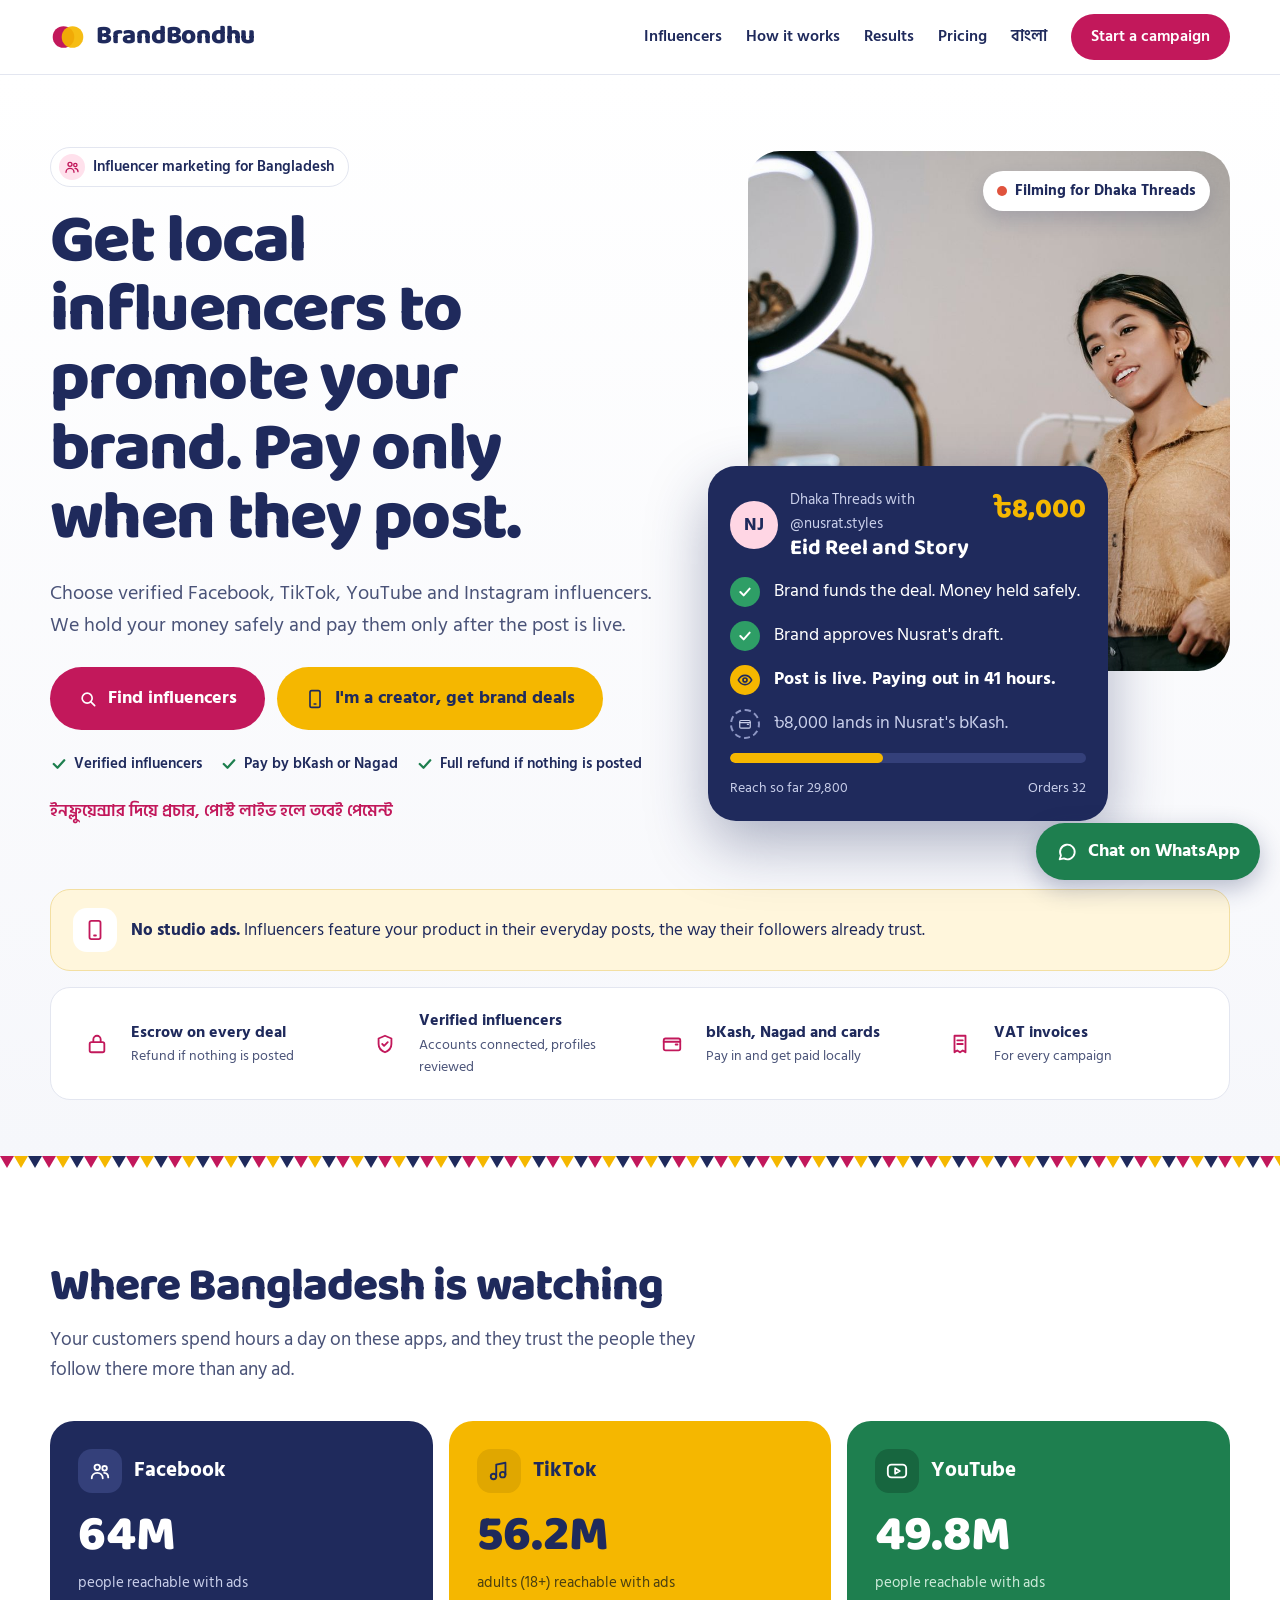
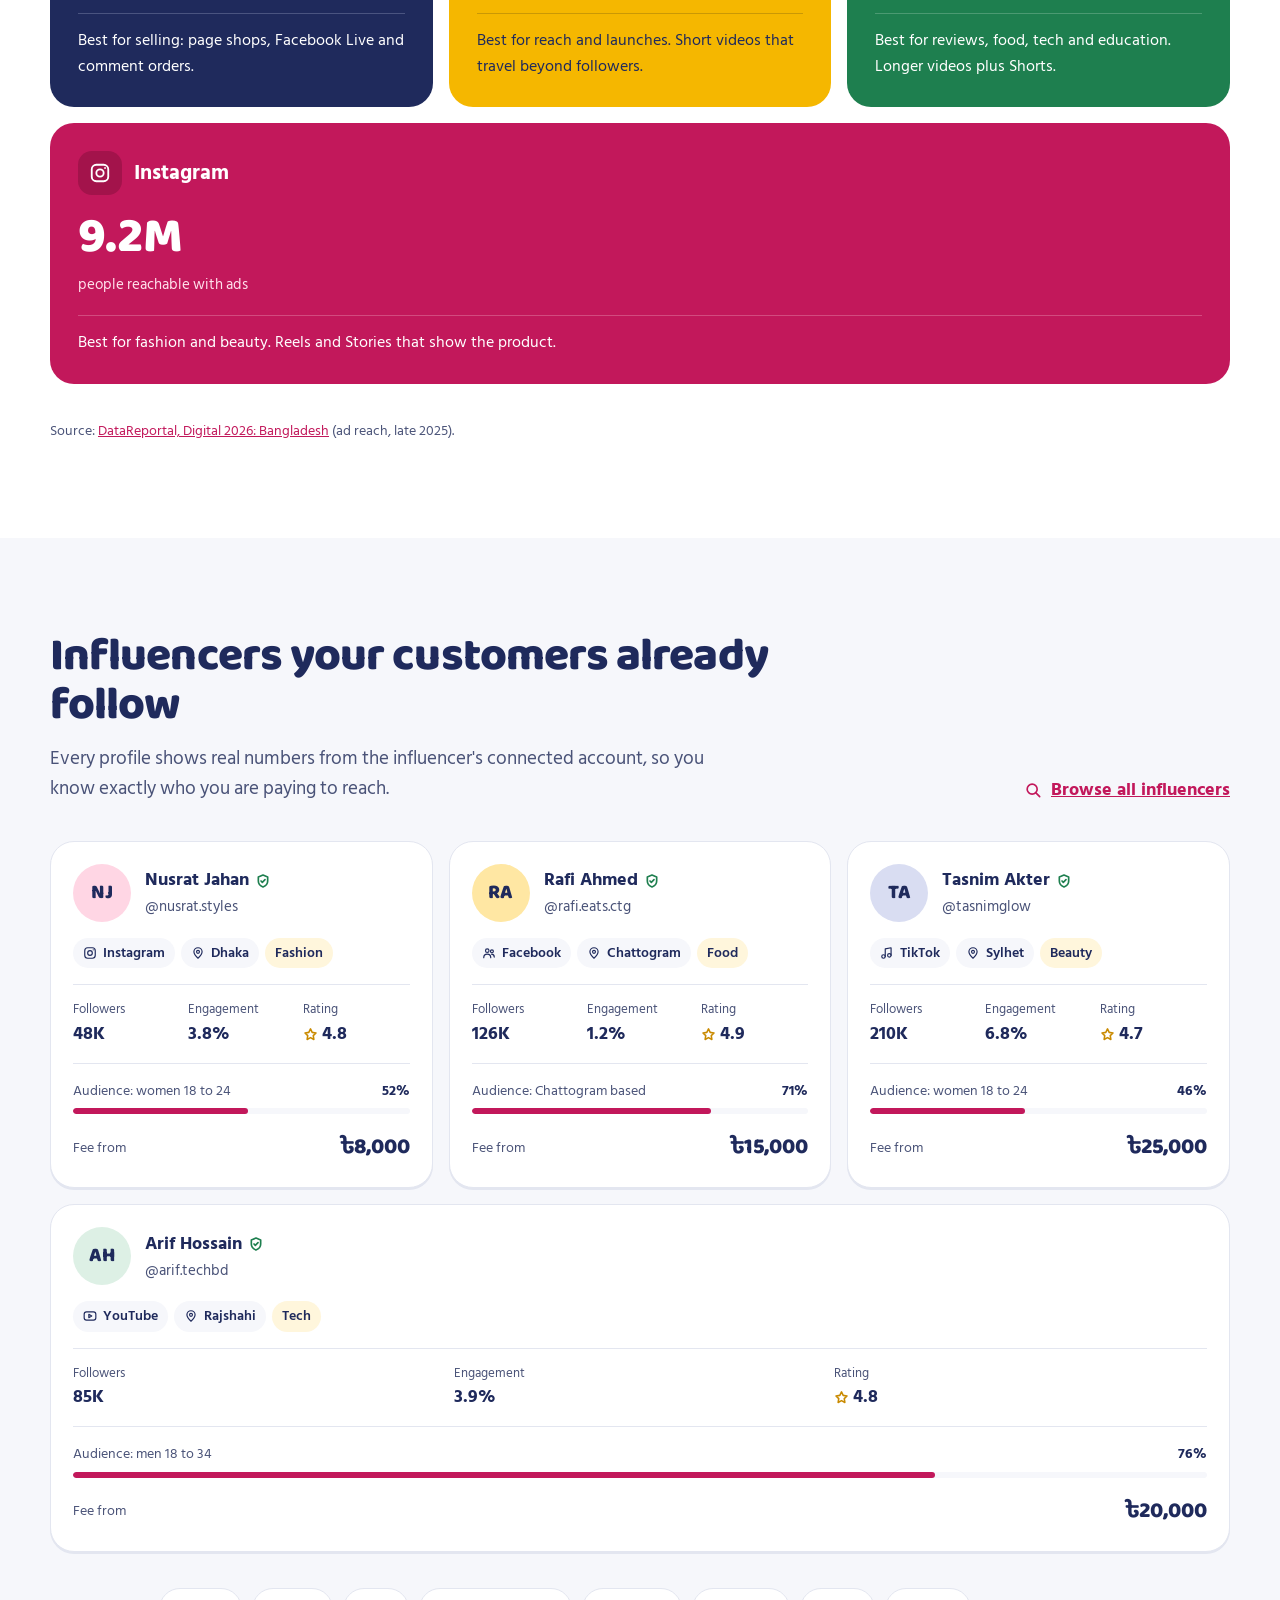
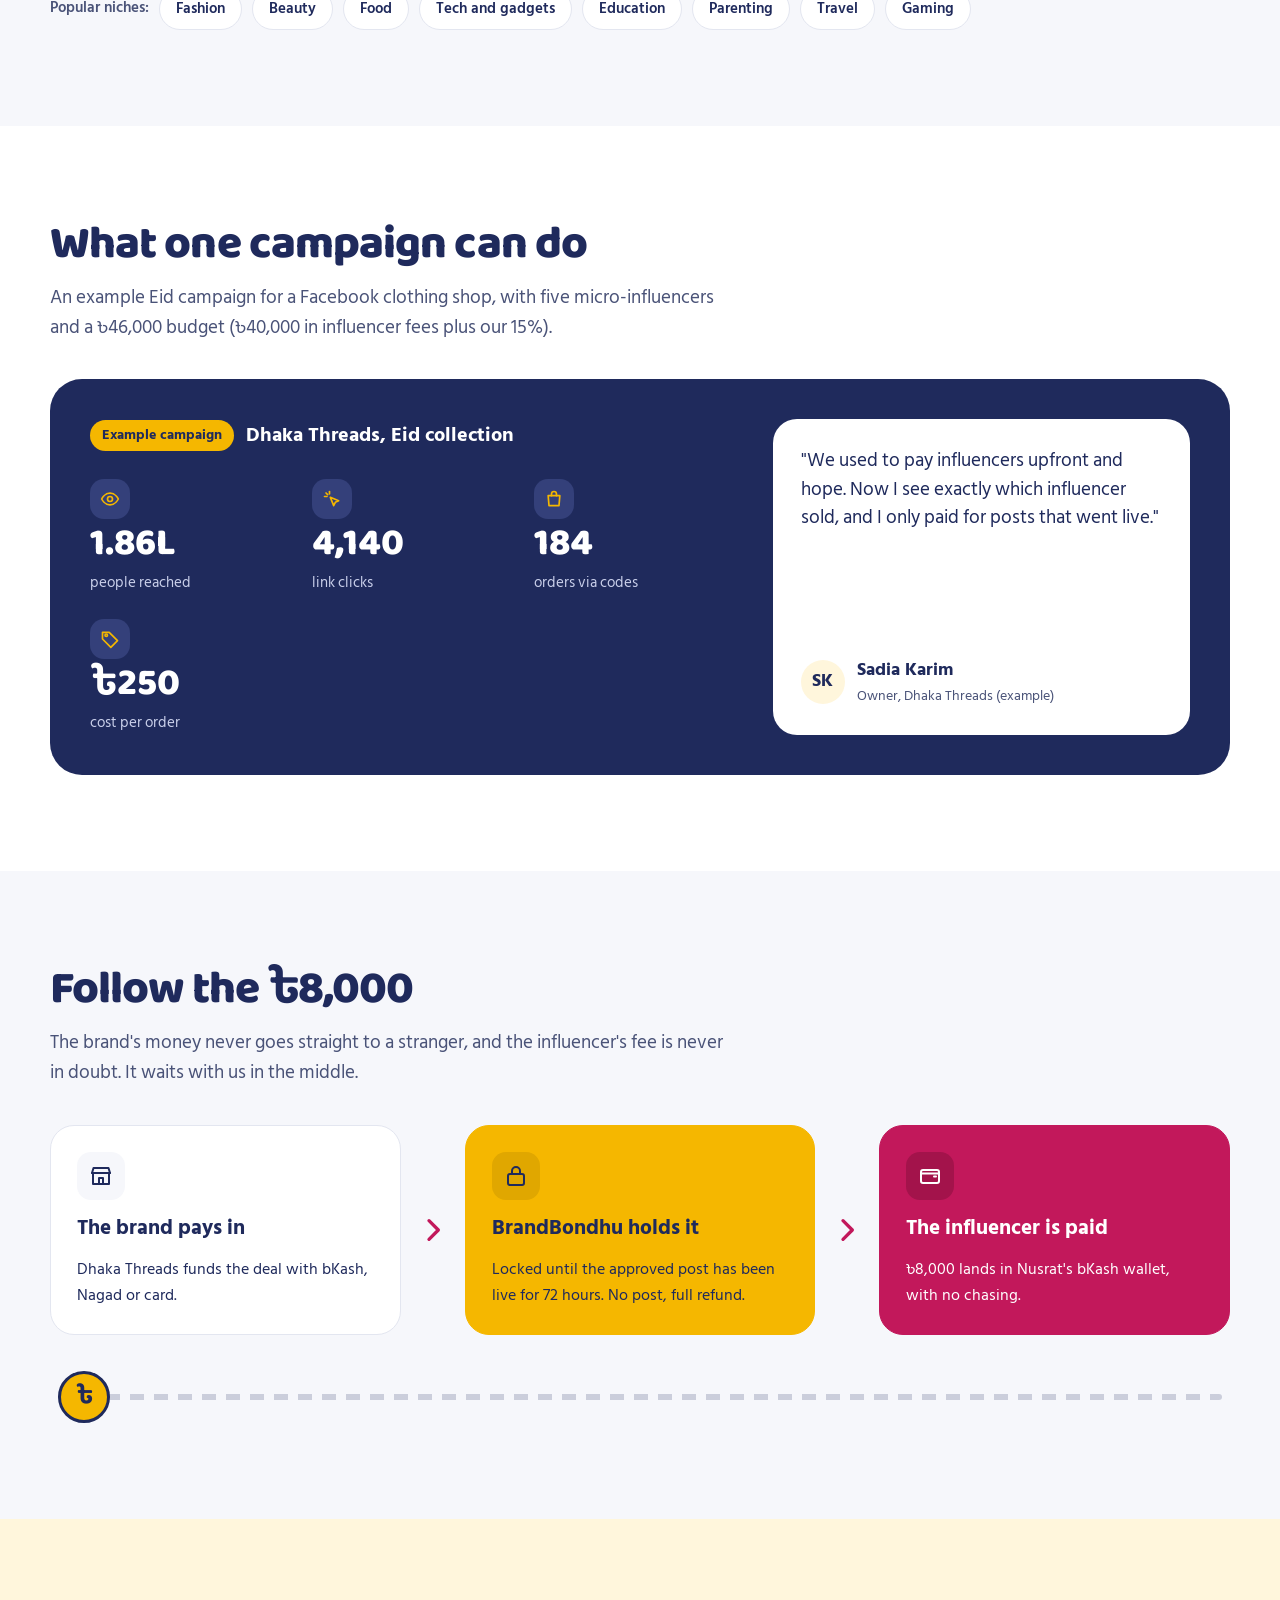
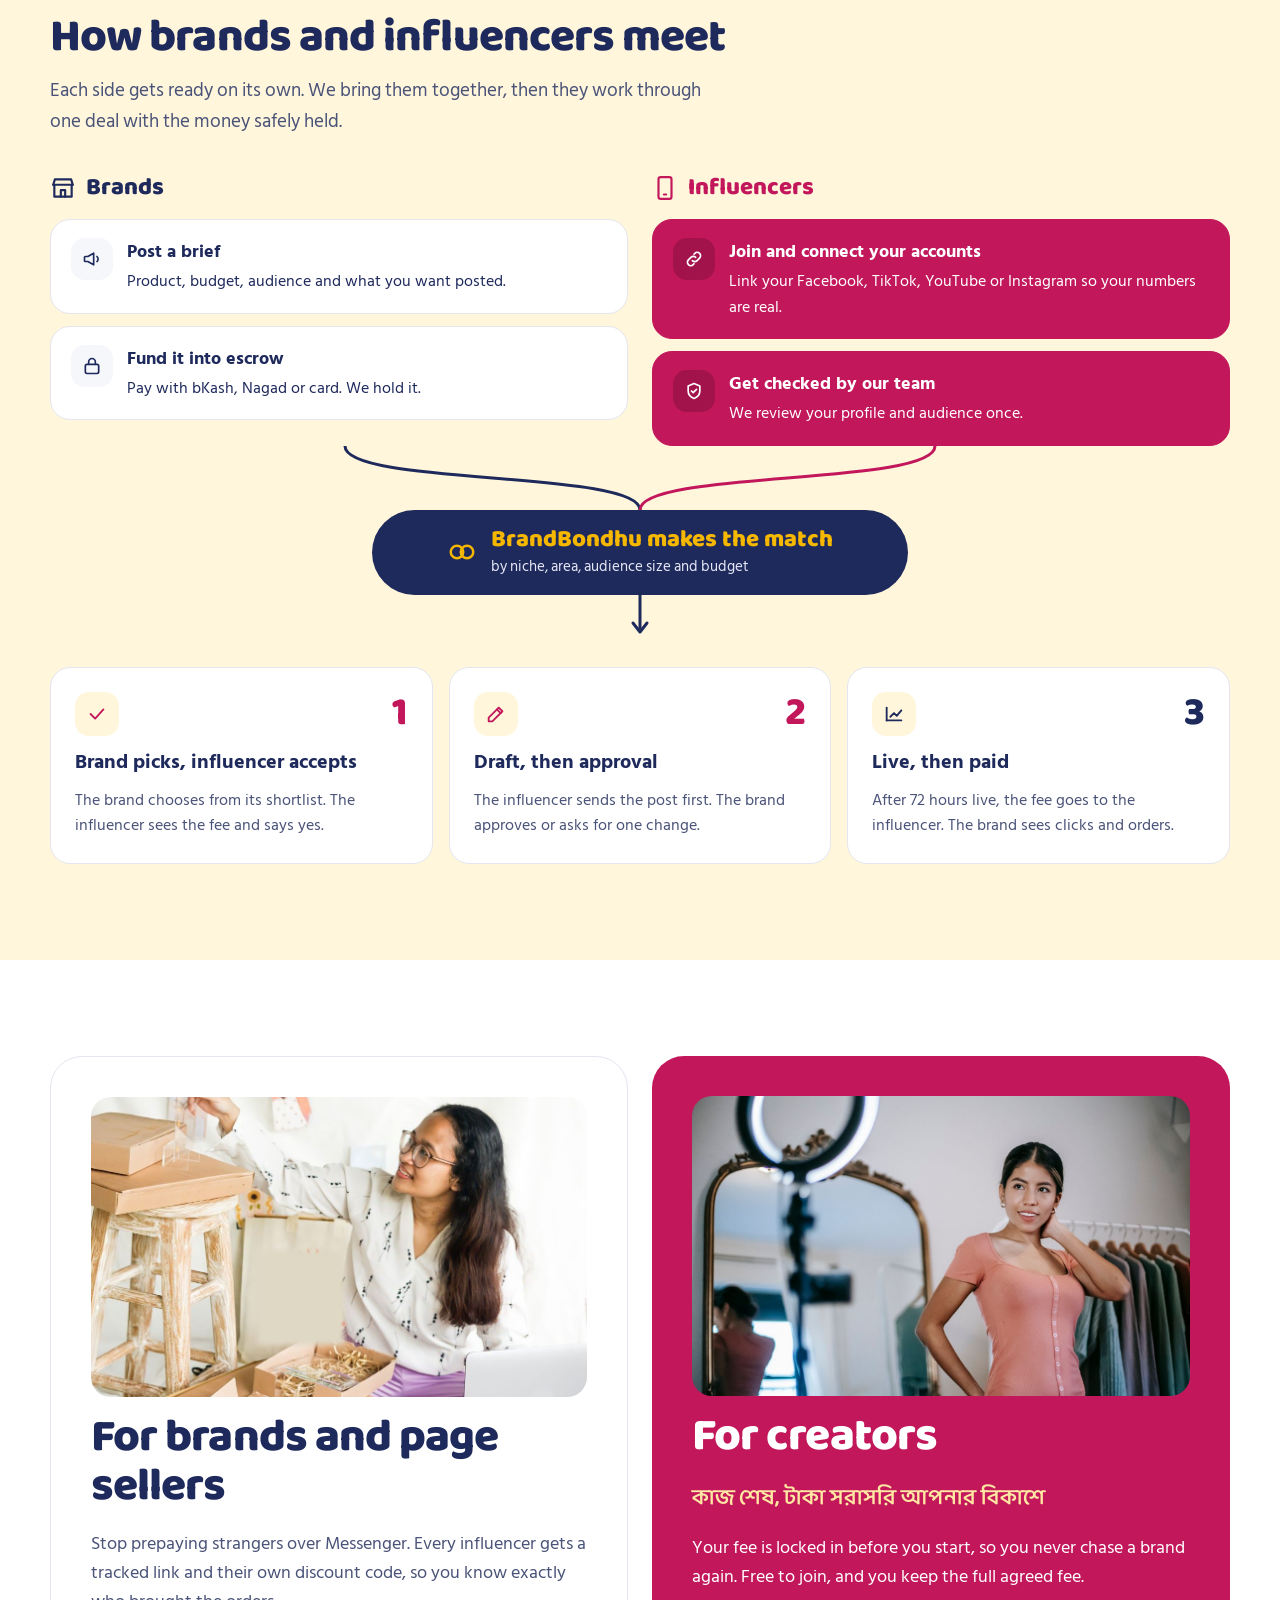
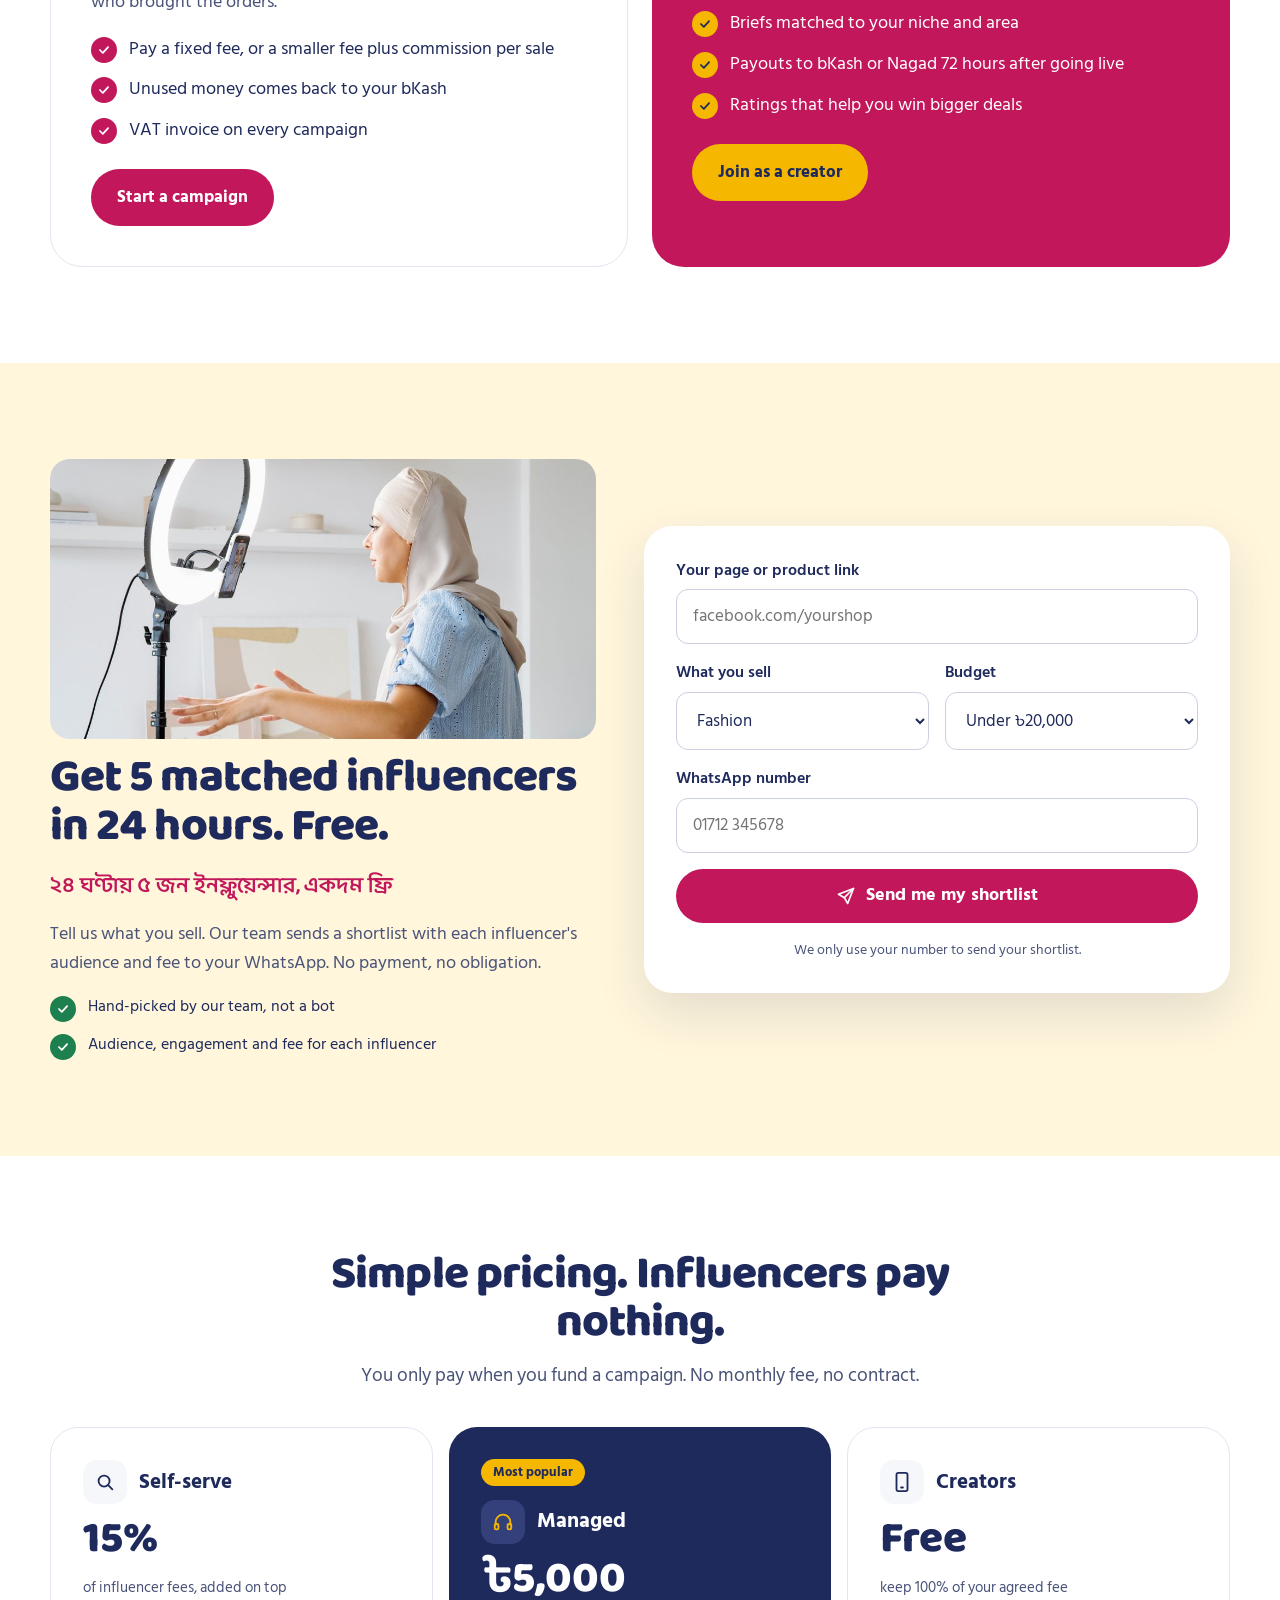
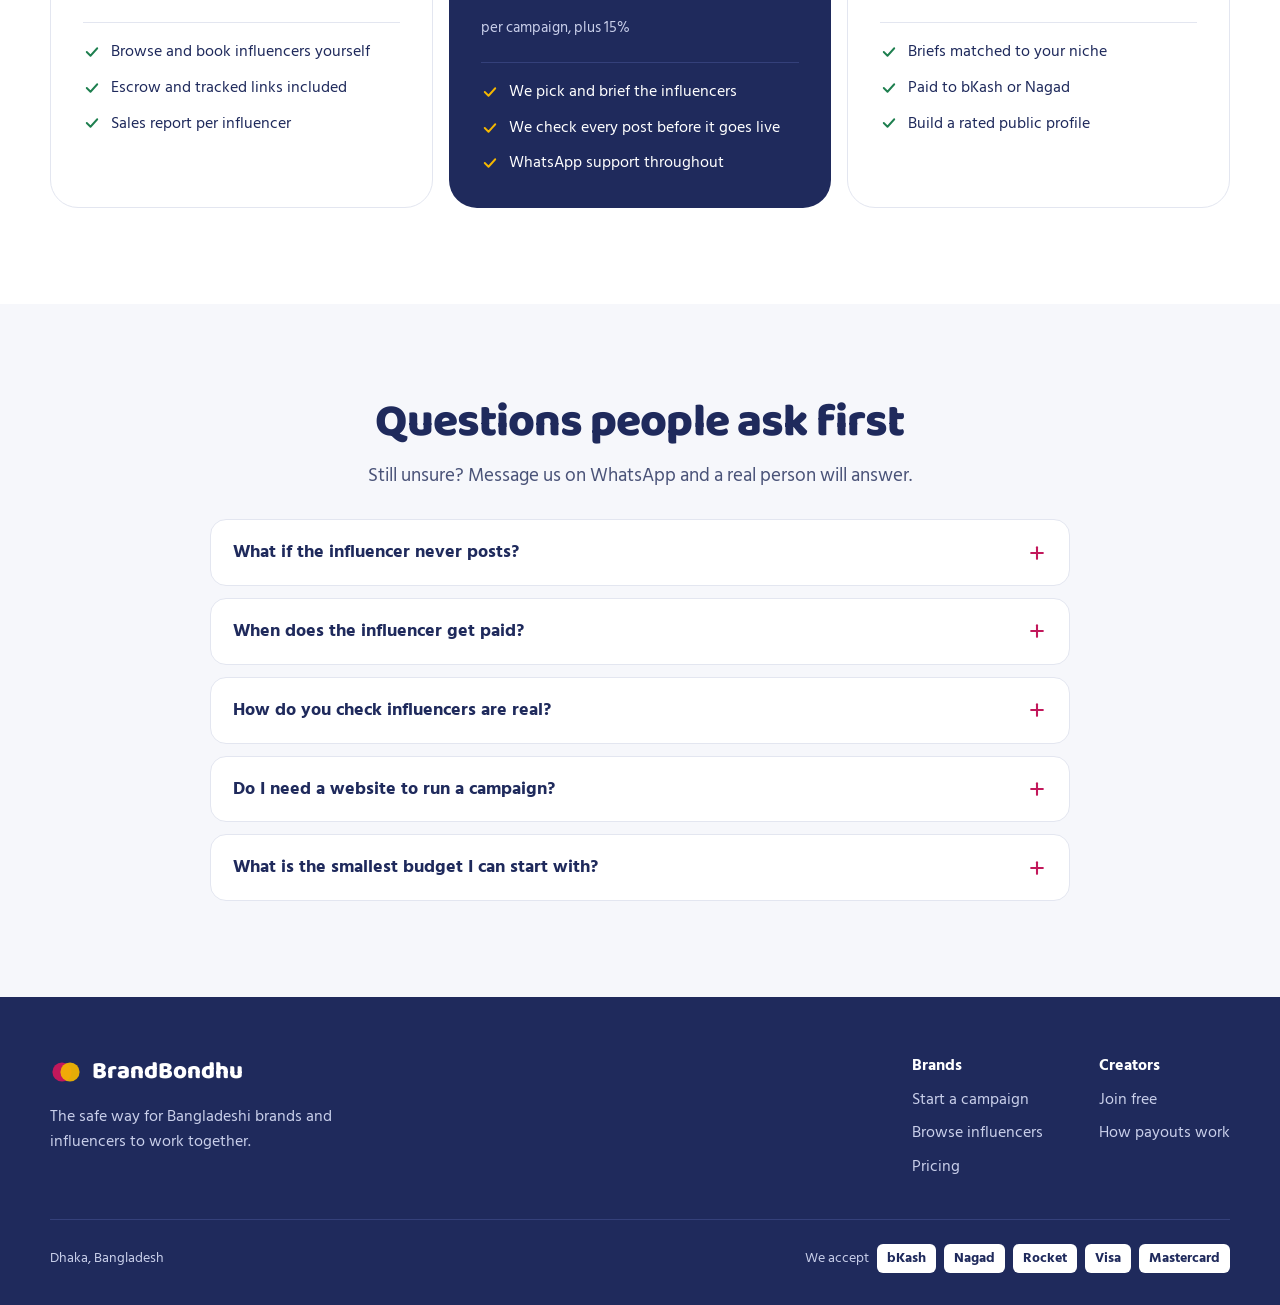
==== commit c5c12ba4: "Make site numbers consistent and realistic for the BD market Example campaign now adds up, with Bran" ====
--- a/index.html
+++ b/index.html
@@ -97,8 +97,8 @@
 <li style="display: flex; align-items: center; gap: 14px; font-weight: 700;"><span style="width: 30px; height: 30px; border-radius: 999px; background: #F5B700; display: flex; align-items: center; justify-content: center; flex: none"><svg width="16" height="16" viewBox="0 0 24 24" fill="none" stroke="#1F2A5C" stroke-width="2.5" stroke-linecap="round" stroke-linejoin="round" aria-hidden="true" style="flex: none"><path d="M2 12s3.5-7 10-7 10 7 10 7-3.5 7-10 7S2 12 2 12z"></path><circle cx="12" cy="12" r="3"></circle></svg></span><span>Post is live. Paying out in 41 hours.</span></li>
 <li style="display: flex; align-items: center; gap: 14px; color: #C9CFEA;"><span style="width: 30px; height: 30px; border-radius: 999px; border: 2px dashed #8E97C4; box-sizing: border-box; display: flex; align-items: center; justify-content: center; flex: none"><svg width="14" height="14" viewBox="0 0 24 24" fill="none" stroke="#C9CFEA" stroke-width="2" stroke-linecap="round" stroke-linejoin="round" aria-hidden="true" style="flex: none"><rect x="3" y="6" width="18" height="13" rx="2"></rect><path d="M16 12.5h2"></path><path d="M3 9.5h18"></path></svg></span><span>৳8,000 lands in Nusrat's bKash.</span></li>
 </ol>
-<div style="height: 10px; background: #34407A; border-radius: 999px; overflow: hidden"><div style="width: 72%; height: 100%; background: #F5B700; border-radius: 999px"></div></div>
-<div style="display: flex; justify-content: space-between; font-size: 14px; color: #C9CFEA"><span>Reach so far 38,400</span><span>Orders 47</span></div>
+<div style="height: 10px; background: #34407A; border-radius: 999px; overflow: hidden"><div style="width: 43%; height: 100%; background: #F5B700; border-radius: 999px"></div></div>
+<div style="display: flex; justify-content: space-between; font-size: 14px; color: #C9CFEA"><span>Reach so far 29,800</span><span>Orders 32</span></div>
 </div>
 </div>
 </div>
@@ -164,12 +164,12 @@
 </div>
 <dl style="margin: 0; display: grid; grid-template-columns: repeat(3, minmax(0, 1fr)); gap: 8px; padding: 14px 0; border-top: 1px solid #E3E6F0; border-bottom: 1px solid #E3E6F0">
 <div><dt style="font-size: 13px; color: #4A5378">Followers</dt><dd style="margin: 0; font-weight: 700; font-size: 18px">48K</dd></div>
-<div><dt style="font-size: 13px; color: #4A5378">Engagement</dt><dd style="margin: 0; font-weight: 700; font-size: 18px">5.1%</dd></div>
+<div><dt style="font-size: 13px; color: #4A5378">Engagement</dt><dd style="margin: 0; font-weight: 700; font-size: 18px">3.8%</dd></div>
 <div><dt style="font-size: 13px; color: #4A5378">Rating</dt><dd style="margin: 0; font-weight: 700; font-size: 18px; display: flex; align-items: center; gap: 4px"><svg width="15" height="15" viewBox="0 0 24 24" fill="none" stroke="#C98A00" stroke-width="2.5" stroke-linecap="round" stroke-linejoin="round" aria-hidden="true" style="flex: none"><path d="M12 3l2.7 5.6 6.1.9-4.4 4.3 1 6.1L12 17l-5.4 2.9 1-6.1L3.2 9.5l6.1-.9z"></path></svg>4.8</dd></div>
 </dl>
 <div style="display: flex; flex-direction: column; gap: 6px">
-<div style="display: flex; justify-content: space-between; font-size: 14px"><span style="color: #4A5378">Audience: women 18 to 24</span><span style="font-weight: 700">64%</span></div>
-<div style="height: 6px; background: #F6F7FB; border-radius: 999px; overflow: hidden"><div style="width: 64%; height: 100%; background: #C2185B; border-radius: 999px"></div></div>
+<div style="display: flex; justify-content: space-between; font-size: 14px"><span style="color: #4A5378">Audience: women 18 to 24</span><span style="font-weight: 700">52%</span></div>
+<div style="height: 6px; background: #F6F7FB; border-radius: 999px; overflow: hidden"><div style="width: 52%; height: 100%; background: #C2185B; border-radius: 999px"></div></div>
 </div>
 <div style="display: flex; justify-content: space-between; align-items: center"><span style="font-size: 14px; color: #4A5378">Fee from</span><span style="font-family: 'Baloo Da 2', 'Hind Siliguri', sans-serif; font-weight: 800; font-size: 22px">৳8,000</span></div>
 </article>
@@ -188,7 +188,7 @@
 </div>
 <dl style="margin: 0; display: grid; grid-template-columns: repeat(3, minmax(0, 1fr)); gap: 8px; padding: 14px 0; border-top: 1px solid #E3E6F0; border-bottom: 1px solid #E3E6F0">
 <div><dt style="font-size: 13px; color: #4A5378">Followers</dt><dd style="margin: 0; font-weight: 700; font-size: 18px">126K</dd></div>
-<div><dt style="font-size: 13px; color: #4A5378">Engagement</dt><dd style="margin: 0; font-weight: 700; font-size: 18px">4.3%</dd></div>
+<div><dt style="font-size: 13px; color: #4A5378">Engagement</dt><dd style="margin: 0; font-weight: 700; font-size: 18px">1.2%</dd></div>
 <div><dt style="font-size: 13px; color: #4A5378">Rating</dt><dd style="margin: 0; font-weight: 700; font-size: 18px; display: flex; align-items: center; gap: 4px"><svg width="15" height="15" viewBox="0 0 24 24" fill="none" stroke="#C98A00" stroke-width="2.5" stroke-linecap="round" stroke-linejoin="round" aria-hidden="true" style="flex: none"><path d="M12 3l2.7 5.6 6.1.9-4.4 4.3 1 6.1L12 17l-5.4 2.9 1-6.1L3.2 9.5l6.1-.9z"></path></svg>4.9</dd></div>
 </dl>
 <div style="display: flex; flex-direction: column; gap: 6px">
@@ -216,8 +216,8 @@
 <div><dt style="font-size: 13px; color: #4A5378">Rating</dt><dd style="margin: 0; font-weight: 700; font-size: 18px; display: flex; align-items: center; gap: 4px"><svg width="15" height="15" viewBox="0 0 24 24" fill="none" stroke="#C98A00" stroke-width="2.5" stroke-linecap="round" stroke-linejoin="round" aria-hidden="true" style="flex: none"><path d="M12 3l2.7 5.6 6.1.9-4.4 4.3 1 6.1L12 17l-5.4 2.9 1-6.1L3.2 9.5l6.1-.9z"></path></svg>4.7</dd></div>
 </dl>
 <div style="display: flex; flex-direction: column; gap: 6px">
-<div style="display: flex; justify-content: space-between; font-size: 14px"><span style="color: #4A5378">Audience: women 18 to 24</span><span style="font-weight: 700">58%</span></div>
-<div style="height: 6px; background: #F6F7FB; border-radius: 999px; overflow: hidden"><div style="width: 58%; height: 100%; background: #C2185B; border-radius: 999px"></div></div>
+<div style="display: flex; justify-content: space-between; font-size: 14px"><span style="color: #4A5378">Audience: women 18 to 24</span><span style="font-weight: 700">46%</span></div>
+<div style="height: 6px; background: #F6F7FB; border-radius: 999px; overflow: hidden"><div style="width: 46%; height: 100%; background: #C2185B; border-radius: 999px"></div></div>
 </div>
 <div style="display: flex; justify-content: space-between; align-items: center"><span style="font-size: 14px; color: #4A5378">Fee from</span><span style="font-family: 'Baloo Da 2', 'Hind Siliguri', sans-serif; font-weight: 800; font-size: 22px">৳25,000</span></div>
 </article>
@@ -251,15 +251,15 @@
 <a href="#shortlist" style="background: #FFFFFF; border: 1px solid #E3E6F0; color: #1F2A5C; text-decoration: none; padding: 8px 16px; border-radius: 999px">Fashion</a><a href="#shortlist" style="background: #FFFFFF; border: 1px solid #E3E6F0; color: #1F2A5C; text-decoration: none; padding: 8px 16px; border-radius: 999px">Beauty</a><a href="#shortlist" style="background: #FFFFFF; border: 1px solid #E3E6F0; color: #1F2A5C; text-decoration: none; padding: 8px 16px; border-radius: 999px">Food</a><a href="#shortlist" style="background: #FFFFFF; border: 1px solid #E3E6F0; color: #1F2A5C; text-decoration: none; padding: 8px 16px; border-radius: 999px">Tech and gadgets</a><a href="#shortlist" style="background: #FFFFFF; border: 1px solid #E3E6F0; color: #1F2A5C; text-decoration: none; padding: 8px 16px; border-radius: 999px">Education</a><a href="#shortlist" style="background: #FFFFFF; border: 1px solid #E3E6F0; color: #1F2A5C; text-decoration: none; padding: 8px 16px; border-radius: 999px">Parenting</a><a href="#shortlist" style="background: #FFFFFF; border: 1px solid #E3E6F0; color: #1F2A5C; text-decoration: none; padding: 8px 16px; border-radius: 999px">Travel</a><a href="#shortlist" style="background: #FFFFFF; border: 1px solid #E3E6F0; color: #1F2A5C; text-decoration: none; padding: 8px 16px; border-radius: 999px">Gaming</a></div>
 </div></section>
 <section id="results" aria-labelledby="res-title"><div class="bb-sec" style="max-width: 1180px; margin: 0 auto; padding: 96px 24px; display: flex; flex-direction: column; gap: 36px">
-<div style="display: flex; flex-direction: column; gap: 12px; max-width: 760px; "><h2 id="res-title" style="margin: 0; font-family: 'Baloo Da 2', 'Hind Siliguri', sans-serif; font-weight: 800; font-size: clamp(32px, 3.8vw, 46px); line-height: 1.06; letter-spacing: -0.02em">What one campaign can do</h2><p style="margin: 0; color: #4A5378; font-size: 19px; max-width: 36em">An example Eid campaign for a Facebook clothing shop, with five micro-influencers and a ৳40,000 budget.</p></div>
+<div style="display: flex; flex-direction: column; gap: 12px; max-width: 760px; "><h2 id="res-title" style="margin: 0; font-family: 'Baloo Da 2', 'Hind Siliguri', sans-serif; font-weight: 800; font-size: clamp(32px, 3.8vw, 46px); line-height: 1.06; letter-spacing: -0.02em">What one campaign can do</h2><p style="margin: 0; color: #4A5378; font-size: 19px; max-width: 36em">An example Eid campaign for a Facebook clothing shop, with five micro-influencers and a ৳46,000 budget (৳40,000 in influencer fees plus our 15%).</p></div>
 <div class="bb-pad" style="background: #1F2A5C; border-radius: 32px; padding: 40px; display: flex; flex-wrap: wrap; gap: 40px; align-items: stretch">
 <div style="flex: 2 1 520px; min-width: 0; display: flex; flex-direction: column; gap: 28px">
 <div style="display: flex; align-items: center; gap: 12px; flex-wrap: wrap"><span style="background: #F5B700; color: #1F2A5C; font-weight: 700; font-size: 14px; padding: 4px 12px; border-radius: 999px">Example campaign</span><span style="color: #FFFFFF; font-weight: 700; font-size: 20px">Dhaka Threads, Eid collection</span></div>
 <div style="display: flex; flex-wrap: wrap; gap: 24px">
 <div style="flex: 1 1 150px; display: flex; flex-direction: column; gap: 6px"><span style="width: 40px; height: 40px; border-radius: 14px; background: #34407A; display: flex; align-items: center; justify-content: center; flex: none"><svg width="20" height="20" viewBox="0 0 24 24" fill="none" stroke="#F5B700" stroke-width="2" stroke-linecap="round" stroke-linejoin="round" aria-hidden="true" style="flex: none"><path d="M2 12s3.5-7 10-7 10 7 10 7-3.5 7-10 7S2 12 2 12z"></path><circle cx="12" cy="12" r="3"></circle></svg></span><div style="font-family: 'Baloo Da 2', 'Hind Siliguri', sans-serif; font-weight: 800; font-size: 38px; line-height: 1.05; color: #FFFFFF">1.86L</div><div style="font-size: 15px; color: #C9CFEA">people reached</div></div>
-<div style="flex: 1 1 150px; display: flex; flex-direction: column; gap: 6px"><span style="width: 40px; height: 40px; border-radius: 14px; background: #34407A; display: flex; align-items: center; justify-content: center; flex: none"><svg width="20" height="20" viewBox="0 0 24 24" fill="none" stroke="#F5B700" stroke-width="2" stroke-linecap="round" stroke-linejoin="round" aria-hidden="true" style="flex: none"><path d="M9 3v3"></path><path d="M3 9h3"></path><path d="M4.8 4.8l2 2"></path><path d="M10 10l10 4-4 2-2 4z"></path></svg></span><div style="font-family: 'Baloo Da 2', 'Hind Siliguri', sans-serif; font-weight: 800; font-size: 38px; line-height: 1.05; color: #FFFFFF">4,920</div><div style="font-size: 15px; color: #C9CFEA">link clicks</div></div>
-<div style="flex: 1 1 150px; display: flex; flex-direction: column; gap: 6px"><span style="width: 40px; height: 40px; border-radius: 14px; background: #34407A; display: flex; align-items: center; justify-content: center; flex: none"><svg width="20" height="20" viewBox="0 0 24 24" fill="none" stroke="#F5B700" stroke-width="2" stroke-linecap="round" stroke-linejoin="round" aria-hidden="true" style="flex: none"><path d="M5 8h14l-1 12H6z"></path><path d="M9 8V6a3 3 0 0 1 6 0v2"></path></svg></span><div style="font-family: 'Baloo Da 2', 'Hind Siliguri', sans-serif; font-weight: 800; font-size: 38px; line-height: 1.05; color: #FFFFFF">212</div><div style="font-size: 15px; color: #C9CFEA">orders via codes</div></div>
-<div style="flex: 1 1 150px; display: flex; flex-direction: column; gap: 6px"><span style="width: 40px; height: 40px; border-radius: 14px; background: #34407A; display: flex; align-items: center; justify-content: center; flex: none"><svg width="20" height="20" viewBox="0 0 24 24" fill="none" stroke="#F5B700" stroke-width="2" stroke-linecap="round" stroke-linejoin="round" aria-hidden="true" style="flex: none"><path d="M3 12V4h8l10 10-8 8z"></path><circle cx="7.5" cy="7.5" r="1.5"></circle></svg></span><div style="font-family: 'Baloo Da 2', 'Hind Siliguri', sans-serif; font-weight: 800; font-size: 38px; line-height: 1.05; color: #FFFFFF">৳189</div><div style="font-size: 15px; color: #C9CFEA">cost per order</div></div>
+<div style="flex: 1 1 150px; display: flex; flex-direction: column; gap: 6px"><span style="width: 40px; height: 40px; border-radius: 14px; background: #34407A; display: flex; align-items: center; justify-content: center; flex: none"><svg width="20" height="20" viewBox="0 0 24 24" fill="none" stroke="#F5B700" stroke-width="2" stroke-linecap="round" stroke-linejoin="round" aria-hidden="true" style="flex: none"><path d="M9 3v3"></path><path d="M3 9h3"></path><path d="M4.8 4.8l2 2"></path><path d="M10 10l10 4-4 2-2 4z"></path></svg></span><div style="font-family: 'Baloo Da 2', 'Hind Siliguri', sans-serif; font-weight: 800; font-size: 38px; line-height: 1.05; color: #FFFFFF">4,140</div><div style="font-size: 15px; color: #C9CFEA">link clicks</div></div>
+<div style="flex: 1 1 150px; display: flex; flex-direction: column; gap: 6px"><span style="width: 40px; height: 40px; border-radius: 14px; background: #34407A; display: flex; align-items: center; justify-content: center; flex: none"><svg width="20" height="20" viewBox="0 0 24 24" fill="none" stroke="#F5B700" stroke-width="2" stroke-linecap="round" stroke-linejoin="round" aria-hidden="true" style="flex: none"><path d="M5 8h14l-1 12H6z"></path><path d="M9 8V6a3 3 0 0 1 6 0v2"></path></svg></span><div style="font-family: 'Baloo Da 2', 'Hind Siliguri', sans-serif; font-weight: 800; font-size: 38px; line-height: 1.05; color: #FFFFFF">184</div><div style="font-size: 15px; color: #C9CFEA">orders via codes</div></div>
+<div style="flex: 1 1 150px; display: flex; flex-direction: column; gap: 6px"><span style="width: 40px; height: 40px; border-radius: 14px; background: #34407A; display: flex; align-items: center; justify-content: center; flex: none"><svg width="20" height="20" viewBox="0 0 24 24" fill="none" stroke="#F5B700" stroke-width="2" stroke-linecap="round" stroke-linejoin="round" aria-hidden="true" style="flex: none"><path d="M3 12V4h8l10 10-8 8z"></path><circle cx="7.5" cy="7.5" r="1.5"></circle></svg></span><div style="font-family: 'Baloo Da 2', 'Hind Siliguri', sans-serif; font-weight: 800; font-size: 38px; line-height: 1.05; color: #FFFFFF">৳250</div><div style="font-size: 15px; color: #C9CFEA">cost per order</div></div>
 </div>
 </div>
 <figure style="flex: 1 1 300px; min-width: 0; margin: 0; background: #FFFFFF; border-radius: 24px; padding: 28px; display: flex; flex-direction: column; gap: 16px; justify-content: space-between">
@@ -329,7 +329,7 @@
 <p style="margin: 0">Your fee is locked in before you start, so you never chase a brand again. Free to join, and you keep the full agreed fee.</p>
 <ul style="margin: 0; padding: 0; list-style: none; display: flex; flex-direction: column; gap: 12px">
 <li style="display: flex; gap: 12px; align-items: flex-start"><span style="width: 26px; height: 26px; border-radius: 999px; background: #F5B700; display: flex; align-items: center; justify-content: center; flex: none; margin-top: 2px"><svg width="14" height="14" viewBox="0 0 24 24" fill="none" stroke="#1F2A5C" stroke-width="3" stroke-linecap="round" stroke-linejoin="round" aria-hidden="true" style="flex: none"><path d="M5 12l5 5 9-10"></path></svg></span><span>Briefs matched to your niche and area</span></li>
-<li style="display: flex; gap: 12px; align-items: flex-start"><span style="width: 26px; height: 26px; border-radius: 999px; background: #F5B700; display: flex; align-items: center; justify-content: center; flex: none; margin-top: 2px"><svg width="14" height="14" viewBox="0 0 24 24" fill="none" stroke="#1F2A5C" stroke-width="3" stroke-linecap="round" stroke-linejoin="round" aria-hidden="true" style="flex: none"><path d="M5 12l5 5 9-10"></path></svg></span><span>Payouts to bKash or Nagad within 72 hours of going live</span></li>
+<li style="display: flex; gap: 12px; align-items: flex-start"><span style="width: 26px; height: 26px; border-radius: 999px; background: #F5B700; display: flex; align-items: center; justify-content: center; flex: none; margin-top: 2px"><svg width="14" height="14" viewBox="0 0 24 24" fill="none" stroke="#1F2A5C" stroke-width="3" stroke-linecap="round" stroke-linejoin="round" aria-hidden="true" style="flex: none"><path d="M5 12l5 5 9-10"></path></svg></span><span>Payouts to bKash or Nagad 72 hours after going live</span></li>
 <li style="display: flex; gap: 12px; align-items: flex-start"><span style="width: 26px; height: 26px; border-radius: 999px; background: #F5B700; display: flex; align-items: center; justify-content: center; flex: none; margin-top: 2px"><svg width="14" height="14" viewBox="0 0 24 24" fill="none" stroke="#1F2A5C" stroke-width="3" stroke-linecap="round" stroke-linejoin="round" aria-hidden="true" style="flex: none"><path d="M5 12l5 5 9-10"></path></svg></span><span>Ratings that help you win bigger deals</span></li>
 </ul>
 <div><a href="https://wa.me/8801712345678?text=Hi%20BrandBondhu%2C%20I%20am%20a%20creator%20and%20want%20to%20join." target="_blank" rel="noopener" style="background: #F5B700; color: #1F2A5C; text-decoration: none; padding: 15px 26px; border-radius: 999px; font-weight: 700; font-size: 17px; display: inline-flex; align-items: center; gap: 10px; margin-top: 6px">Join as a creator</a></div>
@@ -361,7 +361,7 @@
 <div style="display: flex; flex-direction: column; gap: 12px; max-width: 760px; align-items: center; text-align: center; margin: 0 auto;"><h2 id="pr-title" style="margin: 0; font-family: 'Baloo Da 2', 'Hind Siliguri', sans-serif; font-weight: 800; font-size: clamp(32px, 3.8vw, 46px); line-height: 1.06; letter-spacing: -0.02em">Simple pricing. Influencers pay nothing.</h2><p style="margin: 0; color: #4A5378; font-size: 19px; max-width: 36em">You only pay when you fund a campaign. No monthly fee, no contract.</p></div>
 <div style="display: flex; flex-wrap: wrap; gap: 16px; align-items: stretch">
 <div style="flex: 1 1 300px; min-width: 0; background: #FFFFFF; color: #1F2A5C; border: 1px solid #E3E6F0; border-radius: 28px; padding: 32px; display: flex; flex-direction: column; gap: 14px"><div style="display: flex; align-items: center; gap: 12px"><span style="width: 44px; height: 44px; border-radius: 14px; background: #F6F7FB; display: flex; align-items: center; justify-content: center; flex: none"><svg width="22" height="22" viewBox="0 0 24 24" fill="none" stroke="#1F2A5C" stroke-width="2" stroke-linecap="round" stroke-linejoin="round" aria-hidden="true" style="flex: none"><circle cx="11" cy="11" r="6"></circle><path d="M20 20l-4.5-4.5"></path></svg></span><h3 style="margin: 0; font-size: 21px; font-weight: 700">Self-serve</h3></div><div style="font-family: 'Baloo Da 2', 'Hind Siliguri', sans-serif; font-weight: 800; font-size: 44px; line-height: 1">15%</div><div style="font-size: 15px; color: #4A5378">of influencer fees, added on top</div><ul style="margin: 8px 0 0; padding: 16px 0 0; border-top: 1px solid #E3E6F0; list-style: none; display: flex; flex-direction: column; gap: 10px; font-size: 16px"><li style="display: flex; gap: 10px; align-items: center"><svg width="18" height="18" viewBox="0 0 24 24" fill="none" stroke="#1E7F4F" stroke-width="2.5" stroke-linecap="round" stroke-linejoin="round" aria-hidden="true" style="flex: none"><path d="M5 12l5 5 9-10"></path></svg><span>Browse and book influencers yourself</span></li><li style="display: flex; gap: 10px; align-items: center"><svg width="18" height="18" viewBox="0 0 24 24" fill="none" stroke="#1E7F4F" stroke-width="2.5" stroke-linecap="round" stroke-linejoin="round" aria-hidden="true" style="flex: none"><path d="M5 12l5 5 9-10"></path></svg><span>Escrow and tracked links included</span></li><li style="display: flex; gap: 10px; align-items: center"><svg width="18" height="18" viewBox="0 0 24 24" fill="none" stroke="#1E7F4F" stroke-width="2.5" stroke-linecap="round" stroke-linejoin="round" aria-hidden="true" style="flex: none"><path d="M5 12l5 5 9-10"></path></svg><span>Sales report per influencer</span></li></ul></div>
-<div style="flex: 1 1 300px; min-width: 0; background: #1F2A5C; color: #FFFFFF; border: none; border-radius: 28px; padding: 32px; display: flex; flex-direction: column; gap: 14px"><span style="align-self: flex-start; background: #F5B700; color: #1F2A5C; font-weight: 700; font-size: 13px; padding: 3px 12px; border-radius: 999px">Most popular</span><div style="display: flex; align-items: center; gap: 12px"><span style="width: 44px; height: 44px; border-radius: 14px; background: #34407A; display: flex; align-items: center; justify-content: center; flex: none"><svg width="22" height="22" viewBox="0 0 24 24" fill="none" stroke="#F5B700" stroke-width="2" stroke-linecap="round" stroke-linejoin="round" aria-hidden="true" style="flex: none"><path d="M4 15v-3a8 8 0 0 1 16 0v3"></path><rect x="3" y="14" width="4" height="6" rx="1.5"></rect><rect x="17" y="14" width="4" height="6" rx="1.5"></rect></svg></span><h3 style="margin: 0; font-size: 21px; font-weight: 700">Managed</h3></div><div style="font-family: 'Baloo Da 2', 'Hind Siliguri', sans-serif; font-weight: 800; font-size: 44px; line-height: 1">৳15,000</div><div style="font-size: 15px; color: #C9CFEA">per campaign, plus 15%</div><ul style="margin: 8px 0 0; padding: 16px 0 0; border-top: 1px solid #34407A; list-style: none; display: flex; flex-direction: column; gap: 10px; font-size: 16px"><li style="display: flex; gap: 10px; align-items: center"><svg width="18" height="18" viewBox="0 0 24 24" fill="none" stroke="#F5B700" stroke-width="2.5" stroke-linecap="round" stroke-linejoin="round" aria-hidden="true" style="flex: none"><path d="M5 12l5 5 9-10"></path></svg><span>We pick and brief the influencers</span></li><li style="display: flex; gap: 10px; align-items: center"><svg width="18" height="18" viewBox="0 0 24 24" fill="none" stroke="#F5B700" stroke-width="2.5" stroke-linecap="round" stroke-linejoin="round" aria-hidden="true" style="flex: none"><path d="M5 12l5 5 9-10"></path></svg><span>We check every post before it goes live</span></li><li style="display: flex; gap: 10px; align-items: center"><svg width="18" height="18" viewBox="0 0 24 24" fill="none" stroke="#F5B700" stroke-width="2.5" stroke-linecap="round" stroke-linejoin="round" aria-hidden="true" style="flex: none"><path d="M5 12l5 5 9-10"></path></svg><span>WhatsApp support throughout</span></li></ul></div>
+<div style="flex: 1 1 300px; min-width: 0; background: #1F2A5C; color: #FFFFFF; border: none; border-radius: 28px; padding: 32px; display: flex; flex-direction: column; gap: 14px"><span style="align-self: flex-start; background: #F5B700; color: #1F2A5C; font-weight: 700; font-size: 13px; padding: 3px 12px; border-radius: 999px">Most popular</span><div style="display: flex; align-items: center; gap: 12px"><span style="width: 44px; height: 44px; border-radius: 14px; background: #34407A; display: flex; align-items: center; justify-content: center; flex: none"><svg width="22" height="22" viewBox="0 0 24 24" fill="none" stroke="#F5B700" stroke-width="2" stroke-linecap="round" stroke-linejoin="round" aria-hidden="true" style="flex: none"><path d="M4 15v-3a8 8 0 0 1 16 0v3"></path><rect x="3" y="14" width="4" height="6" rx="1.5"></rect><rect x="17" y="14" width="4" height="6" rx="1.5"></rect></svg></span><h3 style="margin: 0; font-size: 21px; font-weight: 700">Managed</h3></div><div style="font-family: 'Baloo Da 2', 'Hind Siliguri', sans-serif; font-weight: 800; font-size: 44px; line-height: 1">৳5,000</div><div style="font-size: 15px; color: #C9CFEA">per campaign, plus 15%</div><ul style="margin: 8px 0 0; padding: 16px 0 0; border-top: 1px solid #34407A; list-style: none; display: flex; flex-direction: column; gap: 10px; font-size: 16px"><li style="display: flex; gap: 10px; align-items: center"><svg width="18" height="18" viewBox="0 0 24 24" fill="none" stroke="#F5B700" stroke-width="2.5" stroke-linecap="round" stroke-linejoin="round" aria-hidden="true" style="flex: none"><path d="M5 12l5 5 9-10"></path></svg><span>We pick and brief the influencers</span></li><li style="display: flex; gap: 10px; align-items: center"><svg width="18" height="18" viewBox="0 0 24 24" fill="none" stroke="#F5B700" stroke-width="2.5" stroke-linecap="round" stroke-linejoin="round" aria-hidden="true" style="flex: none"><path d="M5 12l5 5 9-10"></path></svg><span>We check every post before it goes live</span></li><li style="display: flex; gap: 10px; align-items: center"><svg width="18" height="18" viewBox="0 0 24 24" fill="none" stroke="#F5B700" stroke-width="2.5" stroke-linecap="round" stroke-linejoin="round" aria-hidden="true" style="flex: none"><path d="M5 12l5 5 9-10"></path></svg><span>WhatsApp support throughout</span></li></ul></div>
 <div style="flex: 1 1 300px; min-width: 0; background: #FFFFFF; color: #1F2A5C; border: 1px solid #E3E6F0; border-radius: 28px; padding: 32px; display: flex; flex-direction: column; gap: 14px"><div style="display: flex; align-items: center; gap: 12px"><span style="width: 44px; height: 44px; border-radius: 14px; background: #F6F7FB; display: flex; align-items: center; justify-content: center; flex: none"><svg width="22" height="22" viewBox="0 0 24 24" fill="none" stroke="#1F2A5C" stroke-width="2" stroke-linecap="round" stroke-linejoin="round" aria-hidden="true" style="flex: none"><rect x="6" y="2" width="12" height="20" rx="2"></rect><path d="M11 18h2"></path></svg></span><h3 style="margin: 0; font-size: 21px; font-weight: 700">Creators</h3></div><div style="font-family: 'Baloo Da 2', 'Hind Siliguri', sans-serif; font-weight: 800; font-size: 44px; line-height: 1">Free</div><div style="font-size: 15px; color: #4A5378">keep 100% of your agreed fee</div><ul style="margin: 8px 0 0; padding: 16px 0 0; border-top: 1px solid #E3E6F0; list-style: none; display: flex; flex-direction: column; gap: 10px; font-size: 16px"><li style="display: flex; gap: 10px; align-items: center"><svg width="18" height="18" viewBox="0 0 24 24" fill="none" stroke="#1E7F4F" stroke-width="2.5" stroke-linecap="round" stroke-linejoin="round" aria-hidden="true" style="flex: none"><path d="M5 12l5 5 9-10"></path></svg><span>Briefs matched to your niche</span></li><li style="display: flex; gap: 10px; align-items: center"><svg width="18" height="18" viewBox="0 0 24 24" fill="none" stroke="#1E7F4F" stroke-width="2.5" stroke-linecap="round" stroke-linejoin="round" aria-hidden="true" style="flex: none"><path d="M5 12l5 5 9-10"></path></svg><span>Paid to bKash or Nagad</span></li><li style="display: flex; gap: 10px; align-items: center"><svg width="18" height="18" viewBox="0 0 24 24" fill="none" stroke="#1E7F4F" stroke-width="2.5" stroke-linecap="round" stroke-linejoin="round" aria-hidden="true" style="flex: none"><path d="M5 12l5 5 9-10"></path></svg><span>Build a rated public profile</span></li></ul></div>
 </div>
 </div></section>
@@ -372,7 +372,7 @@
 <details style="background: #FFFFFF; border: 1px solid #E3E6F0; border-radius: 16px; padding: 18px 22px"><summary style="cursor: pointer; font-weight: 700; font-size: 18px; display: flex; justify-content: space-between; align-items: center; gap: 16px">When does the influencer get paid?<svg width="20" height="20" viewBox="0 0 24 24" fill="none" stroke="#C2185B" stroke-width="2.5" stroke-linecap="round" stroke-linejoin="round" aria-hidden="true" style="flex: none"><path d="M12 5v14"></path><path d="M5 12h14"></path></svg></summary><p style="margin: 10px 0 0; color: #4A5378">72 hours after the approved post goes live, straight to their bKash or Nagad.</p></details>
 <details style="background: #FFFFFF; border: 1px solid #E3E6F0; border-radius: 16px; padding: 18px 22px"><summary style="cursor: pointer; font-weight: 700; font-size: 18px; display: flex; justify-content: space-between; align-items: center; gap: 16px">How do you check influencers are real?<svg width="20" height="20" viewBox="0 0 24 24" fill="none" stroke="#C2185B" stroke-width="2.5" stroke-linecap="round" stroke-linejoin="round" aria-hidden="true" style="flex: none"><path d="M12 5v14"></path><path d="M5 12h14"></path></svg></summary><p style="margin: 10px 0 0; color: #4A5378">Influencers connect their Facebook, TikTok, YouTube or Instagram accounts directly, and our team reviews each profile before it goes live.</p></details>
 <details style="background: #FFFFFF; border: 1px solid #E3E6F0; border-radius: 16px; padding: 18px 22px"><summary style="cursor: pointer; font-weight: 700; font-size: 18px; display: flex; justify-content: space-between; align-items: center; gap: 16px">Do I need a website to run a campaign?<svg width="20" height="20" viewBox="0 0 24 24" fill="none" stroke="#C2185B" stroke-width="2.5" stroke-linecap="round" stroke-linejoin="round" aria-hidden="true" style="flex: none"><path d="M12 5v14"></path><path d="M5 12h14"></path></svg></summary><p style="margin: 10px 0 0; color: #4A5378">No. A Facebook or Instagram page is enough. Discount codes track orders that come through Messenger.</p></details>
-<details style="background: #FFFFFF; border: 1px solid #E3E6F0; border-radius: 16px; padding: 18px 22px"><summary style="cursor: pointer; font-weight: 700; font-size: 18px; display: flex; justify-content: space-between; align-items: center; gap: 16px">What is the smallest budget I can start with?<svg width="20" height="20" viewBox="0 0 24 24" fill="none" stroke="#C2185B" stroke-width="2.5" stroke-linecap="round" stroke-linejoin="round" aria-hidden="true" style="flex: none"><path d="M12 5v14"></path><path d="M5 12h14"></path></svg></summary><p style="margin: 10px 0 0; color: #4A5378">You can start with one influencer. Most first campaigns use 3 to 5 micro-influencers.</p></details>
+<details style="background: #FFFFFF; border: 1px solid #E3E6F0; border-radius: 16px; padding: 18px 22px"><summary style="cursor: pointer; font-weight: 700; font-size: 18px; display: flex; justify-content: space-between; align-items: center; gap: 16px">What is the smallest budget I can start with?<svg width="20" height="20" viewBox="0 0 24 24" fill="none" stroke="#C2185B" stroke-width="2.5" stroke-linecap="round" stroke-linejoin="round" aria-hidden="true" style="flex: none"><path d="M12 5v14"></path><path d="M5 12h14"></path></svg></summary><p style="margin: 10px 0 0; color: #4A5378">You can start with one influencer, from ৳9,200 (a ৳8,000 fee plus our 15%). Most first campaigns use 3 to 5 micro-influencers.</p></details>
 </div>
 </div></section>
 <footer style="background: #1F2A5C; color: #C9CFEA">
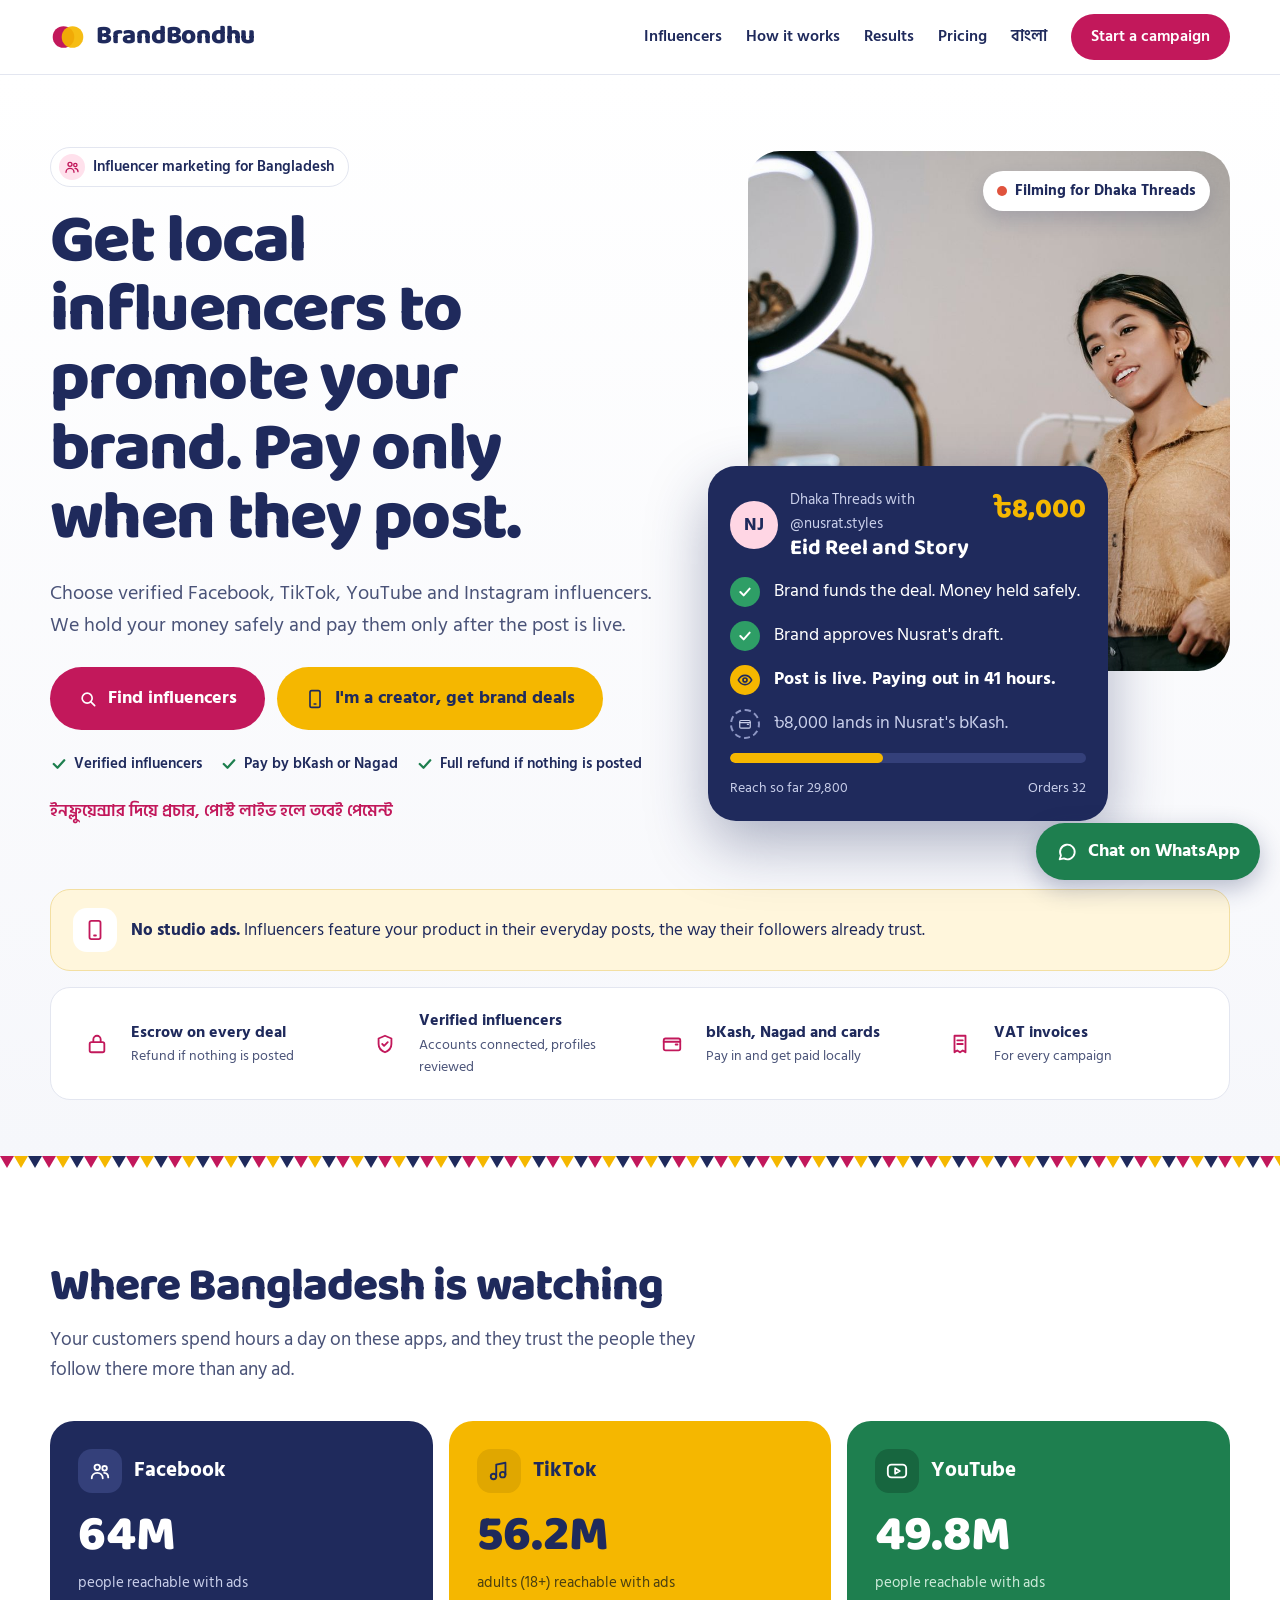
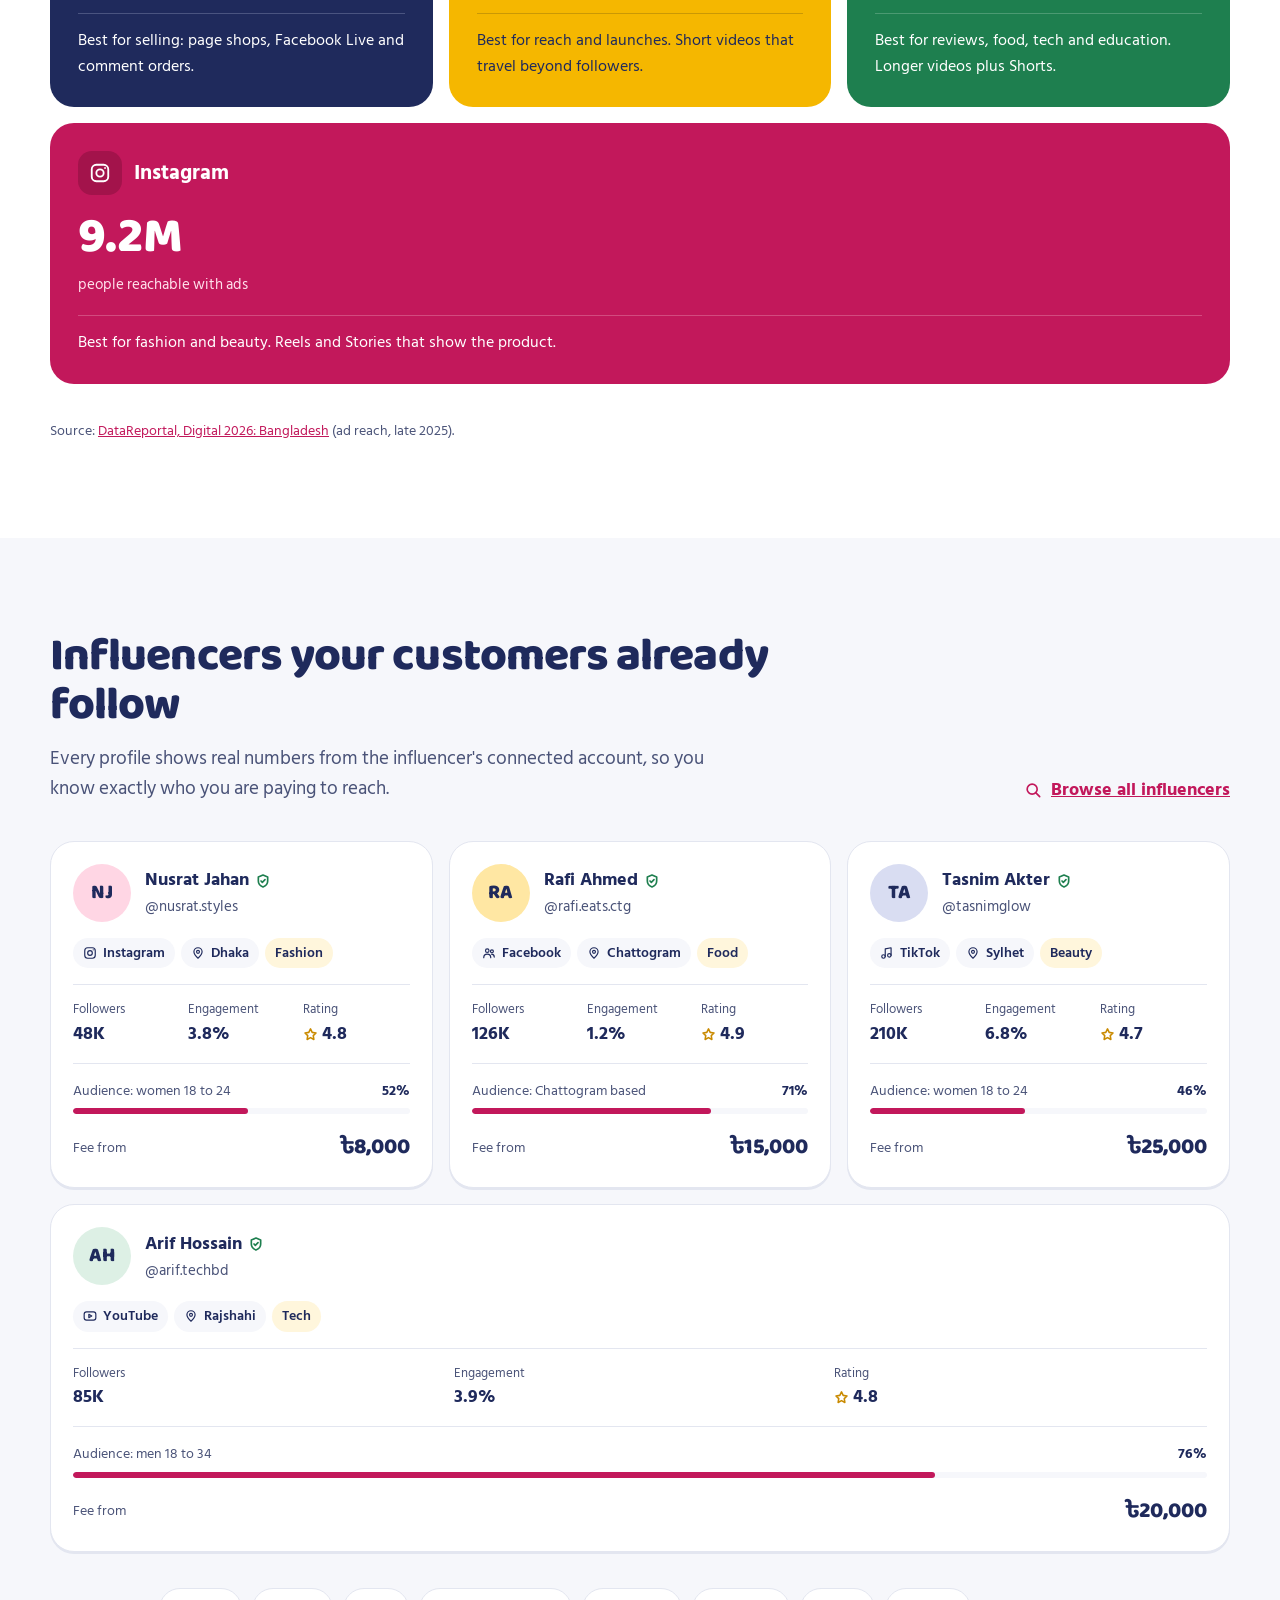
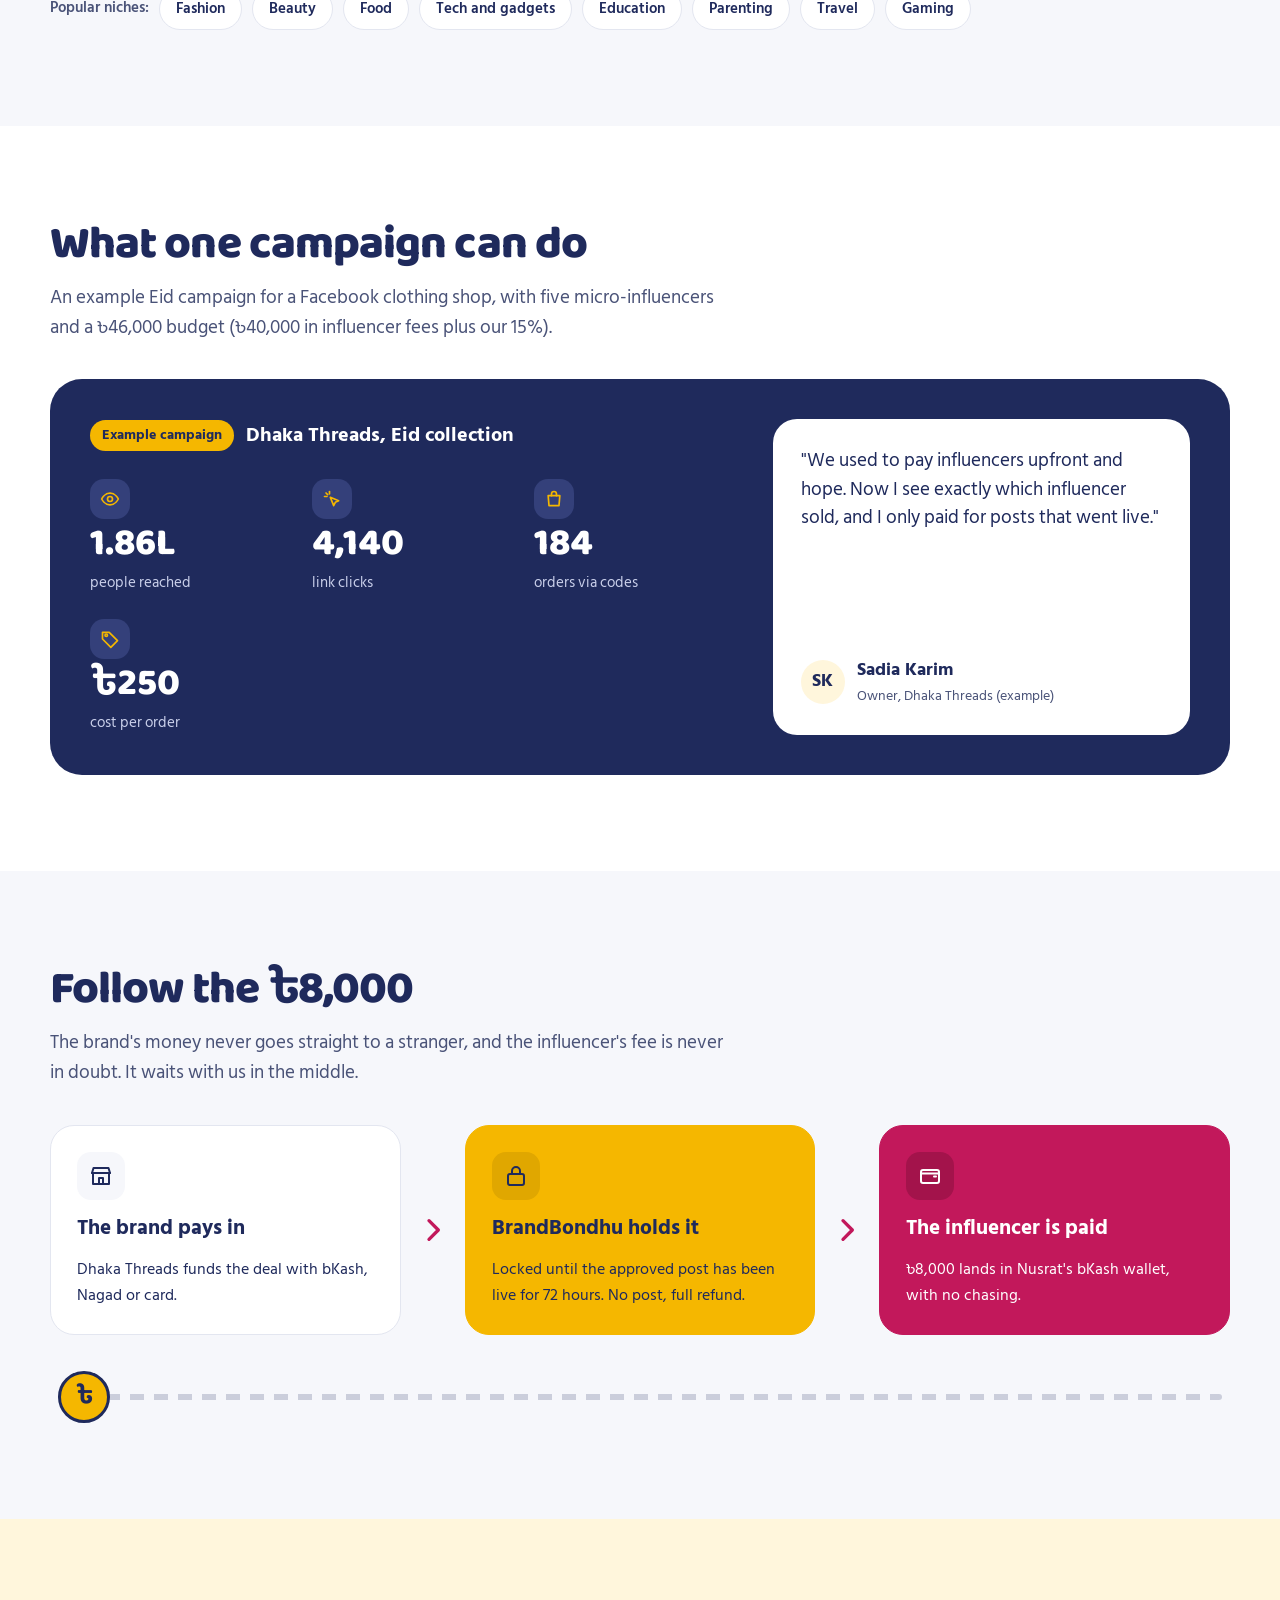
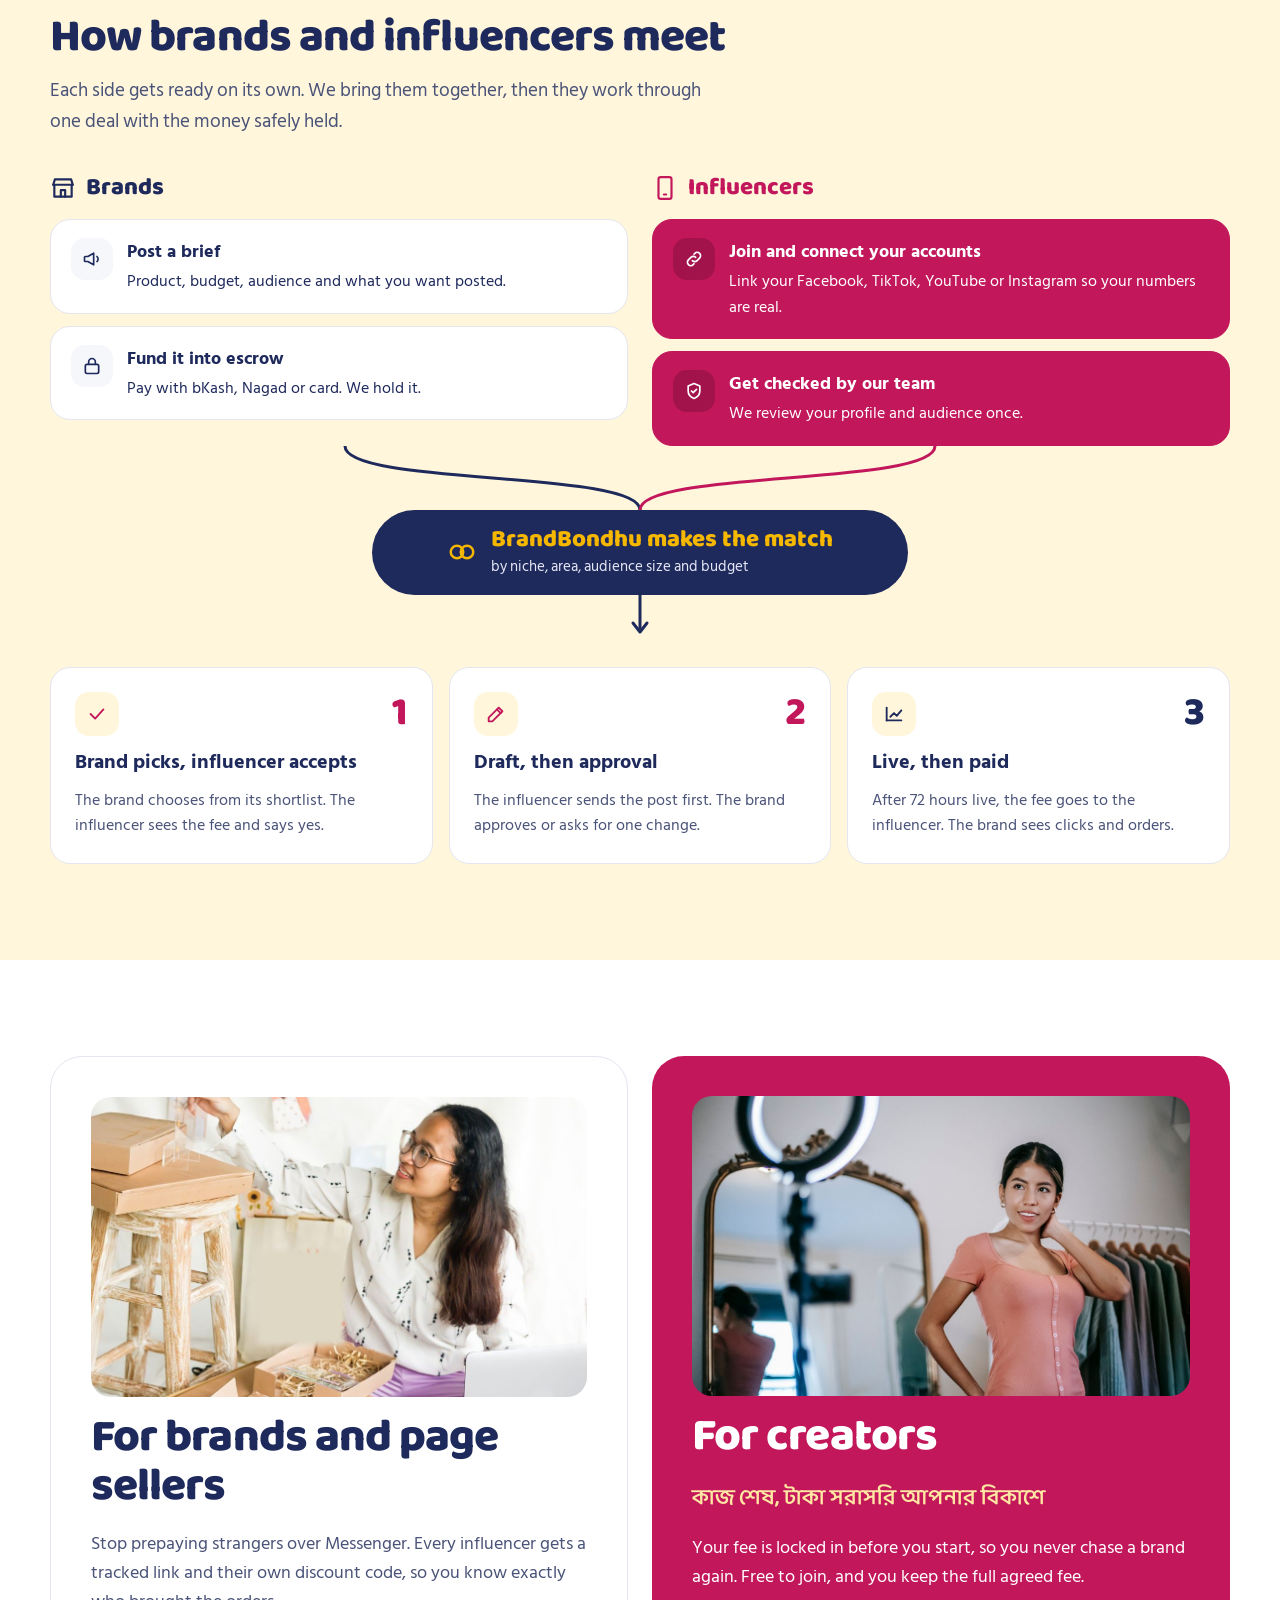
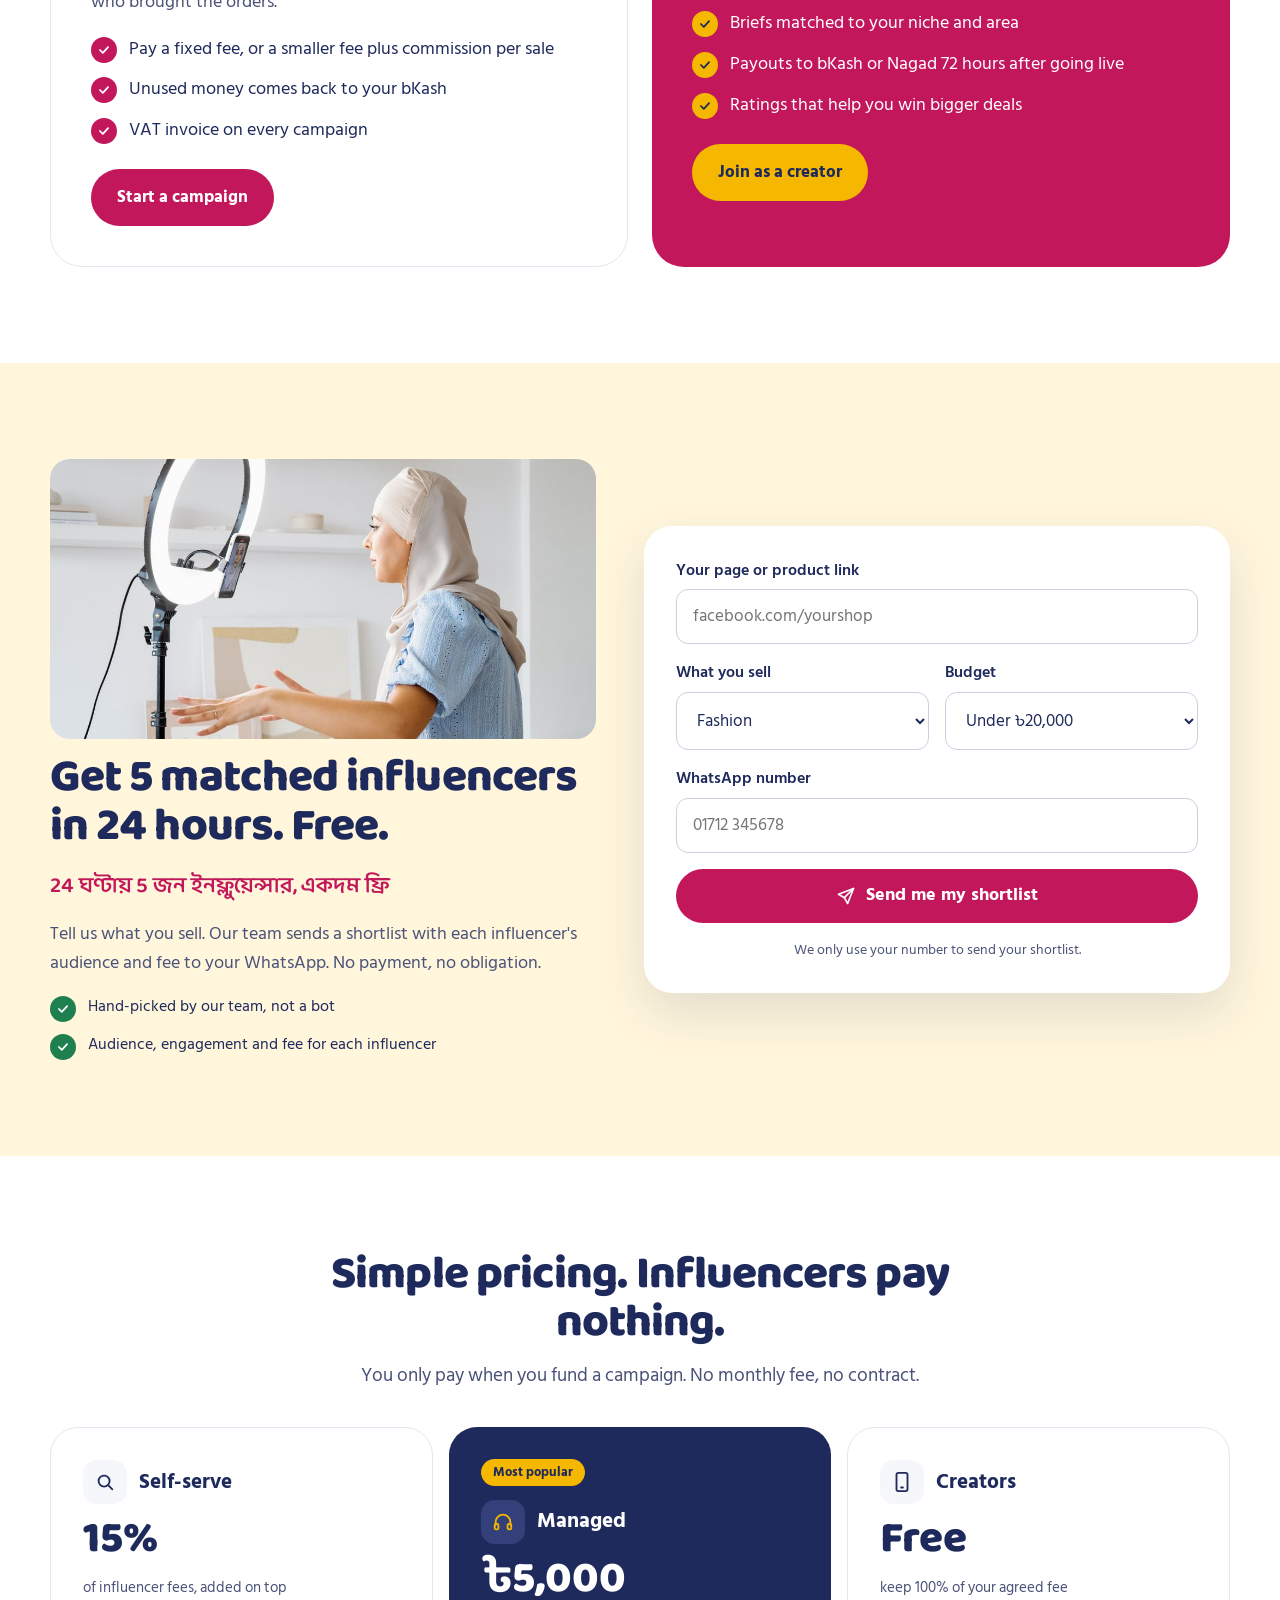
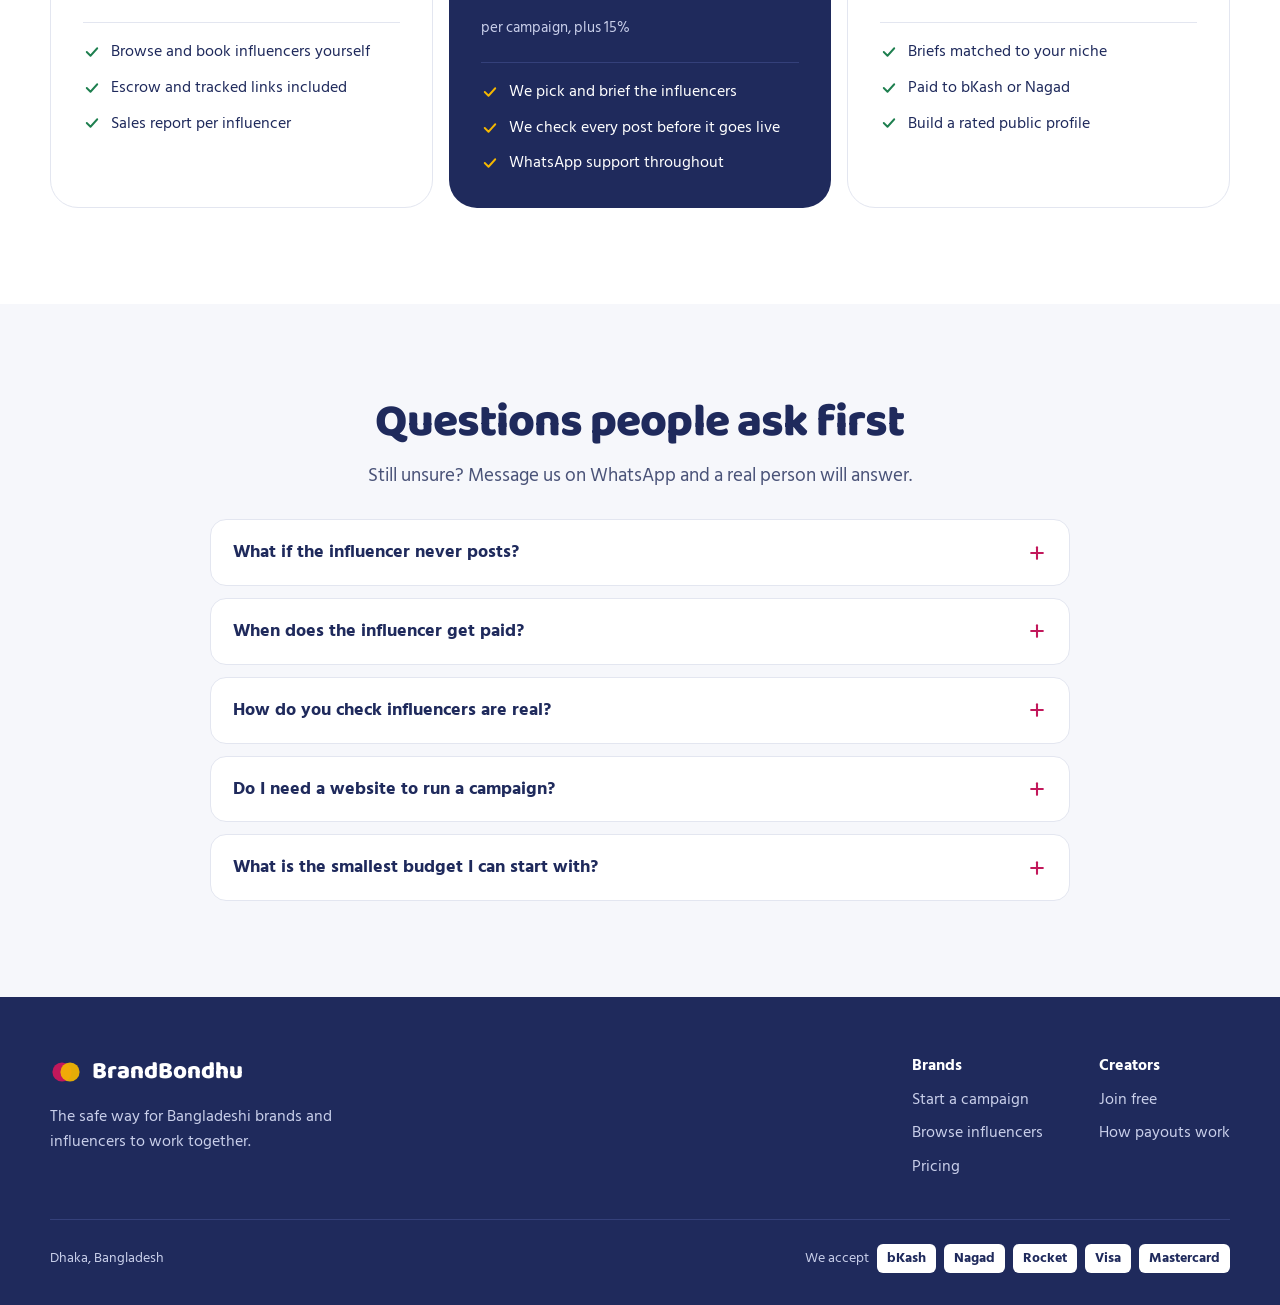
==== commit 26a7fd0e: "Use English digits for all numbers on both pages The Bangla page now shows numbers as 0-9 (৳8,000, 1" ====
--- a/index.html
+++ b/index.html
@@ -339,7 +339,7 @@
 <div style="flex: 1 1 380px; min-width: 0; display: flex; flex-direction: column; gap: 16px">
 <img src="assets/creator-hijab.jpg" alt="An influencer in a hijab recording a video with a ring light" style="width: 100%; height: 280px; object-fit: cover; object-position: center 30%; border-radius: 20px; display: block">
 <h2 id="sl-title" style="margin: 0; font-family: 'Baloo Da 2', 'Hind Siliguri', sans-serif; font-weight: 800; font-size: clamp(32px, 3.8vw, 46px); line-height: 1.06; letter-spacing: -0.02em">Get 5 matched influencers in 24 hours. Free.</h2>
-<p lang="bn" style="margin: 0; font-family: 'Baloo Da 2', 'Hind Siliguri', sans-serif; font-size: 22px; font-weight: 600; color: #C2185B">২৪ ঘণ্টায় ৫ জন ইনফ্লুয়েন্সার, একদম ফ্রি</p>
+<p lang="bn" style="margin: 0; font-family: 'Baloo Da 2', 'Hind Siliguri', sans-serif; font-size: 22px; font-weight: 600; color: #C2185B">24 ঘণ্টায় 5 জন ইনফ্লুয়েন্সার, একদম ফ্রি</p>
 <p style="margin: 0; color: #4A5378">Tell us what you sell. Our team sends a shortlist with each influencer's audience and fee to your WhatsApp. No payment, no obligation.</p>
 <ul style="margin: 0; padding: 0; list-style: none; display: flex; flex-direction: column; gap: 10px; font-size: 16px">
 <li style="display: flex; gap: 12px; align-items: flex-start"><span style="width: 26px; height: 26px; border-radius: 999px; background: #1E7F4F; display: flex; align-items: center; justify-content: center; flex: none; margin-top: 2px"><svg width="14" height="14" viewBox="0 0 24 24" fill="none" stroke="#FFFFFF" stroke-width="3" stroke-linecap="round" stroke-linejoin="round" aria-hidden="true" style="flex: none"><path d="M5 12l5 5 9-10"></path></svg></span><span>Hand-picked by our team, not a bot</span></li>
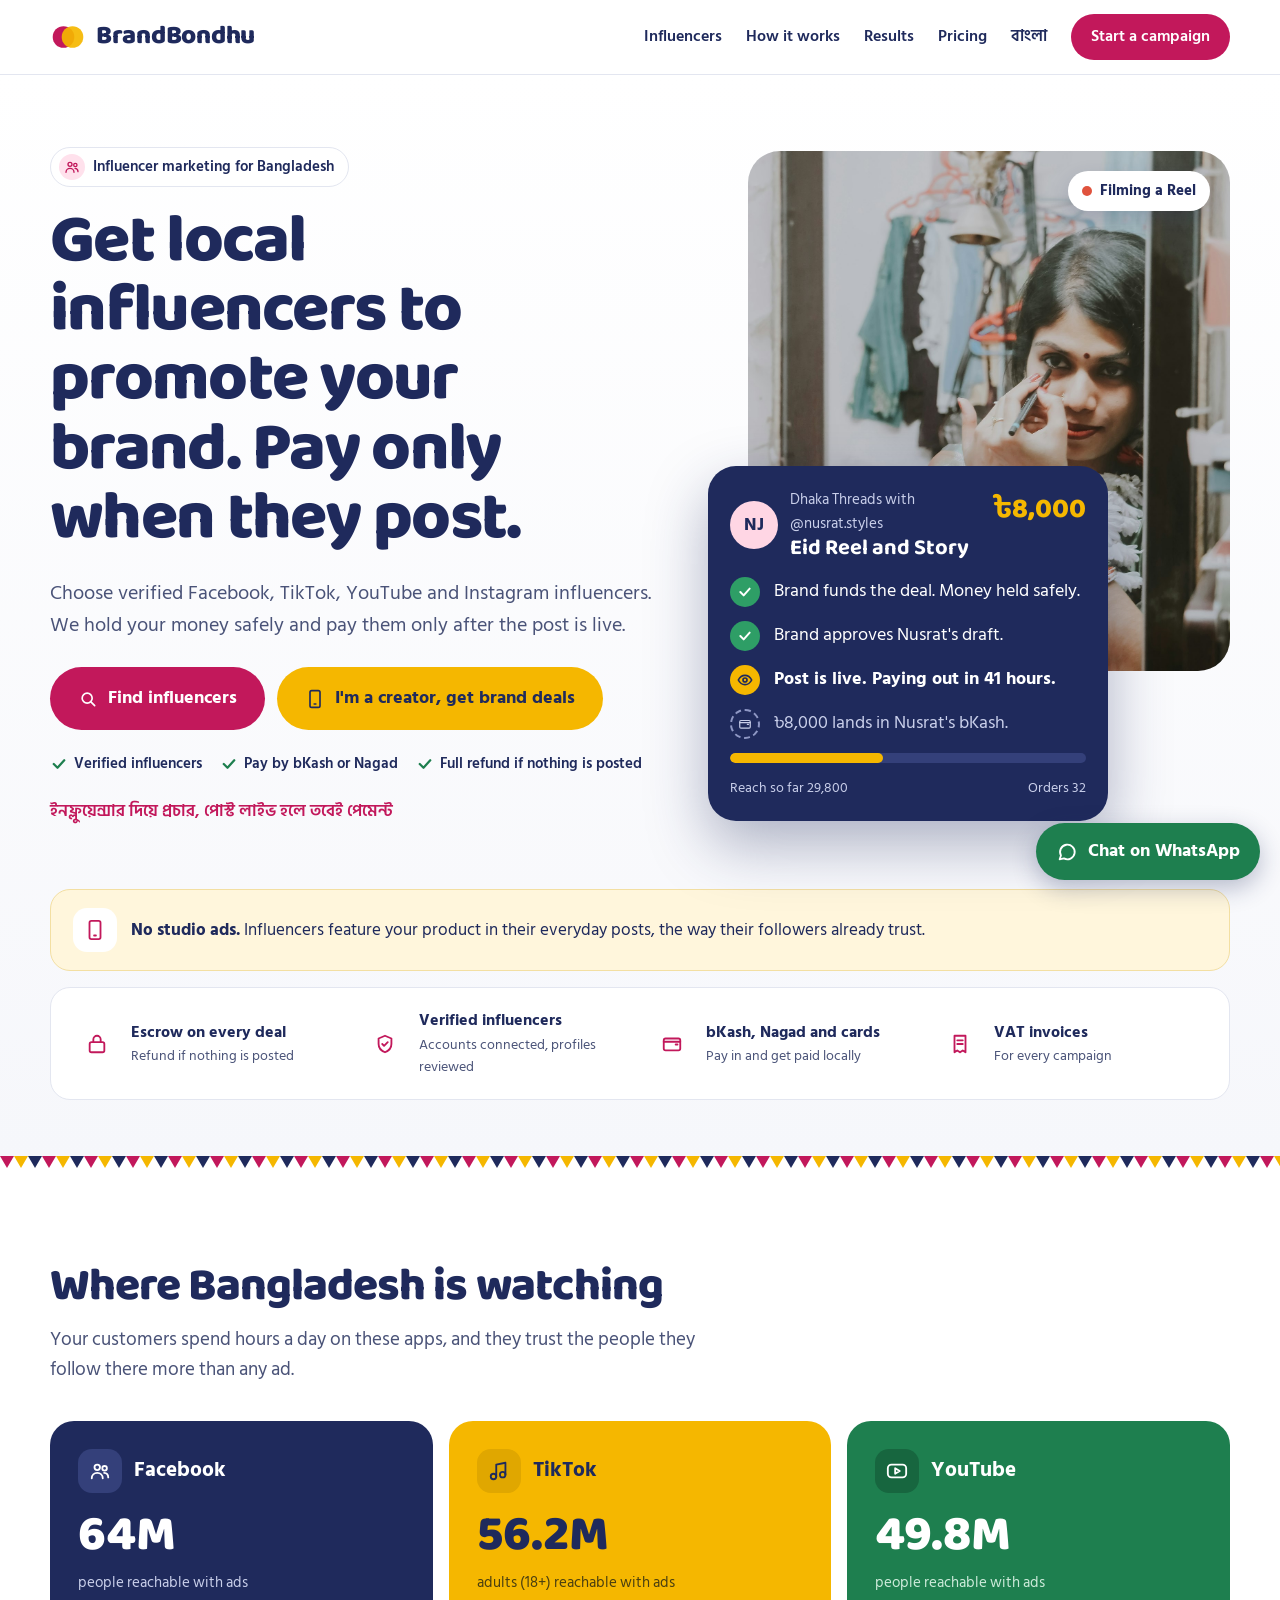
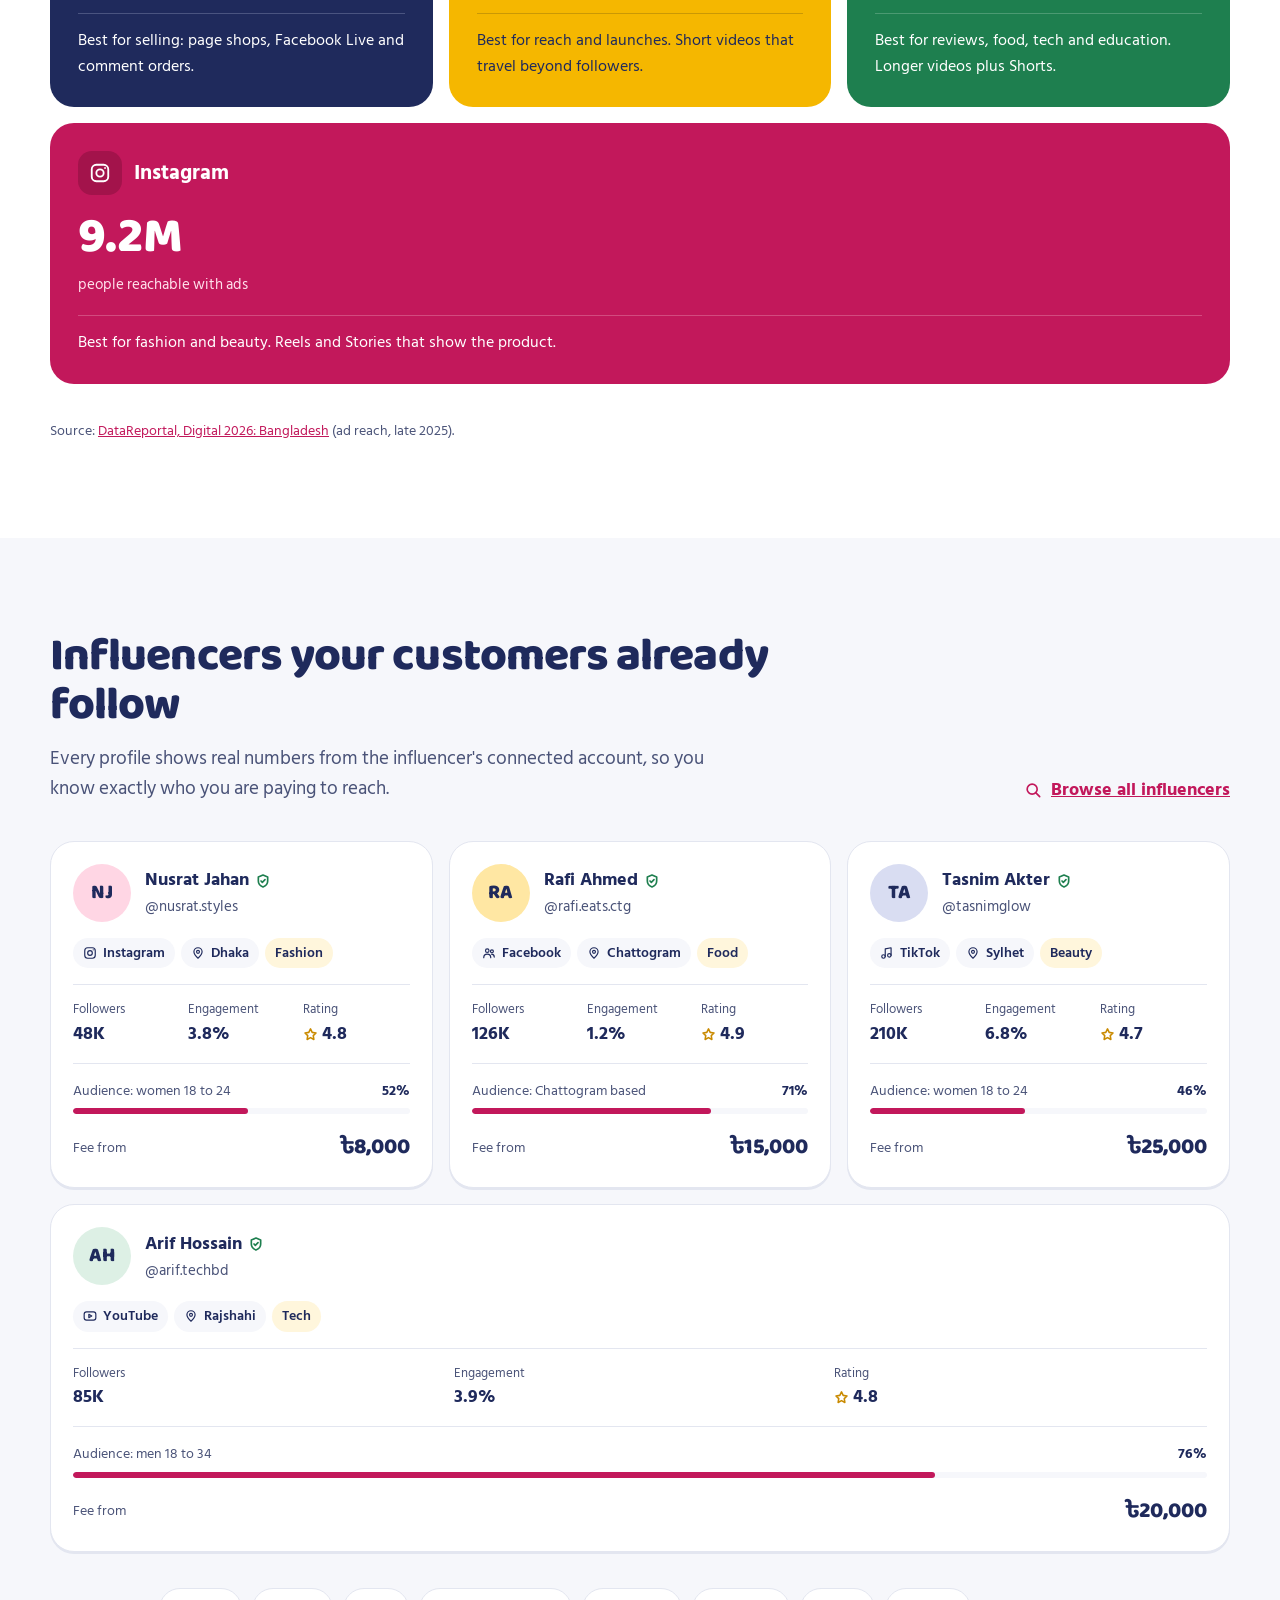
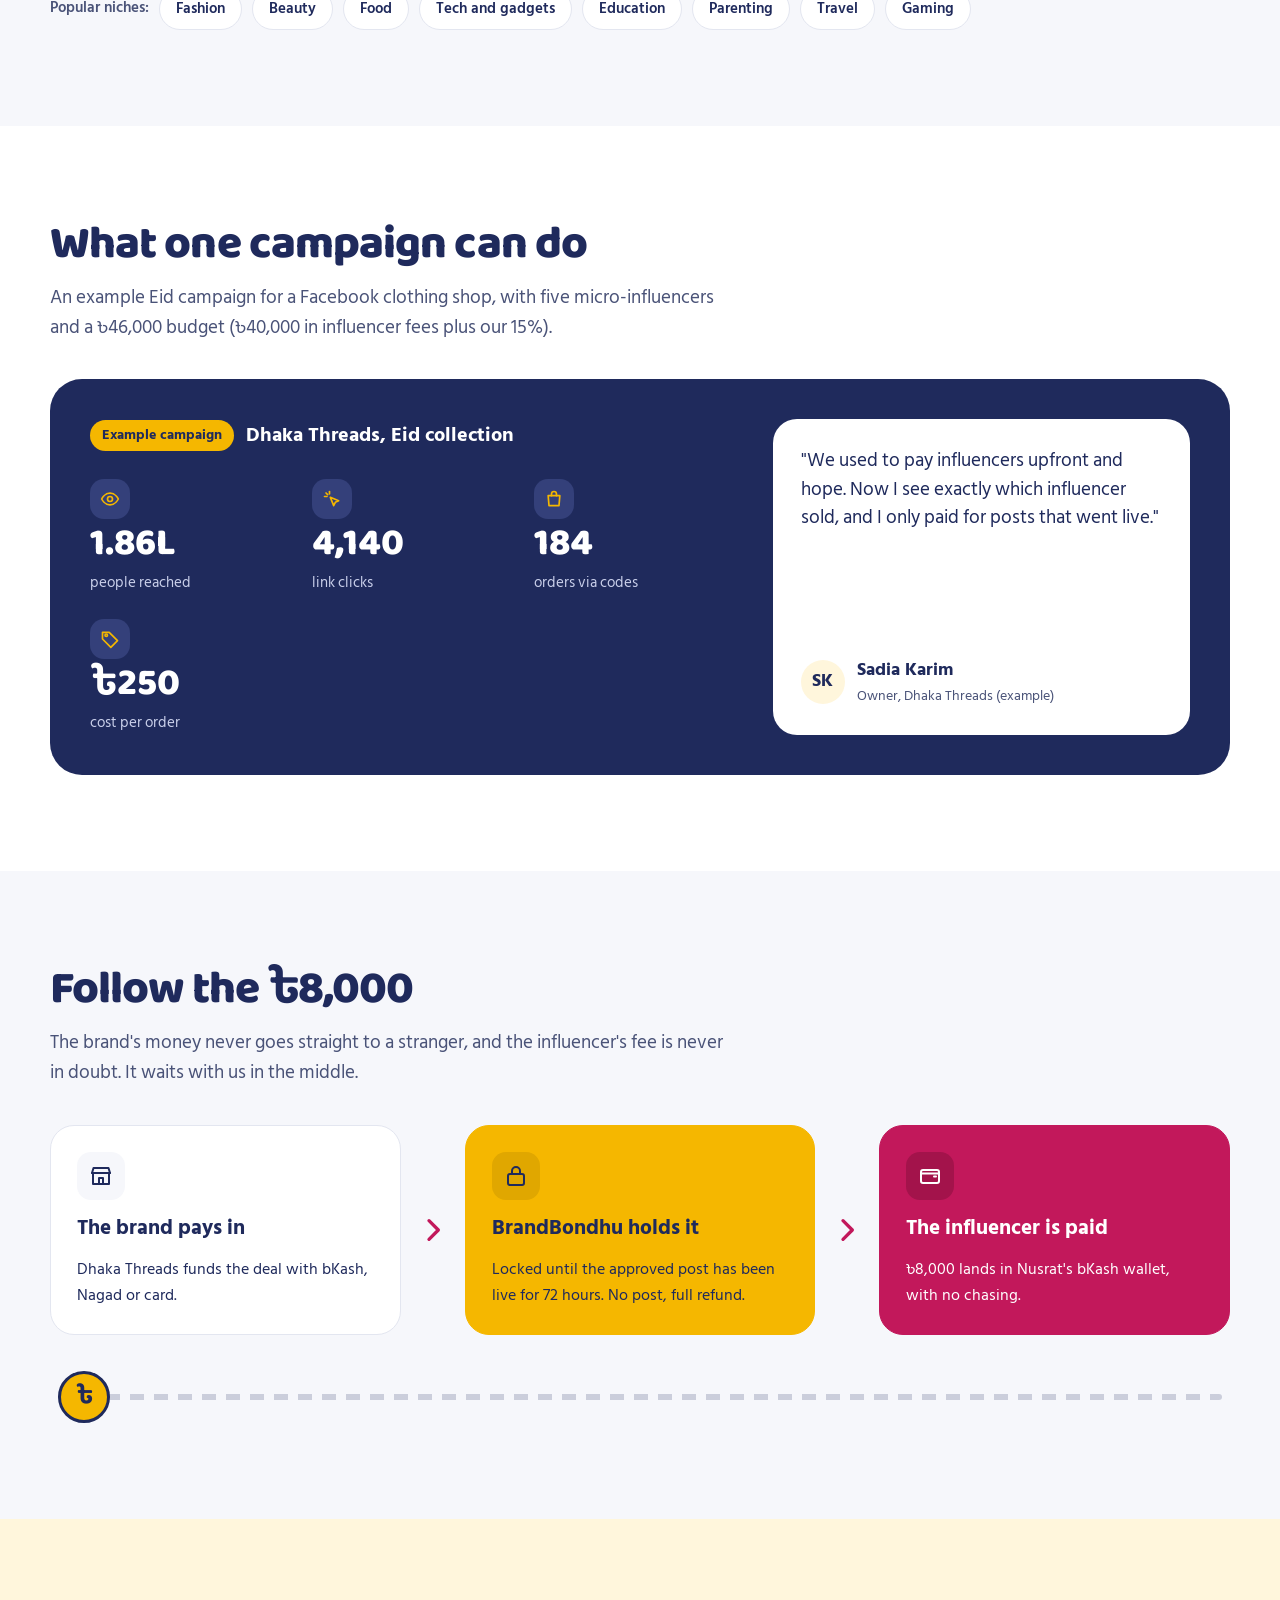
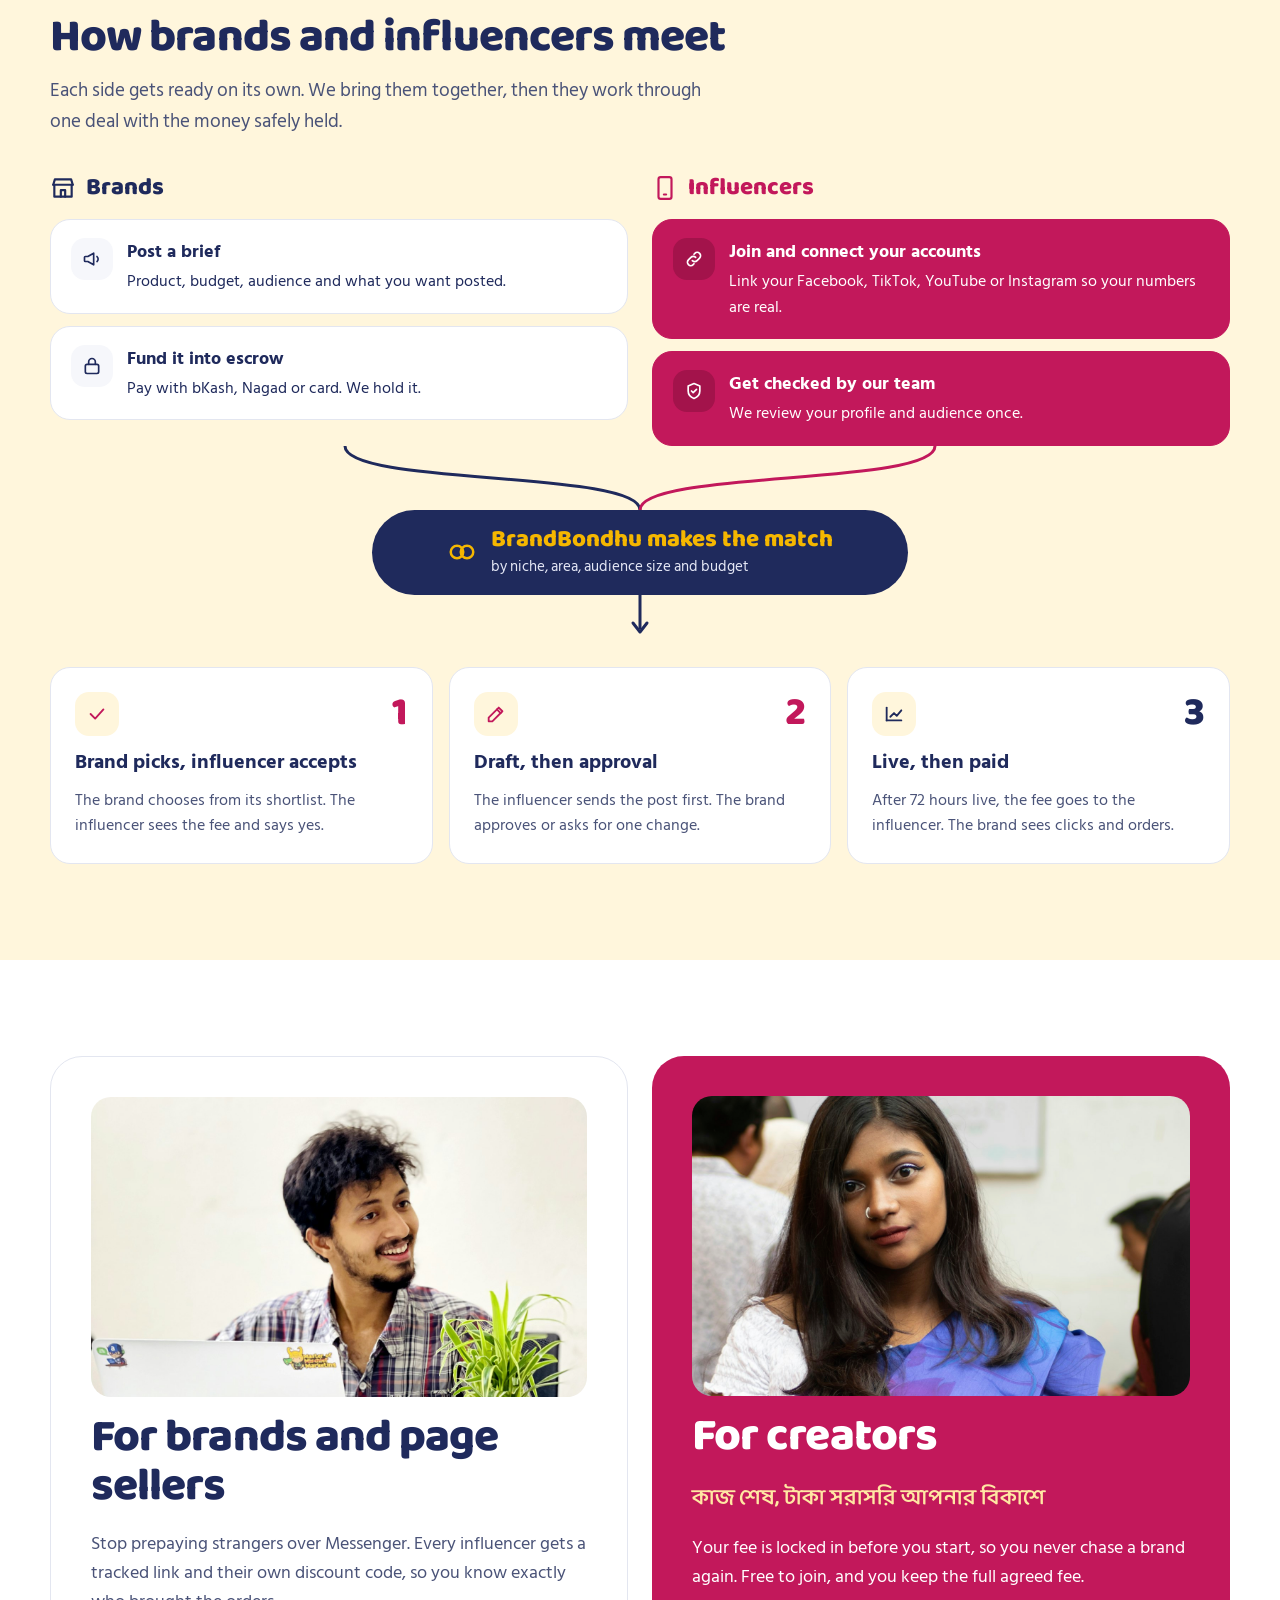
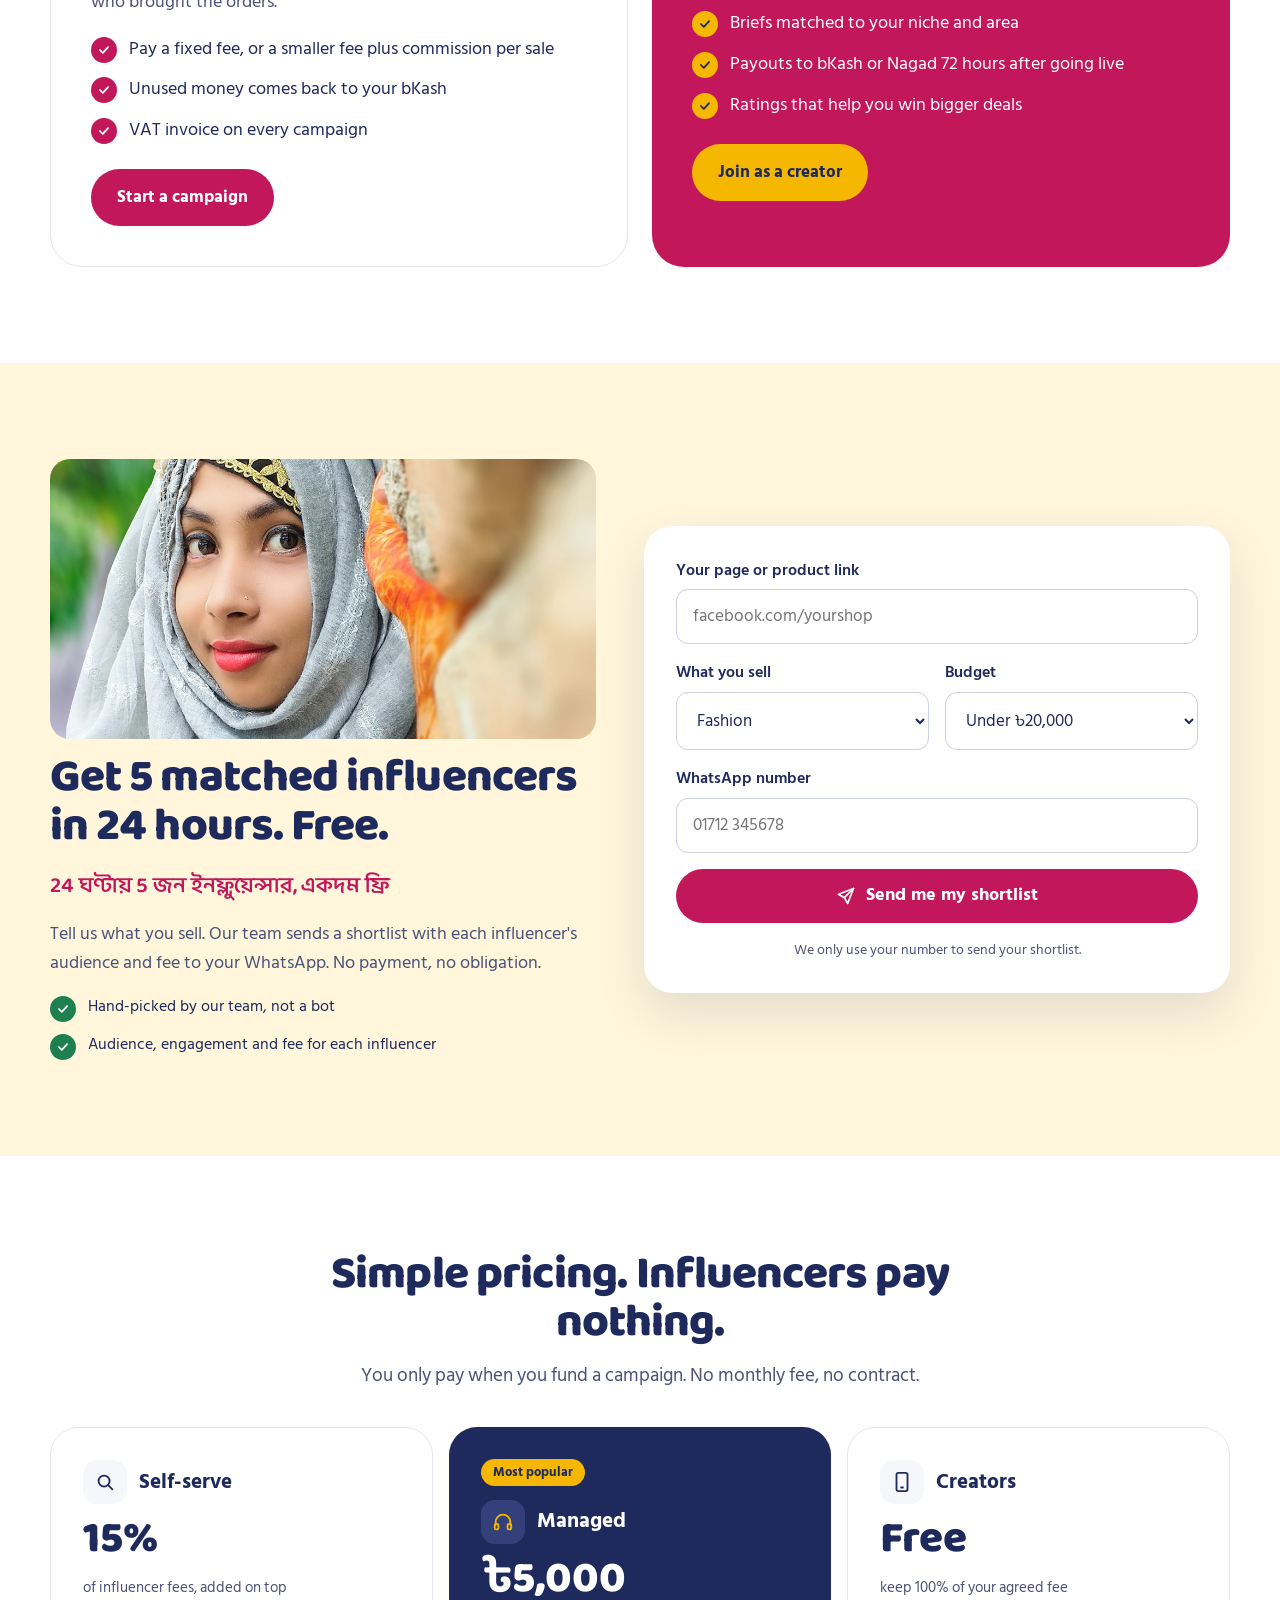
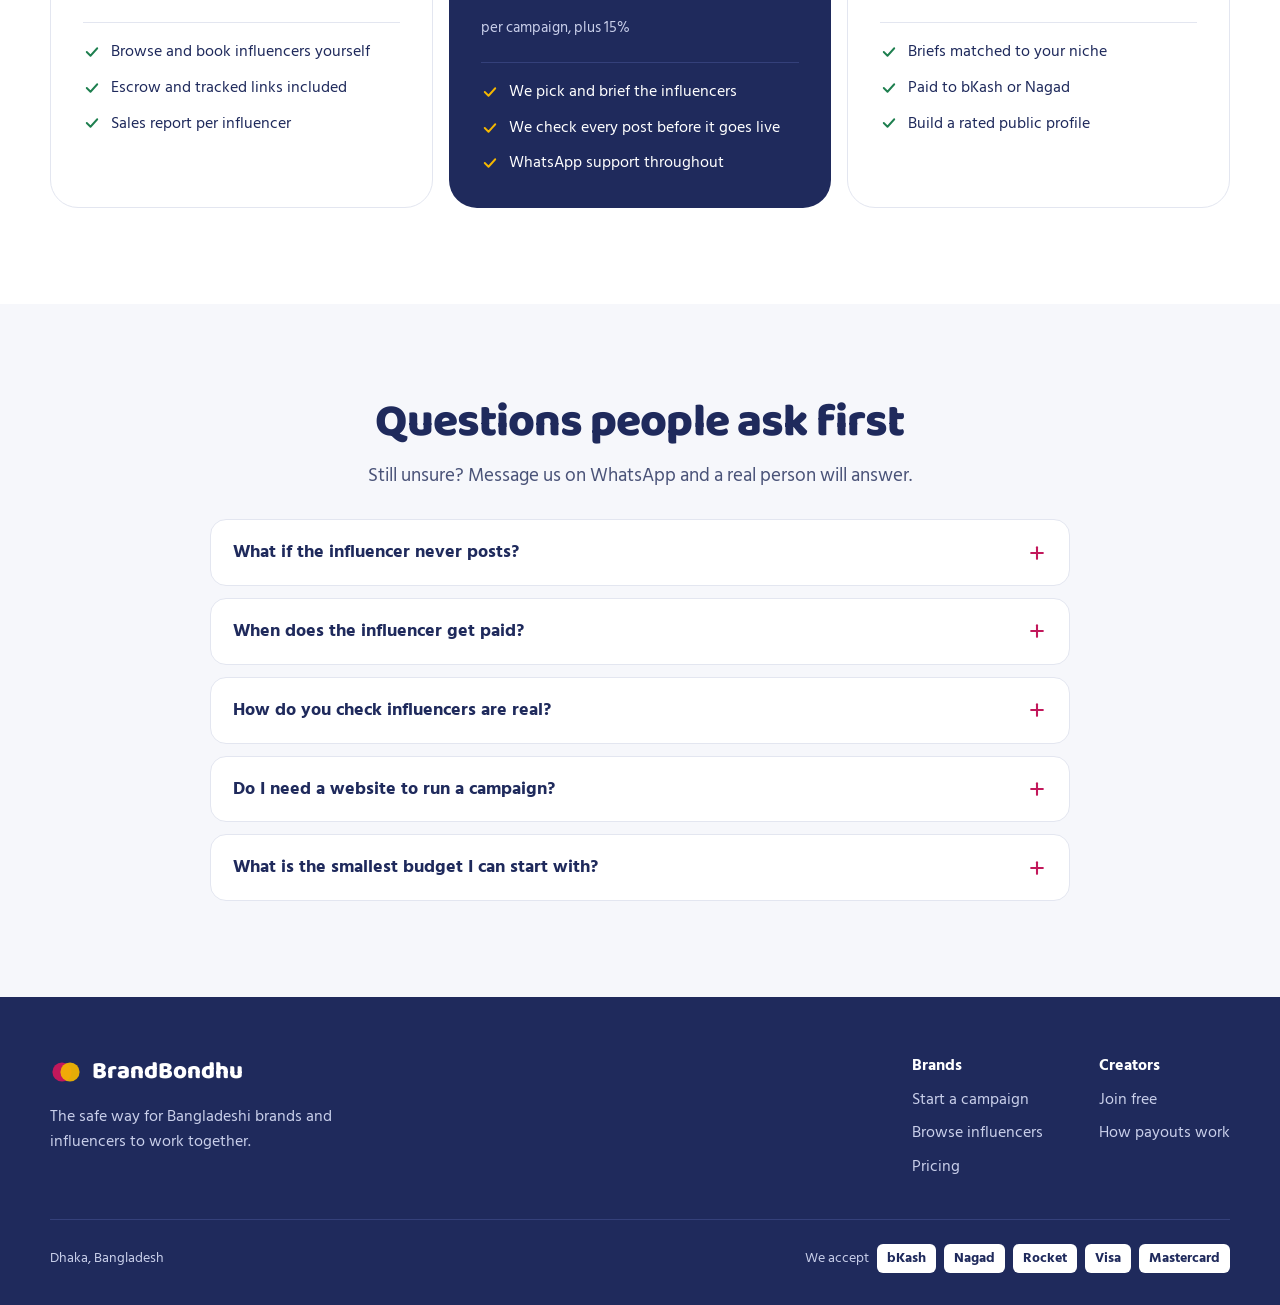
==== commit 74575c71: "Replace stock photos with real photos of Bangladeshi people Swap the four foreign stock images for f" ====
--- a/index.html
+++ b/index.html
@@ -12,7 +12,7 @@
 <meta property="og:type" content="website">
 <meta property="og:locale" content="en_GB">
 <meta property="og:url" content="https://solid-computing.github.io/BrandBondhu/">
-<meta property="og:image" content="https://solid-computing.github.io/BrandBondhu/assets/creator-ringlight.jpg">
+<meta property="og:image" content="https://solid-computing.github.io/BrandBondhu/assets/hero-creator-bd.jpg">
 <meta name="twitter:card" content="summary_large_image">
 <meta name="theme-color" content="#C2185B">
 <link rel="icon" href="assets/favicon.svg" type="image/svg+xml">
@@ -31,6 +31,7 @@
 @media (max-width: 760px){.bb-navlinks{display:none !important}.bb-mobilebar{display:flex !important}.bb-sec{padding-top:56px !important;padding-bottom:56px !important;padding-left:20px !important;padding-right:20px !important;gap:24px !important}.bb-heroin{padding:28px 20px 32px !important;gap:28px !important}.bb-herocol{padding-bottom:0 !important}.bb-heroimg{height:300px !important;width:100% !important;margin-left:0 !important;border-radius:24px !important}.bb-ticket{position:relative !important;width:auto !important;margin:-72px 12px 0 !important}.bb-pad{padding:22px !important;border-radius:24px !important}.bb-chevwrap{width:100% !important;justify-content:center !important}.bb-chevwrap svg{transform:rotate(90deg)}.bb-merge{display:none !important}.bb-walabel{display:none}.bb-wa{padding:16px !important}.bb-trust{padding:16px !important;gap:14px !important}.bb-btns a{flex:1 1 100%;justify-content:center}footer a{display:inline-block;padding:8px 0}.bb-h1{font-size:34px !important;line-height:1.08 !important}.bb-heroin p{font-size:17px !important}}
 </style>
 <style>[hidden]{display:none !important}</style>
+<!-- Photos (Unsplash License): hero by Neha Maheen Mahfin, seller by syful islam, creators panel by Sharaf Ahmed, shortlist form by Rejaul Karim. -->
 </head>
 <body>
 <div style="min-height: 100vh; background: #FFFFFF; color: #1F2A5C; font-family: 'Hind Siliguri', system-ui, sans-serif; font-size: 18px; line-height: 1.6">
@@ -81,8 +82,8 @@
 <p lang="bn" style="margin: 0; font-size: 17px; font-weight: 600; color: #C2185B">ইনফ্লুয়েন্সার দিয়ে প্রচার, পোস্ট লাইভ হলে তবেই পেমেন্ট</p>
 </div>
 <div class="bb-herocol" style="flex: 1 1 420px; min-width: 0; position: relative; padding-bottom: 150px">
-<img src="assets/creator-ringlight.jpg" alt="An influencer smiling while filming a fashion video on her phone with a ring light" class="bb-heroimg" style="display: block; width: calc(100% - 40px); margin-left: 40px; height: 520px; object-fit: cover; object-position: 35% center; border-radius: 32px">
-<span style="position: absolute; top: 20px; right: 20px; display: inline-flex; align-items: center; gap: 8px; background: #FFFFFF; color: #1F2A5C; font-weight: 700; font-size: 15px; padding: 8px 14px; border-radius: 999px; box-shadow: 0 8px 20px rgba(31,42,92,0.18)"><span style="width: 10px; height: 10px; border-radius: 999px; background: #E0533D"></span>Filming for Dhaka Threads</span>
+<img src="assets/hero-creator-bd.jpg" alt="An influencer doing her make-up in front of a clothes rack before a shoot" class="bb-heroimg" style="display: block; width: calc(100% - 40px); margin-left: 40px; height: 520px; object-fit: cover; object-position: center 40%; border-radius: 32px">
+<span style="position: absolute; top: 20px; right: 20px; display: inline-flex; align-items: center; gap: 8px; background: #FFFFFF; color: #1F2A5C; font-weight: 700; font-size: 15px; padding: 8px 14px; border-radius: 999px; box-shadow: 0 8px 20px rgba(31,42,92,0.18)"><span style="width: 10px; height: 10px; border-radius: 999px; background: #E0533D"></span>Filming a Reel</span>
 <div class="bb-ticket" style="position: absolute; left: 0; bottom: 0; width: min(400px, 94%); background: #1F2A5C; color: #FFFFFF; border-radius: 28px; padding: 22px; box-sizing: border-box; display: flex; flex-direction: column; gap: 14px; box-shadow: 0 24px 60px rgba(31,42,92,0.35)">
 <div style="display: flex; justify-content: space-between; align-items: flex-start; gap: 12px">
 <div style="display: flex; gap: 12px; align-items: center">
@@ -312,7 +313,7 @@
 </div></section>
 <section><div class="bb-sec" style="max-width: 1180px; margin: 0 auto; padding: 96px 24px; display: flex; flex-wrap: wrap; gap: 24px">
 <div class="bb-pad" style="flex: 1 1 460px; min-width: 0; border: 1px solid #E3E6F0; border-radius: 32px; padding: 40px; box-sizing: border-box; display: flex; flex-direction: column; gap: 18px">
-<img src="assets/seller-packing.jpg" alt="A shop owner packing customer orders next to her laptop" style="width: 100%; height: 300px; object-fit: cover; object-position: center 35%; border-radius: 20px; display: block">
+<img src="assets/seller-laptop-bd.jpg" alt="An online seller smiling while working on his laptop" style="width: 100%; height: 300px; object-fit: cover; object-position: center 45%; border-radius: 20px; display: block">
 <h2 style="margin: 0; font-family: 'Baloo Da 2', 'Hind Siliguri', sans-serif; font-weight: 800; font-size: clamp(32px, 3.8vw, 46px); line-height: 1.06; letter-spacing: -0.02em">For brands and page sellers</h2>
 <p style="margin: 0; color: #4A5378">Stop prepaying strangers over Messenger. Every influencer gets a tracked link and their own discount code, so you know exactly who brought the orders.</p>
 <ul style="margin: 0; padding: 0; list-style: none; display: flex; flex-direction: column; gap: 12px">
@@ -323,7 +324,7 @@
 <div><a href="#shortlist" style="background: #C2185B; color: #FFFFFF; text-decoration: none; padding: 15px 26px; border-radius: 999px; font-weight: 700; font-size: 17px; display: inline-flex; align-items: center; gap: 10px; margin-top: 6px">Start a campaign</a></div>
 </div>
 <div class="bb-pad" style="flex: 1 1 460px; min-width: 0; background: #C2185B; color: #FFFFFF; border-radius: 32px; padding: 40px; box-sizing: border-box; display: flex; flex-direction: column; gap: 18px">
-<img src="assets/creator-outfit.jpg" alt="A creator showing an outfit to her phone camera" style="width: 100%; height: 300px; object-fit: cover; object-position: 65% 25%; border-radius: 20px; display: block">
+<img src="assets/creator-sari-phone.jpg" alt="A creator in a purple sari holding her phone" style="width: 100%; height: 300px; object-fit: cover; object-position: center 15%; border-radius: 20px; display: block">
 <h2 style="margin: 0; font-family: 'Baloo Da 2', 'Hind Siliguri', sans-serif; font-weight: 800; font-size: clamp(32px, 3.8vw, 46px); line-height: 1.06; letter-spacing: -0.02em">For creators</h2>
 <p lang="bn" style="margin: 0; font-family: 'Baloo Da 2', 'Hind Siliguri', sans-serif; font-size: 22px; font-weight: 600; color: #FFE7A3">কাজ শেষ, টাকা সরাসরি আপনার বিকাশে</p>
 <p style="margin: 0">Your fee is locked in before you start, so you never chase a brand again. Free to join, and you keep the full agreed fee.</p>
@@ -337,7 +338,7 @@
 </div></section>
 <section id="shortlist" aria-labelledby="sl-title" style="background: #FFF6DC"><div class="bb-sec" style="max-width: 1180px; margin: 0 auto; padding: 96px 24px; display: flex; flex-wrap: wrap; gap: 48px; align-items: center">
 <div style="flex: 1 1 380px; min-width: 0; display: flex; flex-direction: column; gap: 16px">
-<img src="assets/creator-hijab.jpg" alt="An influencer in a hijab recording a video with a ring light" style="width: 100%; height: 280px; object-fit: cover; object-position: center 30%; border-radius: 20px; display: block">
+<img src="assets/creator-hijab-bd.jpg" alt="An influencer in a grey hijab smiling at the camera" style="width: 100%; height: 280px; object-fit: cover; object-position: center 30%; border-radius: 20px; display: block">
 <h2 id="sl-title" style="margin: 0; font-family: 'Baloo Da 2', 'Hind Siliguri', sans-serif; font-weight: 800; font-size: clamp(32px, 3.8vw, 46px); line-height: 1.06; letter-spacing: -0.02em">Get 5 matched influencers in 24 hours. Free.</h2>
 <p lang="bn" style="margin: 0; font-family: 'Baloo Da 2', 'Hind Siliguri', sans-serif; font-size: 22px; font-weight: 600; color: #C2185B">24 ঘণ্টায় 5 জন ইনফ্লুয়েন্সার, একদম ফ্রি</p>
 <p style="margin: 0; color: #4A5378">Tell us what you sell. Our team sends a shortlist with each influencer's audience and fee to your WhatsApp. No payment, no obligation.</p>
@@ -350,7 +351,7 @@
 <div style="display: flex; flex-direction: column; gap: 6px"><label for="sl-page" style="font-weight: 600; font-size: 16px">Your page or product link</label><input id="sl-page" type="text" inputmode="url" autocomplete="url" placeholder="facebook.com/yourshop" style="font: inherit; font-size: 17px; padding: 13px 16px; border: 1px solid #CBD0E2; border-radius: 12px; background: #FFFFFF; color: #1F2A5C; min-width: 0"></div>
 <div style="display: flex; flex-wrap: wrap; gap: 16px">
 <div style="flex: 1 1 160px; display: flex; flex-direction: column; gap: 6px"><label for="sl-cat" style="font-weight: 600; font-size: 16px">What you sell</label><select id="sl-cat" style="font: inherit; font-size: 17px; padding: 13px 16px; border: 1px solid #CBD0E2; border-radius: 12px; background: #FFFFFF; color: #1F2A5C; min-width: 0"><option>Fashion</option><option>Beauty</option><option>Food</option><option>Tech and gadgets</option><option>Something else</option></select></div>
-<div style="flex: 1 1 160px; display: flex; flex-direction: column; gap: 6px"><label for="sl-budget" style="font-weight: 600; font-size: 16px">Budget</label><select id="sl-budget" style="font: inherit; font-size: 17px; padding: 13px 16px; border: 1px solid #CBD0E2; border-radius: 12px; background: #FFFFFF; color: #1F2A5C; min-width: 0"><option>Under ৳20,000</option><option>৳20,000 to ৳50,000</option><option>৳50,000 to ৳1,00,000</option><option>Over ৳1,00,000</option></select></div>
+<div style="flex: 1 1 160px; display: flex; flex-direction: column; gap: 6px"><label for="sl-budget" style="font-weight: 600; font-size: 16px">Budget</label><select id="sl-budget" style="font: inherit; font-size: 17px; padding: 13px 16px; border: 1px solid #CBD0E2; border-radius: 12px; background: #FFFFFF; color: #1F2A5C; min-width: 0"><option>Under ৳20,000</option><option>৳20,000 to ৳50,000</option><option>৳50,000 to ৳100,000</option><option>Over ৳100,000</option></select></div>
 </div>
 <div style="display: flex; flex-direction: column; gap: 6px"><label for="sl-wa" style="font-weight: 600; font-size: 16px">WhatsApp number</label><input id="sl-wa" type="tel" required autocomplete="tel" placeholder="01712 345678" style="font: inherit; font-size: 17px; padding: 13px 16px; border: 1px solid #CBD0E2; border-radius: 12px; background: #FFFFFF; color: #1F2A5C; min-width: 0"></div>
 <button type="submit" style="font: inherit; font-weight: 700; font-size: 18px; min-height: 54px; background: #C2185B; color: #FFFFFF; border: 0; border-radius: 999px; cursor: pointer; display: flex; align-items: center; justify-content: center; gap: 10px"><svg width="20" height="20" viewBox="0 0 24 24" fill="none" stroke="#FFFFFF" stroke-width="2" stroke-linecap="round" stroke-linejoin="round" aria-hidden="true" style="flex: none"><path d="M21 3L10 14"></path><path d="M21 3l-7 18-4-7-7-4z"></path></svg>Send me my shortlist</button>
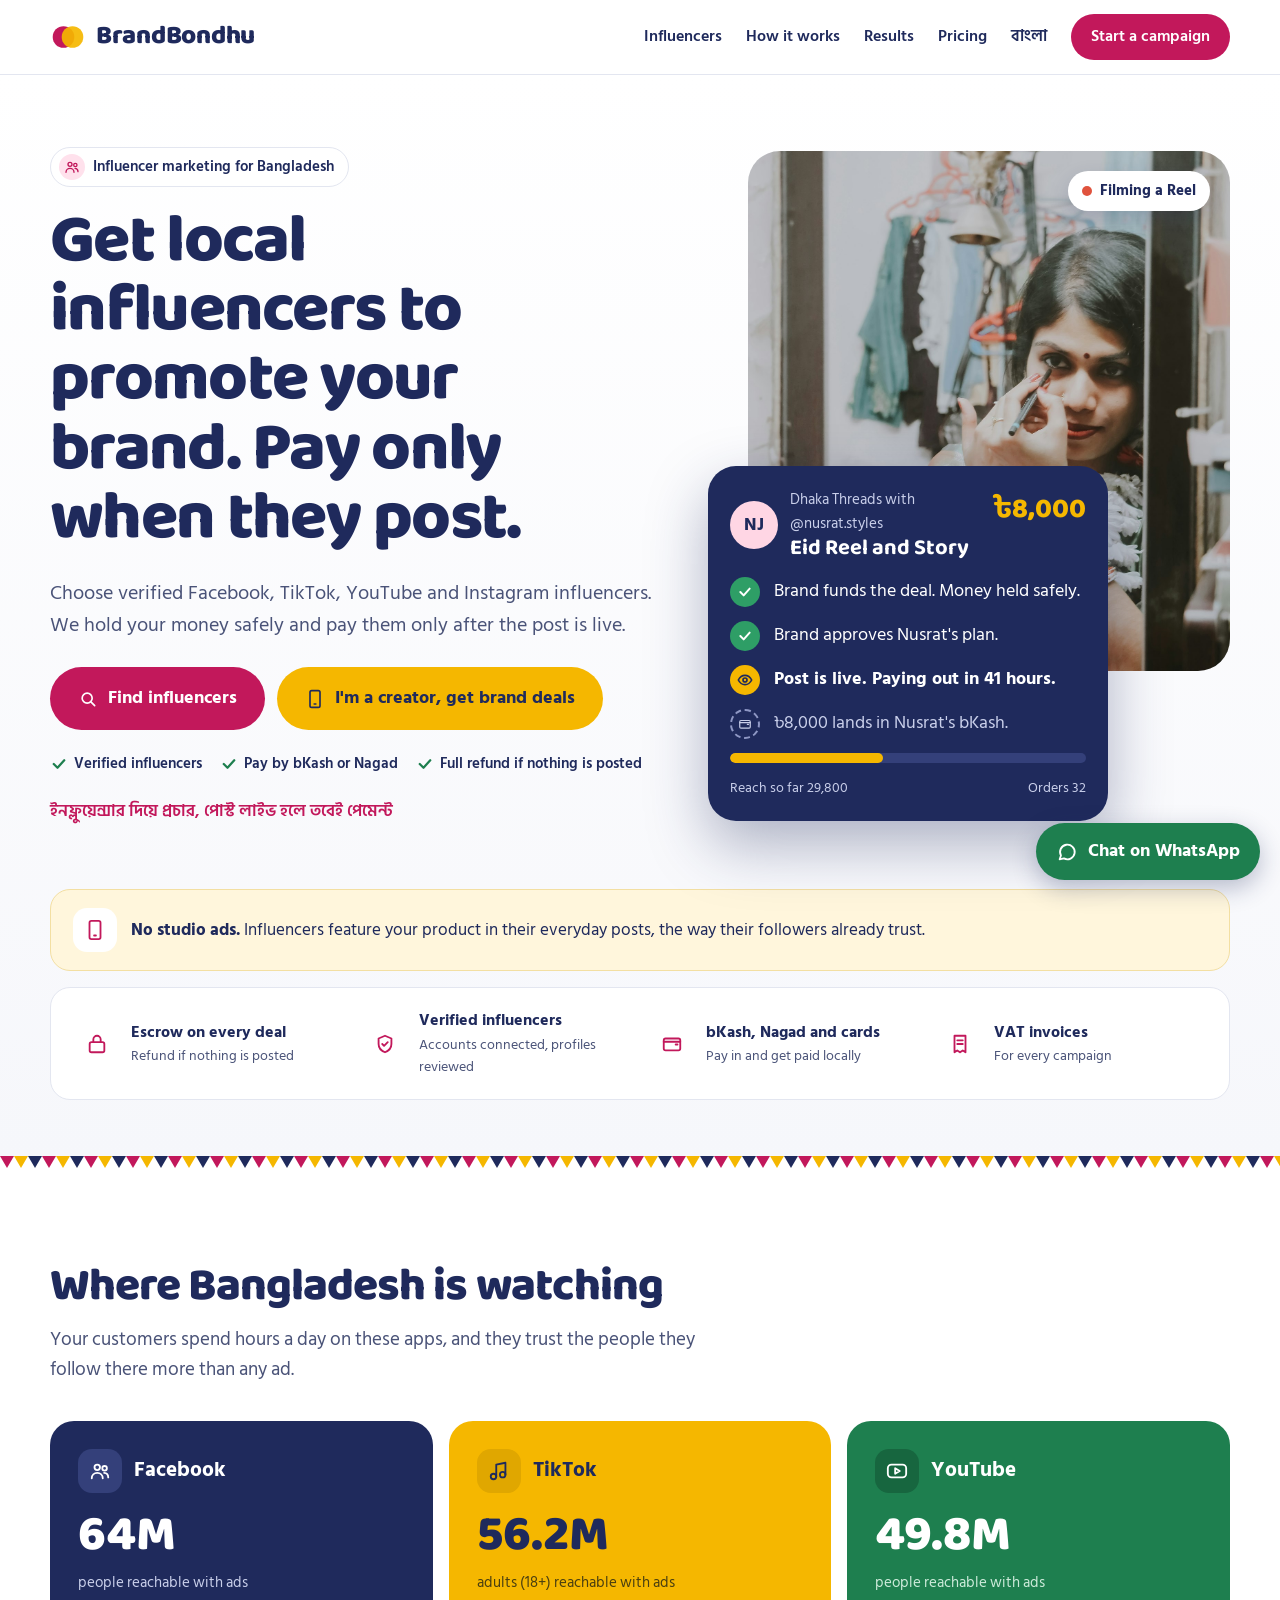
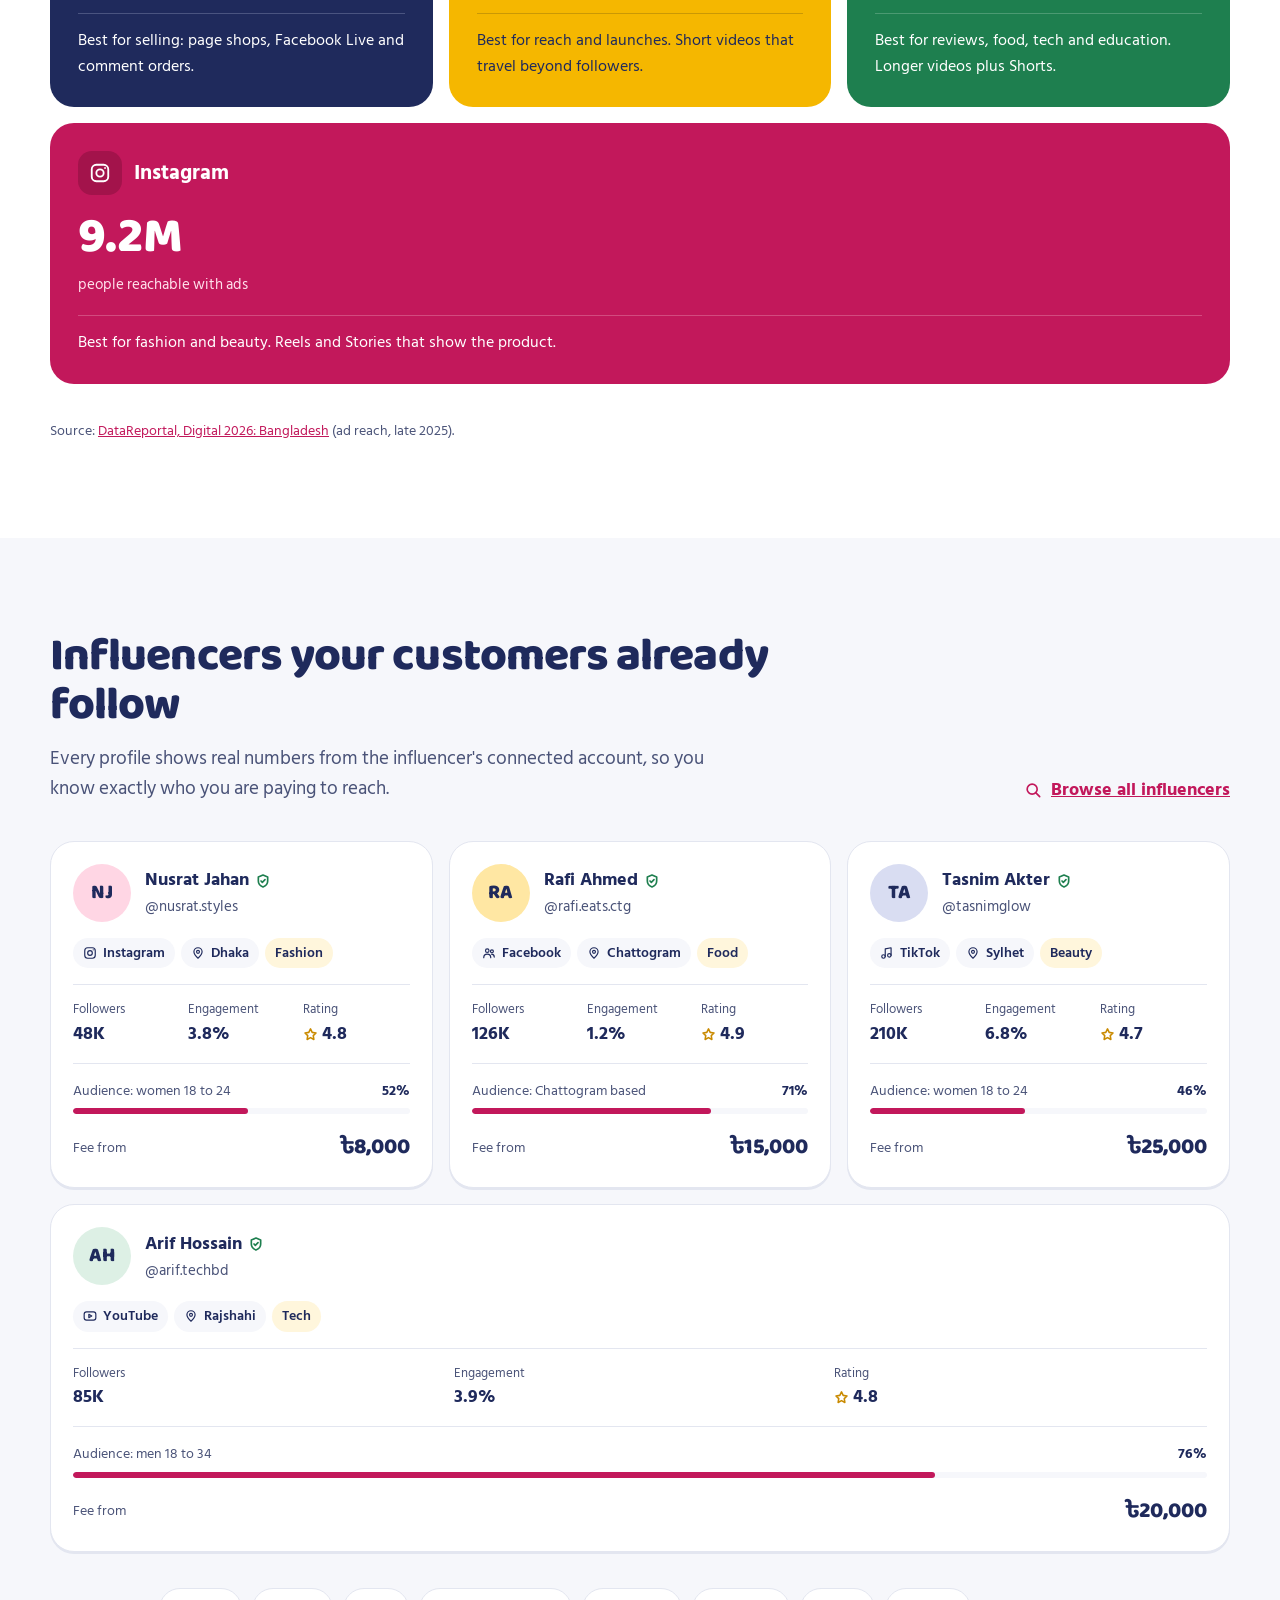
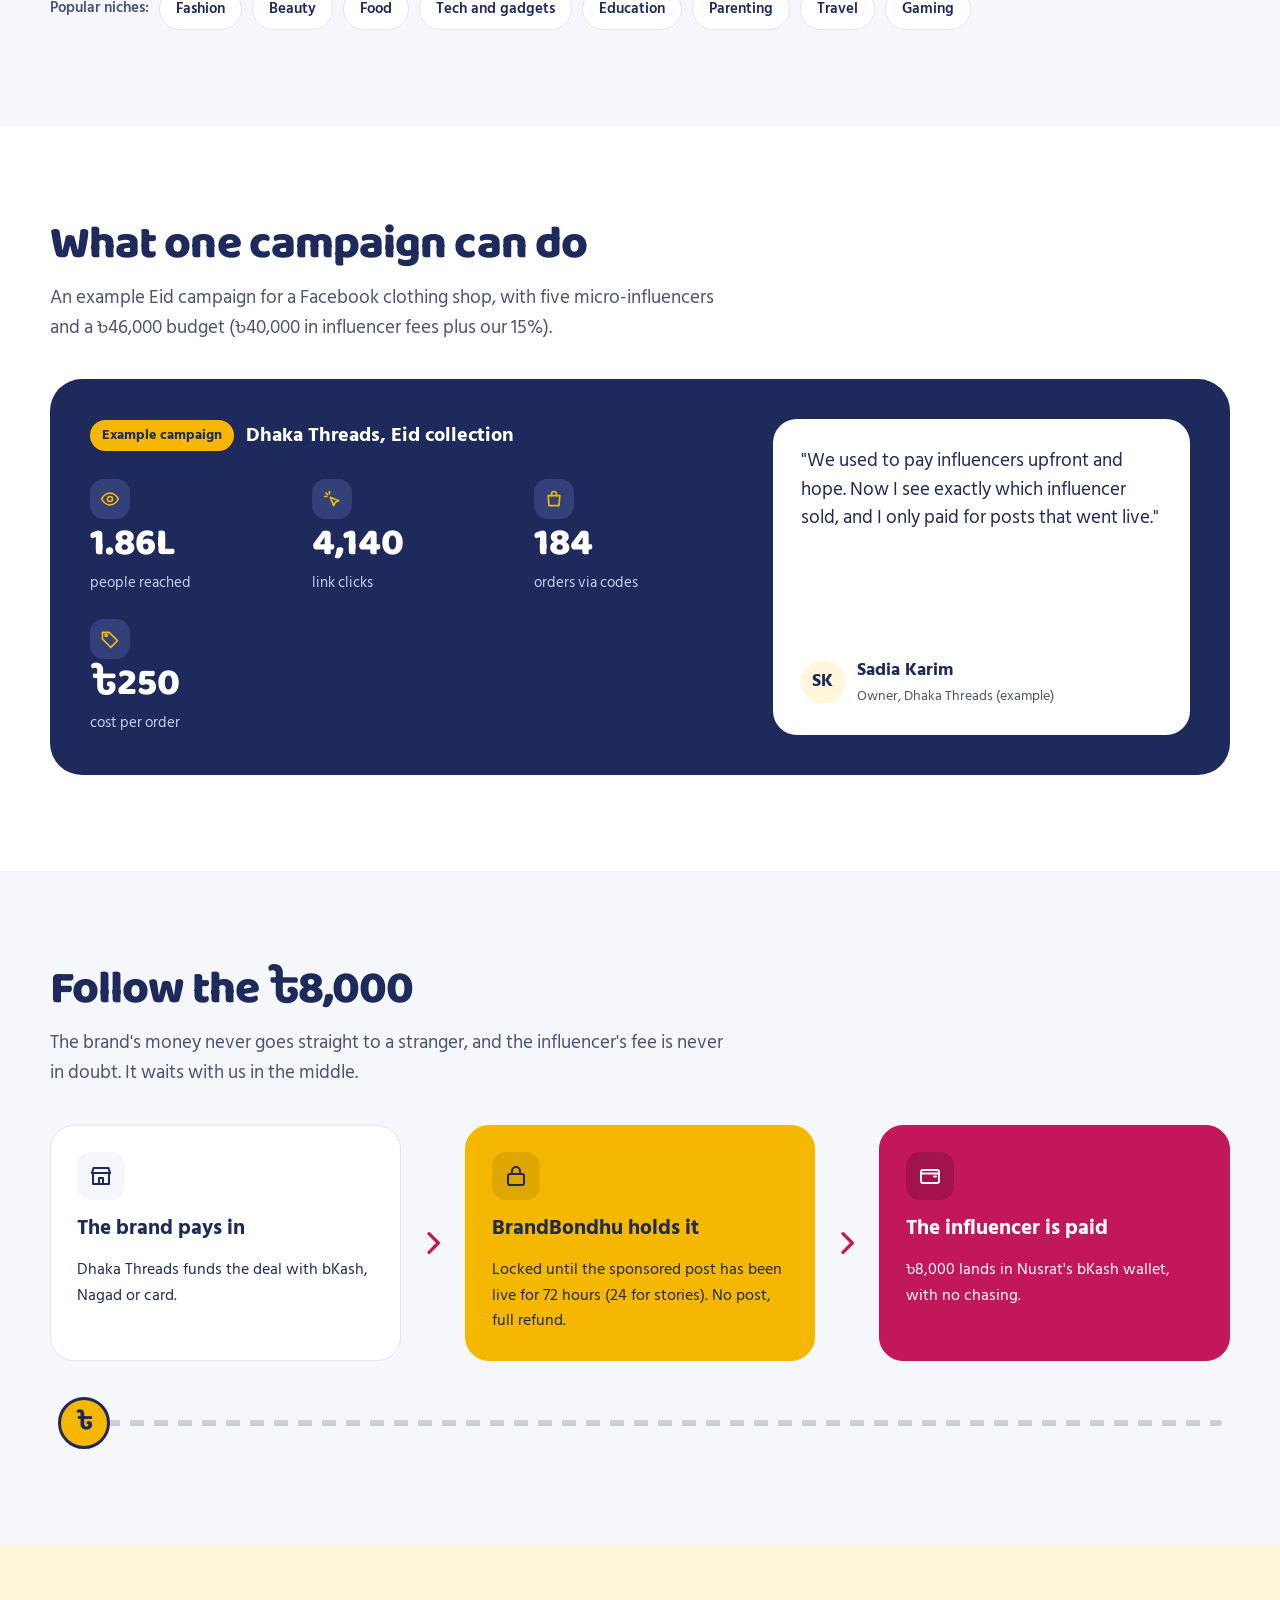
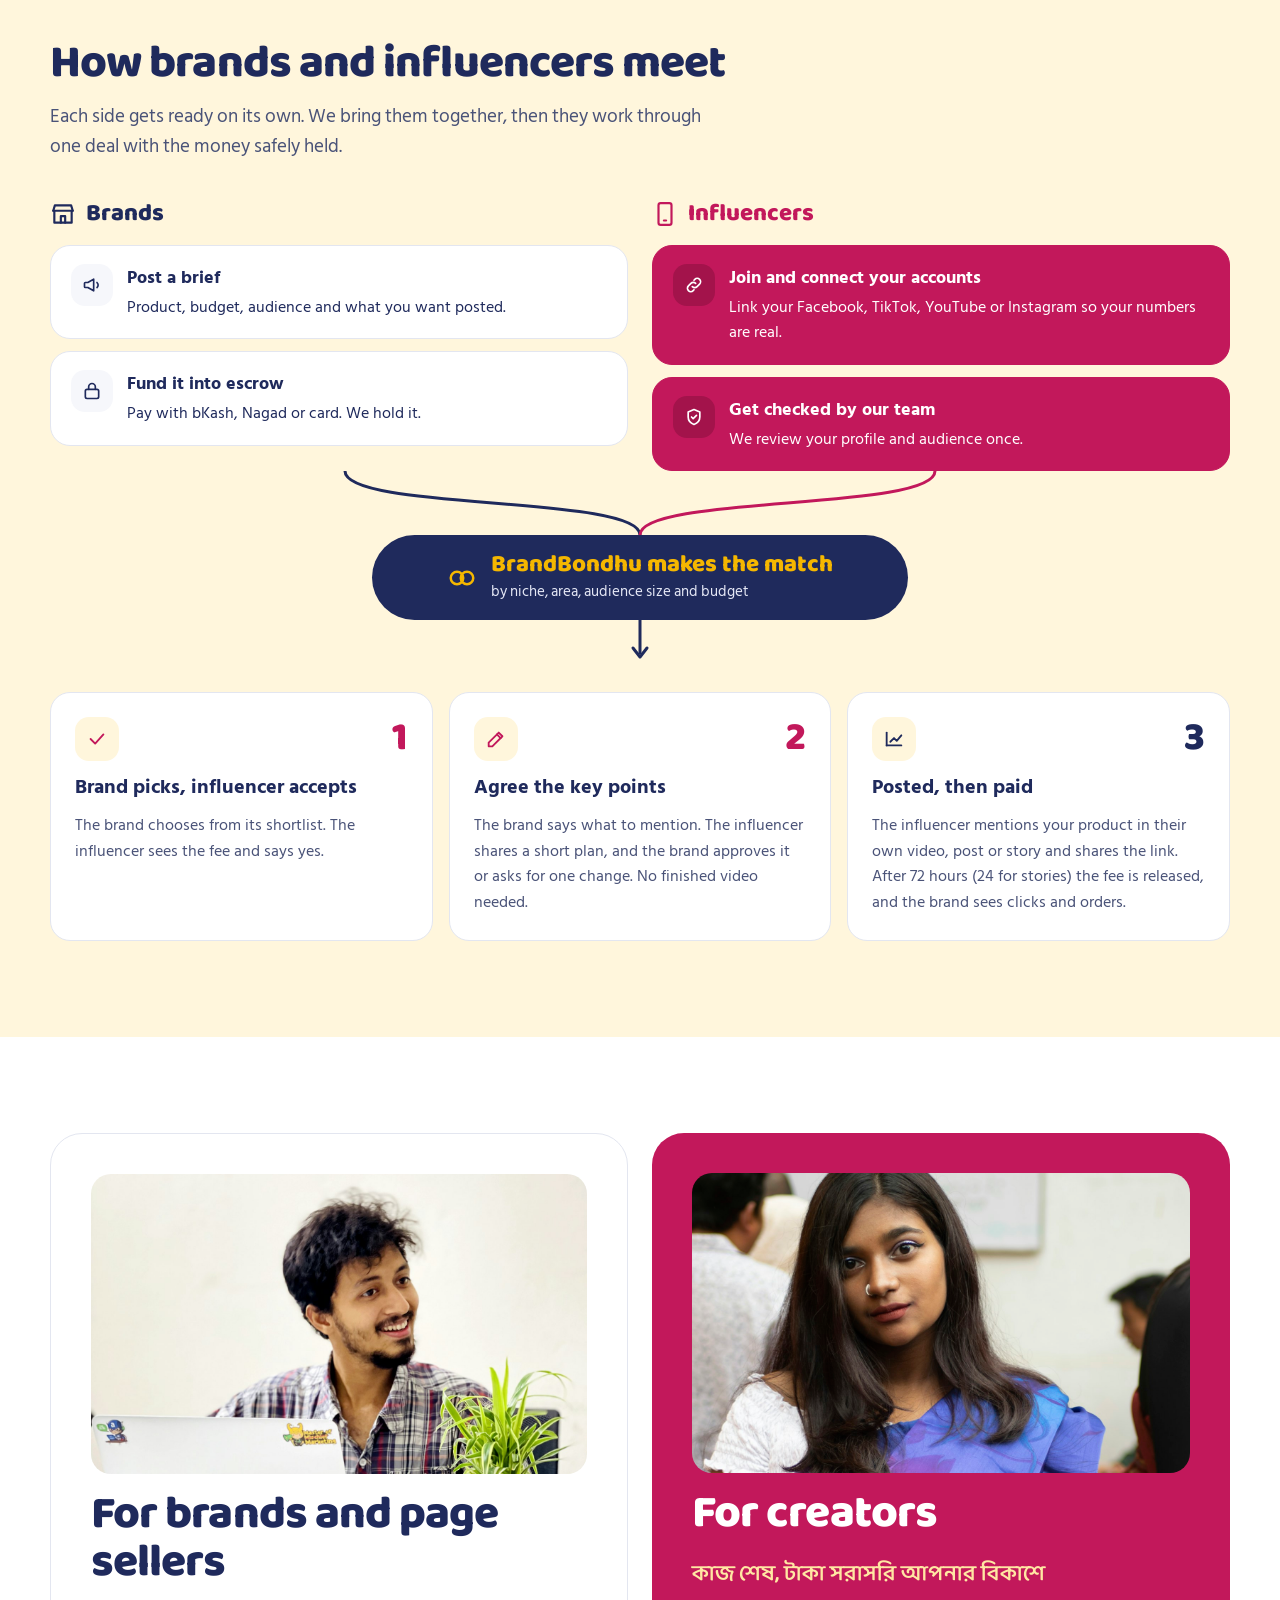
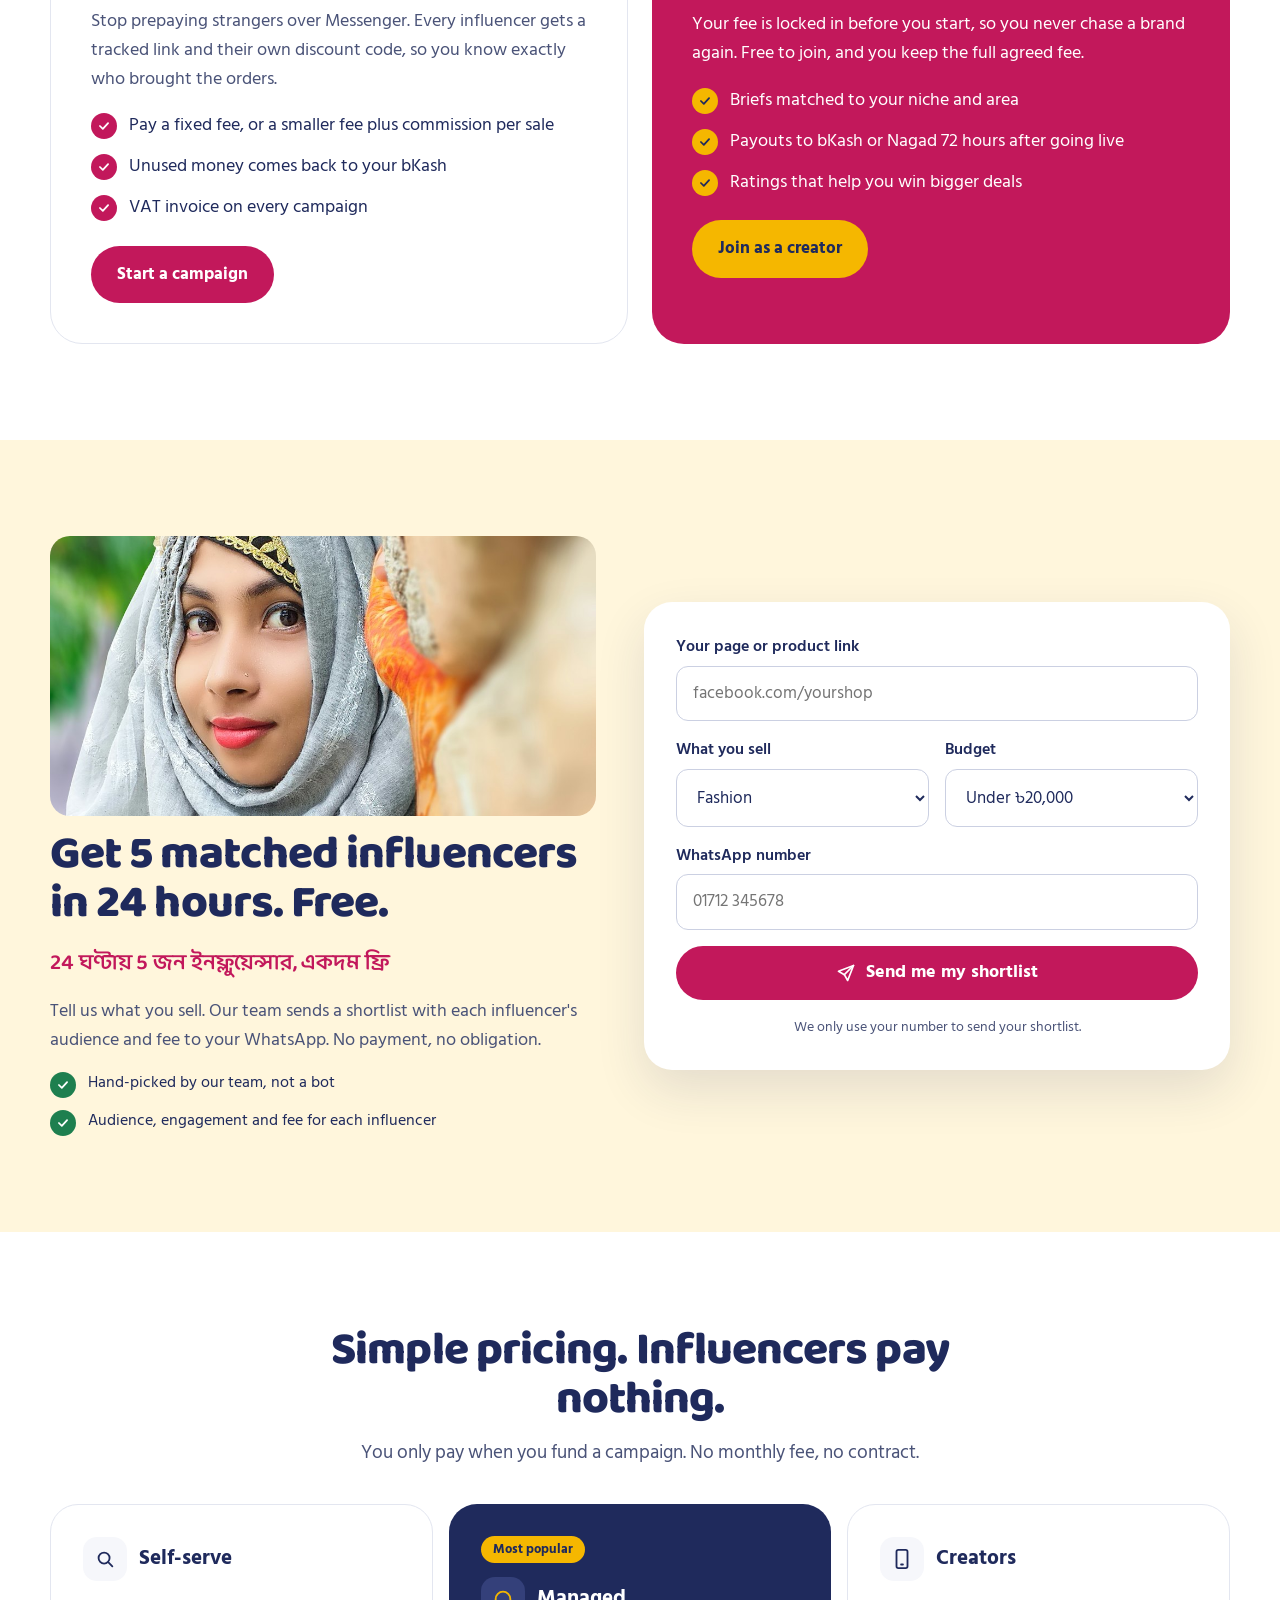
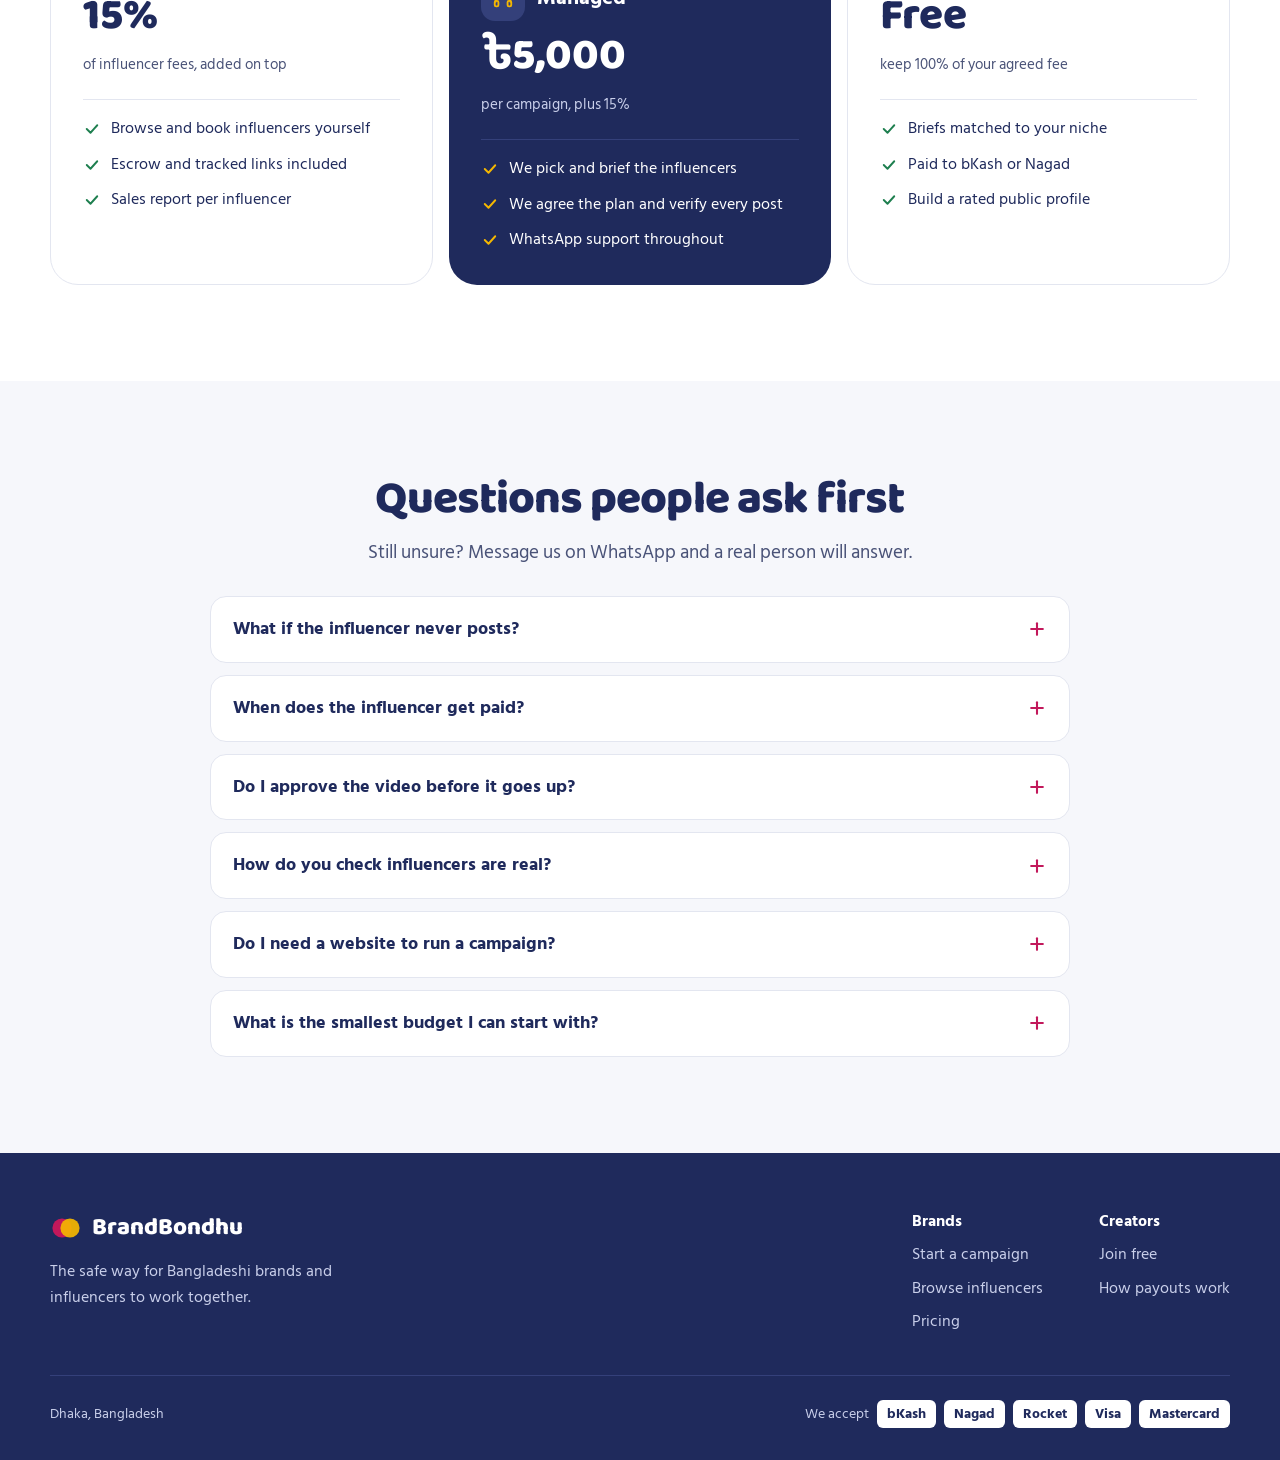
==== commit ed88b669: "Model real sponsored-content deals: key points + proof, not draft approval Influencers keep making t" ====
--- a/index.html
+++ b/index.html
@@ -94,7 +94,7 @@
 </div>
 <ol style="list-style: none; margin: 0; padding: 0; display: flex; flex-direction: column; gap: 14px">
 <li style="display: flex; align-items: center; gap: 14px; "><span style="width: 30px; height: 30px; border-radius: 999px; background: #2E9E66; display: flex; align-items: center; justify-content: center; flex: none"><svg width="16" height="16" viewBox="0 0 24 24" fill="none" stroke="#FFFFFF" stroke-width="3" stroke-linecap="round" stroke-linejoin="round" aria-hidden="true" style="flex: none"><path d="M5 12l5 5 9-10"></path></svg></span><span>Brand funds the deal. Money held safely.</span></li>
-<li style="display: flex; align-items: center; gap: 14px; "><span style="width: 30px; height: 30px; border-radius: 999px; background: #2E9E66; display: flex; align-items: center; justify-content: center; flex: none"><svg width="16" height="16" viewBox="0 0 24 24" fill="none" stroke="#FFFFFF" stroke-width="3" stroke-linecap="round" stroke-linejoin="round" aria-hidden="true" style="flex: none"><path d="M5 12l5 5 9-10"></path></svg></span><span>Brand approves Nusrat's draft.</span></li>
+<li style="display: flex; align-items: center; gap: 14px; "><span style="width: 30px; height: 30px; border-radius: 999px; background: #2E9E66; display: flex; align-items: center; justify-content: center; flex: none"><svg width="16" height="16" viewBox="0 0 24 24" fill="none" stroke="#FFFFFF" stroke-width="3" stroke-linecap="round" stroke-linejoin="round" aria-hidden="true" style="flex: none"><path d="M5 12l5 5 9-10"></path></svg></span><span>Brand approves Nusrat's plan.</span></li>
 <li style="display: flex; align-items: center; gap: 14px; font-weight: 700;"><span style="width: 30px; height: 30px; border-radius: 999px; background: #F5B700; display: flex; align-items: center; justify-content: center; flex: none"><svg width="16" height="16" viewBox="0 0 24 24" fill="none" stroke="#1F2A5C" stroke-width="2.5" stroke-linecap="round" stroke-linejoin="round" aria-hidden="true" style="flex: none"><path d="M2 12s3.5-7 10-7 10 7 10 7-3.5 7-10 7S2 12 2 12z"></path><circle cx="12" cy="12" r="3"></circle></svg></span><span>Post is live. Paying out in 41 hours.</span></li>
 <li style="display: flex; align-items: center; gap: 14px; color: #C9CFEA;"><span style="width: 30px; height: 30px; border-radius: 999px; border: 2px dashed #8E97C4; box-sizing: border-box; display: flex; align-items: center; justify-content: center; flex: none"><svg width="14" height="14" viewBox="0 0 24 24" fill="none" stroke="#C9CFEA" stroke-width="2" stroke-linecap="round" stroke-linejoin="round" aria-hidden="true" style="flex: none"><rect x="3" y="6" width="18" height="13" rx="2"></rect><path d="M16 12.5h2"></path><path d="M3 9.5h18"></path></svg></span><span>৳8,000 lands in Nusrat's bKash.</span></li>
 </ol>
@@ -274,7 +274,7 @@
 <div style="display: flex; flex-wrap: wrap; gap: 16px; align-items: stretch">
 <div style="flex: 1 1 240px; min-width: 0; background: #FFFFFF; color: #1F2A5C; border: 1px solid #E3E6F0; border-radius: 24px; padding: 26px; display: flex; flex-direction: column; gap: 12px"><span style="width: 48px; height: 48px; border-radius: 14px; background: #F6F7FB; display: flex; align-items: center; justify-content: center; flex: none"><svg width="24" height="24" viewBox="0 0 24 24" fill="none" stroke="#1F2A5C" stroke-width="2" stroke-linecap="round" stroke-linejoin="round" aria-hidden="true" style="flex: none"><path d="M3 9l1.5-5h15L21 9"></path><path d="M4 9v11h16V9"></path><path d="M3 9h18"></path><path d="M10 20v-6h4v6"></path></svg></span><h3 style="margin: 0; font-size: 21px; font-weight: 700">The brand pays in</h3><p style="margin: 0; font-size: 16px">Dhaka Threads funds the deal with bKash, Nagad or card.</p></div>
 <div class="bb-chevwrap" style="display: flex; align-items: center; justify-content: center"><svg width="32" height="32" viewBox="0 0 24 24" fill="none" stroke="#C2185B" stroke-width="2.5" stroke-linecap="round" stroke-linejoin="round" aria-hidden="true" style="flex: none; align-self: center"><path d="M9 5l7 7-7 7"></path></svg></div>
-<div style="flex: 1 1 240px; min-width: 0; background: #F5B700; color: #1F2A5C; border: 1px solid #F5B700; border-radius: 24px; padding: 26px; display: flex; flex-direction: column; gap: 12px"><span style="width: 48px; height: 48px; border-radius: 14px; background: #E0A700; display: flex; align-items: center; justify-content: center; flex: none"><svg width="24" height="24" viewBox="0 0 24 24" fill="none" stroke="#1F2A5C" stroke-width="2" stroke-linecap="round" stroke-linejoin="round" aria-hidden="true" style="flex: none"><rect x="4" y="10" width="16" height="11" rx="2"></rect><path d="M8 10V7a4 4 0 0 1 8 0v3"></path></svg></span><h3 style="margin: 0; font-size: 21px; font-weight: 700">BrandBondhu holds it</h3><p style="margin: 0; font-size: 16px">Locked until the approved post has been live for 72 hours. No post, full refund.</p></div>
+<div style="flex: 1 1 240px; min-width: 0; background: #F5B700; color: #1F2A5C; border: 1px solid #F5B700; border-radius: 24px; padding: 26px; display: flex; flex-direction: column; gap: 12px"><span style="width: 48px; height: 48px; border-radius: 14px; background: #E0A700; display: flex; align-items: center; justify-content: center; flex: none"><svg width="24" height="24" viewBox="0 0 24 24" fill="none" stroke="#1F2A5C" stroke-width="2" stroke-linecap="round" stroke-linejoin="round" aria-hidden="true" style="flex: none"><rect x="4" y="10" width="16" height="11" rx="2"></rect><path d="M8 10V7a4 4 0 0 1 8 0v3"></path></svg></span><h3 style="margin: 0; font-size: 21px; font-weight: 700">BrandBondhu holds it</h3><p style="margin: 0; font-size: 16px">Locked until the sponsored post has been live for 72 hours (24 for stories). No post, full refund.</p></div>
 <div class="bb-chevwrap" style="display: flex; align-items: center; justify-content: center"><svg width="32" height="32" viewBox="0 0 24 24" fill="none" stroke="#C2185B" stroke-width="2.5" stroke-linecap="round" stroke-linejoin="round" aria-hidden="true" style="flex: none; align-self: center"><path d="M9 5l7 7-7 7"></path></svg></div>
 <div style="flex: 1 1 240px; min-width: 0; background: #C2185B; color: #FFFFFF; border: 1px solid #C2185B; border-radius: 24px; padding: 26px; display: flex; flex-direction: column; gap: 12px"><span style="width: 48px; height: 48px; border-radius: 14px; background: #A3134B; display: flex; align-items: center; justify-content: center; flex: none"><svg width="24" height="24" viewBox="0 0 24 24" fill="none" stroke="#FFFFFF" stroke-width="2" stroke-linecap="round" stroke-linejoin="round" aria-hidden="true" style="flex: none"><rect x="3" y="6" width="18" height="13" rx="2"></rect><path d="M16 12.5h2"></path><path d="M3 9.5h18"></path></svg></span><h3 style="margin: 0; font-size: 21px; font-weight: 700">The influencer is paid</h3><p style="margin: 0; font-size: 16px">৳8,000 lands in Nusrat's bKash wallet, with no chasing.</p></div>
 </div>
@@ -307,8 +307,8 @@
 </div>
 <ol style="list-style: none; margin: 0; padding: 0; display: flex; flex-wrap: wrap; gap: 16px">
 <li style="flex: 1 1 240px; min-width: 0; background: #FFFFFF; border: 1px solid #E3E6F0; border-radius: 20px; padding: 24px; display: flex; flex-direction: column; gap: 10px"><div style="display: flex; align-items: center; justify-content: space-between"><span style="width: 44px; height: 44px; border-radius: 14px; background: #FFF6DC; display: flex; align-items: center; justify-content: center; flex: none"><svg width="22" height="22" viewBox="0 0 24 24" fill="none" stroke="#C2185B" stroke-width="2" stroke-linecap="round" stroke-linejoin="round" aria-hidden="true" style="flex: none"><path d="M5 12l5 5 9-10"></path></svg></span><span style="font-family: 'Baloo Da 2', 'Hind Siliguri', sans-serif; font-weight: 800; font-size: 40px; line-height: 1; color: #C2185B">1</span></div><h3 style="margin: 0; font-size: 20px; font-weight: 700">Brand picks, influencer accepts</h3><p style="margin: 0; color: #4A5378; font-size: 16px">The brand chooses from its shortlist. The influencer sees the fee and says yes.</p></li>
-<li style="flex: 1 1 240px; min-width: 0; background: #FFFFFF; border: 1px solid #E3E6F0; border-radius: 20px; padding: 24px; display: flex; flex-direction: column; gap: 10px"><div style="display: flex; align-items: center; justify-content: space-between"><span style="width: 44px; height: 44px; border-radius: 14px; background: #FFF6DC; display: flex; align-items: center; justify-content: center; flex: none"><svg width="22" height="22" viewBox="0 0 24 24" fill="none" stroke="#C2185B" stroke-width="2" stroke-linecap="round" stroke-linejoin="round" aria-hidden="true" style="flex: none"><path d="M4 20h4L19 9l-4-4L4 16z"></path><path d="M13 7l4 4"></path></svg></span><span style="font-family: 'Baloo Da 2', 'Hind Siliguri', sans-serif; font-weight: 800; font-size: 40px; line-height: 1; color: #C2185B">2</span></div><h3 style="margin: 0; font-size: 20px; font-weight: 700">Draft, then approval</h3><p style="margin: 0; color: #4A5378; font-size: 16px">The influencer sends the post first. The brand approves or asks for one change.</p></li>
-<li style="flex: 1 1 240px; min-width: 0; background: #FFFFFF; border: 1px solid #E3E6F0; border-radius: 20px; padding: 24px; display: flex; flex-direction: column; gap: 10px"><div style="display: flex; align-items: center; justify-content: space-between"><span style="width: 44px; height: 44px; border-radius: 14px; background: #FFF6DC; display: flex; align-items: center; justify-content: center; flex: none"><svg width="22" height="22" viewBox="0 0 24 24" fill="none" stroke="#1F2A5C" stroke-width="2" stroke-linecap="round" stroke-linejoin="round" aria-hidden="true" style="flex: none"><path d="M4 19V5"></path><path d="M4 19h16"></path><path d="M8 15l4-4 3 3 5-6"></path></svg></span><span style="font-family: 'Baloo Da 2', 'Hind Siliguri', sans-serif; font-weight: 800; font-size: 40px; line-height: 1; color: #1F2A5C">3</span></div><h3 style="margin: 0; font-size: 20px; font-weight: 700">Live, then paid</h3><p style="margin: 0; color: #4A5378; font-size: 16px">After 72 hours live, the fee goes to the influencer. The brand sees clicks and orders.</p></li>
+<li style="flex: 1 1 240px; min-width: 0; background: #FFFFFF; border: 1px solid #E3E6F0; border-radius: 20px; padding: 24px; display: flex; flex-direction: column; gap: 10px"><div style="display: flex; align-items: center; justify-content: space-between"><span style="width: 44px; height: 44px; border-radius: 14px; background: #FFF6DC; display: flex; align-items: center; justify-content: center; flex: none"><svg width="22" height="22" viewBox="0 0 24 24" fill="none" stroke="#C2185B" stroke-width="2" stroke-linecap="round" stroke-linejoin="round" aria-hidden="true" style="flex: none"><path d="M4 20h4L19 9l-4-4L4 16z"></path><path d="M13 7l4 4"></path></svg></span><span style="font-family: 'Baloo Da 2', 'Hind Siliguri', sans-serif; font-weight: 800; font-size: 40px; line-height: 1; color: #C2185B">2</span></div><h3 style="margin: 0; font-size: 20px; font-weight: 700">Agree the key points</h3><p style="margin: 0; color: #4A5378; font-size: 16px">The brand says what to mention. The influencer shares a short plan, and the brand approves it or asks for one change. No finished video needed.</p></li>
+<li style="flex: 1 1 240px; min-width: 0; background: #FFFFFF; border: 1px solid #E3E6F0; border-radius: 20px; padding: 24px; display: flex; flex-direction: column; gap: 10px"><div style="display: flex; align-items: center; justify-content: space-between"><span style="width: 44px; height: 44px; border-radius: 14px; background: #FFF6DC; display: flex; align-items: center; justify-content: center; flex: none"><svg width="22" height="22" viewBox="0 0 24 24" fill="none" stroke="#1F2A5C" stroke-width="2" stroke-linecap="round" stroke-linejoin="round" aria-hidden="true" style="flex: none"><path d="M4 19V5"></path><path d="M4 19h16"></path><path d="M8 15l4-4 3 3 5-6"></path></svg></span><span style="font-family: 'Baloo Da 2', 'Hind Siliguri', sans-serif; font-weight: 800; font-size: 40px; line-height: 1; color: #1F2A5C">3</span></div><h3 style="margin: 0; font-size: 20px; font-weight: 700">Posted, then paid</h3><p style="margin: 0; color: #4A5378; font-size: 16px">The influencer mentions your product in their own video, post or story and shares the link. After 72 hours (24 for stories) the fee is released, and the brand sees clicks and orders.</p></li>
 </ol>
 </div></section>
 <section><div class="bb-sec" style="max-width: 1180px; margin: 0 auto; padding: 96px 24px; display: flex; flex-wrap: wrap; gap: 24px">
@@ -362,7 +362,7 @@
 <div style="display: flex; flex-direction: column; gap: 12px; max-width: 760px; align-items: center; text-align: center; margin: 0 auto;"><h2 id="pr-title" style="margin: 0; font-family: 'Baloo Da 2', 'Hind Siliguri', sans-serif; font-weight: 800; font-size: clamp(32px, 3.8vw, 46px); line-height: 1.06; letter-spacing: -0.02em">Simple pricing. Influencers pay nothing.</h2><p style="margin: 0; color: #4A5378; font-size: 19px; max-width: 36em">You only pay when you fund a campaign. No monthly fee, no contract.</p></div>
 <div style="display: flex; flex-wrap: wrap; gap: 16px; align-items: stretch">
 <div style="flex: 1 1 300px; min-width: 0; background: #FFFFFF; color: #1F2A5C; border: 1px solid #E3E6F0; border-radius: 28px; padding: 32px; display: flex; flex-direction: column; gap: 14px"><div style="display: flex; align-items: center; gap: 12px"><span style="width: 44px; height: 44px; border-radius: 14px; background: #F6F7FB; display: flex; align-items: center; justify-content: center; flex: none"><svg width="22" height="22" viewBox="0 0 24 24" fill="none" stroke="#1F2A5C" stroke-width="2" stroke-linecap="round" stroke-linejoin="round" aria-hidden="true" style="flex: none"><circle cx="11" cy="11" r="6"></circle><path d="M20 20l-4.5-4.5"></path></svg></span><h3 style="margin: 0; font-size: 21px; font-weight: 700">Self-serve</h3></div><div style="font-family: 'Baloo Da 2', 'Hind Siliguri', sans-serif; font-weight: 800; font-size: 44px; line-height: 1">15%</div><div style="font-size: 15px; color: #4A5378">of influencer fees, added on top</div><ul style="margin: 8px 0 0; padding: 16px 0 0; border-top: 1px solid #E3E6F0; list-style: none; display: flex; flex-direction: column; gap: 10px; font-size: 16px"><li style="display: flex; gap: 10px; align-items: center"><svg width="18" height="18" viewBox="0 0 24 24" fill="none" stroke="#1E7F4F" stroke-width="2.5" stroke-linecap="round" stroke-linejoin="round" aria-hidden="true" style="flex: none"><path d="M5 12l5 5 9-10"></path></svg><span>Browse and book influencers yourself</span></li><li style="display: flex; gap: 10px; align-items: center"><svg width="18" height="18" viewBox="0 0 24 24" fill="none" stroke="#1E7F4F" stroke-width="2.5" stroke-linecap="round" stroke-linejoin="round" aria-hidden="true" style="flex: none"><path d="M5 12l5 5 9-10"></path></svg><span>Escrow and tracked links included</span></li><li style="display: flex; gap: 10px; align-items: center"><svg width="18" height="18" viewBox="0 0 24 24" fill="none" stroke="#1E7F4F" stroke-width="2.5" stroke-linecap="round" stroke-linejoin="round" aria-hidden="true" style="flex: none"><path d="M5 12l5 5 9-10"></path></svg><span>Sales report per influencer</span></li></ul></div>
-<div style="flex: 1 1 300px; min-width: 0; background: #1F2A5C; color: #FFFFFF; border: none; border-radius: 28px; padding: 32px; display: flex; flex-direction: column; gap: 14px"><span style="align-self: flex-start; background: #F5B700; color: #1F2A5C; font-weight: 700; font-size: 13px; padding: 3px 12px; border-radius: 999px">Most popular</span><div style="display: flex; align-items: center; gap: 12px"><span style="width: 44px; height: 44px; border-radius: 14px; background: #34407A; display: flex; align-items: center; justify-content: center; flex: none"><svg width="22" height="22" viewBox="0 0 24 24" fill="none" stroke="#F5B700" stroke-width="2" stroke-linecap="round" stroke-linejoin="round" aria-hidden="true" style="flex: none"><path d="M4 15v-3a8 8 0 0 1 16 0v3"></path><rect x="3" y="14" width="4" height="6" rx="1.5"></rect><rect x="17" y="14" width="4" height="6" rx="1.5"></rect></svg></span><h3 style="margin: 0; font-size: 21px; font-weight: 700">Managed</h3></div><div style="font-family: 'Baloo Da 2', 'Hind Siliguri', sans-serif; font-weight: 800; font-size: 44px; line-height: 1">৳5,000</div><div style="font-size: 15px; color: #C9CFEA">per campaign, plus 15%</div><ul style="margin: 8px 0 0; padding: 16px 0 0; border-top: 1px solid #34407A; list-style: none; display: flex; flex-direction: column; gap: 10px; font-size: 16px"><li style="display: flex; gap: 10px; align-items: center"><svg width="18" height="18" viewBox="0 0 24 24" fill="none" stroke="#F5B700" stroke-width="2.5" stroke-linecap="round" stroke-linejoin="round" aria-hidden="true" style="flex: none"><path d="M5 12l5 5 9-10"></path></svg><span>We pick and brief the influencers</span></li><li style="display: flex; gap: 10px; align-items: center"><svg width="18" height="18" viewBox="0 0 24 24" fill="none" stroke="#F5B700" stroke-width="2.5" stroke-linecap="round" stroke-linejoin="round" aria-hidden="true" style="flex: none"><path d="M5 12l5 5 9-10"></path></svg><span>We check every post before it goes live</span></li><li style="display: flex; gap: 10px; align-items: center"><svg width="18" height="18" viewBox="0 0 24 24" fill="none" stroke="#F5B700" stroke-width="2.5" stroke-linecap="round" stroke-linejoin="round" aria-hidden="true" style="flex: none"><path d="M5 12l5 5 9-10"></path></svg><span>WhatsApp support throughout</span></li></ul></div>
+<div style="flex: 1 1 300px; min-width: 0; background: #1F2A5C; color: #FFFFFF; border: none; border-radius: 28px; padding: 32px; display: flex; flex-direction: column; gap: 14px"><span style="align-self: flex-start; background: #F5B700; color: #1F2A5C; font-weight: 700; font-size: 13px; padding: 3px 12px; border-radius: 999px">Most popular</span><div style="display: flex; align-items: center; gap: 12px"><span style="width: 44px; height: 44px; border-radius: 14px; background: #34407A; display: flex; align-items: center; justify-content: center; flex: none"><svg width="22" height="22" viewBox="0 0 24 24" fill="none" stroke="#F5B700" stroke-width="2" stroke-linecap="round" stroke-linejoin="round" aria-hidden="true" style="flex: none"><path d="M4 15v-3a8 8 0 0 1 16 0v3"></path><rect x="3" y="14" width="4" height="6" rx="1.5"></rect><rect x="17" y="14" width="4" height="6" rx="1.5"></rect></svg></span><h3 style="margin: 0; font-size: 21px; font-weight: 700">Managed</h3></div><div style="font-family: 'Baloo Da 2', 'Hind Siliguri', sans-serif; font-weight: 800; font-size: 44px; line-height: 1">৳5,000</div><div style="font-size: 15px; color: #C9CFEA">per campaign, plus 15%</div><ul style="margin: 8px 0 0; padding: 16px 0 0; border-top: 1px solid #34407A; list-style: none; display: flex; flex-direction: column; gap: 10px; font-size: 16px"><li style="display: flex; gap: 10px; align-items: center"><svg width="18" height="18" viewBox="0 0 24 24" fill="none" stroke="#F5B700" stroke-width="2.5" stroke-linecap="round" stroke-linejoin="round" aria-hidden="true" style="flex: none"><path d="M5 12l5 5 9-10"></path></svg><span>We pick and brief the influencers</span></li><li style="display: flex; gap: 10px; align-items: center"><svg width="18" height="18" viewBox="0 0 24 24" fill="none" stroke="#F5B700" stroke-width="2.5" stroke-linecap="round" stroke-linejoin="round" aria-hidden="true" style="flex: none"><path d="M5 12l5 5 9-10"></path></svg><span>We agree the plan and verify every post</span></li><li style="display: flex; gap: 10px; align-items: center"><svg width="18" height="18" viewBox="0 0 24 24" fill="none" stroke="#F5B700" stroke-width="2.5" stroke-linecap="round" stroke-linejoin="round" aria-hidden="true" style="flex: none"><path d="M5 12l5 5 9-10"></path></svg><span>WhatsApp support throughout</span></li></ul></div>
 <div style="flex: 1 1 300px; min-width: 0; background: #FFFFFF; color: #1F2A5C; border: 1px solid #E3E6F0; border-radius: 28px; padding: 32px; display: flex; flex-direction: column; gap: 14px"><div style="display: flex; align-items: center; gap: 12px"><span style="width: 44px; height: 44px; border-radius: 14px; background: #F6F7FB; display: flex; align-items: center; justify-content: center; flex: none"><svg width="22" height="22" viewBox="0 0 24 24" fill="none" stroke="#1F2A5C" stroke-width="2" stroke-linecap="round" stroke-linejoin="round" aria-hidden="true" style="flex: none"><rect x="6" y="2" width="12" height="20" rx="2"></rect><path d="M11 18h2"></path></svg></span><h3 style="margin: 0; font-size: 21px; font-weight: 700">Creators</h3></div><div style="font-family: 'Baloo Da 2', 'Hind Siliguri', sans-serif; font-weight: 800; font-size: 44px; line-height: 1">Free</div><div style="font-size: 15px; color: #4A5378">keep 100% of your agreed fee</div><ul style="margin: 8px 0 0; padding: 16px 0 0; border-top: 1px solid #E3E6F0; list-style: none; display: flex; flex-direction: column; gap: 10px; font-size: 16px"><li style="display: flex; gap: 10px; align-items: center"><svg width="18" height="18" viewBox="0 0 24 24" fill="none" stroke="#1E7F4F" stroke-width="2.5" stroke-linecap="round" stroke-linejoin="round" aria-hidden="true" style="flex: none"><path d="M5 12l5 5 9-10"></path></svg><span>Briefs matched to your niche</span></li><li style="display: flex; gap: 10px; align-items: center"><svg width="18" height="18" viewBox="0 0 24 24" fill="none" stroke="#1E7F4F" stroke-width="2.5" stroke-linecap="round" stroke-linejoin="round" aria-hidden="true" style="flex: none"><path d="M5 12l5 5 9-10"></path></svg><span>Paid to bKash or Nagad</span></li><li style="display: flex; gap: 10px; align-items: center"><svg width="18" height="18" viewBox="0 0 24 24" fill="none" stroke="#1E7F4F" stroke-width="2.5" stroke-linecap="round" stroke-linejoin="round" aria-hidden="true" style="flex: none"><path d="M5 12l5 5 9-10"></path></svg><span>Build a rated public profile</span></li></ul></div>
 </div>
 </div></section>
@@ -370,7 +370,8 @@
 <div style="display: flex; flex-direction: column; gap: 12px; max-width: 760px; align-items: center; text-align: center; margin: 0 auto;"><h2 id="faq-title" style="margin: 0; font-family: 'Baloo Da 2', 'Hind Siliguri', sans-serif; font-weight: 800; font-size: clamp(32px, 3.8vw, 46px); line-height: 1.06; letter-spacing: -0.02em">Questions people ask first</h2><p style="margin: 0; color: #4A5378; font-size: 19px; max-width: 36em">Still unsure? Message us on WhatsApp and a real person will answer.</p></div>
 <div style="display: flex; flex-direction: column; gap: 12px">
 <details style="background: #FFFFFF; border: 1px solid #E3E6F0; border-radius: 16px; padding: 18px 22px"><summary style="cursor: pointer; font-weight: 700; font-size: 18px; display: flex; justify-content: space-between; align-items: center; gap: 16px">What if the influencer never posts?<svg width="20" height="20" viewBox="0 0 24 24" fill="none" stroke="#C2185B" stroke-width="2.5" stroke-linecap="round" stroke-linejoin="round" aria-hidden="true" style="flex: none"><path d="M12 5v14"></path><path d="M5 12h14"></path></svg></summary><p style="margin: 10px 0 0; color: #4A5378">The money never leaves escrow. You get it back in full, or pick another influencer.</p></details>
-<details style="background: #FFFFFF; border: 1px solid #E3E6F0; border-radius: 16px; padding: 18px 22px"><summary style="cursor: pointer; font-weight: 700; font-size: 18px; display: flex; justify-content: space-between; align-items: center; gap: 16px">When does the influencer get paid?<svg width="20" height="20" viewBox="0 0 24 24" fill="none" stroke="#C2185B" stroke-width="2.5" stroke-linecap="round" stroke-linejoin="round" aria-hidden="true" style="flex: none"><path d="M12 5v14"></path><path d="M5 12h14"></path></svg></summary><p style="margin: 10px 0 0; color: #4A5378">72 hours after the approved post goes live, straight to their bKash or Nagad.</p></details>
+<details style="background: #FFFFFF; border: 1px solid #E3E6F0; border-radius: 16px; padding: 18px 22px"><summary style="cursor: pointer; font-weight: 700; font-size: 18px; display: flex; justify-content: space-between; align-items: center; gap: 16px">When does the influencer get paid?<svg width="20" height="20" viewBox="0 0 24 24" fill="none" stroke="#C2185B" stroke-width="2.5" stroke-linecap="round" stroke-linejoin="round" aria-hidden="true" style="flex: none"><path d="M12 5v14"></path><path d="M5 12h14"></path></svg></summary><p style="margin: 10px 0 0; color: #4A5378">72 hours after the sponsored post goes live (24 hours for stories), straight to their bKash or Nagad.</p></details>
+<details style="background: #FFFFFF; border: 1px solid #E3E6F0; border-radius: 16px; padding: 18px 22px"><summary style="cursor: pointer; font-weight: 700; font-size: 18px; display: flex; justify-content: space-between; align-items: center; gap: 16px">Do I approve the video before it goes up?<svg width="20" height="20" viewBox="0 0 24 24" fill="none" stroke="#C2185B" stroke-width="2.5" stroke-linecap="round" stroke-linejoin="round" aria-hidden="true" style="flex: none"><path d="M12 5v14"></path><path d="M5 12h14"></path></svg></summary><p style="margin: 10px 0 0; color: #4A5378">You approve the key points and the plan, then check the proof of the post. Influencers keep their own style, which is why their followers trust them. If you want a draft of a dedicated reel first, ask when you book: the influencer has to agree, and the fee may be higher.</p></details>
 <details style="background: #FFFFFF; border: 1px solid #E3E6F0; border-radius: 16px; padding: 18px 22px"><summary style="cursor: pointer; font-weight: 700; font-size: 18px; display: flex; justify-content: space-between; align-items: center; gap: 16px">How do you check influencers are real?<svg width="20" height="20" viewBox="0 0 24 24" fill="none" stroke="#C2185B" stroke-width="2.5" stroke-linecap="round" stroke-linejoin="round" aria-hidden="true" style="flex: none"><path d="M12 5v14"></path><path d="M5 12h14"></path></svg></summary><p style="margin: 10px 0 0; color: #4A5378">Influencers connect their Facebook, TikTok, YouTube or Instagram accounts directly, and our team reviews each profile before it goes live.</p></details>
 <details style="background: #FFFFFF; border: 1px solid #E3E6F0; border-radius: 16px; padding: 18px 22px"><summary style="cursor: pointer; font-weight: 700; font-size: 18px; display: flex; justify-content: space-between; align-items: center; gap: 16px">Do I need a website to run a campaign?<svg width="20" height="20" viewBox="0 0 24 24" fill="none" stroke="#C2185B" stroke-width="2.5" stroke-linecap="round" stroke-linejoin="round" aria-hidden="true" style="flex: none"><path d="M12 5v14"></path><path d="M5 12h14"></path></svg></summary><p style="margin: 10px 0 0; color: #4A5378">No. A Facebook or Instagram page is enough. Discount codes track orders that come through Messenger.</p></details>
 <details style="background: #FFFFFF; border: 1px solid #E3E6F0; border-radius: 16px; padding: 18px 22px"><summary style="cursor: pointer; font-weight: 700; font-size: 18px; display: flex; justify-content: space-between; align-items: center; gap: 16px">What is the smallest budget I can start with?<svg width="20" height="20" viewBox="0 0 24 24" fill="none" stroke="#C2185B" stroke-width="2.5" stroke-linecap="round" stroke-linejoin="round" aria-hidden="true" style="flex: none"><path d="M12 5v14"></path><path d="M5 12h14"></path></svg></summary><p style="margin: 10px 0 0; color: #4A5378">You can start with one influencer, from ৳9,200 (a ৳8,000 fee plus our 15%). Most first campaigns use 3 to 5 micro-influencers.</p></details>
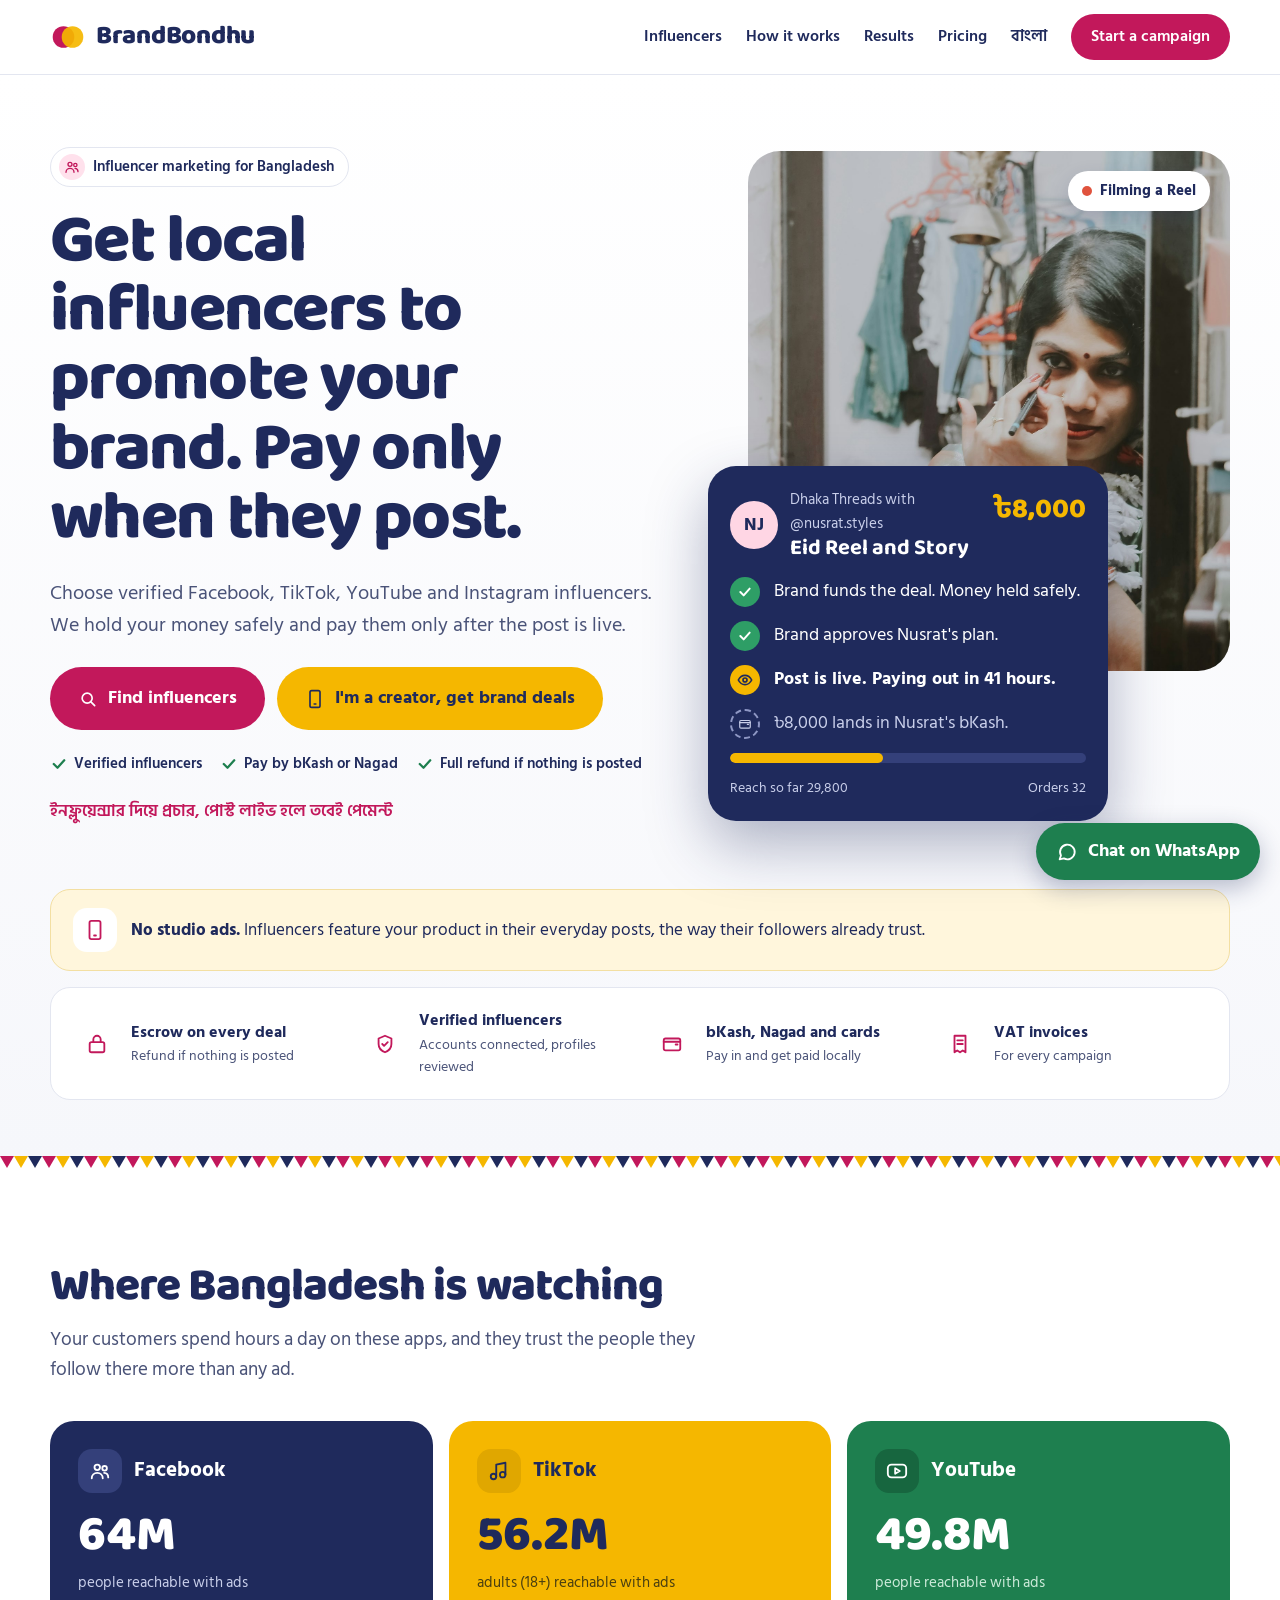
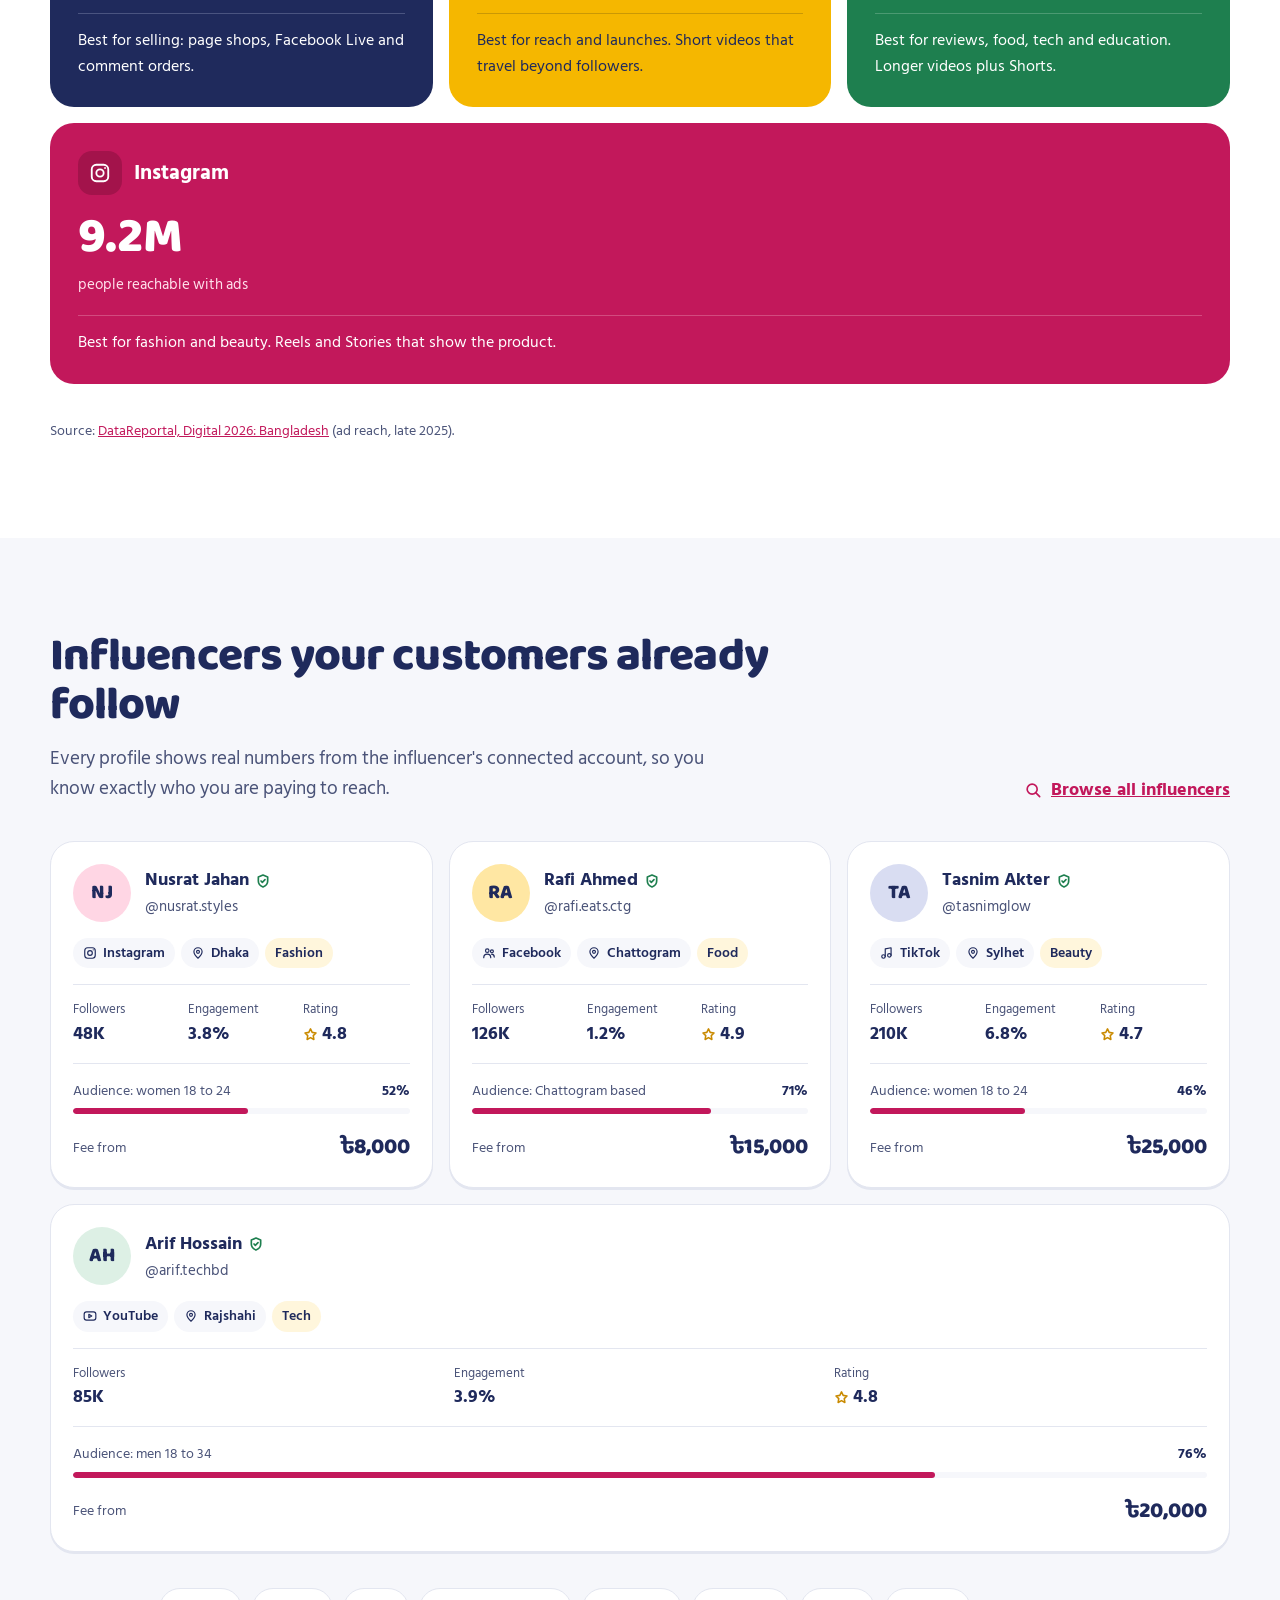
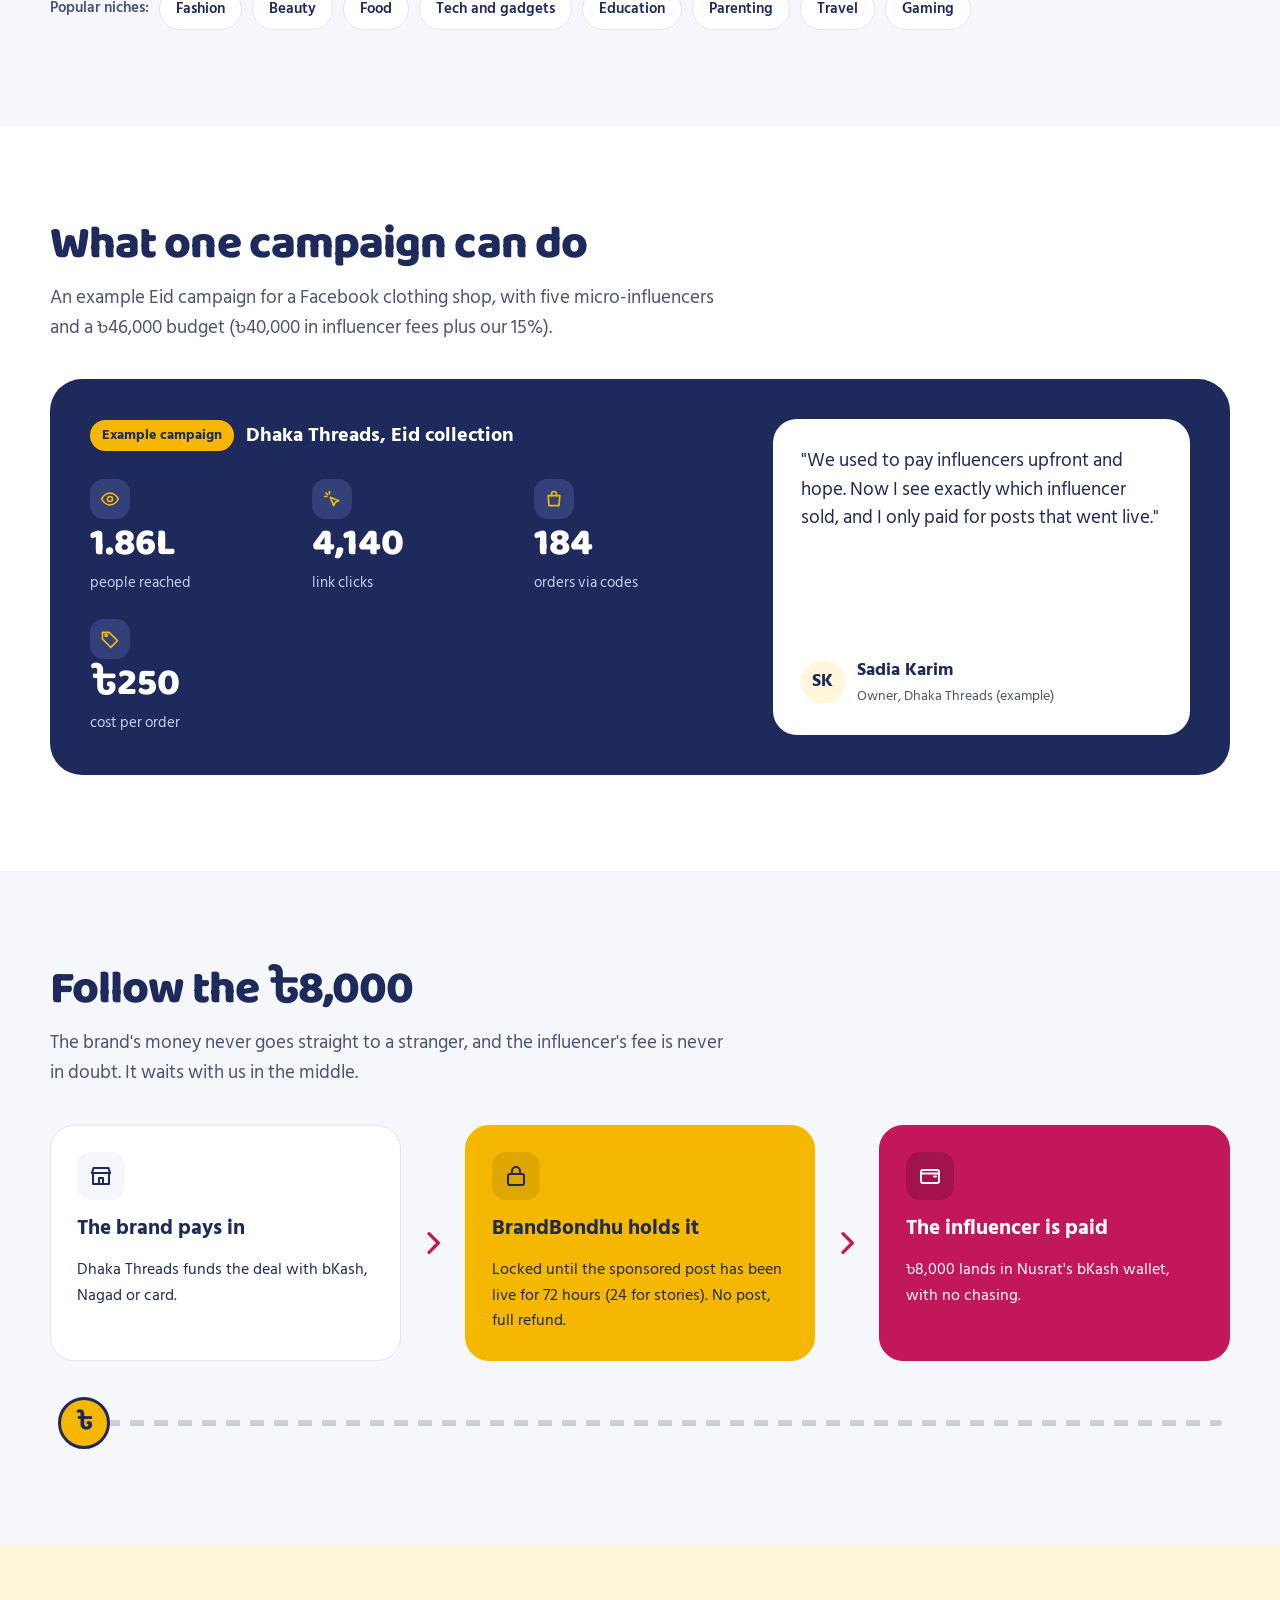
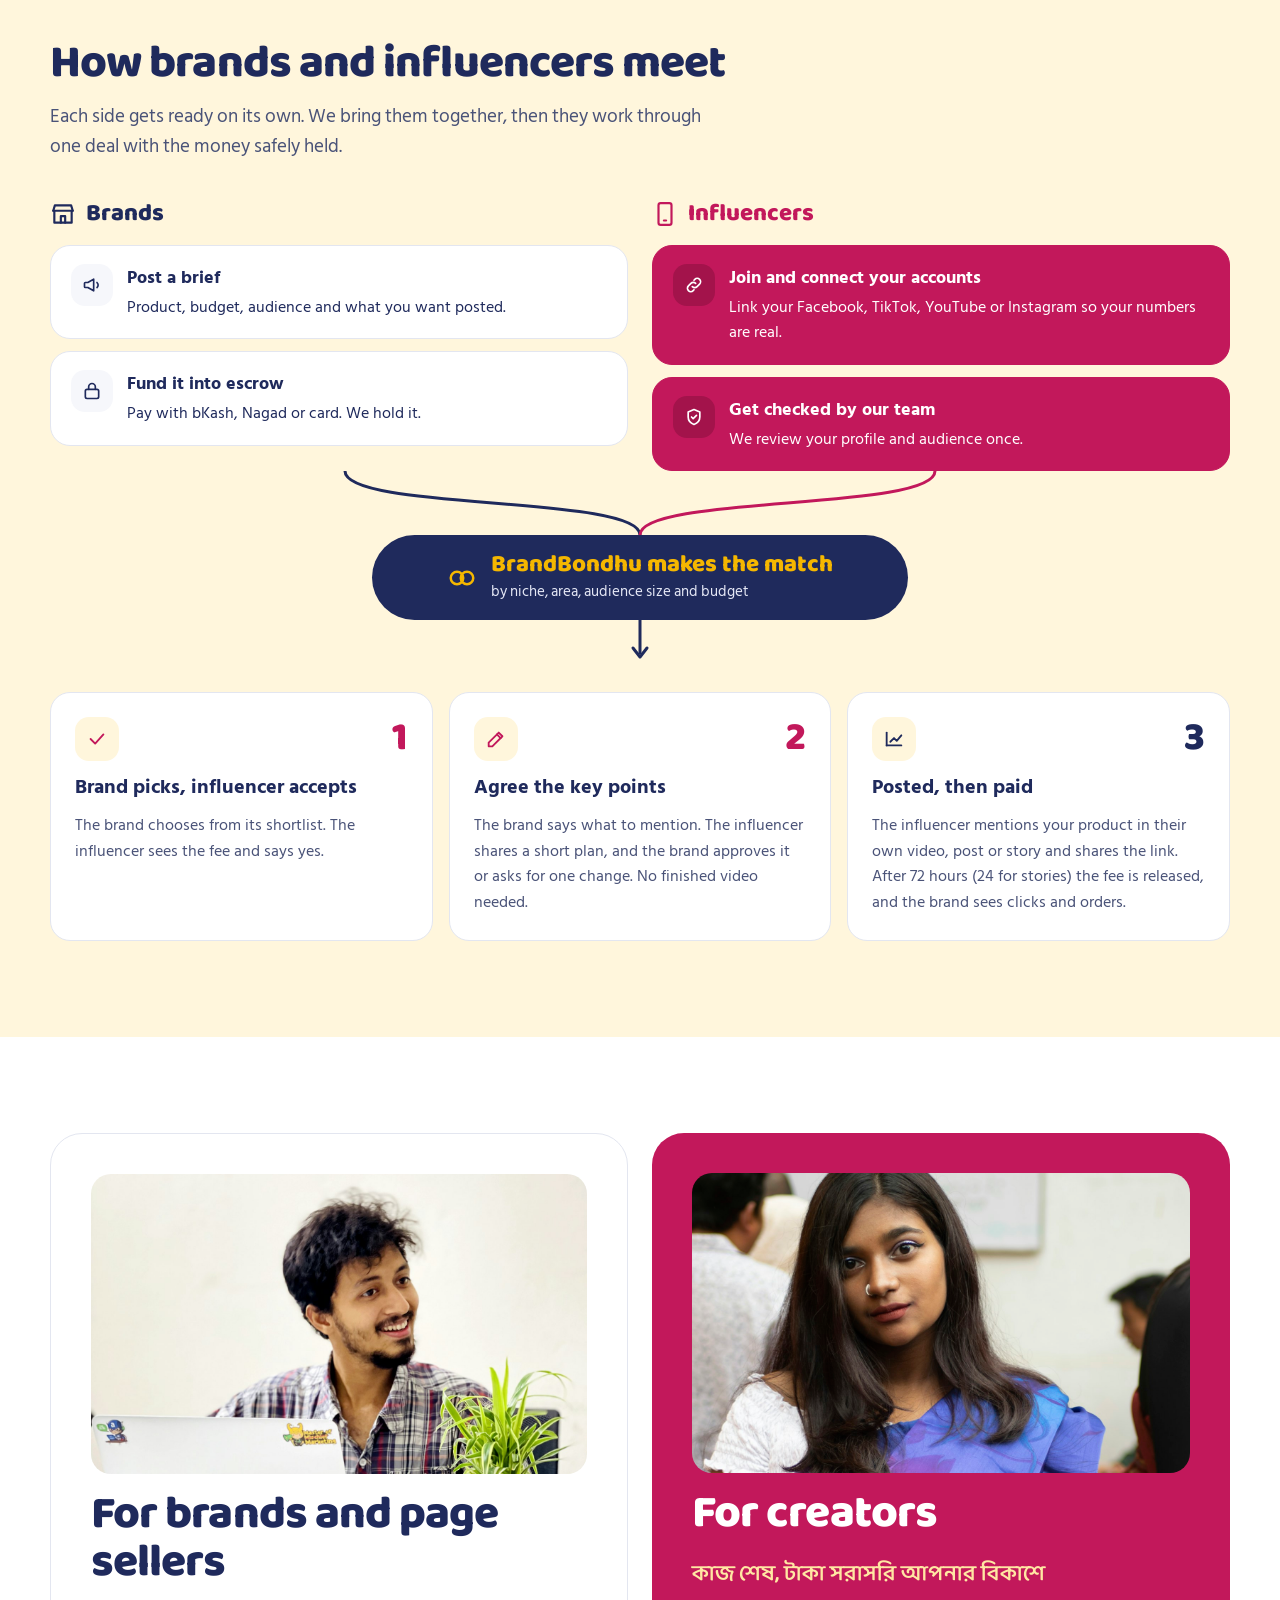
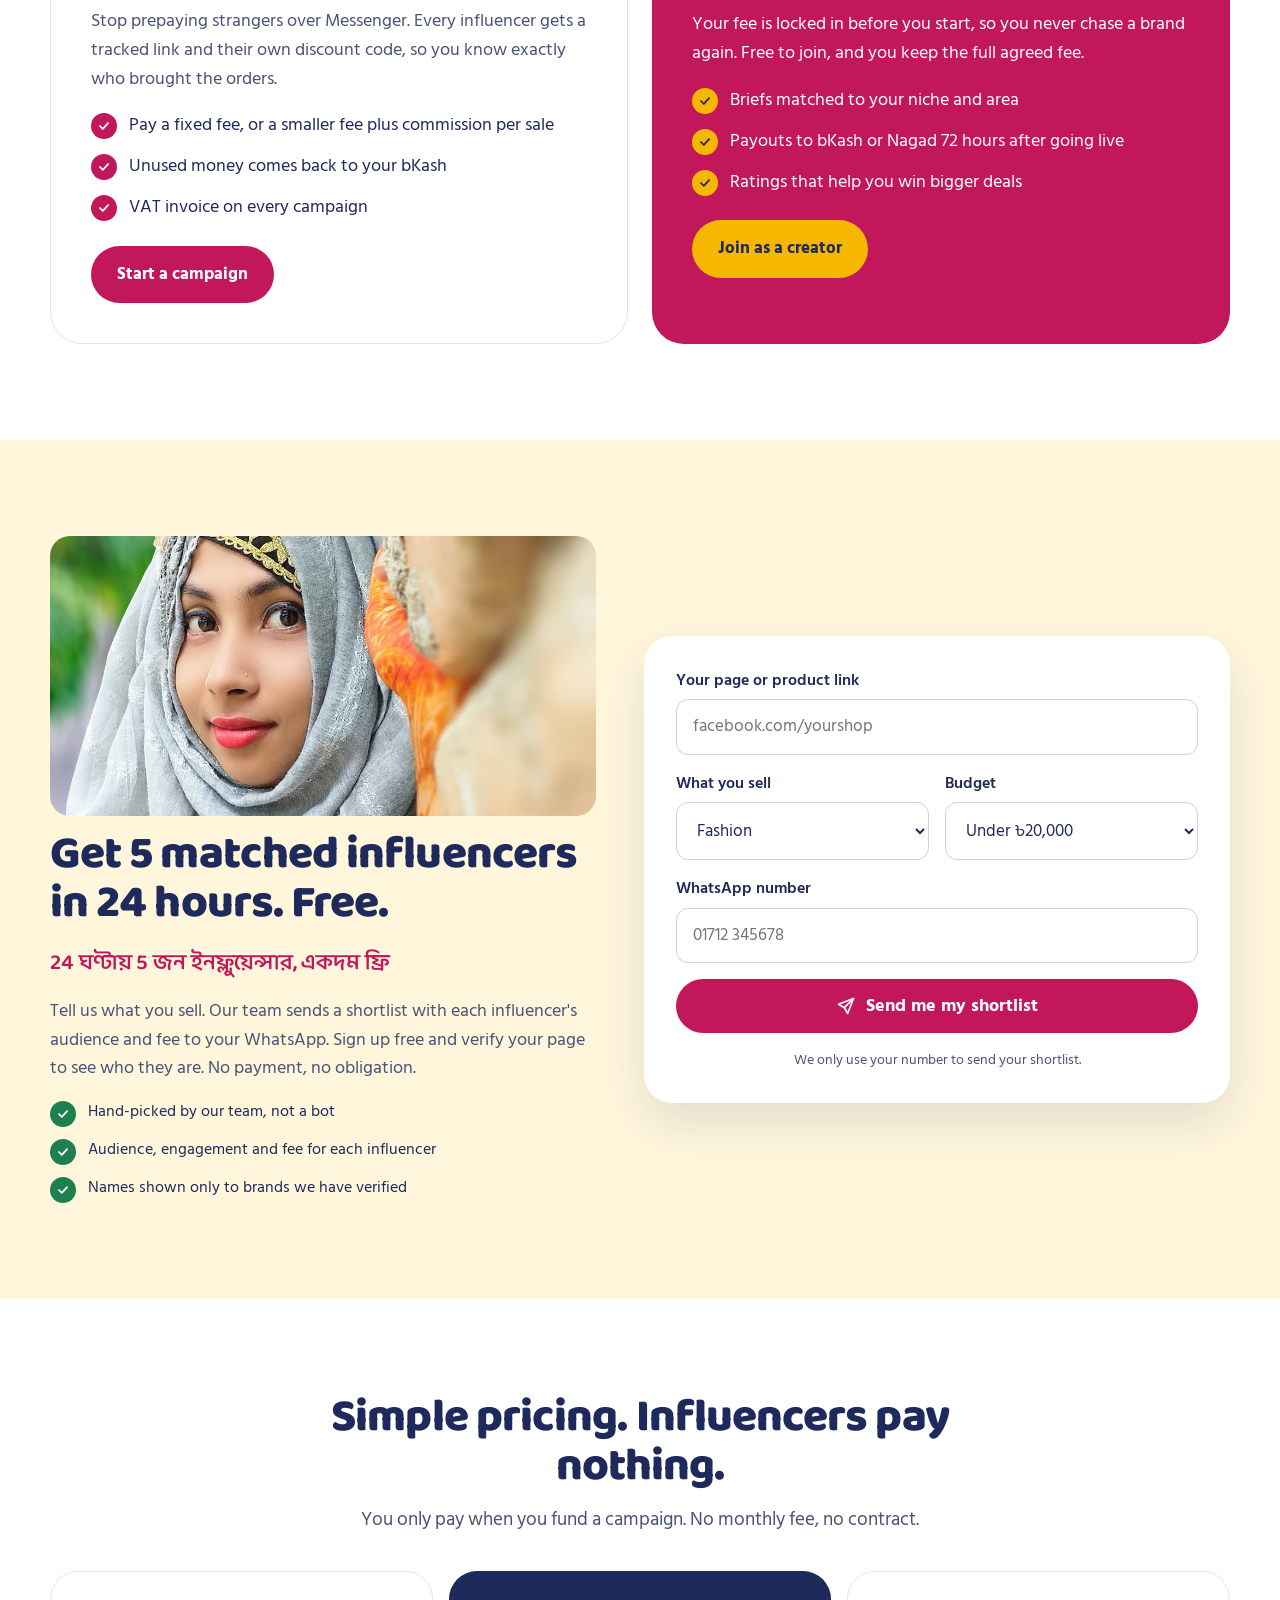
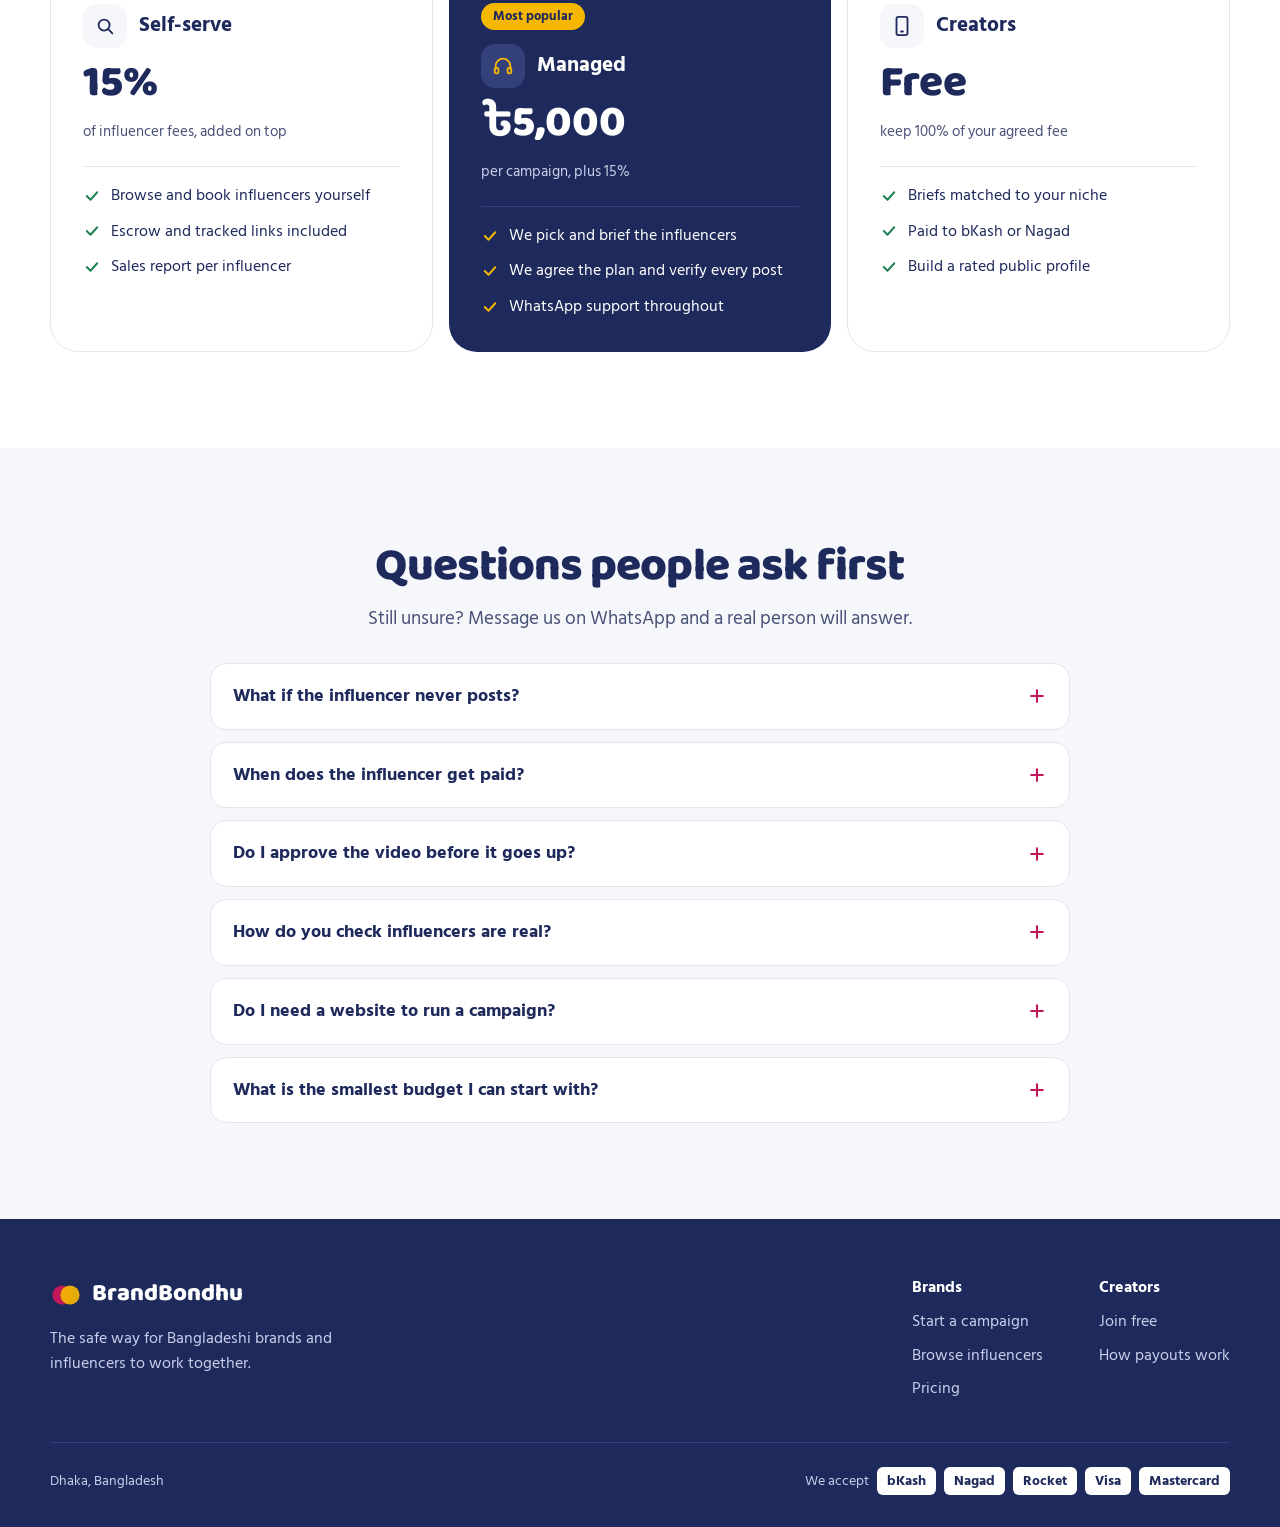
==== commit 4ba4e55d: "Hide influencer names until the brand is verified The shortlist went to sellers in chat with full na" ====
--- a/index.html
+++ b/index.html
@@ -341,10 +341,11 @@
 <img src="assets/creator-hijab-bd.jpg" alt="An influencer in a grey hijab smiling at the camera" style="width: 100%; height: 280px; object-fit: cover; object-position: center 30%; border-radius: 20px; display: block">
 <h2 id="sl-title" style="margin: 0; font-family: 'Baloo Da 2', 'Hind Siliguri', sans-serif; font-weight: 800; font-size: clamp(32px, 3.8vw, 46px); line-height: 1.06; letter-spacing: -0.02em">Get 5 matched influencers in 24 hours. Free.</h2>
 <p lang="bn" style="margin: 0; font-family: 'Baloo Da 2', 'Hind Siliguri', sans-serif; font-size: 22px; font-weight: 600; color: #C2185B">24 ঘণ্টায় 5 জন ইনফ্লুয়েন্সার, একদম ফ্রি</p>
-<p style="margin: 0; color: #4A5378">Tell us what you sell. Our team sends a shortlist with each influencer's audience and fee to your WhatsApp. No payment, no obligation.</p>
+<p style="margin: 0; color: #4A5378">Tell us what you sell. Our team sends a shortlist with each influencer's audience and fee to your WhatsApp. Sign up free and verify your page to see who they are. No payment, no obligation.</p>
 <ul style="margin: 0; padding: 0; list-style: none; display: flex; flex-direction: column; gap: 10px; font-size: 16px">
 <li style="display: flex; gap: 12px; align-items: flex-start"><span style="width: 26px; height: 26px; border-radius: 999px; background: #1E7F4F; display: flex; align-items: center; justify-content: center; flex: none; margin-top: 2px"><svg width="14" height="14" viewBox="0 0 24 24" fill="none" stroke="#FFFFFF" stroke-width="3" stroke-linecap="round" stroke-linejoin="round" aria-hidden="true" style="flex: none"><path d="M5 12l5 5 9-10"></path></svg></span><span>Hand-picked by our team, not a bot</span></li>
 <li style="display: flex; gap: 12px; align-items: flex-start"><span style="width: 26px; height: 26px; border-radius: 999px; background: #1E7F4F; display: flex; align-items: center; justify-content: center; flex: none; margin-top: 2px"><svg width="14" height="14" viewBox="0 0 24 24" fill="none" stroke="#FFFFFF" stroke-width="3" stroke-linecap="round" stroke-linejoin="round" aria-hidden="true" style="flex: none"><path d="M5 12l5 5 9-10"></path></svg></span><span>Audience, engagement and fee for each influencer</span></li>
+<li style="display: flex; gap: 12px; align-items: flex-start"><span style="width: 26px; height: 26px; border-radius: 999px; background: #1E7F4F; display: flex; align-items: center; justify-content: center; flex: none; margin-top: 2px"><svg width="14" height="14" viewBox="0 0 24 24" fill="none" stroke="#FFFFFF" stroke-width="3" stroke-linecap="round" stroke-linejoin="round" aria-hidden="true" style="flex: none"><path d="M5 12l5 5 9-10"></path></svg></span><span>Names shown only to brands we have verified</span></li>
 </ul>
 </div>
 <form id="bb-shortlist-form" data-wa="8801712345678" data-intro="Hi BrandBondhu, please send me 5 matched influencers." data-l-page="Page" data-l-cat="Sells" data-l-budget="Budget" data-l-wa="WhatsApp" class="bb-pad" style="flex: 1 1 420px; min-width: 0; background: #FFFFFF; border-radius: 28px; padding: 32px; box-sizing: border-box; display: flex; flex-direction: column; gap: 16px; box-shadow: 0 20px 50px rgba(31,42,92,0.12)">
